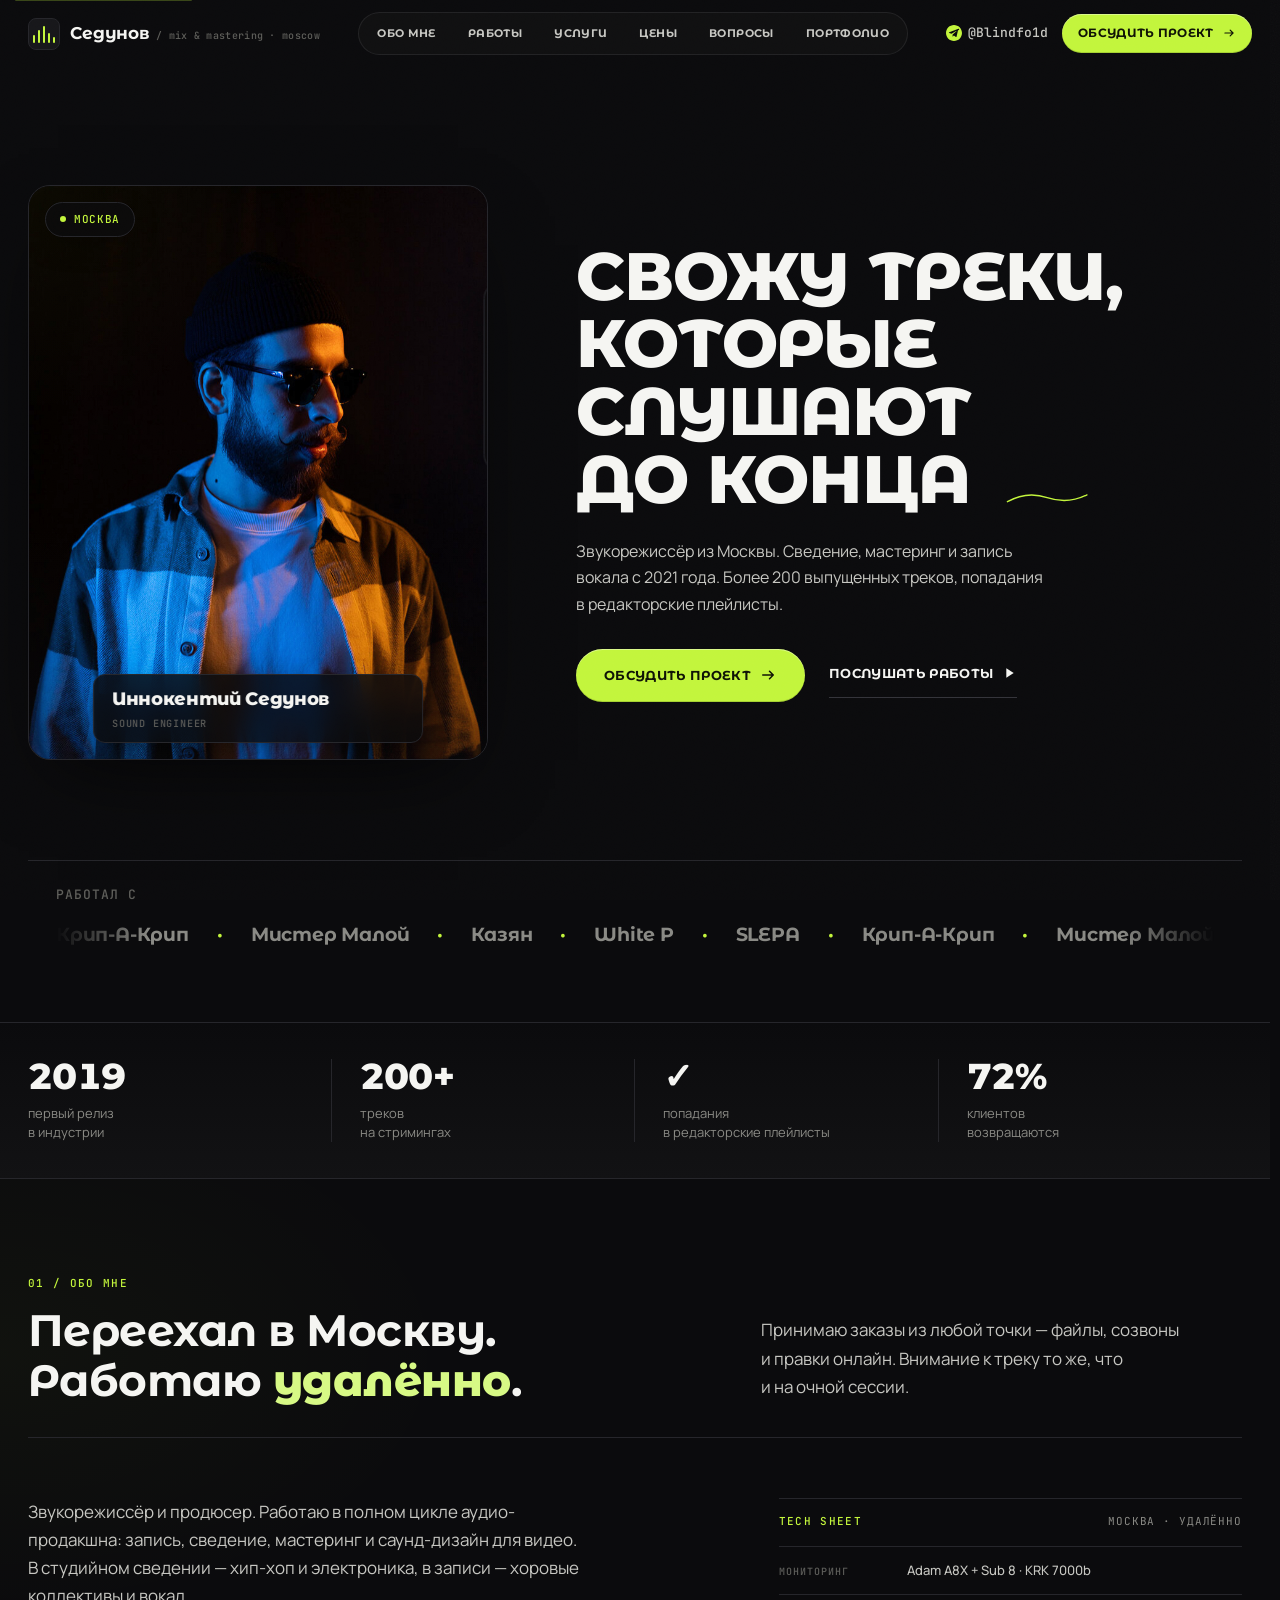
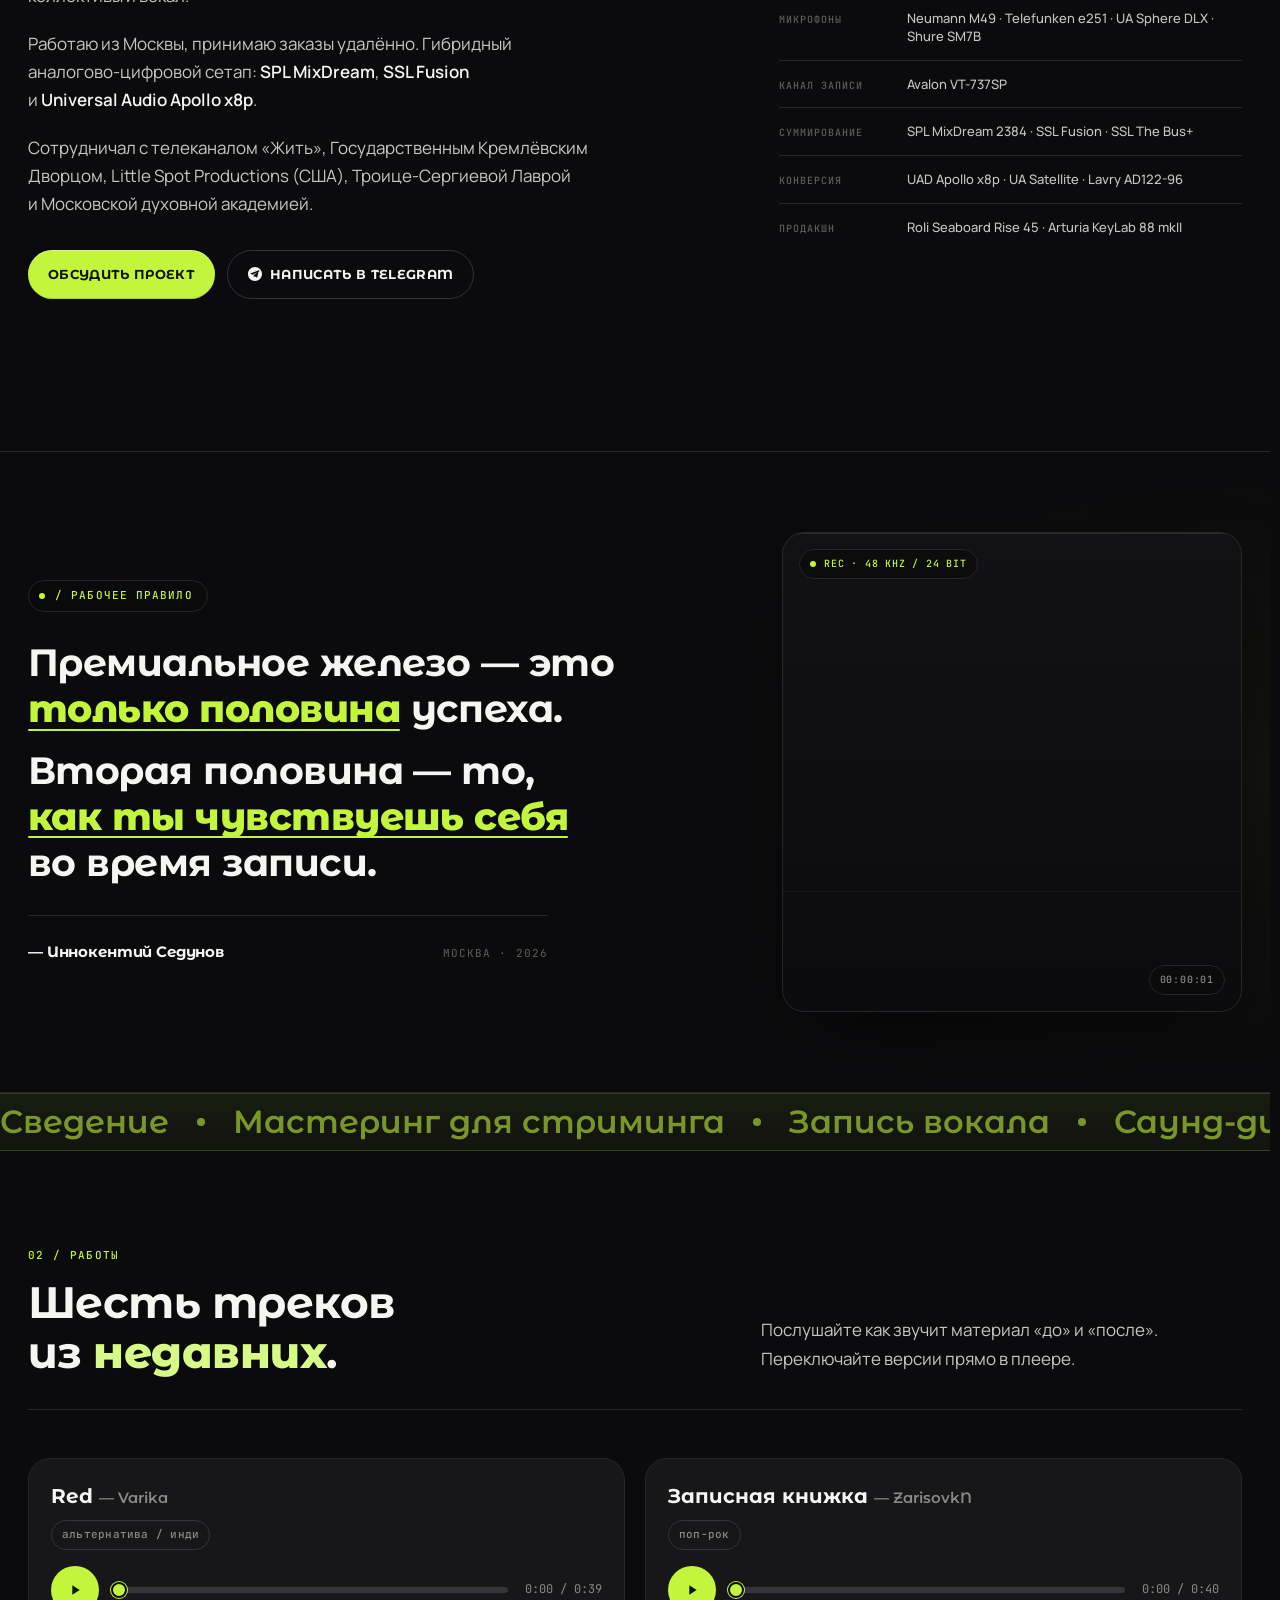
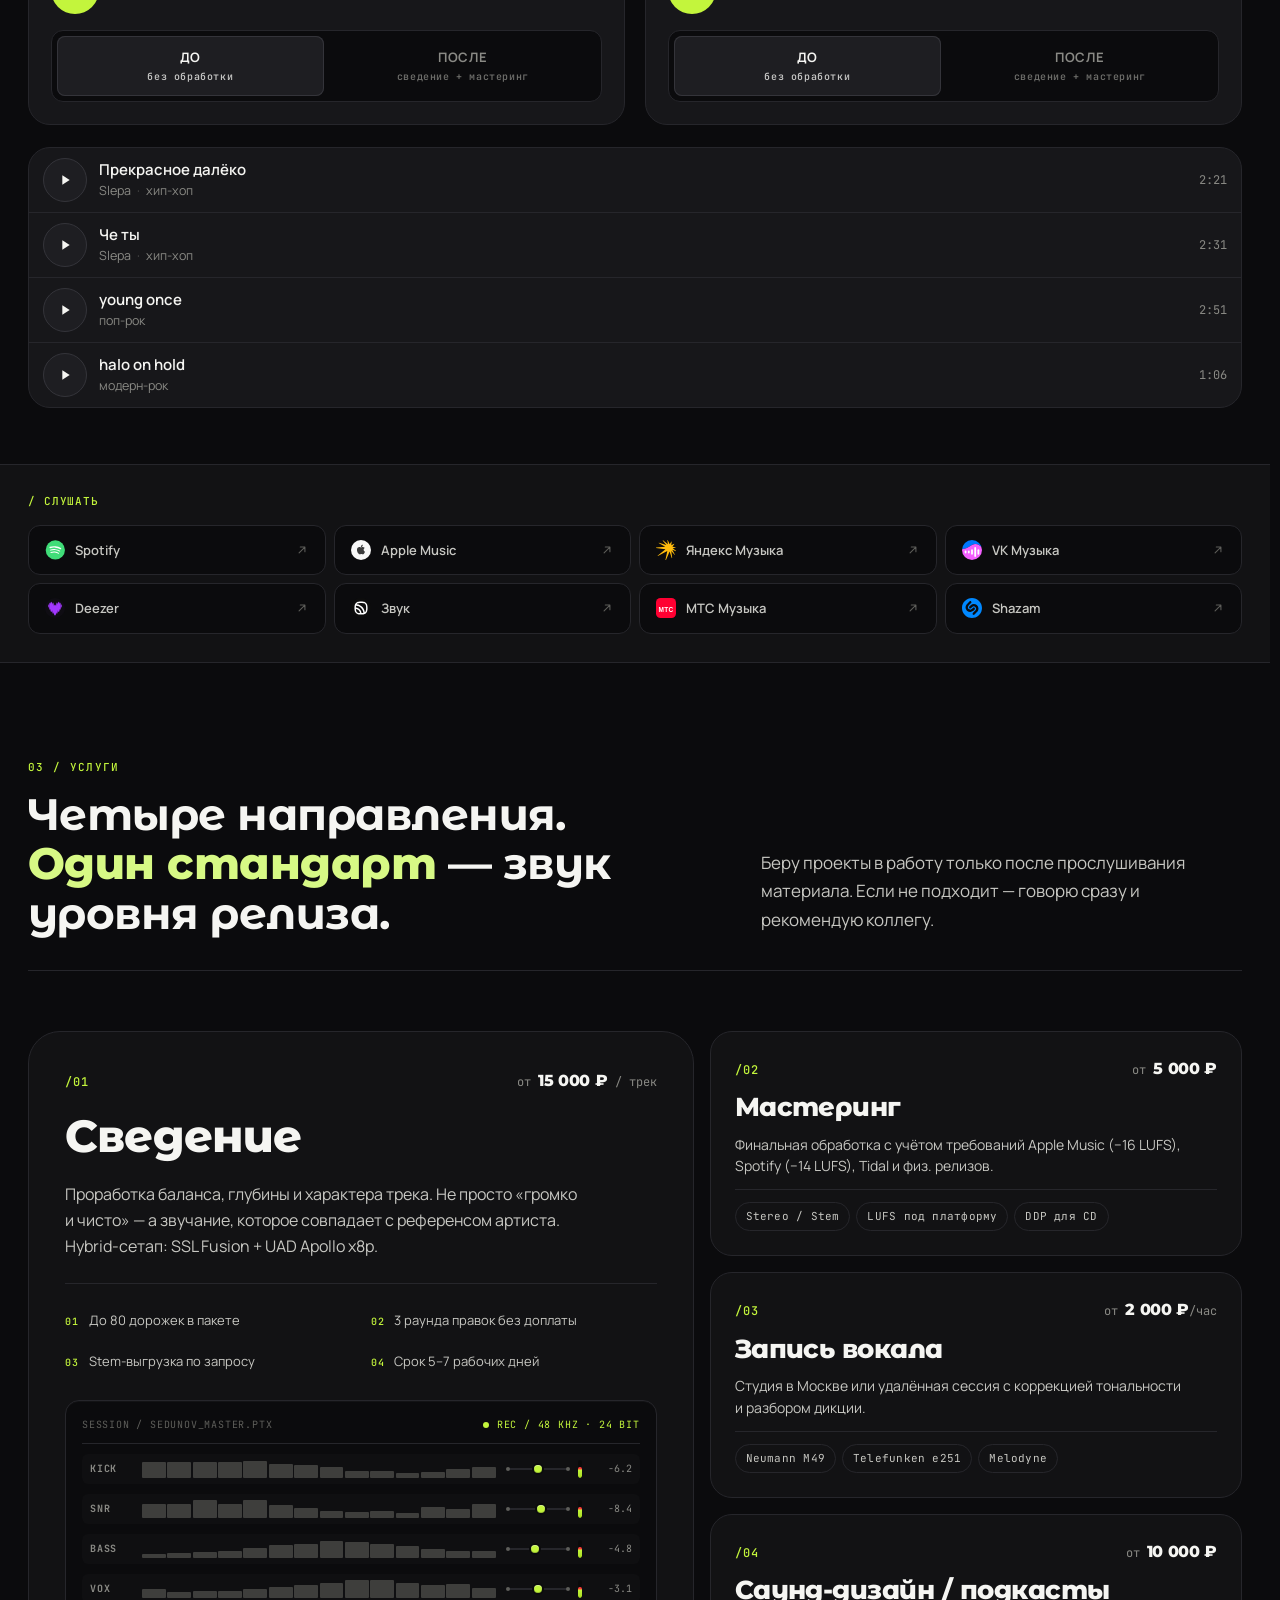
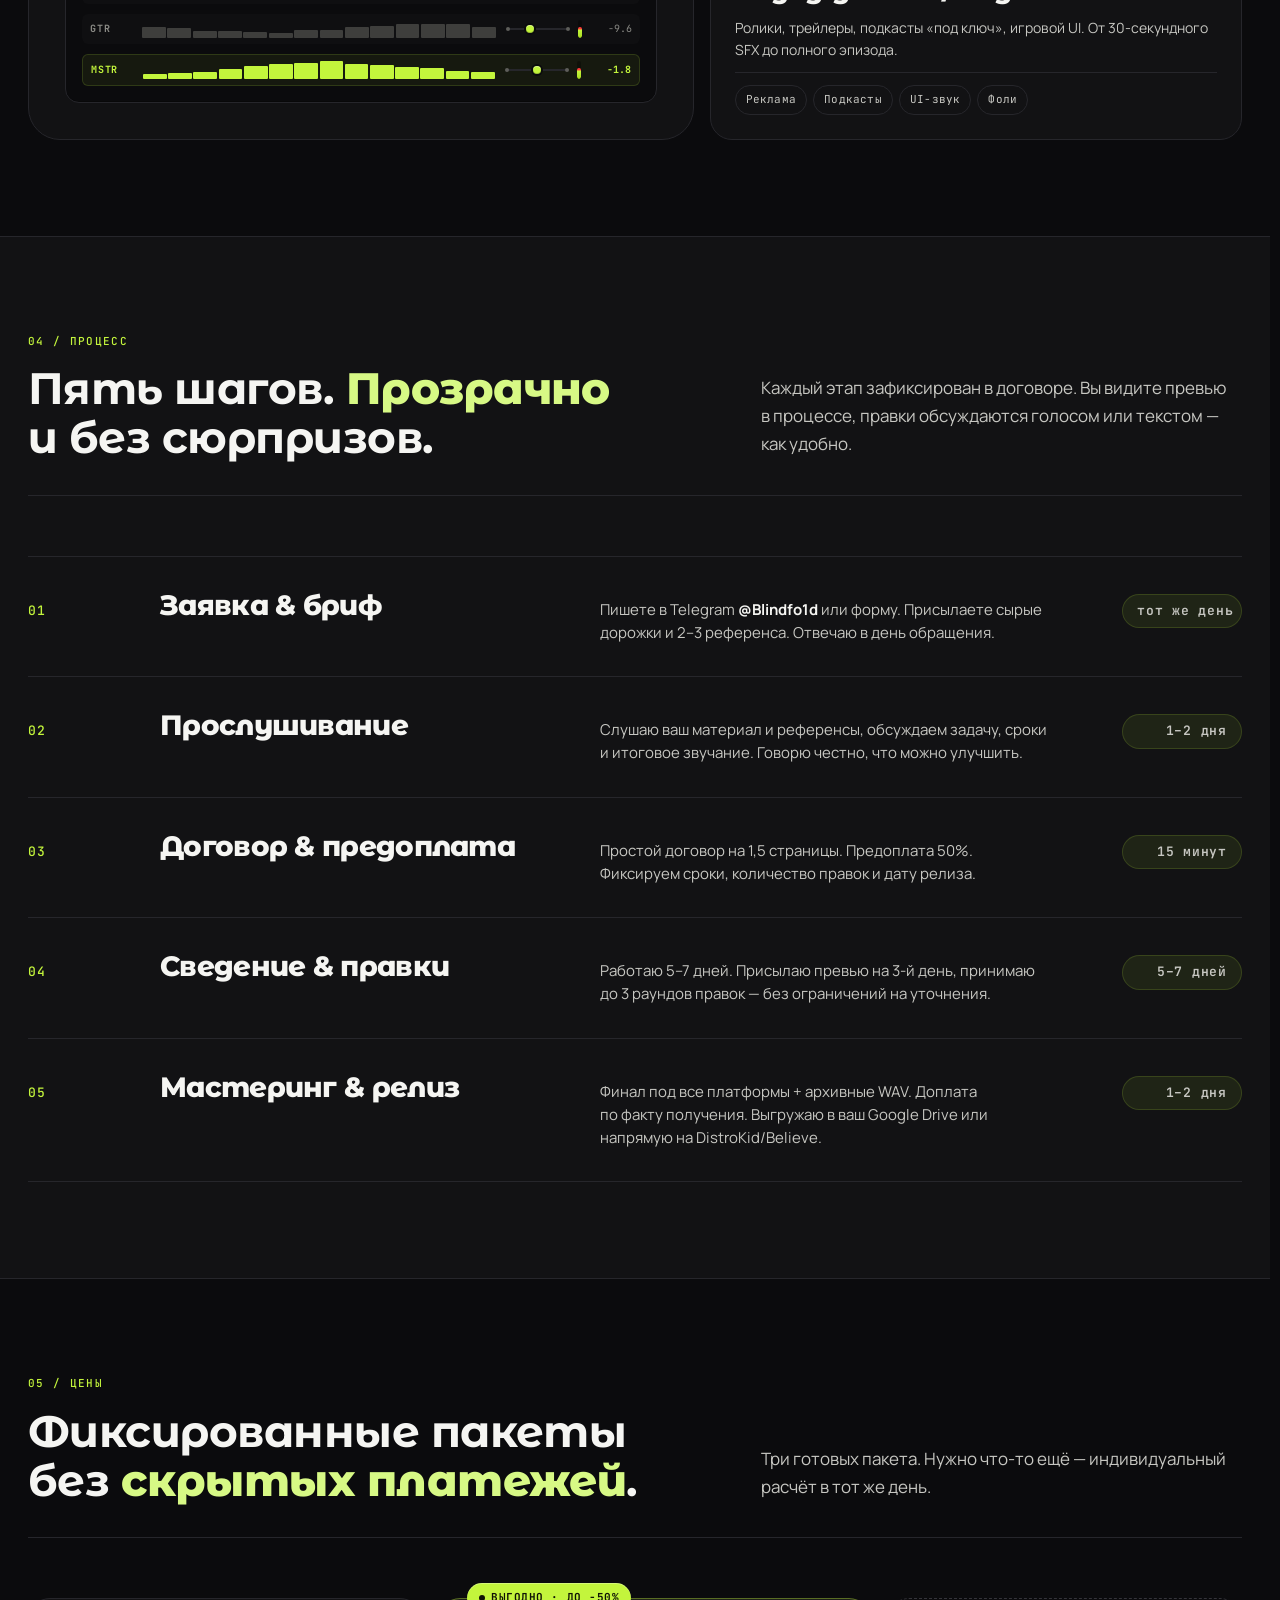
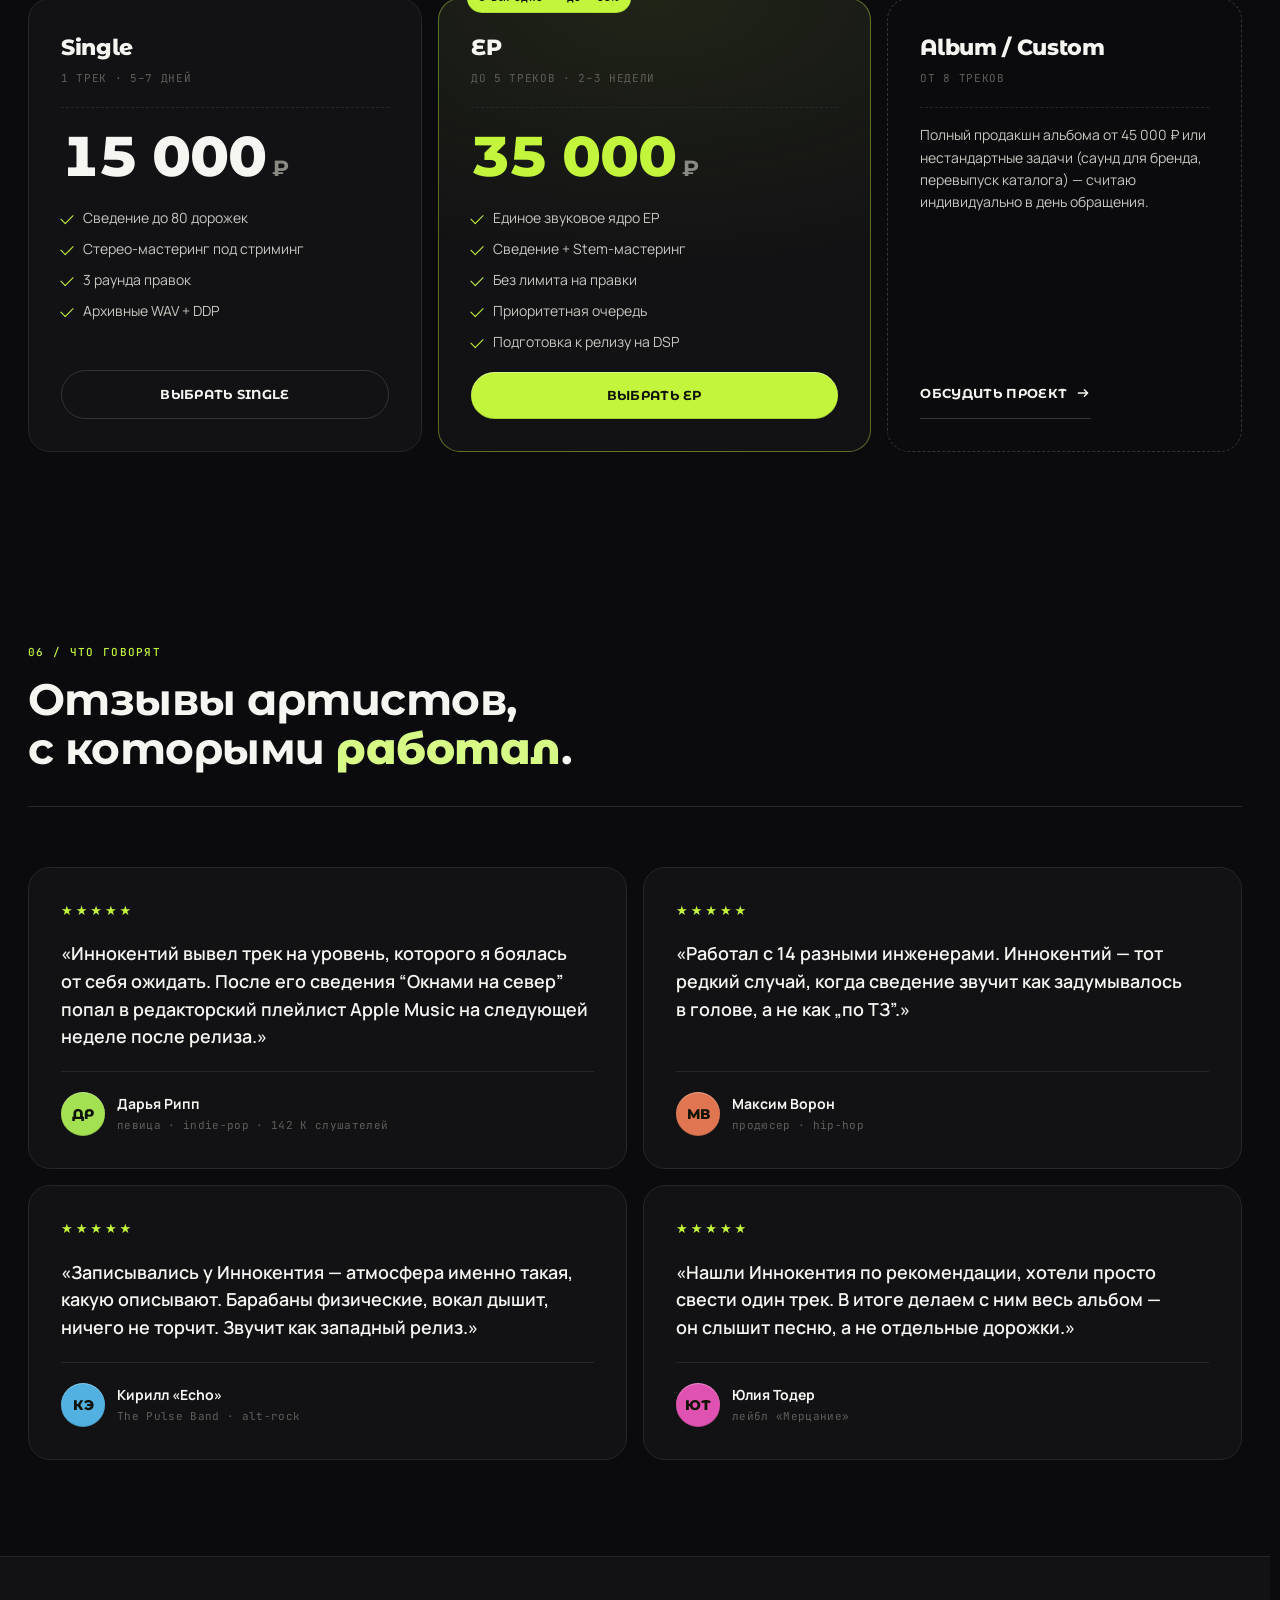
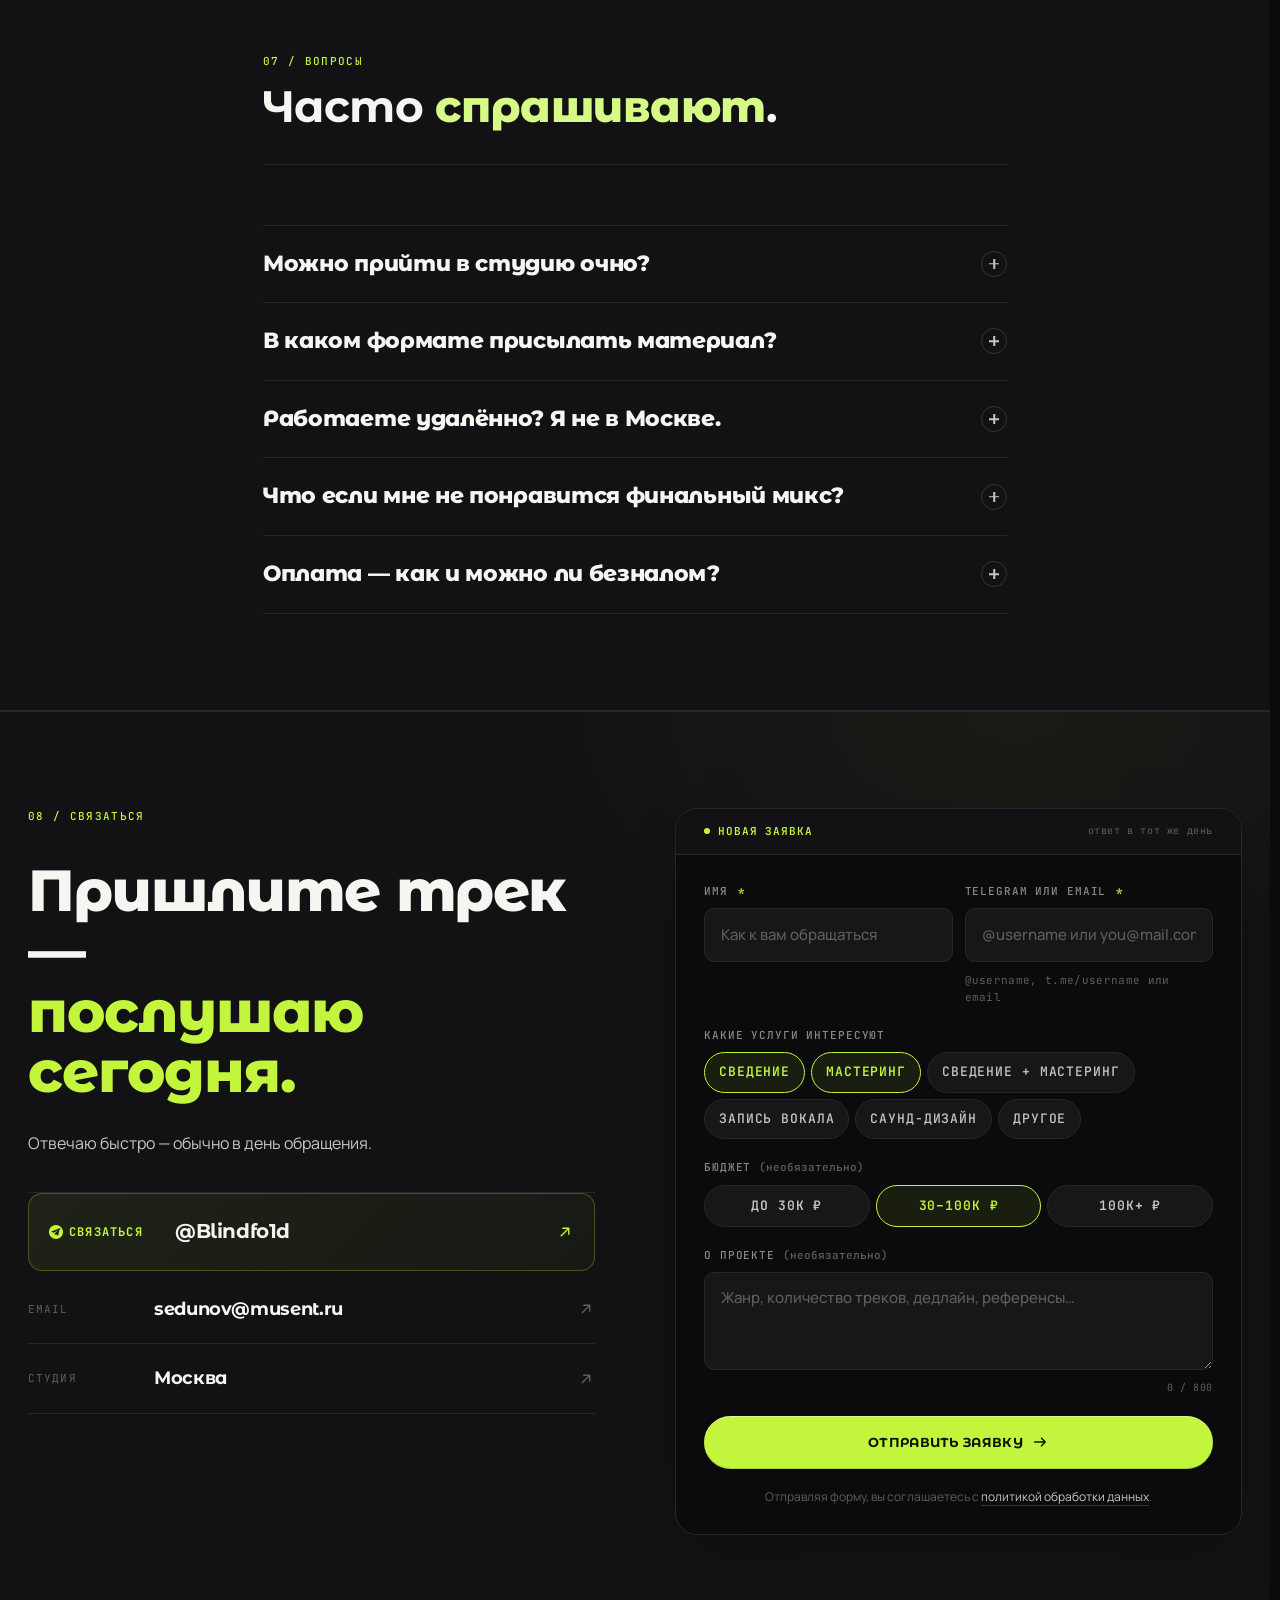
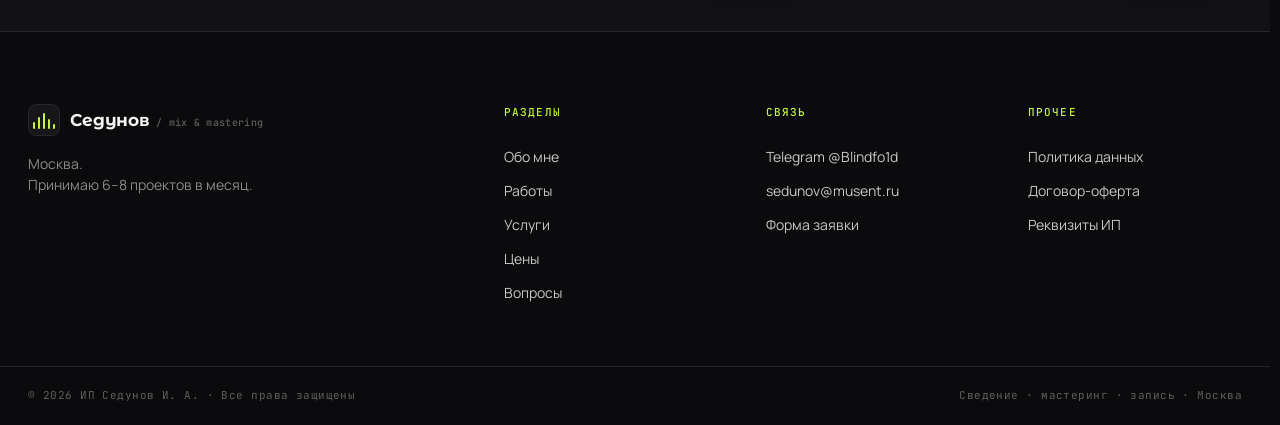
==== index.html @ 1f8f407c "Fix brand tagline (mix & mastering), mixer session name, EP badge Co-Authored-By: Claude Opus 4.8 <n" ====
<!DOCTYPE html>
<html lang="ru">

<head>
  <meta charset="UTF-8" />
  <meta name="viewport" content="width=device-width, initial-scale=1.0, viewport-fit=cover" />
  <meta name="theme-color" content="#0B0B0D" />
  <meta name="description"
    content="Иннокентий Седунов — звукорежиссёр из Москвы. Свожу и мастерю треки, которые попадают в редакторские плейлисты." />
  <title>Иннокентий Седунов · Москва — сведение и мастеринг</title>

  <meta property="og:type" content="website" />
  <meta property="og:title" content="Иннокентий Седунов · Москва" />
  <meta property="og:description"
    content="Звукорежиссёр из Москвы. Сведение, мастеринг и запись вокала." />
  <meta property="og:image" content="https://kennylocksj.github.io/assets/portrait.jpg" />
  <meta property="og:url" content="https://kennylocksj.github.io/" />
  <meta name="twitter:card" content="summary_large_image" />
  <link rel="icon"
    href="data:image/svg+xml,%3Csvg xmlns='http://www.w3.org/2000/svg' viewBox='0 0 32 32'%3E%3Crect width='32' height='32' rx='8' fill='%230B0B0D'/%3E%3Crect x='6' y='13' width='2.5' height='6' fill='%23C3F53C'/%3E%3Crect x='10' y='10' width='2.5' height='12' fill='%23C3F53C'/%3E%3Crect x='14' y='7' width='2.5' height='18' fill='%23C3F53C'/%3E%3Crect x='18' y='11' width='2.5' height='10' fill='%23C3F53C'/%3E%3Crect x='22' y='14' width='2.5' height='4' fill='%23C3F53C'/%3E%3C/svg%3E" />
  <link rel="preload" as="image" href="assets/portrait.jpg" />
  <link rel="preconnect" href="https://fonts.googleapis.com" />
  <link rel="preconnect" href="https://fonts.gstatic.com" crossorigin />
  <link
    href="https://fonts.googleapis.com/css2?family=Manrope:wght@400;500;600;700;800&family=Montserrat:wght@400;500;600;700;800;900&display=swap"
    rel="stylesheet" />
  <link href="https://fonts.googleapis.com/css2?family=JetBrains+Mono:wght@400;500;600&display=swap" rel="stylesheet" />
  <link rel="stylesheet" href="styles.css" />
  <link rel="stylesheet" href="players.css" />
</head>

<body>

  <!-- Skip-link: a11y — клавиатурная навигация сразу к контенту -->
  <a class="skip-link" href="#top">Перейти к содержимому</a>

  <!-- Grain overlay — рукотворная фактура поверх всего (fixed, без repaint) -->
  <div class="grain" aria-hidden="true"></div>

  <!-- Scroll progress — тонкая lime-полоска под шапкой, --progress из main.js -->
  <div class="scroll-progress" id="scroll-progress" aria-hidden="true"></div>

  <!-- ═══ NAV ═══ -->
  <header class="nav" id="nav">
    <div class="nav-wrap">
      <a href="#top" class="brand" aria-label="На главную">
        <span class="brand-mark" aria-hidden="true">
          <span></span><span></span><span></span><span></span><span></span>
        </span>
        <span class="brand-text">
          <span>Седунов</span>
          <small>/ mix &amp; mastering · moscow</small>
        </span>
      </a>

      <nav class="nav-links" id="nav-links">
        <a href="#about">Обо&nbsp;мне</a>
        <a href="#work">Работы</a>
        <a href="#services">Услуги</a>
        <a href="#pricing">Цены</a>
        <a href="#faq">Вопросы</a>
        <a href="/portfolio" class="nav-portfolio">Портфолио</a>

        <!--
          Mobile-only блок внутри бургер-меню: Telegram-строка и CTA.
          Скрыт на десктопе, показывается только при .nav-links.open на ≤720px.
        -->
        <div class="nav-mobile-extras" aria-hidden="true">
          <a href="https://t.me/Blindfo1d" target="_blank" rel="noopener" class="nav-mobile-link nav-mobile-tg">
            <svg class="nav-mobile-link-ico" width="16" height="16" viewBox="0 0 24 24" fill="currentColor"
              aria-hidden="true">
              <path
                d="M12 0C5.37 0 0 5.37 0 12s5.37 12 12 12 12-5.37 12-12S18.63 0 12 0zm5.9 8.11l-1.97 9.28c-.15.66-.54.82-1.09.51l-3.02-2.23-1.46 1.4c-.16.16-.3.3-.61.3l.22-3.08 5.62-5.08c.24-.22-.05-.34-.38-.12L8.3 13.15 4.8 12.05c-.76-.24-.77-.76.16-1.13l13.7-5.29c.63-.24 1.18.14.98 1.48z" />
            </svg>
            <span>@Blindfo1d</span>
            <svg class="nav-mobile-link-arrow" width="14" height="14" viewBox="0 0 24 24" fill="none"
              aria-hidden="true">
              <path d="M7 17L17 7M9 7h8v8" stroke="currentColor" stroke-width="2" stroke-linecap="round"
                stroke-linejoin="round" />
            </svg>
          </a>
          <a href="#contact" class="nav-mobile-link nav-mobile-cta">
            <span class="nav-mobile-cta-dot" aria-hidden="true"></span>
            <span>Обсудить&nbsp;проект</span>
            <svg class="nav-mobile-link-arrow" width="14" height="14" viewBox="0 0 24 24" fill="none"
              aria-hidden="true">
              <path d="M7 17L17 7M9 7h8v8" stroke="currentColor" stroke-width="2" stroke-linecap="round"
                stroke-linejoin="round" />
            </svg>
          </a>
        </div>
      </nav>

      <div class="nav-right">
        <a href="https://t.me/Blindfo1d" target="_blank" rel="noopener" class="nav-tg" aria-label="Telegram">
          <svg width="16" height="16" viewBox="0 0 24 24" fill="currentColor" aria-hidden="true">
            <path
              d="M12 0C5.37 0 0 5.37 0 12s5.37 12 12 12 12-5.37 12-12S18.63 0 12 0zm5.9 8.11l-1.97 9.28c-.15.66-.54.82-1.09.51l-3.02-2.23-1.46 1.4c-.16.16-.3.3-.61.3l.22-3.08 5.62-5.08c.24-.22-.05-.34-.38-.12L8.3 13.15 4.8 12.05c-.76-.24-.77-.76.16-1.13l13.7-5.29c.63-.24 1.18.14.98 1.48z" />
          </svg>
          <span>@Blindfo1d</span>
        </a>
        <a href="#contact" class="btn btn-primary btn-sm">
          Обсудить проект
          <svg width="14" height="14" viewBox="0 0 24 24" fill="none" aria-hidden="true">
            <path d="M5 12h14m-5-5l5 5-5 5" stroke="currentColor" stroke-width="2" stroke-linecap="round"
              stroke-linejoin="round" />
          </svg>
        </a>
      </div>

      <button class="burger" id="burger" aria-label="Меню" aria-expanded="false" aria-controls="nav-links">
        <span></span><span></span>
      </button>
    </div>
    <!-- Backdrop под открытым мобильным меню. Клик закрывает меню. -->
    <div class="nav-backdrop" id="nav-backdrop" aria-hidden="true"></div>
  </header>

  <!-- ═══ HERO ═══ -->
  <section id="top" class="hero">
    <div class="hero-wrap">

      <!-- Портрет слева -->
      <div class="hero-photo" data-reveal>
        <div class="photo-frame">
          <img src="assets/portrait.jpg" width="743" height="1000" fetchpriority="high" decoding="async"
            alt="Иннокентий Седунов — звукорежиссёр из Москвы" />
          <span class="ptag ptag-top">
            <span class="breathe" aria-hidden="true"></span>
            Москва
          </span>
          <span class="ptag ptag-bot">
            <em>Иннокентий Седунов</em>
            <small>sound&nbsp;engineer</small>
          </span>
          <span class="ptag ptag-side">
            <span>с 2021 · 200+ релизов</span>
          </span>
        </div>
      </div>

      <!-- Текст справа -->
      <div class="hero-text">

        <h1 class="hero-h1">
          Свожу треки, которые <br class="br-desk" />
          <em>слушают до&nbsp;конца</em>
          <span class="hero-h1-tail">
            <svg viewBox="0 0 120 28" aria-hidden="true">
              <path d="M2 20 Q30 4 60 14 T118 10" stroke="currentColor" stroke-width="2" fill="none"
                stroke-linecap="round" />
            </svg>
          </span>
        </h1>

        <p class="hero-lede">
          Звукорежиссёр из&nbsp;Москвы. Сведение, мастеринг
          и&nbsp;запись вокала с&nbsp;2021&nbsp;года. Более&nbsp;200 выпущенных треков, попадания
          в&nbsp;редакторские плейлисты.
        </p>

        <div class="hero-cta">
          <a href="#contact" class="btn btn-primary btn-lg">
            <span>Обсудить проект</span>
            <svg width="18" height="18" viewBox="0 0 24 24" fill="none" aria-hidden="true">
              <path d="M5 12h14m-5-5l5 5-5 5" stroke="currentColor" stroke-width="2" stroke-linecap="round"
                stroke-linejoin="round" />
            </svg>
          </a>
          <a href="#work" class="btn-text">
            Послушать работы
            <svg width="16" height="16" viewBox="0 0 24 24" aria-hidden="true">
              <path fill="currentColor" d="M8 5v14l11-7z" />
            </svg>
          </a>
        </div>
      </div>

    </div>

    <div class="hero-clients">
      <div class="clients-label">Работал с</div>
      <div class="clients-tape" aria-hidden="true">
        <div class="tape-track">
          <span>Крип-А-Крип</span><i>·</i>
          <span>Мистер Малой</span><i>·</i>
          <span>Казян</span><i>·</i>
          <span>White P</span><i>·</i>
          <span>SLEPA</span><i>·</i>
          <span>Крип-А-Крип</span><i>·</i>
          <span>Мистер Малой</span><i>·</i>
          <span>Казян</span><i>·</i>
          <span>White P</span><i>·</i>
          <span>SLEPA</span><i>·</i>
          <span>Крип-А-Крип</span><i>·</i>
          <span>Мистер Малой</span><i>·</i>
          <span>Казян</span><i>·</i>
          <span>White P</span><i>·</i>
        </div>
      </div>
    </div>
  </section>

  <!-- ═══ STRIP · обновлённая статистика (4 метрики, симметричные) ═══ -->
  <section class="strip">
    <div class="strip-wrap">
      <div class="strip-item">
        <div class="strip-num">2019</div>
        <div class="strip-label">первый релиз<br />в&nbsp;индустрии</div>
      </div>
      <div class="strip-item">
        <div class="strip-num">200+</div>
        <div class="strip-label">треков<br />на&nbsp;стримингах</div>
      </div>
      <div class="strip-item">
        <div class="strip-num">✓</div>
        <div class="strip-label">попадания<br />в&nbsp;редакторские&nbsp;плейлисты</div>
      </div>
      <div class="strip-item">
        <div class="strip-num">72%</div>
        <div class="strip-label">клиентов<br />возвращаются</div>
      </div>
    </div>
  </section>

  <!-- ═══ ABOUT · чистый, без фото студии ═══ -->
  <section id="about" class="section section-about">
    <div class="wrap">
      <header class="head" data-reveal>
        <div class="head-meta">
          <span class="head-no">01 / обо мне</span>
          <h2>Переехал в&nbsp;Москву.<br />Работаю <em>удалённо</em>.</h2>
        </div>
        <p class="head-lede">Принимаю заказы из&nbsp;любой точки&nbsp;— файлы, созвоны и&nbsp;правки онлайн. Внимание
          к&nbsp;треку то&nbsp;же, что и&nbsp;на&nbsp;очной сессии.</p>
      </header>

      <div class="about-grid">
        <div class="about-col" data-reveal>
          <p class="about-p">Звукорежиссёр и&nbsp;продюсер. Работаю в&nbsp;полном цикле аудио-продакшна: запись,
            сведение, мастеринг и&nbsp;саунд-дизайн для&nbsp;видео. В&nbsp;студийном сведении&nbsp;— хип-хоп
            и&nbsp;электроника, в&nbsp;записи&nbsp;— хоровые коллективы и&nbsp;вокал.</p>
          <p class="about-p">Работаю из&nbsp;Москвы, принимаю заказы удалённо. Гибридный аналогово-цифровой сетап: <b>SPL&nbsp;MixDream</b>,
            <b>SSL&nbsp;Fusion</b> и&nbsp;<b>Universal&nbsp;Audio&nbsp;Apollo&nbsp;x8p</b>.</p>
          <p class="about-p">Сотрудничал с&nbsp;телеканалом «Жить», Государственным Кремлёвским Дворцом,
            Little&nbsp;Spot&nbsp;Productions&nbsp;(США), Троице-Сергиевой Лаврой и&nbsp;Московской духовной академией.</p>

          <div class="about-cta">
            <a href="#contact" class="btn btn-primary">Обсудить проект</a>
            <a href="https://t.me/Blindfo1d" target="_blank" rel="noopener" class="btn btn-outline">
              <svg width="14" height="14" viewBox="0 0 24 24" fill="currentColor" aria-hidden="true">
                <path
                  d="M12 0C5.37 0 0 5.37 0 12s5.37 12 12 12 12-5.37 12-12S18.63 0 12 0zm5.9 8.11l-1.97 9.28c-.15.66-.54.82-1.09.51l-3.02-2.23-1.46 1.4c-.16.16-.3.3-.61.3l.22-3.08 5.62-5.08c.24-.22-.05-.34-.38-.12L8.3 13.15 4.8 12.05c-.76-.24-.77-.76.16-1.13l13.7-5.29c.63-.24 1.18.14.98 1.48z" />
              </svg>
              Написать в&nbsp;Telegram
            </a>
          </div>
        </div>

        <div class="about-col" data-reveal>
          <div class="studio-meta">
            <div class="meta-head">
              <span class="head-no">tech&nbsp;sheet</span>
              <span>Москва · удалённо</span>
            </div>
            <div class="meta-row">
              <span class="meta-k">Мониторинг</span>
              <span class="meta-v">Adam A8X + Sub 8 · KRK 7000b</span>
            </div>
            <div class="meta-row">
              <span class="meta-k">Микрофоны</span>
              <span class="meta-v">Neumann M49 · Telefunken e251 · UA Sphere DLX · Shure SM7B</span>
            </div>
            <div class="meta-row">
              <span class="meta-k">Канал записи</span>
              <span class="meta-v">Avalon VT-737SP</span>
            </div>
            <div class="meta-row">
              <span class="meta-k">Суммирование</span>
              <span class="meta-v">SPL MixDream 2384 · SSL Fusion · SSL The&nbsp;Bus+</span>
            </div>
            <div class="meta-row">
              <span class="meta-k">Конверсия</span>
              <span class="meta-v">UAD Apollo x8p · UA Satellite · Lavry AD122-96</span>
            </div>
            <div class="meta-row">
              <span class="meta-k">Продакшн</span>
              <span class="meta-v">Roli Seaboard Rise 45 · Arturia KeyLab 88 mkII</span>
            </div>
          </div>
        </div>
      </div>
    </div>
  </section>

  <!--
  ═══ MANIFESTO · компактный 2-колоночный блок ═══
  Слева: подпись + цитата (короче) + автор.
  Справа: живой waveform-визуал на canvas (как "видео" из кода),
  вертикальный, не «плывёт» за текстом.
-->
  <section id="manifesto" class="manifesto" data-reveal>
    <div class="manifesto-inner">

      <!-- ЛЕВАЯ КОЛОНКА: текст -->
      <div class="manifesto-text">
        <div class="manifesto-eyebrow">
          <span class="breathe" aria-hidden="true"></span>
          <span>/ рабочее правило</span>
        </div>

        <!--
        Оригинальный манифест. Каждое слово — <span> с CSS переменной --i
        (индекс), которая даёт последовательное появление. Ключевые фразы
        помечены data-hl — подсвечиваются lime и подчёркиваются.
        <br data-br> — маркер переноса строки между двумя половинами цитаты.
      -->
        <blockquote class="manifesto-quote" id="manifesto-quote">
          <p>
            <span>Премиальное</span>
            <span>железо —</span>
            <span>это</span>
            <span data-hl>только&nbsp;половина</span>
            <span>успеха.</span>
            <br data-br />
            <span>Вторая</span>
            <span>половина —</span>
            <span>то,</span>
            <span data-hl>как ты чувствуешь себя</span>
            <span>во&nbsp;время</span>
            <span>записи.</span>
          </p>
        </blockquote>

        <div class="manifesto-foot">
          <div class="manifesto-sign">— Иннокентий Седунов</div>
          <div class="manifesto-tag">Москва · 2026</div>
        </div>
      </div>

      <!-- ПРАВАЯ КОЛОНКА: canvas waveform (живое "видео" из кода) -->
      <div class="manifesto-visual" aria-hidden="true">
        <div class="mvis-frame">
          <canvas id="manifesto-waves" class="manifesto-waves"></canvas>
          <!-- Overlay-метки как в студийной DAW -->
          <div class="mvis-label mvis-label-tl">
            <span class="breathe"></span>
            <span>REC · 48 kHz / 24 bit</span>
          </div>
          <div class="mvis-label mvis-label-br">
            <span id="mvis-time">00:03:14</span>
          </div>
          <div class="mvis-gridline"></div>
          <div class="mvis-gridline"></div>
          <div class="mvis-gridline"></div>
        </div>
      </div>

    </div>
  </section>

  <!-- ═══ SCROLLER · kinetic marquee ═══ -->
  <div class="scroller" aria-hidden="true">
    <div class="scroller-track">
      <span>Сведение</span><i class="scroller-dot"></i>
      <span>Мастеринг для&nbsp;стриминга</span><i class="scroller-dot"></i>
      <span>Запись вокала</span><i class="scroller-dot"></i>
      <span>Саунд-дизайн</span><i class="scroller-dot"></i>
      <span>Подкасты</span><i class="scroller-dot"></i>
      <span>Сведение</span><i class="scroller-dot"></i>
      <span>Мастеринг для&nbsp;стриминга</span><i class="scroller-dot"></i>
      <span>Запись вокала</span><i class="scroller-dot"></i>
      <span>Саунд-дизайн</span><i class="scroller-dot"></i>
      <span>Подкасты</span><i class="scroller-dot"></i>
    </div>
  </div>

  <!-- ═══ WORK ═══ -->
  <section id="work" class="section section-work" aria-label="Портфолио работ">
    <div class="wrap">
      <header class="head" data-reveal>
        <div class="head-meta">
          <span class="head-no">02 / работы</span>
          <h2>Шесть треков<br />из <em>недавних</em>.</h2>
        </div>
        <p class="head-lede">Послушайте как звучит материал «до» и «после». Переключайте версии прямо в плеере.</p>
      </header>
    </div>

    <div class="wrap">
      <div class="home-works" data-reveal>
        <div class="ab-grid" id="home-ab"></div>
        <div class="player player-list" id="home-list" aria-label="Плеер: недавние работы">
          <ol class="tracklist" id="home-tracks"></ol>
        </div>
      </div>
    </div>
  </section>

  <div class="listen">
    <div class="wrap">
      <div class="listen-head">
        <div class="listen-meta">
          <span class="listen-label">/ слушать</span>
        </div>
      </div>

      <div class="listen-grid" aria-label="Стриминговые площадки">
        <a class="listen-card" href="https://open.spotify.com/artist/3RilyNhvW0SGsc8zUoy0r9" target="_blank" rel="noopener"
          style="--brand:#1DB954">
          <img class="listen-ico" src="assets/platforms/spotify.svg" width="20" height="20" alt="" loading="lazy" />
          <span class="listen-name">Spotify</span>
          <svg class="listen-arrow" width="14" height="14" viewBox="0 0 24 24" fill="none" aria-hidden="true">
            <path d="M7 17L17 7M9 7h8v8" stroke="currentColor" stroke-width="1.8" stroke-linecap="round"
              stroke-linejoin="round" />
          </svg>
        </a>
        <a class="listen-card" href="https://music.apple.com/ru/artist/blindfo1d/1685652894" target="_blank" rel="noopener"
          style="--brand:#FA586A">
          <img class="listen-ico" src="assets/platforms/apple-music.svg" width="20" height="20" alt=""
            loading="lazy" />
          <span class="listen-name">Apple Music</span>
          <svg class="listen-arrow" width="14" height="14" viewBox="0 0 24 24" fill="none" aria-hidden="true">
            <path d="M7 17L17 7M9 7h8v8" stroke="currentColor" stroke-width="1.8" stroke-linecap="round"
              stroke-linejoin="round" />
          </svg>
        </a>
        <a class="listen-card" href="https://music.yandex.ru/artist/19194427" target="_blank" rel="noopener"
          style="--brand:#FFCC00">
          <img class="listen-ico" src="assets/platforms/yandex-music.svg" width="20" height="20" alt=""
            loading="lazy" />
          <span class="listen-name">Яндекс Музыка</span>
          <svg class="listen-arrow" width="14" height="14" viewBox="0 0 24 24" fill="none" aria-hidden="true">
            <path d="M7 17L17 7M9 7h8v8" stroke="currentColor" stroke-width="1.8" stroke-linecap="round"
              stroke-linejoin="round" />
          </svg>
        </a>
        <a class="listen-card" href="https://vk.ru/artist/6191187971404942349" target="_blank" rel="noopener" style="--brand:#0077FF">
          <img class="listen-ico" src="assets/platforms/vk-music.svg" width="20" height="20" alt="" loading="lazy" />
          <span class="listen-name">VK Музыка</span>
          <svg class="listen-arrow" width="14" height="14" viewBox="0 0 24 24" fill="none" aria-hidden="true">
            <path d="M7 17L17 7M9 7h8v8" stroke="currentColor" stroke-width="1.8" stroke-linecap="round"
              stroke-linejoin="round" />
          </svg>
        </a>
        <a class="listen-card" href="https://www.deezer.com/fr/artist/212033257" target="_blank" rel="noopener" style="--brand:#A238FF">
          <img class="listen-ico" src="assets/platforms/deezer.svg" width="20" height="20" alt="" loading="lazy" />
          <span class="listen-name">Deezer</span>
          <svg class="listen-arrow" width="14" height="14" viewBox="0 0 24 24" fill="none" aria-hidden="true">
            <path d="M7 17L17 7M9 7h8v8" stroke="currentColor" stroke-width="1.8" stroke-linecap="round"
              stroke-linejoin="round" />
          </svg>
        </a>
        <a class="listen-card" href="https://zvuk.com/artist/212485348?utm_referrer=https%3a%2f%2fyandex.ru%2f" target="_blank" rel="noopener" style="--brand:#F5F5F2">
          <img class="listen-ico" src="assets/platforms/zvuk.svg" width="20" height="20" alt="" loading="lazy" />
          <span class="listen-name">Звук</span>
          <svg class="listen-arrow" width="14" height="14" viewBox="0 0 24 24" fill="none" aria-hidden="true">
            <path d="M7 17L17 7M9 7h8v8" stroke="currentColor" stroke-width="1.8" stroke-linecap="round"
              stroke-linejoin="round" />
          </svg>
        </a>
        <a class="listen-card" href="https://music.mts.ru/artist/19194427" target="_blank" rel="noopener" style="--brand:#FF0032">
          <img class="listen-ico" src="assets/platforms/mts.svg" width="20" height="20" alt="" loading="lazy" />
          <span class="listen-name">МТС Музыка</span>
          <svg class="listen-arrow" width="14" height="14" viewBox="0 0 24 24" fill="none" aria-hidden="true">
            <path d="M7 17L17 7M9 7h8v8" stroke="currentColor" stroke-width="1.8" stroke-linecap="round"
              stroke-linejoin="round" />
          </svg>
        </a>
        <a class="listen-card" href="https://www.shazam.com/artist/blindfo1d/1685652894" target="_blank" rel="noopener" style="--brand:#0088FF">
          <img class="listen-ico" src="assets/platforms/shazam.svg" width="20" height="20" alt="" loading="lazy" />
          <span class="listen-name">Shazam</span>
          <svg class="listen-arrow" width="14" height="14" viewBox="0 0 24 24" fill="none" aria-hidden="true">
            <path d="M7 17L17 7M9 7h8v8" stroke="currentColor" stroke-width="1.8" stroke-linecap="round"
              stroke-linejoin="round" />
          </svg>
        </a>
      </div>
    </div>
  </div>

  <!--
  ═══ SERVICES ═══
  Hero-карточка "Сведение" теперь содержит МИНИ-DAW MIXER:
  6 каналов (Kick/Snare/Bass/Vox/Gtr/Mstr) с живыми осциллограммами,
  pan-индикаторами и LED-метрами. Это визуальная метафора процесса сведения.
-->
  <section id="services" class="section">
    <div class="wrap">
      <header class="head" data-reveal>
        <div class="head-meta">
          <span class="head-no">03 / услуги</span>
          <h2>Четыре направления.<br /><em>Один стандарт</em> — звук уровня релиза.</h2>
        </div>
        <p class="head-lede">Беру проекты в работу только после прослушивания материала. Если не подходит — говорю сразу
          и рекомендую коллегу.</p>
      </header>

      <div class="svc-grid">
        <!-- Hero-карточка: Сведение + встроенный mini-mixer -->
        <article class="svc-hero" data-reveal>
          <div class="svc-head">
            <span class="svc-no">/01</span>
            <span class="svc-price">от <b>15 000&nbsp;₽</b> / трек</span>
          </div>
          <h3 class="svc-title">Сведение</h3>
          <p class="svc-desc">Проработка баланса, глубины и&nbsp;характера трека. Не&nbsp;просто «громко и&nbsp;чисто» —
            а&nbsp;звучание, которое совпадает с&nbsp;референсом артиста. Hybrid-сетап: SSL&nbsp;Fusion +
            UAD&nbsp;Apollo&nbsp;x8p.</p>

          <ul class="svc-checklist">
            <li><span>01</span>До 80&nbsp;дорожек в&nbsp;пакете</li>
            <li><span>02</span>3&nbsp;раунда правок без доплаты</li>
            <li><span>03</span>Stem-выгрузка по&nbsp;запросу</li>
            <li><span>04</span>Срок 5–7&nbsp;рабочих дней</li>
          </ul>

          <!--
          Mini DAW Mixer. 6 каналов. Оживляется в main.js → initMixer().
          Структура канала:
            .mix-ch
              .mix-ch-label   — имя (KICK, SNARE, BASS, VOX, GTR, MSTR)
              .mix-ch-wave    — bars эквалайзера (живая анимация)
              .mix-ch-pan     — слайдер L←→R с точкой
              .mix-ch-meter   — LED столбик уровня
        -->
          <div class="mix-session" aria-hidden="true" id="mix-session">
            <div class="mix-head">
              <span>session / sedunov_master.ptx</span>
              <span class="mix-status">
                <span class="breathe"></span>
                REC / 48 kHz · 24 bit
              </span>
            </div>

            <div class="mix-ch" data-ch="kick" data-pan="0">
              <span class="mix-ch-label">KICK</span>
              <div class="mix-ch-wave"></div>
              <div class="mix-ch-pan"><i></i></div>
              <div class="mix-ch-meter"><span></span></div>
              <span class="mix-ch-db">-6.2</span>
            </div>

            <div class="mix-ch" data-ch="snare" data-pan="0.15">
              <span class="mix-ch-label">SNR</span>
              <div class="mix-ch-wave"></div>
              <div class="mix-ch-pan"><i></i></div>
              <div class="mix-ch-meter"><span></span></div>
              <span class="mix-ch-db">-8.4</span>
            </div>

            <div class="mix-ch" data-ch="bass" data-pan="-0.1">
              <span class="mix-ch-label">BASS</span>
              <div class="mix-ch-wave"></div>
              <div class="mix-ch-pan"><i></i></div>
              <div class="mix-ch-meter"><span></span></div>
              <span class="mix-ch-db">-4.8</span>
            </div>

            <div class="mix-ch" data-ch="vox" data-pan="0">
              <span class="mix-ch-label">VOX</span>
              <div class="mix-ch-wave"></div>
              <div class="mix-ch-pan"><i></i></div>
              <div class="mix-ch-meter"><span></span></div>
              <span class="mix-ch-db">-3.1</span>
            </div>

            <div class="mix-ch" data-ch="gtr" data-pan="-0.35">
              <span class="mix-ch-label">GTR</span>
              <div class="mix-ch-wave"></div>
              <div class="mix-ch-pan"><i></i></div>
              <div class="mix-ch-meter"><span></span></div>
              <span class="mix-ch-db">-9.6</span>
            </div>

            <div class="mix-ch mix-ch-master" data-ch="master" data-pan="0">
              <span class="mix-ch-label">MSTR</span>
              <div class="mix-ch-wave"></div>
              <div class="mix-ch-pan"><i></i></div>
              <div class="mix-ch-meter"><span></span></div>
              <span class="mix-ch-db">-1.8</span>
            </div>
          </div>
        </article>

        <!-- Правая колонка: 3 компактные карточки -->
        <div class="svc-stack">
          <article class="svc-mini" data-reveal>
            <div class="svc-head">
              <span class="svc-no">/02</span>
              <span class="svc-price">от <b>5 000&nbsp;₽</b></span>
            </div>
            <h3>Мастеринг</h3>
            <p>Финальная обработка с&nbsp;учётом требований Apple Music (−16&nbsp;LUFS), Spotify (−14&nbsp;LUFS), Tidal
              и&nbsp;физ. релизов.</p>
            <div class="svc-tags">
              <span>Stereo / Stem</span>
              <span>LUFS под платформу</span>
              <span>DDP для CD</span>
            </div>
          </article>

          <article class="svc-mini" data-reveal>
            <div class="svc-head">
              <span class="svc-no">/03</span>
              <span class="svc-price">от <b>2 000&nbsp;₽</b>/час</span>
            </div>
            <h3>Запись вокала</h3>
            <p>Студия в&nbsp;Москве или удалённая сессия с&nbsp;коррекцией тональности и&nbsp;разбором дикции.</p>
            <div class="svc-tags">
              <span>Neumann M49</span>
              <span>Telefunken e251</span>
              <span>Melodyne</span>
            </div>
          </article>

          <article class="svc-mini" data-reveal>
            <div class="svc-head">
              <span class="svc-no">/04</span>
              <span class="svc-price">от <b>10 000&nbsp;₽</b></span>
            </div>
            <h3>Саунд-дизайн&nbsp;/&nbsp;подкасты</h3>
            <p>Ролики, трейлеры, подкасты «под&nbsp;ключ», игровой UI. От&nbsp;30-секундного SFX до&nbsp;полного
              эпизода.</p>
            <div class="svc-tags">
              <span>Реклама</span>
              <span>Подкасты</span>
              <span>UI-звук</span>
              <span>Фоли</span>
            </div>
          </article>
        </div>
      </div>
    </div>
  </section>

  <!-- ═══ PROCESS ═══ -->
  <section id="process" class="section section-dark">
    <div class="wrap">
      <header class="head" data-reveal>
        <div class="head-meta">
          <span class="head-no">04 / процесс</span>
          <h2>Пять шагов. <em>Прозрачно</em><br />и без сюрпризов.</h2>
        </div>
        <p class="head-lede">Каждый этап зафиксирован в договоре. Вы видите превью в процессе, правки обсуждаются
          голосом или текстом — как удобно.</p>
      </header>

      <ol class="steps">
        <li class="step" data-reveal>
          <div class="step-num">01</div>
          <div class="step-title">Заявка &amp; бриф</div>
          <div class="step-body">
            <p>Пишете в&nbsp;Telegram <b>@Blindfo1d</b> или форму. Присылаете сырые дорожки и&nbsp;2–3 референса.
              Отвечаю в&nbsp;день обращения.</p>
          </div>
          <div class="step-time">тот&nbsp;же день</div>
        </li>
        <li class="step" data-reveal>
          <div class="step-num">02</div>
          <div class="step-title">Прослушивание</div>
          <div class="step-body">
            <p>Слушаю ваш материал и&nbsp;референсы, обсуждаем задачу, сроки и&nbsp;итоговое звучание.
              Говорю честно, что можно улучшить.</p>
          </div>
          <div class="step-time">1–2&nbsp;дня</div>
        </li>
        <li class="step" data-reveal>
          <div class="step-num">03</div>
          <div class="step-title">Договор &amp; предоплата</div>
          <div class="step-body">
            <p>Простой договор на&nbsp;1,5&nbsp;страницы. Предоплата 50%. Фиксируем сроки, количество правок и&nbsp;дату
              релиза.</p>
          </div>
          <div class="step-time">15&nbsp;минут</div>
        </li>
        <li class="step" data-reveal>
          <div class="step-num">04</div>
          <div class="step-title">Сведение &amp; правки</div>
          <div class="step-body">
            <p>Работаю 5–7&nbsp;дней. Присылаю превью на&nbsp;3-й день, принимаю до&nbsp;3 раундов правок — без
              ограничений на&nbsp;уточнения.</p>
          </div>
          <div class="step-time">5–7&nbsp;дней</div>
        </li>
        <li class="step" data-reveal>
          <div class="step-num">05</div>
          <div class="step-title">Мастеринг &amp; релиз</div>
          <div class="step-body">
            <p>Финал под все платформы + архивные WAV. Доплата по&nbsp;факту получения. Выгружаю в&nbsp;ваш Google Drive
              или напрямую на&nbsp;DistroKid/Believe.</p>
          </div>
          <div class="step-time">1–2&nbsp;дня</div>
        </li>
      </ol>
    </div>
  </section>

  <!-- ═══ PRICING ═══ -->
  <section id="pricing" class="section">
    <div class="wrap">
      <header class="head" data-reveal>
        <div class="head-meta">
          <span class="head-no">05 / цены</span>
          <h2>Фиксированные пакеты<br />без <em>скрытых платежей</em>.</h2>
        </div>
        <p class="head-lede">Три готовых пакета. Нужно что-то ещё — индивидуальный расчёт в&nbsp;тот&nbsp;же день.</p>
      </header>

      <div class="price-grid">
        <article class="price" data-reveal>
          <div class="price-top">
            <div class="price-name">Single</div>
            <div class="price-meta">1 трек · 5–7 дней</div>
          </div>
          <div class="price-big">
            <span class="price-num">15 000</span>
            <span class="price-cur">₽</span>
          </div>
          <ul class="price-list">
            <li>Сведение до&nbsp;80&nbsp;дорожек</li>
            <li>Стерео-мастеринг под стриминг</li>
            <li>3&nbsp;раунда правок</li>
            <li>Архивные WAV + DDP</li>
          </ul>
          <a href="#contact" class="btn btn-outline btn-block" data-package="Single">Выбрать Single</a>
        </article>

        <article class="price price-best" data-reveal>
          <div class="price-badge">
            <span class="breathe" aria-hidden="true"></span>
            Выгодно · до&nbsp;−50%
          </div>
          <div class="price-top">
            <div class="price-name">EP</div>
            <div class="price-meta">до 5 треков · 2–3 недели</div>
          </div>
          <div class="price-big">
            <span class="price-num">35 000</span>
            <span class="price-cur">₽</span>
          </div>
          <ul class="price-list">
            <li>Единое звуковое ядро EP</li>
            <li>Сведение + Stem-мастеринг</li>
            <li>Без лимита на&nbsp;правки</li>
            <li>Приоритетная очередь</li>
            <li>Подготовка к&nbsp;релизу на&nbsp;DSP</li>
          </ul>
          <a href="#contact" class="btn btn-primary btn-block" data-package="EP">Выбрать EP</a>
        </article>

        <article class="price price-custom" data-reveal>
          <div class="price-top">
            <div class="price-name">Album / Custom</div>
            <div class="price-meta">от&nbsp;8&nbsp;треков</div>
          </div>
          <p>Полный продакшн альбома от&nbsp;45&nbsp;000&nbsp;₽ или нестандартные задачи (саунд для&nbsp;бренда,
            перевыпуск каталога) — считаю индивидуально в&nbsp;день обращения.</p>
          <a href="#contact" class="btn-text" data-package="Album / Custom">
            Обсудить проект
            <svg width="16" height="16" viewBox="0 0 24 24" fill="none" aria-hidden="true">
              <path d="M5 12h14m-5-5l5 5-5 5" stroke="currentColor" stroke-width="2" stroke-linecap="round"
                stroke-linejoin="round" />
            </svg>
          </a>
        </article>
      </div>
    </div>
  </section>

  <!-- ═══ REVIEWS ═══ -->
  <section id="reviews" class="section">
    <div class="wrap">
      <header class="head" data-reveal>
        <div class="head-meta">
          <span class="head-no">06 / что говорят</span>
          <h2>Отзывы артистов,<br />с&nbsp;которыми <em>работал</em>.</h2>
        </div>
      </header>

      <div class="reviews">
        <blockquote class="review" data-reveal>
          <div class="review-stars" aria-hidden="true">★★★★★</div>
          <p>«Иннокентий вывел трек на&nbsp;уровень, которого я&nbsp;боялась от&nbsp;себя ожидать. После его сведения
            “Окнами на&nbsp;север” попал в&nbsp;редакторский плейлист Apple Music на&nbsp;следующей неделе после
            релиза.»</p>
          <footer>
            <div class="rev-avatar" style="--hue: 86">ДР</div>
            <div>
              <div class="rev-name">Дарья Рипп</div>
              <div class="rev-role">певица · indie-pop · 142&nbsp;K&nbsp;слушателей</div>
            </div>
          </footer>
        </blockquote>

        <blockquote class="review" data-reveal>
          <div class="review-stars" aria-hidden="true">★★★★★</div>
          <p>«Работал с&nbsp;14&nbsp;разными инженерами. Иннокентий — тот редкий случай, когда сведение звучит как
            задумывалось в&nbsp;голове, а&nbsp;не&nbsp;как „по&nbsp;ТЗ”.»</p>
          <footer>
            <div class="rev-avatar" style="--hue: 15">МВ</div>
            <div>
              <div class="rev-name">Максим Ворон</div>
              <div class="rev-role">продюсер · hip-hop</div>
            </div>
          </footer>
        </blockquote>

        <blockquote class="review" data-reveal>
          <div class="review-stars" aria-hidden="true">★★★★★</div>
          <p>«Записывались у&nbsp;Иннокентия — атмосфера именно такая, какую описывают. Барабаны физические, вокал дышит,
            ничего не&nbsp;торчит. Звучит как западный релиз.»</p>
          <footer>
            <div class="rev-avatar" style="--hue: 200">КЭ</div>
            <div>
              <div class="rev-name">Кирилл «Echo»</div>
              <div class="rev-role">The Pulse Band · alt-rock</div>
            </div>
          </footer>
        </blockquote>

        <blockquote class="review" data-reveal>
          <div class="review-stars" aria-hidden="true">★★★★★</div>
          <p>«Нашли Иннокентия по&nbsp;рекомендации, хотели просто свести один трек. В&nbsp;итоге делаем с&nbsp;ним весь
            альбом — он&nbsp;слышит песню, а&nbsp;не&nbsp;отдельные дорожки.»</p>
          <footer>
            <div class="rev-avatar" style="--hue: 320">ЮТ</div>
            <div>
              <div class="rev-name">Юлия Тодер</div>
              <div class="rev-role">лейбл «Мерцание»</div>
            </div>
          </footer>
        </blockquote>
      </div>
    </div>
  </section>

  <!-- ═══ FAQ ═══ -->
  <section id="faq" class="section section-alt" aria-label="Часто задаваемые вопросы">
    <div class="wrap wrap-narrow">
      <header class="head head-stacked" data-reveal>
        <span class="head-no">07 / вопросы</span>
        <h2>Часто <em>спрашивают</em>.</h2>
      </header>

      <div class="faq" data-reveal>
        <details class="faq-row">
          <summary>
            <span>Можно прийти в&nbsp;студию очно?</span>
            <span class="faq-sign" aria-hidden="true"></span>
          </summary>
          <div class="faq-ans">Конечно. Студия в&nbsp;Москве открыта для&nbsp;артистов
            по&nbsp;предварительной записи. Очные сессии сведения приветствуются — бывает важно сверить звучание
            в&nbsp;реальной студийной акустике.</div>
        </details>
        <details class="faq-row">
          <summary>
            <span>В&nbsp;каком формате присылать материал?</span>
            <span class="faq-sign" aria-hidden="true"></span>
          </summary>
          <div class="faq-ans">WAV 24&nbsp;bit / 44.1 или 48&nbsp;kHz, раскладка по&nbsp;дорожкам в&nbsp;zip. Если есть
            стемы — отлично, если&nbsp;нет — сведу сам. Референсы в&nbsp;MP3 тоже пойдут.</div>
        </details>
        <details class="faq-row">
          <summary>
            <span>Работаете удалённо? Я&nbsp;не&nbsp;в&nbsp;Москве.</span>
            <span class="faq-sign" aria-hidden="true"></span>
          </summary>
          <div class="faq-ans">90% проектов — удалённо. За&nbsp;последний год артисты были из&nbsp;Берлина, Тбилиси,
            Новосибирска, Лос-Анджелеса. Файлы через WeTransfer или Dropbox, созвоны по&nbsp;Zoom или Telegram.</div>
        </details>
        <details class="faq-row">
          <summary>
            <span>Что&nbsp;если мне не&nbsp;понравится финальный микс?</span>
            <span class="faq-sign" aria-hidden="true"></span>
          </summary>
          <div class="faq-ans">В&nbsp;стандартном пакете у&nbsp;вас 3&nbsp;раунда правок. Если после третьего
            мы&nbsp;не&nbsp;пришли к&nbsp;общему звучанию — я&nbsp;возвращаю 100% предоплаты. За&nbsp;11&nbsp;лет работы
            это случилось дважды.</div>
        </details>
        <details class="faq-row">
          <summary>
            <span>Оплата — как&nbsp;и&nbsp;можно&nbsp;ли безналом?</span>
            <span class="faq-sign" aria-hidden="true"></span>
          </summary>
          <div class="faq-ans">Переводом на&nbsp;карту, по&nbsp;СБП, в&nbsp;криптe (USDT) или на&nbsp;р/с ИП
            с&nbsp;закрывающими документами. НДС&nbsp;не&nbsp;выделяется — работаю по&nbsp;УСН.</div>
        </details>
      </div>
    </div>
  </section>

  <!-- ═══ CONTACT ═══ -->
  <section id="contact" class="section section-contact" aria-label="Форма связи">
    <div class="wrap contact-wrap">
      <div class="contact-left" data-reveal>
        <span class="head-no">08 / связаться</span>
        <h2 class="contact-h2">
          Пришлите трек —<br />
          <em>послушаю сегодня.</em>
        </h2>
        <p class="contact-sub">Отвечаю быстро — обычно в&nbsp;день обращения.
        </p>

        <div class="contact-ways">
          <a class="cway cway-primary" href="https://t.me/Blindfo1d" target="_blank" rel="noopener">
            <span class="cway-k">
              <svg width="14" height="14" viewBox="0 0 24 24" fill="currentColor" aria-hidden="true">
                <path
                  d="M12 0C5.37 0 0 5.37 0 12s5.37 12 12 12 12-5.37 12-12S18.63 0 12 0zm5.9 8.11l-1.97 9.28c-.15.66-.54.82-1.09.51l-3.02-2.23-1.46 1.4c-.16.16-.3.3-.61.3l.22-3.08 5.62-5.08c.24-.22-.05-.34-.38-.12L8.3 13.15 4.8 12.05c-.76-.24-.77-.76.16-1.13l13.7-5.29c.63-.24 1.18.14.98 1.48z" />
              </svg>
              Связаться
            </span>
            <span class="cway-v">@Blindfo1d</span>
            <svg class="cway-arrow" width="18" height="18" viewBox="0 0 24 24" fill="none" aria-hidden="true">
              <path d="M7 17L17 7M9 7h8v8" stroke="currentColor" stroke-width="1.8" stroke-linecap="round"
                stroke-linejoin="round" />
            </svg>
          </a>
          <a class="cway" href="mailto:sedunov@musent.ru">
            <span class="cway-k">Email</span>
            <span class="cway-v">sedunov@musent.ru</span>
            <svg class="cway-arrow" width="18" height="18" viewBox="0 0 24 24" fill="none" aria-hidden="true">
              <path d="M7 17L17 7M9 7h8v8" stroke="currentColor" stroke-width="1.8" stroke-linecap="round"
                stroke-linejoin="round" />
            </svg>
          </a>
          <a class="cway" href="#about">
            <span class="cway-k">Студия</span>
            <span class="cway-v">Москва</span>
            <svg class="cway-arrow" width="18" height="18" viewBox="0 0 24 24" fill="none" aria-hidden="true">
              <path d="M7 17L17 7M9 7h8v8" stroke="currentColor" stroke-width="1.8" stroke-linecap="round"
                stroke-linejoin="round" />
            </svg>
          </a>
        </div>
      </div>

      <form class="contact-form" id="contact-form" data-reveal name="contact" method="POST" data-netlify="true"
        netlify-honeypot="bot-field">
        <!-- Netlify Forms: обязательное скрытое поле + honeypot от спама -->
        <input type="hidden" name="form-name" value="contact" />
        <p hidden aria-hidden="true"><label>Не заполняйте: <input name="bot-field" tabindex="-1" autocomplete="off" /></label></p>
        <div class="form-head">
          <span class="form-head-label">
            <span class="breathe" aria-hidden="true"></span>
            Новая заявка
          </span>
          <span class="form-head-tag">ответ в&nbsp;тот&nbsp;же день</span>
        </div>

        <div class="form-stack">
          <div class="form-row-2">
            <div class="field">
              <label for="f-name">Имя <span class="req" aria-hidden="true">*</span></label>
              <input type="text" id="f-name" name="name" required autocomplete="name" aria-required="true"
                aria-describedby="f-name-err" placeholder="Как к вам обращаться" />
              <span class="field-err" id="f-name-err" hidden></span>
            </div>
            <div class="field">
              <label for="f-contact">Telegram или Email <span class="req" aria-hidden="true">*</span></label>
              <input type="text" id="f-contact" name="contact" required aria-required="true"
                aria-describedby="f-contact-err f-contact-hint" placeholder="@username или you@mail.com" />
              <span class="field-hint" id="f-contact-hint">@username, t.me/username или email</span>
              <span class="field-err" id="f-contact-err" hidden></span>
            </div>
          </div>

          <div class="field">
            <label>Какие услуги интересуют</label>
            <div class="service-chips">
              <label><input type="checkbox" name="service" value="mix" checked><span>Сведение</span></label>
              <label><input type="checkbox" name="service" value="master" checked><span>Мастеринг</span></label>
              <label><input type="checkbox" name="service" value="both"><span>Сведение + мастеринг</span></label>
              <label><input type="checkbox" name="service" value="vocal"><span>Запись вокала</span></label>
              <label><input type="checkbox" name="service" value="sound"><span>Саунд-дизайн</span></label>
              <label><input type="checkbox" name="service" value="other"><span>Другое</span></label>
            </div>
          </div>

          <div class="field">
            <label>Бюджет&nbsp;<span class="muted">(необязательно)</span></label>
            <div class="chips">
              <label><input type="radio" name="budget" value="до 30k"><span>до 30k ₽</span></label>
              <label><input type="radio" name="budget" value="30–100k" checked><span>30–100k ₽</span></label>
              <label><input type="radio" name="budget" value="100k+"><span>100k+ ₽</span></label>
            </div>
          </div>

          <div class="field">
            <label for="f-message">О&nbsp;проекте&nbsp;<span class="muted">(необязательно)</span></label>
            <textarea id="f-message" name="message" rows="3" maxlength="800" aria-describedby="f-message-count"
              placeholder="Жанр, количество треков, дедлайн, референсы…"></textarea>
            <span class="field-count" id="f-message-count" aria-live="polite">0 / 800</span>
          </div>

          <!-- Пакет: заполняется автоматически при клике из секции тарифов -->
          <input type="hidden" name="package" id="f-package" value="" />
          <div class="form-package-note" id="form-package-note" hidden>
            <span id="form-package-text"></span>
            <button type="button" id="package-clear" aria-label="Убрать">✕</button>
          </div>

          <button type="submit" class="btn btn-primary btn-lg btn-block form-submit">
            <span class="form-submit-label">Отправить заявку</span>
            <svg class="form-submit-arrow" width="18" height="18" viewBox="0 0 24 24" fill="none" aria-hidden="true">
              <path d="M5 12h14m-5-5l5 5-5 5" stroke="currentColor" stroke-width="2" stroke-linecap="round"
                stroke-linejoin="round" />
            </svg>
            <span class="form-submit-spinner" aria-hidden="true"></span>
          </button>
          <p class="form-note">Отправляя форму, вы&nbsp;соглашаетесь с&nbsp;<a href="#">политикой обработки данных</a>.
          </p>
        </div>

        <!-- Инлайн-успех. Показывается после успешной отправки вместо формы. -->
        <div class="form-success" id="form-success" hidden>
          <div class="form-success-ico" aria-hidden="true">
            <svg width="28" height="28" viewBox="0 0 24 24" fill="none">
              <path d="M5 13l4 4L19 7" stroke="currentColor" stroke-width="2.4" stroke-linecap="round"
                stroke-linejoin="round" />
            </svg>
          </div>
          <h3>Заявка отправлена</h3>
          <p>Отвечу в&nbsp;Telegram <b>@Blindfo1d</b> — обычно в&nbsp;день обращения. Если не&nbsp;получили ответ
            в&nbsp;течение 24&nbsp;часов, напишите напрямую.</p>
          <div class="form-success-actions">
            <a href="https://t.me/Blindfo1d" target="_blank" rel="noopener" class="btn btn-primary">
              <svg width="14" height="14" viewBox="0 0 24 24" fill="currentColor" aria-hidden="true">
                <path
                  d="M12 0C5.37 0 0 5.37 0 12s5.37 12 12 12 12-5.37 12-12S18.63 0 12 0zm5.9 8.11l-1.97 9.28c-.15.66-.54.82-1.09.51l-3.02-2.23-1.46 1.4c-.16.16-.3.3-.61.3l.22-3.08 5.62-5.08c.24-.22-.05-.34-.38-.12L8.3 13.15 4.8 12.05c-.76-.24-.77-.76.16-1.13l13.7-5.29c.63-.24 1.18.14.98 1.48z" />
              </svg>
              Открыть Telegram
            </a>
            <button type="button" class="btn btn-outline" id="form-reset">Отправить ещё одну</button>
          </div>
        </div>
      </form>
    </div>
  </section>

  <!-- ═══ FOOTER ═══ -->
  <footer class="foot">
    <div class="wrap foot-wrap">
      <div class="foot-brand">
        <a href="#top" class="brand">
          <span class="brand-mark"
            aria-hidden="true"><span></span><span></span><span></span><span></span><span></span></span>
          <span class="brand-text"><span>Седунов</span><small>/ mix &amp; mastering</small></span>
        </a>
        <p>Москва.<br />Принимаю 6–8 проектов в&nbsp;месяц.</p>
      </div>
      <div class="foot-col">
        <h4>Разделы</h4>
        <a href="#about">Обо мне</a>
        <a href="#work">Работы</a>
        <a href="#services">Услуги</a>
        <a href="#pricing">Цены</a>
        <a href="#faq">Вопросы</a>
      </div>
      <div class="foot-col">
        <h4>Связь</h4>
        <a href="https://t.me/Blindfo1d" target="_blank" rel="noopener">Telegram @Blindfo1d</a>
        <a href="mailto:sedunov@musent.ru">sedunov@musent.ru</a>
        <a href="#contact">Форма заявки</a>
      </div>
      <div class="foot-col">
        <h4>Прочее</h4>
        <a href="#">Политика данных</a>
        <a href="#">Договор-оферта</a>
        <a href="#">Реквизиты ИП</a>
      </div>
    </div>
    <div class="foot-bottom">
      <div class="wrap foot-bottom-wrap">
        <span>© 2026 ИП&nbsp;Седунов И.&nbsp;А. · Все права защищены</span>
        <span>Сведение · мастеринг · запись · Москва</span>
      </div>
    </div>
  </footer>

  <div id="toast" class="toast" hidden></div>

  <script src="main.js"></script>
  <script src="works-player.js"></script>
</body>

</html>
---- styles.css ----
/* ════════════════════════════════════════════════════════════════════════════
   СЕДУНОВ · Subbox Records — styles.css
   ════════════════════════════════════════════════════════════════════════════

   КАРТА ФАЙЛА (ищи по этим комментариям):

   01. RESET & BASE                 — сброс стилей, корневые переменные
   02. BUTTONS                      — .btn, .btn-primary, .btn-outline, .btn-text
   03. NAV                          — шапка, логотип, бургер
   04. HERO                         — 40/60 split: портрет + текст
   05. STRIP                        — метрики (divide-x)
   06. SECTION BASE                 — общие стили для всех секций + reveal
   07. ABOUT                        — Subbox Records: 2 колонки + фото + манифест
   08. SCROLLER                     — кинетическая бегущая строка
   09. WORK RAIL                    — горизонтальный скролл треков
   10. SERVICES                     — 1 hero-карточка + стек из 3 мини
   11. STEPS                        — пятишаговый таймлайн
   12. PRICING                      — 3 тарифа
   13. REVIEWS                      — 2×2 сетка отзывов
   14. FAQ                          — аккордеоны
   15. CONTACT                      — split 50/50
   16. FOOTER
   17. TOAST                        — всплывашка
   18. RESPONSIVE                   — breakpoints: 1080 / 820 / 720 / 400
   19. A11Y (reduced motion, hover) — доступность

   КАК ПРАВИТЬ ЦВЕТА: все токены в :root → --accent, --bg, --text и т.д.
   КАК ПРАВИТЬ РАЗМЕРЫ КОНТЕЙНЕРА: --wrap (1280px), --nav-h (68px)
   ══════════════════════════════════════════════════════════════════════════ */

/* ═══ 01. RESET & BASE ═══════════════════════════════════════════════════ */
*,
*::before,
*::after {
  box-sizing: border-box;
  margin: 0;
  padding: 0;
}

button {
  font: inherit;
  cursor: pointer;
  border: none;
  background: none;
  color: inherit;
}

input,
select,
textarea {
  font: inherit;
  color: inherit;
}

a {
  color: inherit;
  text-decoration: none;
}

ul,
ol {
  list-style: none;
}

img,
svg {
  display: block;
  max-width: 100%;
}

:root {
  /* Нейтральная база. Не используется pure #000000 (anti-AI tell) */
  --bg: #0B0B0D;
  --bg-1: #121214;
  --bg-2: #17171A;
  --bg-3: #1E1E22;
  --line: #26262B;
  --line-2: #34343A;

  /* Типографика */
  --text: #F5F5F2;
  /* основной */
  --text-2: #C7C7C2;
  /* второстепенный */
  --text-dim: #8A8A85;
  /* подписи */
  --text-mute: #5E5E5A;
  /* метки, 10-12px */

  /* ЕДИНСТВЕННЫЙ акцент. Lime (#C3F53C) = пик LED VU-meter.
     Узнаваемо для звукорежиссёра, не "AI-пурпур" */
  --accent: #C3F53C;
  --accent-dark: #A8DB1E;
  --accent-ink: #0F1305;
  /* тёмно-зелёный текст на lime-фоне */
  --accent-soft: rgba(195, 245, 60, .08);
  --accent-quiet: rgba(195, 245, 60, .58);
  --accent-line: rgba(195, 245, 60, .18);

  --peak: #FF3B3B;
  /* красный пик VU — НЕ использовать для CTA */

  /* Радиусы */
  --radius: 14px;
  --radius-l: 22px;
  --radius-xl: 32px;

  /* Типографика: Studio 21-like display + чистый Gold Apple-like UI body. */
  --font-studio: 'Montserrat', 'Arial Black', Arial, sans-serif;
  --font-goldapple: 'Manrope', 'Helvetica Neue', Arial, system-ui, -apple-system, BlinkMacSystemFont, sans-serif;
  --font-display: var(--font-studio);
  --font: var(--font-goldapple);
  --font-mono: 'JetBrains Mono', 'SF Mono', monospace;

  --nav-h: 68px;
  --wrap: 1280px;

  /* Кривые easing: ease-out мягкий, ease — сбалансированный */
  --ease: cubic-bezier(.2, .7, .2, 1);
  --ease-out: cubic-bezier(.16, 1, .3, 1);
}

html {
  scroll-behavior: smooth;
  scroll-padding-top: var(--nav-h);
  scrollbar-gutter: stable;
  /* анти-дёрганье при появлении скролла */
  /* Хард-гарантия от горизонтального скролла на мобилках — если
     какой-то элемент случайно вылезет за вьюпорт, контент не уедет
     вправо. overflow-x: clip поддерживается всеми живыми браузерами. */
  overflow-x: clip;
}

body {
  font-family: var(--font);
  background: var(--bg);
  color: var(--text);
  font-size: 16px;
  line-height: 1.58;
  font-weight: 400;
  -webkit-font-smoothing: antialiased;
  -moz-osx-font-smoothing: grayscale;
  overflow-x: clip;
  text-rendering: optimizeLegibility;
  /* Микротипографика: включаем контекстные альтернативы, лигатуры,
     кернинг и оптический размер — читается плотнее, Cyrillic меньше
     "прыгает" в мелких кеглях. Без заметной нагрузки на браузер. */
  font-feature-settings: "kern", "liga", "calt", "ss01";
  font-optical-sizing: auto;
  font-kerning: normal;
}

/* Параграфам — pretty для баланса последних 2 строк (меньше orphans).
   Балансировщик применяется только где браузер поддерживает; иначе
   стандартное поведение — регресса нет. */
p {
  text-wrap: pretty;
}

/* Grain слой — рукотворная фактура, fixed поверх всего */
.grain {
  position: fixed;
  inset: 0;
  z-index: 200;
  pointer-events: none;
  opacity: .035;
  mix-blend-mode: overlay;
  background-image: url("data:image/svg+xml;utf8,<svg xmlns='http://www.w3.org/2000/svg' width='140' height='140'><filter id='n'><feTurbulence type='fractalNoise' baseFrequency='.9' numOctaves='2' stitchTiles='stitch'/></filter><rect width='100%' height='100%' filter='url(%23n)'/></svg>");
}

.wrap {
  max-width: var(--wrap);
  margin: 0 auto;
  padding: 0 28px;
  width: 100%;
}

.wrap-narrow {
  max-width: 800px;
}

/* ── Focus-visible: единое кольцо для клавиатурной навигации ──
   Срабатывает только на :focus-visible (клавиатура/скринридер),
   клик мышью/тачем не показывает кольцо — не шумит визуально.
   A11y-критически: без этого табнавигация незаметна. */

/* Skip-link: скрыт визуально, появляется при фокусе (Tab).
   Позволяет клавиатурным пользователям перескочить навигацию. */
.skip-link {
  position: fixed;
  top: 8px;
  left: 8px;
  z-index: 100;
  padding: 10px 16px;
  background: var(--accent);
  color: var(--accent-ink);
  font-size: 13px;
  font-weight: 700;
  border-radius: 8px;
  transform: translateY(-120%);
  transition: transform .2s var(--ease-out);
  text-decoration: none;
}

.skip-link:focus {
  transform: translateY(0);
}

:where(a, button, input, select, textarea, summary, [tabindex]):focus-visible {
  outline: 2px solid var(--accent);
  outline-offset: 3px;
  border-radius: 4px;
}

/* Некоторые контролы имеют свой radius — подстраиваем */
.btn:focus-visible,
.btn-block:focus-visible,
.tcard-play:focus-visible,
.field input:focus-visible,
.field select:focus-visible,
.field textarea:focus-visible {
  outline-offset: 3px;
  border-radius: inherit;
}

/* ── Scroll progress: тонкая lime-линия под nav ──
   Ширина задаётся из JS (--progress). Элемент <div class="scroll-progress">
   вставляется в HTML. Без JS не виден — graceful fallback. */
.scroll-progress {
  position: fixed;
  top: var(--nav-h);
  left: 0;
  height: 1px;
  width: var(--progress, 0%);
  background: linear-gradient(90deg, rgba(195, 245, 60, .52), rgba(168, 219, 30, .38));
  z-index: 49;
  pointer-events: none;
  opacity: .72;
  transition: width .1s linear, opacity .25s;
  will-change: width;
}

/* ═══ 02. BUTTONS ════════════════════════════════════════════════════════ */
.btn {
  display: inline-flex;
  align-items: center;
  justify-content: center;
  gap: 8px;
  padding: 13px 20px;
  border-radius: 999px;
  font-family: var(--font-studio);
  font-size: 13px;
  font-weight: 700;
  letter-spacing: 0.025em;
  text-transform: uppercase;
  transition: transform .18s var(--ease-out), background .2s, color .2s, border-color .2s, box-shadow .2s;
  white-space: nowrap;
  will-change: transform;
  -webkit-tap-highlight-color: transparent;
}

.btn-primary {
  background: var(--accent);
  color: var(--accent-ink);
  /* Inner refraction edge вместо outer glow (taste-skill требование) */
  box-shadow:
    inset 0 1px 0 rgba(255, 255, 255, .4),
    inset 0 -1px 0 rgba(0, 0, 0, .15);
}

.btn-primary:hover {
  background: var(--accent-dark);
  transform: translateY(-1px);
  box-shadow:
    inset 0 1px 0 rgba(255, 255, 255, .4),
    inset 0 -1px 0 rgba(0, 0, 0, .15),
    0 8px 24px -6px rgba(195, 245, 60, .3);
}

.btn-primary:active {
  transform: translateY(1px) scale(.98);
}

.btn-outline {
  background: transparent;
  color: var(--text);
  border: 1px solid var(--line-2);
}

.btn-outline:hover {
  border-color: var(--text-2);
  background: var(--bg-2);
}

.btn-outline:active {
  transform: translateY(1px) scale(.98);
}

.btn-block {
  width: 100%;
  justify-content: center;
}

.btn-sm {
  padding: 10px 16px;
  font-size: 12px;
}

.btn-lg {
  padding: 16px 28px;
  font-size: 13px;
}

.btn-text {
  display: inline-flex;
  align-items: center;
  gap: 8px;
  padding: 14px 0;
  font-family: var(--font-studio);
  font-weight: 700;
  font-size: 13px;
  letter-spacing: 0.025em;
  text-transform: uppercase;
  color: var(--text);
  border-bottom: 1px solid var(--line-2);
  transition: border-color .2s, color .2s;
  align-self: flex-start;
}

.btn-text svg {
  transition: transform .2s var(--ease);
}

.btn-text:hover {
  border-color: var(--accent);
  color: var(--accent);
}

.btn-text:hover svg {
  transform: translate(2px, -2px);
}

.link-u {
  color: var(--text);
  border-bottom: 1px solid var(--accent);
  font-weight: 700;
  transition: color .2s;
}

.link-u:hover {
  color: var(--accent);
}

/* ═══ 03. NAV ════════════════════════════════════════════════════════════ */
.nav {
  position: fixed;
  top: 0;
  left: 0;
  right: 0;
  height: var(--nav-h);
  z-index: 50;
  transition: background .3s, border-color .3s, box-shadow .3s;
  border-bottom: 1px solid transparent;
}

.nav.scrolled {
  background: rgba(11, 11, 13, .62);
  backdrop-filter: blur(14px) saturate(118%);
  -webkit-backdrop-filter: blur(14px) saturate(118%);
  border-bottom-color: rgba(255, 255, 255, .06);
  box-shadow: 0 1px 0 rgba(195, 245, 60, .04);
}

.nav-wrap {
  max-width: var(--wrap);
  margin: 0 auto;
  padding: 0 28px;
  height: 100%;
  display: flex;
  align-items: center;
  justify-content: space-between;
  gap: 20px;
  min-width: 0;
  /* ВАЖНО: разрешаем flex-ужатие дочерних элементов и работу ellipsis */
}

.brand {
  display: inline-flex;
  align-items: center;
  gap: 10px;
  font-family: var(--font-display);
  flex-shrink: 1;
  min-width: 0;
  /* хвост /subbox records может ужиматься; сам brand-text тоже может */
}

/* Логотип = анимированный VU-meter, 5 баров */
.brand-mark {
  width: 32px;
  height: 32px;
  border-radius: 8px;
  background: var(--bg-2);
  border: 1px solid var(--line);
  display: inline-flex;
  align-items: flex-end;
  justify-content: space-between;
  padding: 6px 4px;
  gap: 1.5px;
  flex-shrink: 0;
}

.brand-mark span {
  width: 2px;
  background: var(--accent);
  border-radius: 1px;
  animation: vu 1.1s ease-in-out infinite;
  transform-origin: bottom;
}

.brand-mark span:nth-child(1) {
  height: 40%;
  animation-delay: .00s;
}

.brand-mark span:nth-child(2) {
  height: 70%;
  animation-delay: .15s;
}

.brand-mark span:nth-child(3) {
  height: 90%;
  animation-delay: .30s;
}

.brand-mark span:nth-child(4) {
  height: 55%;
  animation-delay: .45s;
}

.brand-mark span:nth-child(5) {
  height: 30%;
  animation-delay: .60s;
}

@keyframes vu {

  0%,
  100% {
    transform: scaleY(.5);
  }

  50% {
    transform: scaleY(1);
  }
}

.brand-text {
  display: flex;
  align-items: baseline;
  gap: 6px;
  line-height: 1;
  min-width: 0;
  /* flex-shrink разрешён — хвост small может спрятаться на узких экранах */
}

.brand-text>span {
  font-size: 17px;
  font-weight: 700;
  letter-spacing: -0.008em;
  white-space: nowrap;
}

.brand-text small {
  font-family: var(--font-mono);
  font-size: 10px;
  color: var(--text-mute);
  font-weight: 500;
  letter-spacing: 0.03em;
  white-space: nowrap;
  overflow: hidden;
  text-overflow: ellipsis;
  min-width: 0;
}

.nav-links {
  display: flex;
  align-items: center;
  gap: 4px;
  padding: 4px;
  border: 1px solid rgba(255, 255, 255, .08);
  border-radius: 999px;
  background: rgba(18, 18, 20, .72);
}

.nav-links a {
  padding: 8px 14px;
  font-family: var(--font-studio);
  font-size: 11px;
  font-weight: 700;
  letter-spacing: 0.035em;
  text-transform: uppercase;
  color: var(--text-2);
  border-radius: 999px;
  transition: background .2s, color .2s;
}

.nav-links a:hover {
  background: rgba(255, 255, 255, .055);
  color: var(--text);
}

/* Scroll-spy: активная секция подсвечивается lime-чип.
   Класс добавляется из main.js по IntersectionObserver */
.nav-links a.active {
  background: rgba(195, 245, 60, .105);
  color: #D7F985;
}

.nav-right {
  display: flex;
  align-items: center;
  gap: 14px;
  flex-shrink: 0;
}

.nav-tg {
  display: inline-flex;
  align-items: center;
  gap: 6px;
  font-family: var(--font-mono);
  font-size: 13px;
  font-weight: 500;
  color: var(--text-2);
  transition: color .2s;
}

.nav-tg svg {
  color: var(--accent);
}

.nav-tg:hover {
  color: var(--text);
}

.nav-mobile-extras {
  display: none;
  /* показывается только когда .nav-links.open на мобиле (см. медиа-запрос) */
}

/* Backdrop под мобильным меню. Фейдится через opacity */
.nav-backdrop {
  position: fixed;
  inset: 0;
  z-index: 48;
  background: rgba(0, 0, 0, .55);
  backdrop-filter: blur(2px);
  -webkit-backdrop-filter: blur(2px);
  opacity: 0;
  visibility: hidden;
  transition: opacity .25s var(--ease-out), visibility .25s;
  pointer-events: none;
}

.nav-backdrop.show {
  opacity: 1;
  visibility: visible;
  pointer-events: auto;
}

/* Запрещаем скролл страницы когда меню открыто */
body.nav-open {
  overflow: hidden;
}

.burger {
  display: none;
  flex-direction: column;
  gap: 5px;
  padding: 6px;
  flex-shrink: 0;
}

.burger span {
  width: 22px;
  height: 1.8px;
  background: var(--text);
  border-radius: 2px;
  transition: transform .25s var(--ease-out);
}

.burger.open span:first-child {
  transform: translateY(3.4px) rotate(45deg);
}

.burger.open span:last-child {
  transform: translateY(-3.4px) rotate(-45deg);
}

/* ═══ 04. HERO ═══════════════════════════════════════════════════════════ */
.hero {
  position: relative;
  padding: calc(var(--nav-h) + 48px) 28px 32px;
  max-width: var(--wrap);
  margin: 0 auto;
}

.hero-wrap {
  display: grid;
  grid-template-columns: 0.85fr 1.15fr;
  /* портрет уже, текст шире */
  gap: 56px;
  align-items: center;
  min-height: calc(100dvh - var(--nav-h) - 120px);
}

.hero-wrap>* {
  min-width: 0;
}

/* Портрет 4:5 с плавным растворением в фон через radial-mask */
.hero-photo {
  position: relative;
  width: 100%;
  aspect-ratio: 4/5;
  max-width: 460px;
  justify-self: start;
  /* ptag-side повёрнут на 90° и торчит вправо — контейнер clip'ит его
     только визуально, но в grid-ячейке не порождает overflow */
}

.photo-frame {
  position: relative;
  width: 100%;
  height: 100%;
  border-radius: var(--radius-l);
  overflow: hidden;
  background: var(--bg);
  /* тот же цвет что у фото-оригинала — границы не видны */
  border: 1px solid var(--line);
  box-shadow:
    0 30px 80px -30px rgba(0, 0, 0, .8),
    inset 0 1px 0 rgba(255, 255, 255, .03);
}

.photo-frame img {
  width: 100%;
  height: 100%;
  object-fit: cover;
  object-position: center 18%;
  /* лицо в верхней трети */
  animation: photoIn 1.2s var(--ease-out) .2s both;
  /* Мягкое растворение краёв в фон */
  -webkit-mask-image: radial-gradient(140% 100% at 50% 55%, #000 58%, rgba(0, 0, 0, .82) 75%, rgba(0, 0, 0, .35) 95%, transparent 100%);
  mask-image: radial-gradient(140% 100% at 50% 55%, #000 58%, rgba(0, 0, 0, .82) 75%, rgba(0, 0, 0, .35) 95%, transparent 100%);
}

@keyframes photoIn {
  from {
    opacity: 0;
    transform: scale(1.04);
    filter: blur(6px);
  }

  to {
    opacity: 1;
    transform: scale(1);
    filter: blur(0);
  }
}

.photo-frame::before {
  content: "";
  position: absolute;
  inset: 0;
  z-index: 1;
  pointer-events: none;
  background:
    linear-gradient(180deg, transparent 60%, rgba(11, 11, 13, .5) 100%),
    radial-gradient(120% 80% at 0% 0%, rgba(195, 245, 60, .04), transparent 50%);
  mix-blend-mode: screen;
}

/* Плавающие метки на портрете */
.ptag {
  position: absolute;
  z-index: 2;
  background: rgba(11, 11, 13, .82);
  backdrop-filter: blur(14px) saturate(140%);
  -webkit-backdrop-filter: blur(14px) saturate(140%);
  border: 1px solid var(--line);
  border-radius: 999px;
  padding: 8px 14px;
  font-family: var(--font-mono);
  font-size: 11px;
  font-weight: 500;
  color: var(--text-2);
  letter-spacing: 0.06em;
  text-transform: uppercase;
  display: inline-flex;
  align-items: center;
  gap: 8px;
  box-shadow: 0 10px 30px -10px rgba(0, 0, 0, .6);
}

.ptag-top {
  top: 16px;
  left: 16px;
  color: var(--accent);
  animation: ptagIn .8s var(--ease-out) .8s both;
}

.ptag-bot {
  bottom: 16px;
  left: 50%;
  transform: translateX(-50%);
  border-radius: 12px;
  padding: 10px 18px;
  flex-direction: column;
  align-items: flex-start;
  gap: 2px;
  text-transform: none;
  letter-spacing: 0;
  animation: ptagInBot 1s var(--ease-out) 1s both;
  min-width: 72%;
}

.ptag-bot em {
  font-family: var(--font-display);
  font-style: normal;
  font-size: 18px;
  font-weight: 800;
  color: var(--text);
  letter-spacing: -0.018em;
}

.ptag-bot small {
  font-family: var(--font-mono);
  font-size: 10px;
  color: var(--text-mute);
  font-weight: 500;
  letter-spacing: 0.08em;
  text-transform: uppercase;
}

.ptag-side {
  top: 50%;
  right: -14px;
  transform: translateY(-50%) rotate(90deg);
  transform-origin: right center;
  animation: ptagInSide .8s var(--ease-out) 1.2s both;
}

@keyframes ptagIn {
  from {
    opacity: 0;
    transform: translateX(-10px);
  }

  to {
    opacity: 1;
    transform: translateX(0);
  }
}

@keyframes ptagInBot {
  from {
    opacity: 0;
    transform: translate(-50%, 10px);
  }

  to {
    opacity: 1;
    transform: translate(-50%, 0);
  }
}

@keyframes ptagInSide {
  from {
    opacity: 0;
    transform: translateY(-50%) rotate(90deg) translateX(10px);
  }

  to {
    opacity: 1;
    transform: translateY(-50%) rotate(90deg) translateX(0);
  }
}

/* Hero текст */
.hero-text {
  display: flex;
  flex-direction: column;
  min-width: 0;
  animation: textIn 1s var(--ease-out) .1s both;
}

@keyframes textIn {
  from {
    opacity: 0;
    transform: translateX(20px);
  }

  to {
    opacity: 1;
    transform: translateX(0);
  }
}

.pill {
  display: inline-flex;
  align-items: center;
  gap: 8px;
  padding: 6px 12px 6px 10px;
  background: var(--bg-2);
  border: 1px solid var(--line);
  border-radius: 999px;
  font-size: 12px;
  font-weight: 500;
  color: var(--text-2);
  margin-bottom: 28px;
  align-self: flex-start;
}

.pill b {
  color: var(--text);
  font-weight: 700;
}

.pill-dot {
  width: 7px;
  height: 7px;
  border-radius: 50%;
  background: var(--accent);
  box-shadow: 0 0 0 3px rgba(195, 245, 60, .18);
  animation: breathe 2.4s ease-in-out infinite;
}

.hero-h1 {
  font-family: var(--font-display);
  font-size: clamp(36px, 5.2vw, 68px);
  font-weight: 800;
  line-height: 1.02;
  letter-spacing: -0.018em;
  text-transform: uppercase;
  margin-bottom: 24px;
  color: var(--text);
  text-wrap: balance;
  /* баланс строк при переносах */
}

.hero-h1 em {
  font-style: normal;
  font-weight: 800;
  color: var(--text);
}

.hero-h1-tail {
  display: inline-block;
  width: clamp(60px, 8vw, 110px);
  height: clamp(14px, 1.5vw, 22px);
  margin-left: 8px;
  color: var(--accent);
  vertical-align: -4px;
  flex-shrink: 0;
}

.hero-h1-tail svg {
  width: 100%;
  height: 100%;
  stroke-dasharray: 200;
  stroke-dashoffset: 200;
  animation: draw 1.4s var(--ease) 1s forwards;
}

@keyframes draw {
  to {
    stroke-dashoffset: 0;
  }
}

.hero-lede {
  font-size: clamp(16px, 1.15vw, 18px);
  line-height: 1.64;
  color: var(--text-2);
  max-width: 56ch;
  margin-bottom: 32px;
  overflow-wrap: break-word;
  text-wrap: pretty;
}

.hero-cta {
  display: flex;
  align-items: center;
  gap: 24px;
  flex-wrap: wrap;
}

/* Бегущая лента клиентов под hero */
.hero-clients {
  max-width: var(--wrap);
  margin: 32px auto 40px;
  padding: 24px 28px 0;
  border-top: 1px solid var(--line);
}

.clients-label {
  font-family: var(--font-mono);
  font-size: 13px;
  font-weight: 500;
  color: var(--text-mute);
  letter-spacing: 0.08em;
  text-transform: uppercase;
  margin-bottom: 14px;
}

.clients-tape {
  overflow: hidden;
  mask-image: linear-gradient(90deg, transparent, #000 8%, #000 92%, transparent);
  -webkit-mask-image: linear-gradient(90deg, transparent, #000 8%, #000 92%, transparent);
}

.tape-track {
  display: flex;
  gap: 28px;
  align-items: center;
  width: max-content;
  animation: tape 38s linear infinite;
  font-family: var(--font-display);
  font-size: 19px;
  font-weight: 700;
  color: var(--text-dim);
  letter-spacing: -0.01em;
  white-space: nowrap;
  will-change: transform;
}

.tape-track i {
  color: var(--accent);
  font-style: normal;
}

@keyframes tape {
  from {
    transform: translateX(0);
  }

  to {
    transform: translateX(-50%);
  }
}

/* ═══ 05. STRIP · метрики ════════════════════════════════════════════════
   4 элемента через divide-x. Все карточки симметричны (padding одинаковый).
   На планшете переходит в 2×2, на мобилке — в вертикальный стек.
   ═══════════════════════════════════════════════════════════════════════ */
.strip {
  padding: 36px 0;
  border-top: 1px solid var(--line);
  border-bottom: 1px solid var(--line);
  background: linear-gradient(180deg, var(--bg) 0%, var(--bg-1) 100%);
}

.strip-wrap {
  max-width: var(--wrap);
  margin: 0 auto;
  padding: 0 28px;
  display: grid;
  grid-template-columns: repeat(4, 1fr);
  gap: 0;
}

.strip-item {
  padding: 0 28px;
  display: flex;
  flex-direction: column;
  gap: 10px;
  border-right: 1px solid var(--line);
  min-width: 0;
  /* ВАЖНО: разрешаем сжатие в grid-ячейке */
}

.strip-item:first-child {
  padding-left: 0;
}

.strip-item:last-child {
  padding-right: 0;
  border-right: none;
}

.strip-num {
  font-family: var(--font-display);
  font-size: clamp(26px, 2.8vw, 38px);
  font-weight: 800;
  letter-spacing: -0.018em;
  line-height: 1;
  color: var(--text);
  font-variant-numeric: tabular-nums;
  /* Разрешаем текстовым метрикам (Apple · Яндекс) переноситься если надо */
  overflow-wrap: break-word;
  word-break: keep-all;
}

.strip-label {
  font-size: 13px;
  color: var(--text-dim);
  line-height: 1.45;
  min-width: 0;
}

/* ═══ 06. SECTION BASE ═══════════════════════════════════════════════════ */
.section {
  padding: 96px 0;
  position: relative;
}

.section-alt {
  background: var(--bg-1);
  border-top: 1px solid var(--line);
  border-bottom: 1px solid var(--line);
}

.section-dark {
  background: var(--bg-1);
  border-top: 1px solid var(--line);
  border-bottom: 1px solid var(--line);
}

.head {
  display: grid;
  grid-template-columns: 1.4fr 1fr;
  gap: 60px;
  align-items: end;
  margin-bottom: 60px;
  padding-bottom: 32px;
  border-bottom: 1px solid var(--line);
}

.head-stacked {
  display: flex;
  flex-direction: column;
  gap: 12px;
  align-items: flex-start;
}

.head-meta {
  display: flex;
  flex-direction: column;
  gap: 14px;
}

.head-no {
  display: inline-flex;
  align-items: center;
  font-family: var(--font-mono);
  font-size: 11px;
  font-weight: 500;
  color: var(--accent);
  letter-spacing: 0.12em;
  text-transform: uppercase;
}

.head h2 {
  font-family: var(--font-display);
  font-size: clamp(28px, 3.45vw, 44px);
  font-weight: 700;
  letter-spacing: -0.012em;
  line-height: 1.12;
  color: var(--text);
  text-wrap: balance;
}

.head h2 em {
  font-style: normal;
  font-weight: 800;
  color: #D7F985;
}

.head-lede {
  font-size: 17px;
  line-height: 1.66;
  color: var(--text-2);
  max-width: 48ch;
  padding-bottom: 4px;
  /* чтобы baseline совпадал с нижней границей h2 */
}

/* Scroll reveal — базовое состояние и класс .visible */
[data-reveal] {
  opacity: 0;
  transform: translateY(24px);
  transition: opacity .7s var(--ease-out), transform .7s var(--ease-out);
}

[data-reveal].visible {
  opacity: 1;
  transform: translateY(0);
}

/* Дыхательные анимации (status dot, pills, accent marker) */
.breathe {
  width: 6px;
  height: 6px;
  background: var(--accent);
  border-radius: 50%;
  animation: breathe 1.8s ease-in-out infinite;
  display: inline-block;
}

@keyframes breathe {

  0%,
  100% {
    opacity: 1;
    transform: scale(1);
  }

  50% {
    opacity: .5;
    transform: scale(1.4);
  }
}

/* ═══ 07. ABOUT · Subbox Records ═════════════════════════════════════════ */
.section-about {
  background:
    radial-gradient(60% 50% at 0% 20%, rgba(195, 245, 60, .03), transparent 60%),
    var(--bg);
}

/* Новая сетка: 2 колонки одинаковой ширины — текст + паспорт студии */
.about-grid {
  display: grid;
  grid-template-columns: 1.2fr 0.8fr;
  gap: 56px;
  align-items: start;
  margin-bottom: 56px;
}

.about-col {
  display: flex;
  flex-direction: column;
  gap: 20px;
}

.about-p {
  font-size: 17px;
  line-height: 1.65;
  color: var(--text-2);
  max-width: 56ch;
  text-wrap: pretty;
}

.about-p b {
  color: var(--text);
  font-weight: 600;
}

.about-p em {
  font-family: var(--font);
  font-style: normal;
  color: var(--text);
  font-weight: 700;
}

.about-cta {
  display: flex;
  gap: 12px;
  flex-wrap: wrap;
  margin-top: 12px;
}

/* Паспорт студии — divide-y вместо карточек */
.studio-meta {
  border-top: 1px solid var(--line);
}

.meta-head {
  display: flex;
  justify-content: space-between;
  align-items: baseline;
  padding: 14px 0 16px;
  font-family: var(--font-mono);
  font-size: 11px;
  color: var(--text-dim);
  letter-spacing: 0.08em;
  text-transform: uppercase;
  border-bottom: 1px solid var(--line);
}

.meta-head .head-no {
  color: var(--accent);
}

.meta-row {
  display: grid;
  grid-template-columns: 110px 1fr;
  gap: 18px;
  align-items: baseline;
  padding: 14px 0;
  border-bottom: 1px solid var(--line);
  font-size: 13px;
  transition: background .2s, padding .25s var(--ease-out);
}

.meta-row:last-child {
  border-bottom: none;
}

.meta-row:hover {
  padding-left: 12px;
  background: linear-gradient(90deg, rgba(195, 245, 60, .04), transparent 70%);
}

.meta-k {
  font-family: var(--font-mono);
  font-size: 10px;
  color: var(--text-mute);
  letter-spacing: 0.1em;
  text-transform: uppercase;
  font-weight: 500;
}

.meta-v {
  color: var(--text-2);
  font-weight: 500;
  line-height: 1.4;
}

/* ════════════════════════════════════════════════════════════════════════
   MANIFESTO · кинематографический блок (отдельная секция)
   HTML: .manifesto / .manifesto-waves (canvas) / .manifesto-inner /
         .manifesto-eyebrow / .manifesto-quote / .manifesto-foot /
         .manifesto-sign / .manifesto-tag
   JS ставит класс .reveal-words → все <span> загораются последовательно.
   Ключевые слова [data-hl] подсвечиваются lime + underline.
   ════════════════════════════════════════════════════════════════════════ */
.manifesto {
  position: relative;
  overflow: hidden;
  padding: clamp(56px, 7vw, 80px) 28px;
  background:
    radial-gradient(70% 80% at 100% 50%, rgba(195, 245, 60, .04), transparent 60%),
    var(--bg);
  border-top: 1px solid var(--line);
  border-bottom: 1px solid var(--line);
}

.manifesto-inner {
  position: relative;
  z-index: 1;
  max-width: var(--wrap);
  margin: 0 auto;
  display: grid;
  grid-template-columns: 1.15fr 0.85fr;
  /* текст шире визуала */
  gap: 56px;
  align-items: center;
}

.manifesto-text {
  display: flex;
  flex-direction: column;
  gap: 28px;
  max-width: 620px;
}

.manifesto-eyebrow {
  display: inline-flex;
  align-items: center;
  gap: 10px;
  padding: 6px 14px 6px 10px;
  background: rgba(11, 11, 13, .6);
  border: 1px solid var(--line);
  border-radius: 999px;
  font-family: var(--font-mono);
  font-size: 11px;
  font-weight: 500;
  color: var(--accent);
  letter-spacing: 0.1em;
  text-transform: uppercase;
  align-self: flex-start;
  backdrop-filter: blur(10px);
  -webkit-backdrop-filter: blur(10px);
}

.manifesto-quote {
  max-width: 100%;
}

.manifesto-quote p {
  font-family: var(--font-display);
  font-size: clamp(24px, 3vw, 38px);
  font-weight: 700;
  line-height: 1.22;
  letter-spacing: -0.014em;
  color: var(--text-dim);
  /* базовый — приглушён, засияет при reveal */
}

/* <br data-br> — маркер переноса строки между двумя половинами цитаты */
.manifesto-quote p br[data-br] {
  display: block;
  content: "";
  margin-top: 0.4em;
}

.manifesto-quote p span {
  display: inline-block;
  transition: color .6s var(--ease-out);
}

.manifesto-quote.reveal-words p span {
  animation: word-glow .9s var(--ease-out) calc(var(--i, 0) * 90ms) both;
}

@keyframes word-glow {
  from {
    color: var(--text-dim);
  }

  to {
    color: var(--text);
  }
}

.manifesto-quote p span[data-hl] {
  font-style: normal;
  font-weight: 800;
  position: relative;
}

.manifesto-quote.reveal-words p span[data-hl] {
  animation: word-glow-accent .9s var(--ease-out) calc(var(--i, 0) * 90ms) both;
}

@keyframes word-glow-accent {
  from {
    color: var(--text-dim);
  }

  to {
    color: var(--accent);
  }
}

.manifesto-quote p span[data-hl]::after {
  content: "";
  position: absolute;
  left: 0;
  right: 0;
  bottom: 2px;
  height: 2px;
  background: var(--accent);
  border-radius: 2px;
  transform: scaleX(0);
  transform-origin: left;
  transition: transform .9s var(--ease-out) .4s;
}

.manifesto-quote.reveal-words p span[data-hl]::after {
  transform: scaleX(1);
}

.manifesto-foot {
  display: flex;
  justify-content: space-between;
  align-items: baseline;
  gap: 20px;
  padding-top: 24px;
  border-top: 1px solid var(--line);
  max-width: 520px;
}

.manifesto-sign {
  font-family: var(--font-display);
  font-size: 15px;
  font-weight: 700;
  color: var(--text);
  letter-spacing: -0.01em;
}

.manifesto-tag {
  font-family: var(--font-mono);
  font-size: 11px;
  color: var(--text-mute);
  letter-spacing: 0.1em;
  text-transform: uppercase;
}

/* ── ПРАВАЯ КОЛОНКА: canvas-визуализация (живое "видео") ── */
.manifesto-visual {
  position: relative;
  width: 100%;
  aspect-ratio: 4 / 5;
  max-height: 480px;
  justify-self: end;
  width: 100%;
  max-width: 460px;
}

.mvis-frame {
  position: relative;
  width: 100%;
  height: 100%;
  background: linear-gradient(180deg, var(--bg-1) 0%, var(--bg) 100%);
  border: 1px solid var(--line);
  border-radius: var(--radius-l);
  overflow: hidden;
  box-shadow:
    inset 0 1px 0 rgba(255, 255, 255, .03),
    0 30px 80px -30px rgba(0, 0, 0, .8);
}

.manifesto-waves {
  position: absolute;
  inset: 0;
  width: 100%;
  height: 100%;
  pointer-events: none;
  z-index: 1;
}

/* Горизонтальные гридлайны — как в DAW-таймлайне */
.mvis-gridline {
  position: absolute;
  left: 0;
  right: 0;
  height: 1px;
  background: rgba(255, 255, 255, .04);
  z-index: 2;
  pointer-events: none;
}

.mvis-gridline:nth-of-type(1) {
  top: 25%;
}

.mvis-gridline:nth-of-type(2) {
  top: 50%;
  background: rgba(195, 245, 60, .1);
}

.mvis-gridline:nth-of-type(3) {
  top: 75%;
}

/* Верхний-левый LED-индикатор REC + формат */
.mvis-label {
  position: absolute;
  z-index: 3;
  display: inline-flex;
  align-items: center;
  gap: 8px;
  padding: 6px 10px;
  background: rgba(11, 11, 13, .82);
  border: 1px solid var(--line);
  border-radius: 999px;
  font-family: var(--font-mono);
  font-size: 10px;
  font-weight: 500;
  color: var(--text-2);
  letter-spacing: 0.08em;
  text-transform: uppercase;
  backdrop-filter: blur(10px);
  -webkit-backdrop-filter: blur(10px);
}

.mvis-label-tl {
  top: 16px;
  left: 16px;
  color: var(--accent);
}

.mvis-label-br {
  right: 16px;
  bottom: 16px;
  font-variant-numeric: tabular-nums;
  color: var(--text-dim);
}

/* ════════════════════════════════════════════════════════════════════════
   MIX SESSION · mini-DAW mixer внутри карточки "Сведение"
   HTML: .mix-session > .mix-head + 6× .mix-ch
   Каждый канал: .mix-ch-label / .mix-ch-wave (бары) / .mix-ch-pan /
                 .mix-ch-meter / .mix-ch-db
   Оживляется в main.js → initMixer(): генерирует bars в .mix-ch-wave
   и запускает breathing-анимацию метров.
   ════════════════════════════════════════════════════════════════════════ */
.mix-session {
  margin-top: auto;
  padding: 16px;
  background: var(--bg);
  border: 1px solid var(--line);
  border-radius: var(--radius);
  display: flex;
  flex-direction: column;
  gap: 10px;
  box-shadow:
    inset 0 1px 0 rgba(255, 255, 255, .03),
    inset 0 -1px 0 rgba(0, 0, 0, .3);
}

.mix-head {
  display: flex;
  justify-content: space-between;
  align-items: center;
  padding-bottom: 10px;
  border-bottom: 1px solid var(--line);
  font-family: var(--font-mono);
  font-size: 10px;
  color: var(--text-mute);
  letter-spacing: 0.08em;
  text-transform: uppercase;
}

.mix-status {
  display: inline-flex;
  align-items: center;
  gap: 8px;
  color: var(--accent);
}

.mix-ch {
  display: grid;
  grid-template-columns: 40px 1fr 60px 8px 36px;
  align-items: center;
  gap: 10px;
  padding: 6px 8px;
  border-radius: 6px;
  background: rgba(255, 255, 255, .015);
  transition: background .2s;
}

.mix-ch:hover {
  background: rgba(195, 245, 60, .04);
}

.mix-ch-master {
  background: rgba(195, 245, 60, .06);
  border: 1px solid rgba(195, 245, 60, .15);
}

.mix-ch-label {
  font-family: var(--font-mono);
  font-size: 10px;
  font-weight: 700;
  color: var(--text-dim);
  letter-spacing: 0.08em;
}

.mix-ch-master .mix-ch-label {
  color: var(--accent);
}

/* Бары (эквалайзер) — генерируются из JS */
.mix-ch-wave {
  display: flex;
  align-items: flex-end;
  gap: 1.5px;
  height: 18px;
  padding: 0 2px;
}

.mix-ch-wave .wbar {
  flex: 1;
  background: var(--text-mute);
  border-radius: 1px;
  min-height: 2px;
  opacity: .6;
  transition: height .12s linear, background .2s, opacity .2s;
}

.mix-ch-master .mix-ch-wave .wbar {
  background: var(--accent);
  opacity: 1;
}

/* Пан-слайдер L-R */
.mix-ch-pan {
  position: relative;
  height: 2px;
  background: var(--line);
  border-radius: 1px;
}

.mix-ch-pan::before,
.mix-ch-pan::after {
  content: "";
  position: absolute;
  top: 50%;
  width: 4px;
  height: 4px;
  background: var(--text-mute);
  border-radius: 50%;
  transform: translateY(-50%);
}

.mix-ch-pan::before {
  left: -2px;
}

.mix-ch-pan::after {
  right: -2px;
}

.mix-ch-pan i {
  position: absolute;
  top: 50%;
  /* --p = pan value -1..1, JS конвертит в %. По умолчанию используем data-pan из HTML */
  left: calc(50% + var(--p, 0px));
  transform: translate(-50%, -50%);
  width: 8px;
  height: 8px;
  background: var(--accent);
  border-radius: 50%;
  box-shadow:
    0 0 0 2px var(--bg),
    inset 0 1px 0 rgba(255, 255, 255, .4),
    inset 0 -1px 0 rgba(0, 0, 0, .2);
}

/* LED-метр справа */
.mix-ch-meter {
  position: relative;
  width: 4px;
  height: 18px;
  background: rgba(0, 0, 0, .3);
  border-radius: 2px;
  overflow: hidden;
}

.mix-ch-meter span {
  position: absolute;
  left: 0;
  right: 0;
  bottom: 0;
  height: 60%;
  background: linear-gradient(180deg,
      var(--peak) 0%,
      var(--peak) 15%,
      var(--accent) 30%,
      var(--accent-dark) 100%);
  border-radius: 2px;
  transform-origin: bottom;
  animation: meter-pulse 1.2s ease-in-out infinite;
}

.mix-ch[data-ch="kick"] .mix-ch-meter span {
  animation-delay: 0s;
}

.mix-ch[data-ch="snare"] .mix-ch-meter span {
  animation-delay: .2s;
}

.mix-ch[data-ch="bass"] .mix-ch-meter span {
  animation-delay: .4s;
}

.mix-ch[data-ch="vox"] .mix-ch-meter span {
  animation-delay: .1s;
}

.mix-ch[data-ch="gtr"] .mix-ch-meter span {
  animation-delay: .3s;
}

.mix-ch[data-ch="master"].mix-ch-meter span,
.mix-ch-master .mix-ch-meter span {
  animation-delay: .05s;
}

@keyframes meter-pulse {

  0%,
  100% {
    transform: scaleY(.7);
  }

  50% {
    transform: scaleY(1);
  }
}

.mix-ch-db {
  font-family: var(--font-mono);
  font-size: 10px;
  color: var(--text-dim);
  text-align: right;
  font-variant-numeric: tabular-nums;
}

.mix-ch-master .mix-ch-db {
  color: var(--accent);
  font-weight: 700;
}

/* ═══ 08. SCROLLER (kinetic marquee) ═════════════════════════════════════ */
.scroller {
  background:
    linear-gradient(180deg, rgba(195, 245, 60, .075), rgba(195, 245, 60, .035)),
    var(--bg);
  color: var(--accent-quiet);
  overflow: hidden;
  border-top: 1px solid var(--accent-line);
  border-bottom: 1px solid var(--accent-line);
  padding: 12px 0;
}

.scroller-track {
  display: flex;
  align-items: center;
  gap: 28px;
  width: max-content;
  animation: tape 42s linear infinite;
  font-family: var(--font-display);
  font-size: clamp(18px, 2.8vw, 32px);
  font-weight: 600;
  letter-spacing: 0;
  line-height: 1;
  white-space: nowrap;
  will-change: transform;
}

.scroller-track i {
  display: inline-block;
  width: 8px;
  height: 8px;
  background: var(--accent-quiet);
  border-radius: 50%;
  flex-shrink: 0;
}

/* ═══ 09. WORK RAIL ══════════════════════════════════════════════════════ */
.section-work {
  padding-bottom: 56px;
}

.section-work .head {
  margin-bottom: 48px;
}

.rail {
  overflow-x: auto;
  overflow-y: hidden;
  padding: 4px 0 28px;
  scroll-snap-type: x mandatory;
  scrollbar-width: none;
  -ms-overflow-style: none;
  -webkit-overflow-scrolling: touch;
  scroll-behavior: smooth;
  scroll-padding-inline: 16px;
}

.rail::-webkit-scrollbar {
  display: none;
}

.rail-inner {
  display: flex;
  gap: 16px;
  padding: 0 16px;
  width: max-content;
}

.tcard {
  flex-shrink: 0;
  width: 340px;
  background: var(--bg-1);
  border: 1px solid var(--line);
  border-radius: var(--radius-l);
  padding: 24px;
  display: flex;
  flex-direction: column;
  gap: 16px;
  scroll-snap-align: start;
  transition: border-color .25s, transform .25s var(--ease-out);
}

.tcard:hover {
  border-color: var(--line-2);
  transform: translateY(-3px);
  box-shadow:
    0 12px 36px -22px rgba(195, 245, 60, .08),
    inset 0 1px 0 rgba(255, 255, 255, .03);
}

.tcard.active {
  border-color: var(--accent);
  background: linear-gradient(180deg, rgba(195, 245, 60, .05), var(--bg-1));
}

.tcard-head {
  display: flex;
  justify-content: space-between;
  align-items: baseline;
  font-family: var(--font-mono);
  font-size: 11px;
  color: var(--text-mute);
  letter-spacing: 0.08em;
  text-transform: uppercase;
}

.tcard-head .genre {
  color: var(--accent);
}

.tcard-title {
  font-family: var(--font-display);
  font-size: 22px;
  font-weight: 800;
  letter-spacing: -0.016em;
  line-height: 1.15;
}

.tcard-artist {
  font-size: 13px;
  color: var(--text-dim);
  margin-top: 3px;
}

.tcard-ab {
  display: grid;
  grid-template-columns: 1fr 1fr;
  gap: 4px;
  background: var(--bg);
  border: 1px solid var(--line);
  border-radius: 10px;
  padding: 4px;
}

.tcard-ab button {
  padding: 8px 6px;
  font-size: 11px;
  font-weight: 600;
  color: var(--text-dim);
  border-radius: 7px;
  font-family: var(--font-mono);
  letter-spacing: 0.04em;
  text-transform: uppercase;
  transition: background .2s, color .2s;
}

.tcard-ab button.active {
  background: var(--accent);
  color: var(--accent-ink);
}

.tcard-viz {
  display: flex;
  align-items: flex-end;
  height: 44px;
  gap: 2px;
}

.tcard-viz .bar {
  flex: 1;
  background: var(--text-mute);
  border-radius: 1px;
  min-height: 2px;
  transition: height .1s linear, background .2s, opacity .2s;
}

.tcard.active.mode-after .tcard-viz .bar {
  background: var(--accent);
}

.tcard-controls {
  display: flex;
  align-items: center;
  gap: 12px;
  padding-top: 14px;
  border-top: 1px solid var(--line);
}

.tcard-play {
  width: 40px;
  height: 40px;
  border-radius: 50%;
  background: var(--accent);
  color: var(--accent-ink);
  display: flex;
  align-items: center;
  justify-content: center;
  flex-shrink: 0;
  transition: transform .15s, background .2s;
  box-shadow:
    inset 0 1px 0 rgba(255, 255, 255, .35),
    inset 0 -1px 0 rgba(0, 0, 0, .12);
}

.tcard-play:hover {
  background: var(--accent-dark);
}

.tcard-play:active {
  transform: scale(.94);
}

.tcard-progress {
  flex: 1;
  height: 3px;
  background: var(--line);
  border-radius: 3px;
  position: relative;
  overflow: hidden;
  cursor: pointer;
}

.tcard-progress-bar {
  position: absolute;
  inset: 0;
  width: 0%;
  background: var(--accent);
  transition: width .1s linear;
}

.tcard-time {
  font-family: var(--font-mono);
  font-size: 11px;
  color: var(--text-dim);
  font-variant-numeric: tabular-nums;
  white-space: nowrap;
  min-width: 76px;
  text-align: right;
}

.rail-hint {
  display: none;
}

/* Мобильные стрелки под рейлом — скрыты на десктопе */
.rail-nav-mobile {
  display: none;
  align-items: center;
  gap: 0;
  margin: 20px 18px 0;
}

/* Кнопки-стрелки по бокам */
.rail-mob-btn {
  width: 40px;
  height: 40px;
  border-radius: 50%;
  background: var(--bg-2);
  border: 1px solid var(--line);
  color: var(--text);
  display: flex;
  align-items: center;
  justify-content: center;
  flex-shrink: 0;
  cursor: pointer;
  transition: background .2s, border-color .2s, color .2s, transform .15s var(--ease-out);
  box-shadow: 0 4px 12px -4px rgba(0, 0, 0, .4);
}

.rail-mob-btn:active {
  transform: scale(.9);
  background: var(--accent);
  border-color: var(--accent);
  color: var(--accent-ink);
}

.rail-mob-btn:disabled {
  opacity: .3;
  pointer-events: none;
}

/* Canvas-волна между кнопками */
.rail-mob-wave {
  flex: 1;
  height: 32px;
  min-width: 0;
}

/* Rail carousel wrapper with arrows */
.rail-wrap {
  position: relative;
  max-width: var(--wrap);
  margin: 0 auto;
  padding: 0 60px;
}

.rail-arrow {
  position: absolute;
  top: 50%;
  transform: translateY(-50%);
  z-index: 5;
  width: 44px;
  height: 44px;
  border-radius: 50%;
  background: var(--bg-2);
  border: 1px solid var(--line);
  color: var(--text);
  display: flex;
  align-items: center;
  justify-content: center;
  cursor: pointer;
  transition: background .2s, border-color .2s, transform .2s var(--ease-out), opacity .2s;
  box-shadow: 0 4px 16px -4px rgba(0, 0, 0, .4);
}

.rail-arrow:hover {
  background: var(--accent);
  border-color: var(--accent);
  color: var(--accent-ink);
  transform: translateY(-50%) scale(1.05);
}

.rail-arrow:active {
  transform: translateY(-50%) scale(.95);
}

.rail-arrow:disabled {
  opacity: .3;
  pointer-events: none;
}

.rail-arrow-left {
  left: 8px;
}

.rail-arrow-right {
  right: 8px;
}

/* ═══ 9b. LISTEN · ссылки на стриминги ════════════════════════════════════
   Сетка карточек между Work и Services. Настоящие brand-иконки (Simple Icons).
   На hover — бренд-цвет через CSS-переменную --brand.
   ═══════════════════════════════════════════════════════════════════════ */
.listen {
  padding: 28px 0;
  border-top: 1px solid var(--line);
  border-bottom: 1px solid var(--line);
  background: var(--bg-1);
}

.listen-head {
  display: flex;
  align-items: center;
  justify-content: space-between;
  gap: 20px;
  margin-bottom: 14px;
}

.listen-meta {
  display: flex;
  align-items: baseline;
  gap: 12px;
}

.listen-label {
  display: inline-flex;
  align-items: center;
  gap: 8px;
  font-family: var(--font-mono);
  font-size: 11px;
  font-weight: 500;
  color: var(--accent);
  letter-spacing: 0.08em;
  text-transform: uppercase;
}

.listen-title {
  font-family: var(--font-display);
  font-size: 18px;
  font-weight: 700;
  color: var(--text);
  letter-spacing: -0.01em;
}

.listen-all {
  display: inline-flex;
  align-items: center;
  gap: 6px;
  font-size: 13px;
  font-weight: 600;
  color: var(--text-2);
  transition: color .2s;
}

.listen-all:hover {
  color: var(--accent);
}

.listen-all svg {
  transition: transform .2s var(--ease);
}

.listen-all:hover svg {
  transform: translate(2px, -2px);
}

/* Сетка карточек: 4 колонки на десктопе */
.listen-grid {
  display: grid;
  grid-template-columns: repeat(4, 1fr);
  gap: 8px;
}

.listen-card {
  display: flex;
  align-items: center;
  gap: 10px;
  padding: 14px 16px;
  background: var(--bg);
  border: 1px solid var(--line);
  border-radius: 12px;
  transition: border-color .2s, background .2s, transform .2s var(--ease-out);
}

.listen-card:hover {
  border-color: var(--brand, var(--line-2));
  background: rgba(255, 255, 255, .02);
  transform: translateY(-1px);
}

.listen-ico {
  width: 20px;
  height: 20px;
  flex-shrink: 0;
  object-fit: contain;
  transition: transform .2s var(--ease-out), opacity .2s;
}

.listen-card:hover .listen-ico {
  transform: scale(1.04);
}

.listen-name {
  font-size: 13px;
  font-weight: 600;
  color: var(--text-2);
  flex: 1;
  transition: color .2s;
}

.listen-card:hover .listen-name {
  color: var(--text);
}

.listen-arrow {
  color: var(--text-mute);
  flex-shrink: 0;
  transition: color .2s, transform .2s var(--ease);
}

.listen-card:hover .listen-arrow {
  color: var(--brand, var(--accent));
  transform: translate(1px, -1px);
}

/* ═══ 10. SERVICES · новая компоновка ════════════════════════════════════
   Grid: [hero-карточка 1.25fr] [стек из 3 мини-карточек 1fr]
   На tablet (<1080px): одна колонка, всё друг под другом.
   ═══════════════════════════════════════════════════════════════════════ */
.svc-grid {
  display: grid;
  grid-template-columns: 1.25fr 1fr;
  gap: 16px;
  align-items: stretch;
}

/* HERO-карточка (Сведение) занимает всю левую колонку */
.svc-hero {
  background: var(--bg-1);
  border: 1px solid var(--line);
  border-radius: var(--radius-xl);
  padding: 36px;
  display: flex;
  flex-direction: column;
  gap: 20px;
  position: relative;
  overflow: hidden;
  transition: border-color .25s, transform .25s var(--ease-out);
}

.svc-hero:hover {
  border-color: var(--line-2);
  transform: translateY(-2px);
  /* Tinted shadow: lime с очень низкой прозрачностью — "аромат"
     акцента без outer-glow неона. Taste-skill compliant */
  box-shadow:
    0 20px 60px -30px rgba(195, 245, 60, .08),
    inset 0 1px 0 rgba(255, 255, 255, .03);
}

.svc-head {
  display: flex;
  justify-content: space-between;
  align-items: baseline;
  font-family: var(--font-mono);
  font-size: 12px;
  color: var(--text-dim);
}

.svc-no {
  letter-spacing: 0.1em;
  color: var(--accent);
  font-weight: 500;
}

.svc-price b {
  color: var(--text);
  font-family: var(--font-display);
  font-size: 16px;
  font-weight: 800;
  letter-spacing: -0.02em;
}

.svc-title {
  font-family: var(--font-display);
  font-size: clamp(32px, 3.5vw, 48px);
  font-weight: 800;
  letter-spacing: -0.018em;
  line-height: 1.06;
  color: var(--text);
  text-wrap: balance;
}

.svc-desc {
  font-size: 16px;
  line-height: 1.64;
  color: var(--text-2);
  max-width: 52ch;
}

.svc-checklist {
  display: grid;
  grid-template-columns: 1fr 1fr;
  gap: 8px 20px;
  margin-top: 4px;
  padding-top: 20px;
  border-top: 1px solid var(--line);
}

.svc-checklist li {
  display: flex;
  align-items: baseline;
  gap: 10px;
  font-size: 13px;
  color: var(--text-2);
  padding: 6px 0;
}

.svc-checklist li span {
  font-family: var(--font-mono);
  font-size: 10px;
  color: var(--accent);
  font-weight: 500;
  letter-spacing: 0.08em;
}

/* Фейдеры встроены ВНИЗ карточки, фиксированная высота,
   не уезжают при сжатии колонки */
.svc-faders {
  display: flex;
  gap: 6px;
  height: 100px;
  padding: 12px;
  margin-top: auto;
  border: 1px solid var(--line);
  border-radius: var(--radius);
  background: var(--bg);
  align-items: flex-end;
}

.fader {
  flex: 1;
  height: 100%;
  display: flex;
  align-items: flex-end;
  position: relative;
}

.fader::before {
  content: "";
  position: absolute;
  left: 50%;
  top: 0;
  bottom: 0;
  width: 1px;
  background: var(--line);
  transform: translateX(-50%);
}

.fader i {
  display: block;
  width: 100%;
  height: var(--h, 50%);
  background: linear-gradient(180deg, var(--accent) 0%, rgba(195, 245, 60, .15) 100%);
  border-radius: 2px 2px 0 0;
  position: relative;
  z-index: 1;
  animation: fader-breathe 3s ease-in-out infinite;
  transform-origin: bottom;
}

.fader:nth-child(2) i {
  animation-delay: .2s;
}

.fader:nth-child(3) i {
  animation-delay: .4s;
}

.fader:nth-child(4) i {
  animation-delay: .6s;
}

.fader:nth-child(5) i {
  animation-delay: .8s;
}

.fader:nth-child(6) i {
  animation-delay: 1.0s;
}

.fader:nth-child(7) i {
  animation-delay: 1.2s;
}

.fader:nth-child(8) i {
  animation-delay: 1.4s;
}

.fader:nth-child(9) i {
  animation-delay: 1.6s;
}

.fader:nth-child(10) i {
  animation-delay: 1.8s;
}

.fader:nth-child(11) i {
  animation-delay: 2.0s;
}

.fader:nth-child(12) i {
  animation-delay: 2.2s;
}

@keyframes fader-breathe {

  0%,
  100% {
    transform: scaleY(1);
  }

  50% {
    transform: scaleY(1.08);
  }
}

/* Правая колонка: стек из 3 мини-карточек */
.svc-stack {
  display: flex;
  flex-direction: column;
  gap: 16px;
}

.svc-mini {
  background: var(--bg-1);
  border: 1px solid var(--line);
  border-radius: var(--radius-l);
  padding: 24px;
  display: flex;
  flex-direction: column;
  gap: 12px;
  flex: 1;
  transition: border-color .25s, transform .25s var(--ease-out);
}

.svc-mini:hover {
  border-color: var(--line-2);
  transform: translateY(-2px);
  box-shadow:
    0 14px 40px -24px rgba(195, 245, 60, .08),
    inset 0 1px 0 rgba(255, 255, 255, .03);
}

.svc-mini h3 {
  font-family: var(--font-display);
  font-size: clamp(22px, 2.4vw, 26px);
  font-weight: 800;
  letter-spacing: -0.02em;
  line-height: 1.1;
  text-wrap: balance;
}

.svc-mini p {
  font-size: 14px;
  line-height: 1.55;
  color: var(--text-2);
  flex: 1;
}

.svc-tags {
  display: flex;
  flex-wrap: wrap;
  gap: 6px;
  padding-top: 12px;
  border-top: 1px solid var(--line);
}

.svc-tags span {
  padding: 5px 10px;
  border: 1px solid var(--line);
  border-radius: 999px;
  font-family: var(--font-mono);
  font-size: 11px;
  color: var(--text-2);
  letter-spacing: 0.02em;
  transition: border-color .2s, color .2s;
}

.svc-tags span:hover {
  border-color: var(--accent);
  color: var(--accent);
}

/* ═══ 11. STEPS ══════════════════════════════════════════════════════════ */
.steps {
  list-style: none;
}

.step {
  display: grid;
  grid-template-columns: 100px 1fr 1.2fr 120px;
  gap: 32px;
  align-items: baseline;
  padding: 32px 0;
  border-top: 1px solid var(--line);
  transition: background .3s, padding .3s var(--ease-out);
  position: relative;
}

.step:last-child {
  border-bottom: 1px solid var(--line);
}

.step:hover {
  padding-left: 20px;
  background: linear-gradient(90deg, rgba(195, 245, 60, .04), transparent 70%);
}

.step:hover::before {
  content: "";
  position: absolute;
  left: 0;
  top: 0;
  bottom: 0;
  width: 3px;
  background: var(--accent);
}

.step-num {
  font-family: var(--font-mono);
  font-size: 13px;
  font-weight: 500;
  color: var(--accent);
  letter-spacing: 0.1em;
}

.step-title {
  font-family: var(--font-display);
  font-size: clamp(22px, 2.4vw, 28px);
  font-weight: 800;
  letter-spacing: -0.025em;
  line-height: 1.15;
  color: var(--text);
  text-wrap: balance;
}

.step-body p {
  font-size: 15px;
  line-height: 1.55;
  color: var(--text-2);
  max-width: 50ch;
  text-wrap: pretty;
}

.step-body b {
  color: var(--text);
  font-weight: 700;
}

.step-time {
  font-family: var(--font-mono);
  font-size: 13px;
  color: var(--text-2);
  letter-spacing: 0.06em;
  text-align: right;
  font-variant-numeric: tabular-nums;
  font-weight: 600;
  background: var(--accent-soft);
  border: 1px solid rgba(195, 245, 60, .15);
  border-radius: 999px;
  padding: 6px 14px;
  white-space: nowrap;
  align-self: baseline;
}

/* ═══ 12. PRICING ════════════════════════════════════════════════════════ */
.price-grid {
  display: grid;
  grid-template-columns: 1fr 1.1fr 0.9fr;
  gap: 16px;
  align-items: stretch;
}

.price {
  background: var(--bg-1);
  border: 1px solid var(--line);
  border-radius: var(--radius-l);
  padding: 32px;
  display: flex;
  flex-direction: column;
  gap: 20px;
  transition: border-color .25s, transform .25s var(--ease-out);
  position: relative;
}

.price:hover {
  border-color: var(--line-2);
  transform: translateY(-2px);
  box-shadow:
    0 16px 50px -28px rgba(195, 245, 60, .08),
    inset 0 1px 0 rgba(255, 255, 255, .03);
}

.price-best {
  background:
    radial-gradient(120% 60% at 50% 0%, rgba(195, 245, 60, .08), transparent),
    var(--bg-1);
  border-color: rgba(195, 245, 60, .4);
}

.price-badge {
  position: absolute;
  top: -16px;
  left: 28px;
  display: inline-flex;
  align-items: center;
  gap: 6px;
  padding: 6px 12px;
  background: var(--accent);
  color: var(--accent-ink);
  border-radius: 999px;
  font-family: var(--font-mono);
  font-size: 11px;
  font-weight: 700;
  letter-spacing: 0.05em;
  text-transform: uppercase;
  box-shadow:
    inset 0 1px 0 rgba(255, 255, 255, .3),
    inset 0 -1px 0 rgba(0, 0, 0, .1);
}

.price-badge .breathe {
  background: var(--accent-ink);
}

.price-top {
  padding-bottom: 20px;
  border-bottom: 1px dashed var(--line);
}

.price-name {
  font-family: var(--font-display);
  font-size: 22px;
  font-weight: 800;
  letter-spacing: -0.016em;
  margin-bottom: 4px;
  text-wrap: balance;
}

.price-meta {
  font-family: var(--font-mono);
  font-size: 11px;
  color: var(--text-mute);
  letter-spacing: 0.06em;
  text-transform: uppercase;
}

.price-big {
  display: flex;
  align-items: baseline;
  gap: 6px;
}

.price-num {
  font-family: var(--font-display);
  font-size: clamp(40px, 5vw, 56px);
  font-weight: 800;
  letter-spacing: -0.018em;
  line-height: 1;
  color: var(--text);
  font-variant-numeric: tabular-nums;
}

.price-best .price-num {
  color: var(--accent);
}

.price-cur {
  font-family: var(--font-display);
  font-size: 22px;
  font-weight: 700;
  color: var(--text-dim);
}

.price-list {
  display: flex;
  flex-direction: column;
  gap: 10px;
  flex: 1;
}

.price-list li {
  position: relative;
  padding-left: 22px;
  font-size: 14px;
  color: var(--text-2);
  line-height: 1.5;
}

.price-list li::before {
  content: "";
  position: absolute;
  left: 0;
  top: 7px;
  width: 12px;
  height: 7px;
  border-left: 1.5px solid var(--accent);
  border-bottom: 1.5px solid var(--accent);
  transform: rotate(-45deg);
}

.price-custom {
  display: flex;
  flex-direction: column;
  gap: 16px;
  background: transparent;
  border: 1px dashed var(--line-2);
}

.price-custom p {
  font-size: 14px;
  line-height: 1.6;
  color: var(--text-2);
  flex: 1;
}

/* ═══ 13. REVIEWS · чистая 2×2 ═══════════════════════════════════════════ */
.reviews {
  display: grid;
  grid-template-columns: 1fr 1fr;
  gap: 16px;
}

.review {
  background: var(--bg-1);
  border: 1px solid var(--line);
  border-radius: var(--radius-l);
  padding: 32px;
  display: flex;
  flex-direction: column;
  gap: 20px;
  transition: border-color .25s, transform .25s var(--ease-out);
}

.review:hover {
  border-color: var(--line-2);
  transform: translateY(-2px);
  box-shadow:
    0 14px 40px -24px rgba(195, 245, 60, .06),
    inset 0 1px 0 rgba(255, 255, 255, .03);
}

.review-stars {
  color: var(--accent);
  font-size: 13px;
  letter-spacing: 3px;
}

.review p {
  font-family: var(--font);
  font-size: clamp(16px, 1.4vw, 19px);
  font-weight: 600;
  line-height: 1.55;
  letter-spacing: 0;
  color: var(--text);
  flex: 1;
  text-wrap: pretty;
}

.review footer {
  display: flex;
  align-items: center;
  gap: 12px;
  padding-top: 20px;
  border-top: 1px solid var(--line);
}

.rev-avatar {
  width: 44px;
  height: 44px;
  border-radius: 50%;
  display: flex;
  align-items: center;
  justify-content: center;
  font-family: var(--font-display);
  font-weight: 800;
  font-size: 14px;
  flex-shrink: 0;
  background: hsl(var(--hue, 86), 70%, 60%);
  color: var(--accent-ink);
  box-shadow:
    inset 0 1px 0 rgba(255, 255, 255, .3),
    inset 0 -1px 0 rgba(0, 0, 0, .15);
}

.rev-name {
  font-size: 14px;
  font-weight: 700;
  color: var(--text);
}

.rev-role {
  font-family: var(--font-mono);
  font-size: 11px;
  color: var(--text-mute);
  letter-spacing: 0.03em;
  margin-top: 2px;
}

/* ═══ 14. FAQ ════════════════════════════════════════════════════════════ */
.faq {
  border-top: 1px solid var(--line);
}

.faq-row {
  border-bottom: 1px solid var(--line);
  transition: background .2s;
}

.faq-row[open] {
  background: linear-gradient(180deg, rgba(195, 245, 60, .03), transparent 60%);
}

.faq-row summary {
  display: flex;
  justify-content: space-between;
  align-items: center;
  gap: 20px;
  padding: 24px 0;
  list-style: none;
  cursor: pointer;
}

.faq-row summary::-webkit-details-marker {
  display: none;
}

.faq-row summary>span:first-child {
  font-family: var(--font-display);
  font-size: clamp(17px, 1.8vw, 22px);
  font-weight: 800;
  letter-spacing: -0.014em;
  color: var(--text);
  line-height: 1.3;
  text-wrap: balance;
}

.faq-sign {
  width: 26px;
  height: 26px;
  border: 1px solid var(--line-2);
  border-radius: 50%;
  position: relative;
  flex-shrink: 0;
  transition: border-color .2s, background .2s;
}

.faq-sign::before,
.faq-sign::after {
  content: "";
  position: absolute;
  top: 50%;
  left: 50%;
  background: var(--text-2);
  transform: translate(-50%, -50%);
  transition: transform .25s var(--ease-out), background .2s;
}

.faq-sign::before {
  width: 10px;
  height: 1.5px;
}

.faq-sign::after {
  width: 1.5px;
  height: 10px;
}

.faq-row[open] .faq-sign {
  border-color: var(--accent);
  background: var(--accent-soft);
}

.faq-row[open] .faq-sign::before,
.faq-row[open] .faq-sign::after {
  background: var(--accent);
}

.faq-row[open] .faq-sign::after {
  transform: translate(-50%, -50%) rotate(90deg);
  opacity: 0;
}

.faq-ans {
  padding: 0 0 24px;
  max-width: 64ch;
  font-size: 14px;
  line-height: 1.65;
  color: var(--text-2);
  text-wrap: pretty;
}

/* Плавное раскрытие: details::details-content + interpolate-size
   поддерживается в свежих Chromium/Safari. Браузеры постарше просто
   откроют мгновенно — это graceful fallback, не ломает ничего. */
@supports (interpolate-size: allow-keywords) {
  html {
    interpolate-size: allow-keywords;
  }

  .faq-row::details-content {
    overflow: clip;
    block-size: 0;
    transition: block-size .35s var(--ease-out), content-visibility .35s allow-discrete;
  }

  .faq-row[open]::details-content {
    block-size: auto;
  }
}

.faq-ans b {
  color: var(--text);
  font-weight: 700;
}

/* ═══ 15. CONTACT ════════════════════════════════════════════════════════ */
.section-contact {
  background:
    radial-gradient(60% 50% at 80% 0%, rgba(195, 245, 60, .04), transparent 60%),
    var(--bg-1);
  border-top: 1px solid var(--line);
}

.contact-wrap {
  display: grid;
  grid-template-columns: 1fr 1fr;
  gap: 80px;
  align-items: start;
}

.contact-left {
  display: flex;
  flex-direction: column;
  gap: 24px;
}

.contact-h2 {
  font-family: var(--font-display);
  font-size: clamp(34px, 4.6vw, 58px);
  font-weight: 800;
  letter-spacing: -0.018em;
  line-height: 1.04;
  color: var(--text);
  margin: 12px 0 4px;
  text-wrap: balance;
}

.contact-h2 em {
  font-style: normal;
  color: var(--accent);
  font-weight: 800;
}

.contact-sub {
  font-size: 16px;
  line-height: 1.64;
  color: var(--text-2);
  max-width: 46ch;
  margin-bottom: 12px;
}

.contact-ways {
  display: flex;
  flex-direction: column;
  border-top: 1px solid var(--line);
}

.cway {
  display: grid;
  grid-template-columns: 110px 1fr auto;
  align-items: center;
  gap: 16px;
  padding: 20px 0;
  border-bottom: 1px solid var(--line);
  transition: padding .3s var(--ease-out), background .3s;
}

.cway:hover {
  padding-left: 16px;
  background: linear-gradient(90deg, rgba(195, 245, 60, .04), transparent 80%);
}

/* Главный CTA-канал связи: Telegram. Выделен lime-фоном */
.cway-primary {
  margin-bottom: 4px;
  padding: 22px 20px;
  background: linear-gradient(135deg, rgba(195, 245, 60, .08), rgba(195, 245, 60, .03));
  border: 1px solid rgba(195, 245, 60, .25);
  border-radius: var(--radius);
  border-bottom: 1px solid rgba(195, 245, 60, .25);
  position: relative;
}

.cway-primary:hover {
  padding: 22px 20px;
  padding-left: 26px;
  background: linear-gradient(135deg, rgba(195, 245, 60, .12), rgba(195, 245, 60, .05));
  border-color: rgba(195, 245, 60, .45);
}

.cway-k {
  font-family: var(--font-mono);
  font-size: 11px;
  color: var(--text-mute);
  letter-spacing: 0.1em;
  text-transform: uppercase;
}

/* В cway-primary метка "Связаться" становится lime и с иконкой Telegram */
.cway-primary .cway-k {
  display: inline-flex;
  align-items: center;
  gap: 6px;
  color: var(--accent);
  font-size: 12px;
  font-weight: 700;
}

.cway-primary .cway-k svg {
  flex-shrink: 0;
}

.cway-v {
  font-family: var(--font-display);
  font-size: 18px;
  font-weight: 700;
  letter-spacing: -0.02em;
  color: var(--text);
}

.cway-primary .cway-v {
  font-size: 20px;
}

.cway-arrow {
  color: var(--text-mute);
  transition: color .2s, transform .25s var(--ease-out);
}

.cway:hover .cway-arrow {
  color: var(--accent);
  transform: translate(2px, -2px);
}

.cway-primary .cway-arrow {
  color: var(--accent);
}

/* FORM */
.contact-form {
  background: var(--bg);
  border: 1px solid var(--line);
  border-radius: var(--radius-l);
  padding: 0;
  overflow: hidden;
  /* Inner refraction edge — taste-skill compliant */
  box-shadow:
    inset 0 1px 0 rgba(255, 255, 255, .03),
    0 20px 60px -30px rgba(0, 0, 0, .5);
}

/* Заголовок формы — как в DAW: session bar */
.form-head {
  display: flex;
  justify-content: space-between;
  align-items: center;
  padding: 14px 28px;
  background: var(--bg-1);
  border-bottom: 1px solid var(--line);
}

.form-head-label {
  display: inline-flex;
  align-items: center;
  gap: 8px;
  font-family: var(--font-mono);
  font-size: 11px;
  font-weight: 600;
  color: var(--accent);
  letter-spacing: 0.08em;
  text-transform: uppercase;
}

.form-head-tag {
  font-family: var(--font-mono);
  font-size: 10px;
  color: var(--text-mute);
  letter-spacing: 0.06em;
}

.form-stack {
  display: flex;
  flex-direction: column;
  gap: 20px;
  padding: 28px;
}

/* Двухколоночный ряд для имя + контакт */
.form-row-2 {
  display: grid;
  grid-template-columns: 1fr 1fr;
  gap: 12px;
}

.field {
  display: flex;
  flex-direction: column;
  gap: 8px;
}

.field label {
  font-family: var(--font-mono);
  font-size: 11px;
  font-weight: 500;
  color: var(--text-dim);
  letter-spacing: 0.08em;
  text-transform: uppercase;
}

.field label .muted {
  color: var(--text-mute);
  text-transform: none;
  letter-spacing: 0;
}

.field input,
.field select,
.field textarea {
  padding: 14px 16px;
  background: var(--bg-2);
  border: 1px solid var(--line);
  border-radius: 10px;
  font-size: 15px;
  font-weight: 500;
  color: var(--text);
  font-family: var(--font);
  outline: none;
  transition: border-color .2s, background .2s, box-shadow .2s;
  width: 100%;
}

.field input::placeholder,
.field textarea::placeholder {
  color: var(--text-mute);
}

.field input:focus,
.field select:focus,
.field textarea:focus {
  border-color: var(--accent);
  background: var(--bg-3);
  box-shadow: 0 0 0 3px rgba(195, 245, 60, .08);
}

.field textarea {
  resize: vertical;
  min-height: 80px;
  line-height: 1.5;
}

.field select {
  cursor: pointer;
  appearance: none;
  background-image: url("data:image/svg+xml,%3Csvg xmlns='http://www.w3.org/2000/svg' width='16' height='16' viewBox='0 0 24 24' fill='none' stroke='%238A8A85' stroke-width='2' stroke-linecap='round' stroke-linejoin='round'%3E%3Cpolyline points='6 9 12 15 18 9'/%3E%3C/svg%3E");
  background-repeat: no-repeat;
  background-position: right 14px center;
  padding-right: 40px;
}

/* Service chips — кастомные checkbox-кнопки (множественный выбор) */
.service-chips {
  display: flex;
  flex-wrap: wrap;
  gap: 6px;
}

.service-chips label {
  cursor: pointer;
}

.service-chips input {
  position: absolute;
  opacity: 0;
  pointer-events: none;
}

.service-chips label>span {
  display: block;
  padding: 9px 14px;
  border: 1px solid var(--line);
  border-radius: 999px;
  font-size: 13px;
  font-weight: 500;
  color: var(--text-2);
  background: var(--bg-2);
  transition: border-color .2s, background .2s, color .2s;
  white-space: nowrap;
}

.service-chips label:hover>span {
  border-color: var(--line-2);
  color: var(--text);
}

.service-chips input:checked+span {
  border-color: var(--accent);
  background: var(--accent-soft);
  color: var(--accent);
  font-weight: 600;
}

/* Budget chips */
.chips {
  display: flex;
  gap: 6px;
  flex-wrap: wrap;
}

.chips label {
  cursor: pointer;
  flex: 1;
  min-width: 80px;
}

.chips input {
  position: absolute;
  opacity: 0;
  pointer-events: none;
}

.chips label>span {
  display: block;
  text-align: center;
  padding: 10px 12px;
  border: 1px solid var(--line);
  border-radius: 999px;
  font-size: 13px;
  font-weight: 600;
  color: var(--text-2);
  background: var(--bg-2);
  transition: all .2s;
}

.chips label:hover>span {
  border-color: var(--line-2);
}

.chips input:checked+span {
  border-color: var(--accent);
  background: var(--accent-soft);
  color: var(--accent);
}

.form-note {
  font-size: 12px;
  color: var(--text-mute);
  text-align: center;
  line-height: 1.5;
}

.form-note a {
  color: var(--text-2);
  border-bottom: 1px solid var(--line-2);
}

/* Package note — компактная плашка над кнопкой отправки */
.form-package-note {
  display: flex;
  align-items: center;
  justify-content: space-between;
  gap: 12px;
  padding: 10px 16px;
  background: var(--accent-soft);
  border: 1px solid rgba(195, 245, 60, .25);
  border-radius: 10px;
  font-size: 13px;
  font-weight: 600;
  color: var(--accent);
}

.form-package-note[hidden] {
  display: none;
}

.form-package-note button {
  width: 24px;
  height: 24px;
  border-radius: 50%;
  background: rgba(195, 245, 60, .15);
  color: var(--accent);
  font-size: 13px;
  display: flex;
  align-items: center;
  justify-content: center;
  flex-shrink: 0;
  transition: background .2s;
}

.form-package-note button:hover {
  background: rgba(195, 245, 60, .3);
}

/* Required-маркер в label */
.field .req {
  color: var(--accent);
  font-weight: 700;
  margin-left: 2px;
}

/* Подсказка под полем (нейтральная, моно) */
.field-hint {
  font-family: var(--font-mono);
  font-size: 11px;
  color: var(--text-mute);
  letter-spacing: 0.03em;
  margin-top: 2px;
}

/* Ошибка под полем */
.field-err {
  display: none;
  align-items: center;
  gap: 6px;
  font-size: 12px;
  font-weight: 600;
  color: #FF6B6B;
  margin-top: 2px;
  line-height: 1.4;
}

.field-err:not([hidden]) {
  display: flex;
  animation: errIn .2s var(--ease-out) both;
}

.field-err::before {
  content: "!";
  width: 14px;
  height: 14px;
  border-radius: 50%;
  background: rgba(255, 107, 107, .15);
  color: #FF6B6B;
  display: inline-flex;
  align-items: center;
  justify-content: center;
  font-size: 10px;
  font-weight: 800;
  flex-shrink: 0;
}

@keyframes errIn {
  from {
    opacity: 0;
    transform: translateY(-2px);
  }

  to {
    opacity: 1;
    transform: translateY(0);
  }
}

/* Поле в состоянии ошибки */
.field.has-error input,
.field.has-error textarea,
.field.has-error select {
  border-color: rgba(255, 107, 107, .55);
  background: rgba(255, 107, 107, .04);
}

.field.has-error input:focus,
.field.has-error textarea:focus,
.field.has-error select:focus {
  border-color: #FF6B6B;
  box-shadow: 0 0 0 3px rgba(255, 107, 107, .1);
}

.field.has-error .field-hint {
  display: none;
}

/* Счётчик символов под textarea */
.field-count {
  font-family: var(--font-mono);
  font-size: 10px;
  color: var(--text-mute);
  letter-spacing: 0.06em;
  margin-top: 2px;
  text-align: right;
  font-variant-numeric: tabular-nums;
}

.field-count.near-limit {
  color: var(--accent);
}

/* Кнопка отправки: состояния loading / disabled */
.form-submit {
  position: relative;
}

.form-submit .form-submit-spinner {
  display: none;
  width: 16px;
  height: 16px;
  border-radius: 50%;
  border: 2px solid currentColor;
  border-right-color: transparent;
  animation: spin .7s linear infinite;
}

.form-submit.is-loading {
  pointer-events: none;
  opacity: .85;
}

.form-submit.is-loading .form-submit-arrow {
  display: none;
}

.form-submit.is-loading .form-submit-spinner {
  display: inline-block;
}

@keyframes spin {
  to {
    transform: rotate(360deg);
  }
}

/* Инлайн-успех: показывается вместо .form-stack после отправки */
.form-success {
  padding: 40px 28px 36px;
  display: flex;
  flex-direction: column;
  align-items: center;
  text-align: center;
  gap: 14px;
  animation: successIn .4s var(--ease-out) both;
}

.form-success[hidden] {
  display: none;
}

@keyframes successIn {
  from {
    opacity: 0;
    transform: translateY(10px);
  }

  to {
    opacity: 1;
    transform: translateY(0);
  }
}

.form-success-ico {
  width: 56px;
  height: 56px;
  border-radius: 50%;
  background: var(--accent-soft);
  border: 1px solid rgba(195, 245, 60, .35);
  color: var(--accent);
  display: flex;
  align-items: center;
  justify-content: center;
  margin-bottom: 4px;
  animation: successIco .6s var(--ease-out) both;
}

@keyframes successIco {
  0% {
    transform: scale(.4);
    opacity: 0;
  }

  60% {
    transform: scale(1.08);
    opacity: 1;
  }

  100% {
    transform: scale(1);
    opacity: 1;
  }
}

.form-success h3 {
  font-family: var(--font-display);
  font-size: 24px;
  font-weight: 800;
  letter-spacing: -0.02em;
  color: var(--text);
}

.form-success p {
  font-size: 14px;
  line-height: 1.6;
  color: var(--text-2);
  max-width: 40ch;
  text-wrap: pretty;
}

.form-success p b {
  color: var(--text);
  font-weight: 700;
}

.form-success-actions {
  display: flex;
  flex-wrap: wrap;
  gap: 10px;
  justify-content: center;
  margin-top: 8px;
}

.form-success-actions .btn {
  min-width: 180px;
}

/* Когда форма в состоянии успеха — прячем сам stack */
.contact-form.is-submitted .form-stack {
  display: none;
}

/* ═══ 16. FOOTER ═════════════════════════════════════════════════════════ */
.foot {
  background: var(--bg);
  border-top: 1px solid var(--line);
  padding-top: 72px;
}

.foot-wrap {
  display: grid;
  grid-template-columns: 2fr 1fr 1fr 1fr;
  gap: 48px;
  padding-bottom: 56px;
}

.foot-brand p {
  margin-top: 16px;
  font-size: 14px;
  color: var(--text-dim);
  max-width: 32ch;
  line-height: 1.55;
  text-wrap: pretty;
}

.foot-col h4 {
  font-family: var(--font-mono);
  font-size: 11px;
  font-weight: 500;
  color: var(--accent);
  letter-spacing: 0.1em;
  text-transform: uppercase;
  margin-bottom: 18px;
}

.foot-col a {
  display: block;
  padding: 6px 0;
  font-size: 14px;
  color: var(--text-2);
  transition: color .2s;
}

.foot-col a:hover {
  color: var(--text);
}

.foot-bottom {
  padding: 20px 0;
  border-top: 1px solid var(--line);
}

.foot-bottom-wrap {
  display: flex;
  justify-content: space-between;
  font-family: var(--font-mono);
  font-size: 11px;
  color: var(--text-mute);
  letter-spacing: 0.04em;
  flex-wrap: wrap;
  gap: 12px;
}

/* ═══ 17. TOAST ══════════════════════════════════════════════════════════ */
.toast {
  position: fixed;
  bottom: 28px;
  left: 50%;
  transform: translateX(-50%) translateY(20px);
  padding: 12px 20px;
  background: var(--bg-1);
  color: var(--text);
  border: 1px solid var(--accent);
  border-radius: 999px;
  font-size: 13px;
  font-weight: 600;
  box-shadow:
    0 20px 40px -15px rgba(0, 0, 0, .7),
    inset 0 1px 0 rgba(255, 255, 255, .04);
  z-index: 300;
  opacity: 0;
  transition: opacity .3s, transform .3s var(--ease-out);
}

.toast.show {
  opacity: 1;
  transform: translateX(-50%) translateY(0);
}

.toast[hidden] {
  display: none;
}

/* ═══ 18. RESPONSIVE ═════════════════════════════════════════════════════
   Breakpoints:
   - 1080px — tablet landscape (services → 1 колонка, about → 1)
   - 820px  — tablet portrait (hero → 1 колонка)
   - 720px  — mobile (nav burger, полное упрощение)
   - 400px  — small mobile (доп. уменьшения)
   ═══════════════════════════════════════════════════════════════════════ */

@media (max-width: 900px) {

  /* ─── NAV: переключаемся на бургер ПОЗЖЕ (не на 720), потому что
         чип-меню + Telegram + CTA не помещаются в 900px без ужимания. */
  .nav-links,
  .nav-tg {
    display: none;
  }

  .burger {
    display: flex;
  }

  .nav-right .btn {
    display: none;
    /* CTA уходит в мобильное меню (там nav-mobile-extras покажет кнопку) */
  }

  /* Брэнд: хвост "/ subbox records · spb" прячем на мобиле чтобы не резался */
  .brand-text small {
    display: none;
  }

  /* Раскрытое мобильное меню: минималистичный fullscreen sheet.
     Только типографика и лайм для активного пункта. Никаких рамок,
     чипов, стрелочек, карточек — дыхание и иерархия через размер/цвет. */
  .nav-links.open {
    position: fixed;
    top: var(--nav-h);
    left: 0;
    right: 0;
    bottom: auto;
    display: flex;
    flex-direction: column;
    padding: 20px 28px 36px;
    background: var(--bg);
    border: none;
    border-top: 1px solid var(--line);
    border-bottom: 1px solid var(--line);
    border-radius: 0;
    gap: 0;
    max-height: calc(100dvh - var(--nav-h));
    overflow-y: auto;
    overscroll-behavior: contain;
    animation: menuIn .18s var(--ease-out) both;
    z-index: 49;
  }

  @keyframes menuIn {
    from {
      opacity: 0;
    }

    to {
      opacity: 1;
    }
  }

  /* Пункты меню: крупная display-типографика, ничего лишнего.
     Чистая строка, разделённая только дыханием (padding). */
  .nav-links.open>a {
    padding: 16px 0;
    width: 100%;
    text-align: left;
    font-family: var(--font-display);
    font-size: 26px;
    font-weight: 700;
    letter-spacing: -0.025em;
    line-height: 1;
    color: var(--text);
    background: transparent;
    border: none;
    border-radius: 0;
    display: block;
    transition: color .15s, transform .15s var(--ease-out);
  }

  .nav-links.open>a:active {
    color: var(--accent);
    transform: translateX(4px);
  }

  /* Активная секция — просто лайм-цвет. Элегантно и считывается мгновенно. */
  .nav-links.open>a.active {
    color: var(--accent);
  }

  /* Mobile extras: Telegram и CTA — обе текстовые ссылки в едином стиле:
     один Studio 21-like шрифт, одинаковая типографика, одинаковая
     стрелка ↗. Отличаются только цветом и слот-иконкой слева.
     Каждая имеет мягкую breathing-подсветку под собой (halo из radial-
     gradient), которая едва пульсирует и реагирует на тап. */
  .nav-links.open .nav-mobile-extras {
    display: flex;
    flex-direction: column;
    gap: 10px;
    padding-top: 28px;
    margin-top: 24px;
    border-top: 1px solid var(--line);
    align-items: flex-start;
  }

  /* Базовая ссылка: одинаковая типографика, одинаковая структура */
  .nav-mobile-link {
    position: relative;
    display: inline-flex;
    align-items: center;
    gap: 10px;
    padding: 10px 14px 10px 10px;
    font-family: var(--font-display);
    font-size: 18px;
    font-weight: 700;
    letter-spacing: -0.02em;
    line-height: 1;
    background: none;
    border: none;
    border-radius: 10px;
    isolation: isolate;
    transition: transform .18s var(--ease-out), color .15s;
  }

  /* Breathing halo под ссылкой — ненавязчивая пульсация */
  .nav-mobile-link::before {
    content: "";
    position: absolute;
    inset: 0;
    z-index: -1;
    border-radius: inherit;
    background: radial-gradient(80% 120% at 20% 50%, var(--halo, rgba(195, 245, 60, .08)), transparent 70%);
    opacity: 0;
    animation: linkBreathe 3.6s ease-in-out infinite;
  }

  @keyframes linkBreathe {

    0%,
    100% {
      opacity: .45;
    }

    50% {
      opacity: .85;
    }
  }

  .nav-mobile-link:active {
    transform: translateX(3px);
  }

  .nav-mobile-link:active::before {
    opacity: 1;
    animation: none;
  }

  /* Стрелка ↗ — одинаковая */
  .nav-mobile-link-arrow {
    flex-shrink: 0;
    color: currentColor;
    opacity: .55;
    margin-left: 2px;
    transition: opacity .2s, transform .2s var(--ease-out);
  }

  .nav-mobile-link:active .nav-mobile-link-arrow {
    opacity: 1;
    transform: translate(2px, -2px);
  }

  /* Иконка Telegram — лайм-круг как слот */
  .nav-mobile-link-ico {
    color: var(--accent);
    flex-shrink: 0;
  }

  /* Telegram: белый текст (вторичный CTA) */
  .nav-mobile-tg {
    color: var(--text);
    --halo: rgba(195, 245, 60, .06);
  }

  /* CTA "Тестовый микс": лайм-текст (первичный CTA), чуть ярче halo,
     и точка-«статус» слева вместо иконки (разница в роли). */
  .nav-mobile-cta {
    color: var(--accent);
    --halo: rgba(195, 245, 60, .14);
  }

  .nav-mobile-cta-dot {
    width: 8px;
    height: 8px;
    border-radius: 50%;
    background: var(--accent);
    box-shadow: 0 0 0 4px rgba(195, 245, 60, .15);
    animation: breathe 1.8s ease-in-out infinite;
    flex-shrink: 0;
  }
}

@media (max-width: 1080px) {
  .hero-wrap {
    grid-template-columns: 0.9fr 1.1fr;
    gap: 40px;
  }

  .hero-photo {
    max-width: 400px;
  }

  .ptag-side {
    display: none;
  }

  .about-grid {
    grid-template-columns: 1fr;
    gap: 48px;
  }

  .head {
    grid-template-columns: 1fr;
    gap: 24px;
  }

  /* Услуги: одна колонка на tablet */
  .svc-grid {
    grid-template-columns: 1fr;
  }

  .svc-checklist {
    grid-template-columns: 1fr;
  }

  .price-grid {
    grid-template-columns: 1fr;
    max-width: 560px;
    margin: 0 auto;
  }

  .price-best {
    order: -1;
  }

  .reviews {
    grid-template-columns: 1fr;
  }

  .step {
    grid-template-columns: 80px 1fr;
    grid-template-rows: auto auto;
    gap: 8px 20px;
  }

  .step-title {
    grid-column: 2;
  }

  .step-num {
    grid-column: 1;
    grid-row: 1 / 3;
    padding-top: 4px;
  }

  .step-body {
    grid-column: 2;
  }

  .step-time {
    font-size: 11px;
    grid-column: 2;
    justify-self: start;
    text-align: left;
    margin-top: 6px;
  }

  .contact-wrap {
    grid-template-columns: 1fr;
    gap: 48px;
  }

  .foot-wrap {
    grid-template-columns: 1fr 1fr;
  }

  /* Strip на планшете: 2×2 сетка.
     - Первые 2 элемента: граница снизу (отделяют от нижнего ряда)
     - 1-й и 3-й в рядах: padding-left: 0 (левая колонка)
     - 2-й и 4-й в рядах: padding-right: 0 (правая колонка)
     - border-right только на левых элементах (чётные в ряду) */
  .strip-wrap {
    grid-template-columns: 1fr 1fr;
    gap: 0;
  }

  .strip-item {
    padding: 18px 24px;
    border-right: none;
    border-bottom: none;
  }

  /* Левая колонка (1-й и 3-й): разделитель справа */
  .strip-item:nth-child(odd) {
    border-right: 1px solid var(--line);
    padding-left: 0;
  }

  /* Правая колонка (2-й и 4-й) */
  .strip-item:nth-child(even) {
    padding-right: 0;
  }

  /* Верхний ряд: граница снизу */
  .strip-item:nth-child(-n+2) {
    border-bottom: 1px solid var(--line);
    padding-top: 0;
  }

  /* Нижний ряд: убираем верхний padding */
  .strip-item:nth-child(n+3) {
    padding-bottom: 0;
  }

  /* Manifesto: чуть компактнее */
  .manifesto {
    padding: 80px 28px;
  }

  .manifesto-inner {
    grid-template-columns: 1fr;
    gap: 40px;
  }

  .manifesto-visual {
    max-width: 100%;
    width: 100%;
    aspect-ratio: 16 / 7;
    max-height: 300px;
    justify-self: stretch;
  }

  .manifesto-text {
    max-width: 100%;
  }

  .manifesto-quote p {
    font-size: clamp(28px, 5vw, 42px);
  }

  /* Mix session: уменьшаем колонку "пан" на планшете */
  .mix-ch {
    grid-template-columns: 36px 1fr 40px 6px 32px;
    gap: 8px;
  }
}

@media (max-width: 820px) {
  .hero-wrap {
    grid-template-columns: 1fr;
    gap: 34px;
    min-height: auto;
  }

  .hero-photo {
    max-width: 360px;
    margin: 0 auto;
    justify-self: center;
  }

  /* Manifesto шрифт на планшетном портрете */
  .manifesto-quote p {
    font-size: clamp(26px, 5.5vw, 38px);
  }

  .manifesto-foot {
    flex-direction: column;
    gap: 6px;
  }

  .manifesto-visual {
    aspect-ratio: 16 / 8;
    max-height: 260px;
  }
}

@media (max-width: 720px) {
  :root {
    --nav-h: 60px;
  }

  .wrap,
  .nav-wrap {
    padding: 0 18px;
  }

  .hero {
    padding: calc(var(--nav-h) + 22px) 18px 18px;
    width: 100%;
  }

  .hero-text {
    width: 100%;
    align-items: stretch;
  }

  .hero-clients {
    padding: 24px 18px 0;
    margin-top: 32px;
    margin-bottom: 48px;
  }

  .section {
    padding: 64px 0;
  }

  /* (Бургер уже включен на 900px — тут только корректируем размеры шрифта в меню) */
  .nav-links.open a {
    font-size: 17px;
  }

  /* Hero */
  .hero-photo {
    max-width: 280px;
    width: 74%;
  }

  .ptag-top {
    top: 12px;
    left: 12px;
    font-size: 9px;
    padding: 5px 9px;
  }

  .ptag-bot {
    bottom: 12px;
    padding: 8px 12px;
    min-width: 78%;
  }

  .ptag-bot em {
    font-size: 15px;
  }

  .ptag-bot small {
    font-size: 9px;
  }

  .hero-h1 {
    font-size: clamp(27px, 7.4vw, 31px);
    letter-spacing: -0.012em;
    line-height: 1.06;
    margin-bottom: 18px;
    max-width: 100%;
    overflow-wrap: anywhere;
    text-wrap: pretty;
  }

  .br-desk {
    display: none;
  }

  .hero-h1-tail {
    display: none;
  }

  .hero-lede {
    font-size: 15px;
    line-height: 1.55;
    max-width: 100%;
    width: 100%;
    margin-bottom: 24px;
    overflow-wrap: anywhere;
  }

  .hero-cta {
    flex-direction: column;
    align-items: stretch;
    width: 100%;
    gap: 12px;
  }

  .hero-cta .btn {
    width: 100%;
    justify-content: center;
  }

  .hero-cta .btn-text {
    align-self: center;
  }

  /* Sections */
  .head {
    margin-bottom: 40px;
    padding-bottom: 24px;
  }

  .head h2 {
    font-size: clamp(26px, 7vw, 36px);
  }

  .about-grid {
    gap: 32px;
  }

  /* Manifesto на мобилке */
  .manifesto {
    padding: 44px 18px;
  }

  .manifesto-inner {
    gap: 22px;
  }

  .manifesto-text {
    gap: 20px;
  }

  .manifesto-eyebrow {
    gap: 8px;
    padding: 5px 11px 5px 9px;
    font-size: 10px;
    letter-spacing: 0.08em;
  }

  .manifesto-quote p {
    font-size: clamp(20px, 5.4vw, 24px);
    line-height: 1.24;
    font-weight: 600;
    max-width: 100%;
  }

  .manifesto-quote p br[data-br] {
    margin-top: 0.25em;
  }

  .manifesto-quote p span[data-hl] {
    font-weight: 700;
  }

  .manifesto-foot {
    flex-direction: column;
    align-items: flex-start;
    gap: 6px;
    padding-top: 16px;
  }

  .manifesto-visual {
    aspect-ratio: 16 / 9;
    max-height: 140px;
  }

  .mvis-label {
    font-size: 9px;
    padding: 4px 8px;
  }

  .mvis-label-tl {
    top: 10px;
    left: 10px;
  }

  .mvis-label-br {
    right: 10px;
    bottom: 10px;
  }

  /* Mix session: на мобилке убираем панорамный слайдер (места мало) */
  .mix-session {
    padding: 12px;
  }

  .mix-ch {
    grid-template-columns: 34px 1fr 4px 30px;
    gap: 8px;
    padding: 5px 6px;
  }

  .mix-ch .mix-ch-pan {
    display: none;
  }

  .mix-ch-label,
  .mix-ch-db {
    font-size: 9px;
  }

  .mix-head {
    font-size: 9px;
  }

  .meta-row {
    grid-template-columns: 80px 1fr;
    gap: 12px;
    padding: 10px 0;
    font-size: 12px;
  }

  .meta-v {
    font-size: 12px;
  }

  .about-cta {
    flex-direction: column;
    align-items: stretch;
  }

  .about-cta .btn {
    justify-content: center;
  }

  /* Services: padding меньше */
  .svc-hero {
    padding: 28px;
  }

  .svc-mini {
    padding: 20px;
  }

  .svc-title {
    font-size: 30px;
  }

  .svc-faders {
    height: 70px;
  }

  /* Strip на мобилке: 1 колонка, разделители сверху-вниз */
  .strip {
    padding: 20px 0;
  }

  .strip-wrap {
    grid-template-columns: 1fr;
    gap: 0;
    padding: 0 18px;
  }

  .strip-item {
    border-right: none !important;
    border-bottom: 1px solid var(--line) !important;
    padding: 18px 0 !important;
    /* На мобилке — вертикальный стек, центрированный */
    flex-direction: column;
    align-items: center;
    text-align: center;
    gap: 6px;
  }

  .strip-item:first-child {
    padding-top: 0 !important;
  }

  .strip-item:last-child {
    border-bottom: none !important;
    padding-bottom: 0 !important;
  }

  .strip-num {
    flex-shrink: 0;
    font-size: 28px;
  }

  .strip-label {
    font-size: 13px;
  }

  /* Reviews */
  .reviews {
    gap: 12px;
  }

  .review {
    padding: 24px;
  }

  .review p {
    font-size: 16px;
  }

  /* Contact */
  .contact-form {
    padding: 0;
    border-radius: var(--radius);
  }

  .form-stack {
    padding: 20px 18px;
    gap: 18px;
  }

  .form-head {
    padding: 12px 18px;
  }

  .form-head-label {
    font-size: 10px;
  }

  .form-head-tag {
    font-size: 9px;
  }

  .form-row-2 {
    grid-template-columns: 1fr;
    gap: 18px;
  }

  .field input,
  .field select,
  .field textarea {
    font-size: 16px;
    /* 16px: iOS не зумит поле при фокусе */
    padding: 13px 14px;
  }

  .service-chips {
    gap: 5px;
  }

  .service-chips label>span {
    padding: 8px 12px;
    font-size: 12px;
  }

  .chips {
    gap: 5px;
  }

  .chips label>span {
    padding: 9px 10px;
    font-size: 12px;
  }

  .form-success {
    padding: 32px 20px 28px;
  }

  .form-success h3 {
    font-size: 20px;
  }

  .form-success-actions {
    flex-direction: column;
    align-items: stretch;
    width: 100%;
  }

  .form-success-actions .btn {
    min-width: 0;
    width: 100%;
  }

  .cway {
    grid-template-columns: 76px 1fr auto;
    gap: 12px;
    padding: 16px 0;
  }

  .cway:hover {
    padding-left: 10px;
  }

  .cway-v {
    font-size: 15px;
  }

  /* Telegram CTA: на мобилке переключаем на вертикальный стек,
     чтобы "Связаться" и "@Blindfo1d" не наезжали друг на друга */
  .cway-primary {
    display: flex;
    flex-direction: column;
    gap: 8px;
    padding: 18px 16px;
  }

  .cway-primary:hover {
    padding: 18px 16px;
    padding-left: 20px;
  }

  .cway-primary .cway-k {
    font-size: 11px;
  }

  .cway-primary .cway-v {
    font-size: 18px;
  }

  .cway-primary .cway-arrow {
    position: absolute;
    top: 16px;
    right: 16px;
  }

  /* Footer */
  .foot-bottom-wrap {
    flex-direction: column;
    gap: 8px;
    text-align: center;
  }

  .foot {
    padding-top: 56px;
  }

  .foot-wrap {
    grid-template-columns: 1fr;
    gap: 32px;
  }

  /* Tracks rail — карточка "peek"-стиля: занимает почти весь экран,
     следующая чуть выглядывает. Так пользователь понимает, что можно
     листать, и ничего не обрезается на узких iPhone SE (320px). */
  .rail-wrap {
    padding: 0 18px;
  }

  .rail-inner {
    gap: 12px;
    padding: 0 18px;
  }

  .tcard {
    width: min(320px, calc(100vw - 72px));
    padding: 20px;
    gap: 14px;
  }

  .tcard-title {
    font-size: 19px;
  }

  .tcard-controls {
    gap: 10px;
    padding-top: 12px;
  }

  .tcard-time {
    font-size: 10px;
    min-width: 64px;
  }

  .tcard-play {
    width: 38px;
    height: 38px;
  }

  .tcard-viz {
    height: 40px;
  }

  /* Стрелки на узких экранах: убираем абсолютные из rail-wrap, показываем мобильный ряд */
  .rail-wrap>.rail-arrow {
    display: none;
  }

  /* Мобильный ряд стрелок под рейлом */
  .rail-nav-mobile {
    display: flex;
  }

  /* Marquee */
  .scroller-track {
    font-size: clamp(20px, 7.5vw, 30px);
    gap: 22px;
  }

  .scroller-track i {
    width: 8px;
    height: 8px;
  }

  /* Listen (стриминги) */
  .listen {
    padding: 22px 0;
  }

  .listen-head {
    margin-bottom: 12px;
  }

  .listen-meta {
    flex-direction: column;
    gap: 4px;
  }

  .listen-grid {
    grid-template-columns: 1fr 1fr;
    gap: 6px;
  }

  .listen-card {
    padding: 10px 12px;
  }

  .listen-name {
    font-size: 12px;
  }

  .listen-arrow {
    display: none;
  }

  .tape-track {
    font-size: 17px;
    gap: 20px;
  }

  .clients-label {
    font-size: 14px;
  }

  /* Steps */
  .step {
    gap: 8px 14px;
    padding: 24px 0;
  }

  .step-num {
    font-size: 11px;
  }

  .step-title {
    font-size: 19px;
  }

  .step-body p {
    font-size: 14px;
  }

  .step-time {
    font-size: 11px;
  }
}

@media (max-width: 540px) {

  /* Плавнее уменьшаем hero на узких телефонах (375–540px):
     H1 чуть мельче, capital-tail окончательно исчезает,
     клиенты-лента становится компактнее */
  .hero-h1 {
    font-size: clamp(27px, 7.8vw, 30px);
  }

  .hero-lede {
    font-size: 14px;
    line-height: 1.6;
  }

  .hero-clients {
    margin-top: 24px;
    margin-bottom: 36px;
    padding-top: 20px;
  }

  .tape-track {
    font-size: 16px;
    gap: 18px;
  }

  /* Pill и pill-dot — чуть компактнее */
  .pill {
    margin-bottom: 22px;
  }

  /* Head — подгоняем паддинг */
  .head {
    margin-bottom: 32px;
    padding-bottom: 20px;
  }

  /* Контакты: меньше vertical gap */
  .contact-wrap {
    gap: 32px;
  }

  /* Manifesto visual на узком экране — не "блин" */
  .manifesto-visual {
    aspect-ratio: 16 / 9;
    max-height: 132px;
  }
}

@media (max-width: 400px) {
  .pill {
    font-size: 11px;
    padding: 5px 10px 5px 8px;
  }

  .chips {
    flex-direction: column;
  }

  .chips label {
    width: 100%;
  }

  .manifesto-quote p {
    font-size: clamp(20px, 5.4vw, 23px);
  }
}

/* ═══ 19. A11Y ═══════════════════════════════════════════════════════════ */

/* Уважение к prefers-reduced-motion — отключаем все анимации */
@media (prefers-reduced-motion: reduce) {

  *,
  *::before,
  *::after {
    animation-duration: .01ms !important;
    animation-iteration-count: 1 !important;
    transition-duration: .01ms !important;
  }

  html {
    scroll-behavior: auto;
  }

  .manifesto-quote p span {
    color: var(--text) !important;
  }

  .manifesto-quote p span[data-hl] {
    color: var(--accent) !important;
  }

  .manifesto-quote p span[data-hl]::after {
    transform: scaleX(1) !important;
  }
}

/* На тач-устройствах отключаем hover-лифт — не нужен */
@media (hover: none) {

  .svc-hero:hover,
  .svc-mini:hover,
  .review:hover,
  .price:hover,
  .tcard:hover {
    transform: none;
  }

  .step:hover,
  .cway:hover,
  .meta-row:hover {
    padding-left: 0;
    background: none;
  }

  .step:hover::before {
    display: none;
  }
}

/* Scrollbar и selection */
::-webkit-scrollbar {
  width: 10px;
  height: 10px;
}

::-webkit-scrollbar-track {
  background: var(--bg);
}

::-webkit-scrollbar-thumb {
  background: var(--line-2);
  border: 2px solid var(--bg);
  border-radius: 10px;
}

::-webkit-scrollbar-thumb:hover {
  background: var(--text-mute);
}

::selection {
  background: var(--accent);
  color: var(--accent-ink);
}

::-moz-selection {
  background: var(--accent);
  color: var(--accent-ink);
}
---- players.css ----
/* ════════════════════════════════════════════════════════════════════════════
   players.css — общие стили аудио-плееров (лендинг WORK + переиспользование).
   Только компоненты плеера. Токены берутся из styles.css. Имена классов не
   пересекаются с лендингом (лендинг использовал .tcard / .rail).
   ══════════════════════════════════════════════════════════════════════════ */

.home-works { display: flex; flex-direction: column; gap: 22px; }

/* Теги-чипсы (для A/B-мета) */
.tag {
  font-family: var(--font-mono); font-size: 11px; font-weight: 500;
  letter-spacing: .02em; padding: 5px 10px;
  border: 1px solid var(--line-2); border-radius: 999px;
  color: var(--text-dim); background: var(--bg-2);
}

/* ── Плеер-список ── */
.player-list { border: 1px solid var(--line); border-radius: var(--radius-l); background: var(--bg-2); overflow: hidden; }
.tracklist { display: flex; flex-direction: column; }
.trk {
  display: grid; grid-template-columns: 44px 1fr auto; align-items: center; gap: 12px;
  padding: 10px 14px; border-top: 1px solid var(--line);
  transition: background .2s var(--ease);
}
.tracklist > .trk:first-child { border-top: none; }
.trk:hover { background: var(--bg-3); }
.trk.playing { background: var(--accent-soft); }

.trk-btn {
  width: 44px; height: 44px; flex: none; display: grid; place-items: center;
  border-radius: 50%; background: var(--bg-3); border: 1px solid var(--line-2); color: var(--text);
  transition: background .18s var(--ease), color .18s var(--ease), border-color .18s var(--ease);
}
.trk-btn:hover { border-color: var(--accent); color: var(--accent); }
.trk.playing .trk-btn { background: var(--accent); border-color: var(--accent); color: var(--accent-ink); }
.trk-btn .ico-pause { display: none; }
.trk.playing .trk-btn .ico-play { display: none; }
.trk.playing .trk-btn .ico-pause { display: block; }

.trk-main { min-width: 0; display: flex; flex-direction: column; gap: 2px; }
.trk-title { font-size: 15px; font-weight: 600; color: var(--text); line-height: 1.3; }
.trk-title .trk-num { color: var(--text-mute); font-family: var(--font-mono); font-size: 12px; margin-right: 8px; }
.trk-sub { font-size: 12.5px; color: var(--text-dim); }
.trk-sub .dot { margin: 0 6px; opacity: .5; }
.trk-time { font-family: var(--font-mono); font-size: 12px; color: var(--text-dim); font-variant-numeric: tabular-nums; }

.trk-seek { grid-column: 1 / -1; display: none; align-items: center; gap: 12px; padding: 4px 2px 8px; }
.trk.playing .trk-seek { display: flex; }
.trk-cur { font-family: var(--font-mono); font-size: 11px; color: var(--accent); min-width: 38px; font-variant-numeric: tabular-nums; }

/* range (seek) */
.seek {
  -webkit-appearance: none; appearance: none;
  flex: 1; height: 6px; border-radius: 999px; background: var(--line-2); cursor: pointer;
  --fill: 0%;
  background-image: linear-gradient(var(--accent), var(--accent));
  background-size: var(--fill) 100%; background-repeat: no-repeat;
}
.seek::-webkit-slider-thumb {
  -webkit-appearance: none; appearance: none; width: 16px; height: 16px; border-radius: 50%;
  background: var(--accent); border: 2px solid var(--bg); box-shadow: 0 0 0 1px var(--accent);
}
.seek::-moz-range-thumb { width: 14px; height: 14px; border-radius: 50%; background: var(--accent); border: 2px solid var(--bg); box-shadow: 0 0 0 1px var(--accent); }
.seek::-moz-range-progress { background: var(--accent); height: 6px; border-radius: 999px; }
.seek:focus-visible { outline: 2px solid var(--accent); outline-offset: 4px; }

/* ── A/B «до/после» ── */
.ab-grid { display: grid; grid-template-columns: repeat(2, minmax(0, 1fr)); gap: 20px; }
.ab-card { border: 1px solid var(--line); border-radius: var(--radius-l); background: var(--bg-2); padding: 22px; display: flex; flex-direction: column; gap: 16px; }
.ab-head { display: flex; flex-direction: column; gap: 8px; }
.ab-title { font-family: var(--font-display); font-weight: 700; font-size: 20px; }
.ab-title .ab-artist { color: var(--text-dim); font-weight: 600; font-size: 15px; }
.ab-meta { display: flex; gap: 8px; flex-wrap: wrap; }

.ab-transport { display: flex; align-items: center; gap: 12px; }
.ab-play { width: 48px; height: 48px; flex: none; display: grid; place-items: center; border-radius: 50%; background: var(--accent); color: var(--accent-ink); transition: transform .15s var(--ease); }
.ab-play:hover { transform: scale(1.05); }
.ab-play .ico-pause { display: none; }
.ab-card.playing .ab-play .ico-play { display: none; }
.ab-card.playing .ab-play .ico-pause { display: block; }
.ab-time { font-family: var(--font-mono); font-size: 12px; color: var(--text-dim); font-variant-numeric: tabular-nums; min-width: 82px; text-align: right; }

.ab-switch { display: grid; grid-template-columns: 1fr 1fr; gap: 6px; padding: 5px; background: var(--bg); border: 1px solid var(--line); border-radius: 12px; }
.ab-opt { padding: 11px 10px; border-radius: 8px; text-align: center; font-weight: 700; font-size: 13px; letter-spacing: .04em; color: var(--text-dim); min-height: 44px; transition: color .2s var(--ease), background .2s var(--ease); }
.ab-opt small { display: block; font-family: var(--font-mono); font-weight: 500; font-size: 10px; letter-spacing: .06em; opacity: .8; margin-top: 2px; }
.ab-opt[aria-pressed="true"] { color: var(--accent-ink); background: var(--accent); }
.ab-opt[aria-pressed="true"].ab-opt-before { color: var(--text); background: var(--bg-3); box-shadow: inset 0 0 0 1px var(--line-2); }
.ab-opt:focus-visible { outline: 2px solid var(--accent); outline-offset: 2px; }

@media (max-width: 720px) {
  .ab-grid { grid-template-columns: 1fr; }
}
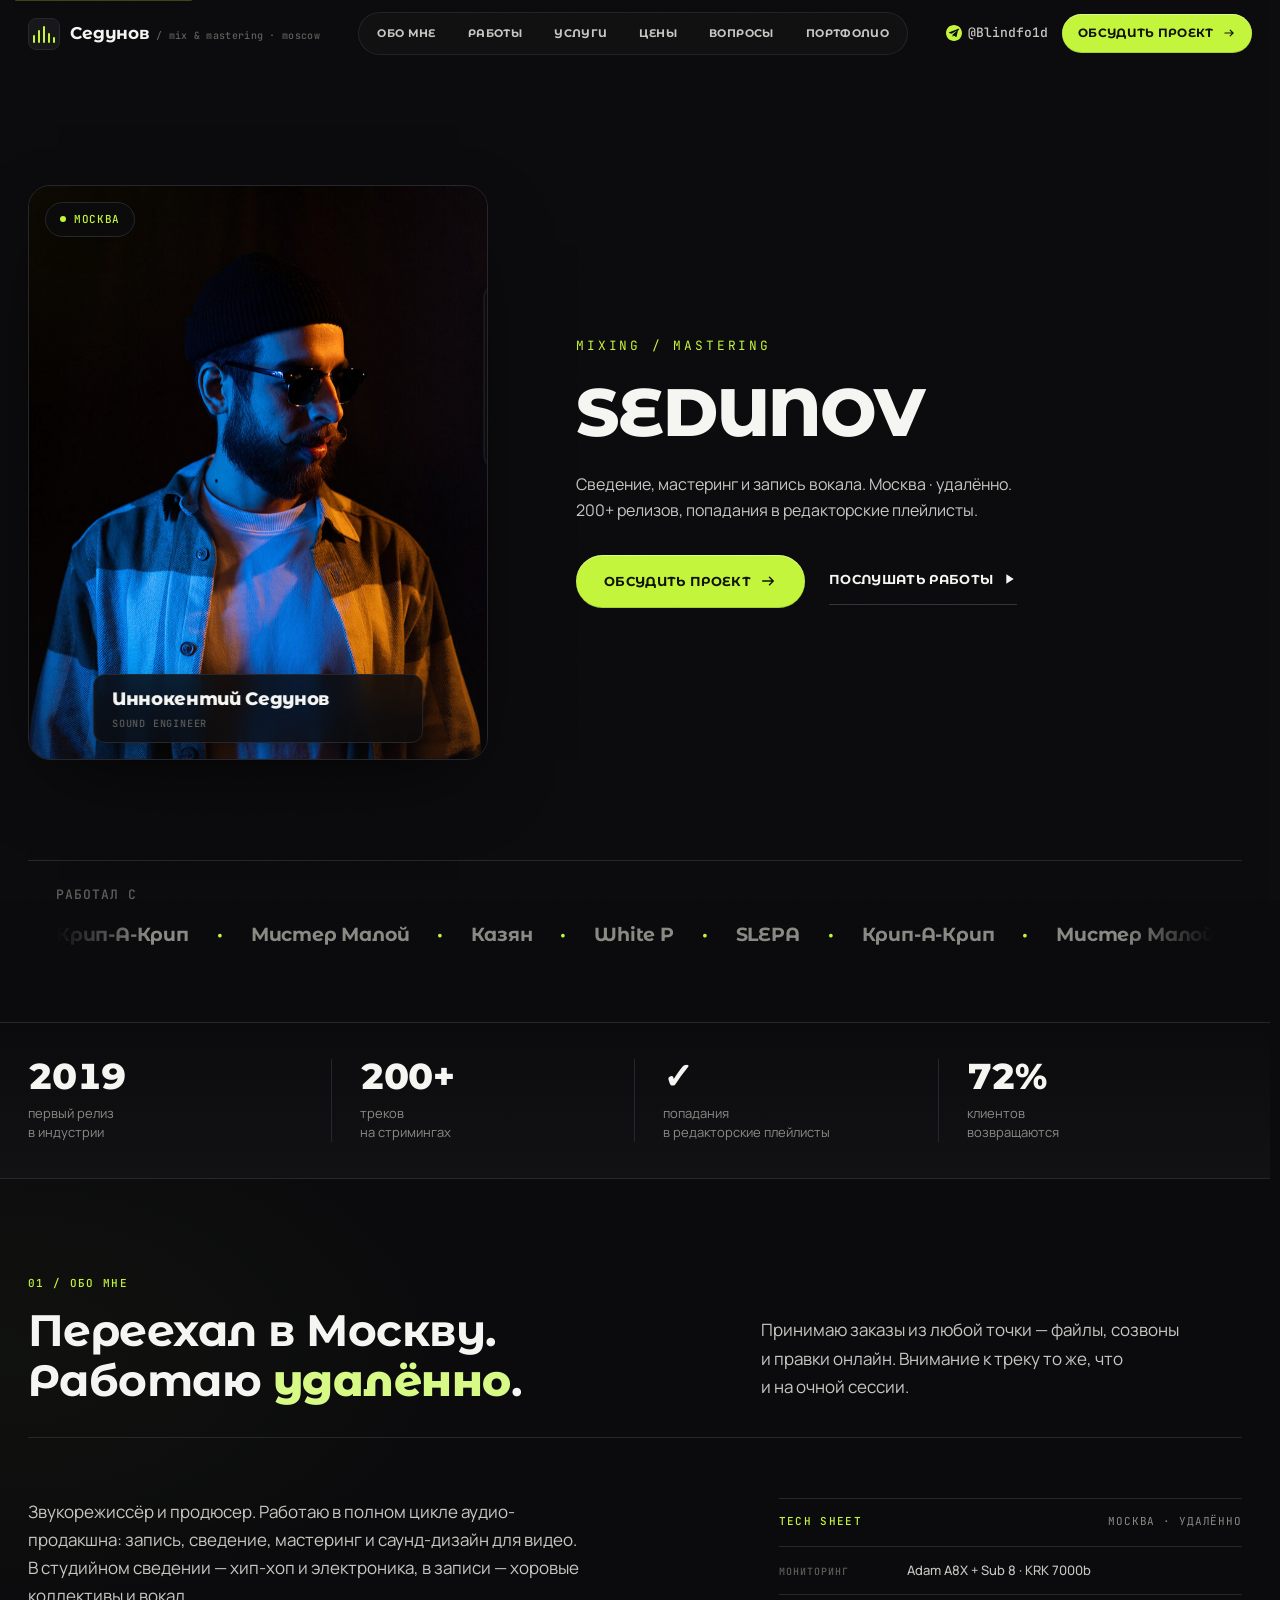
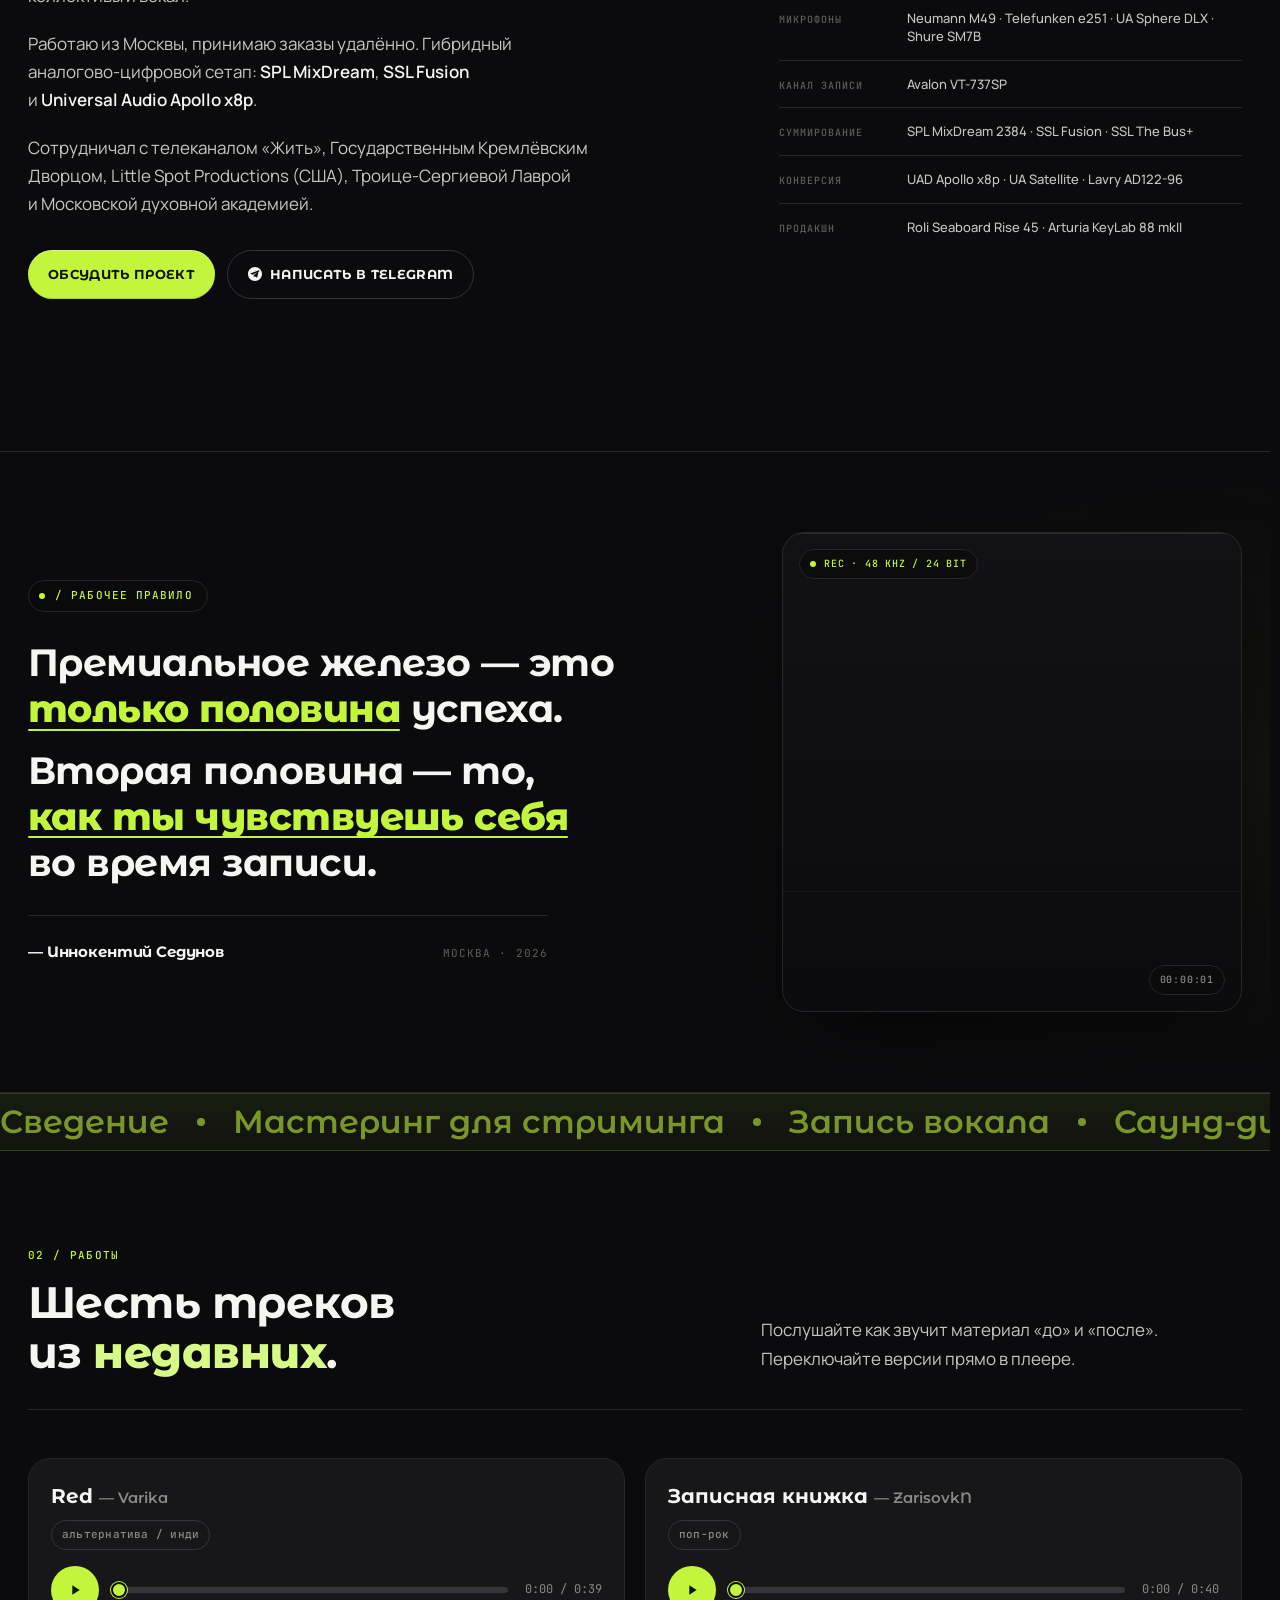
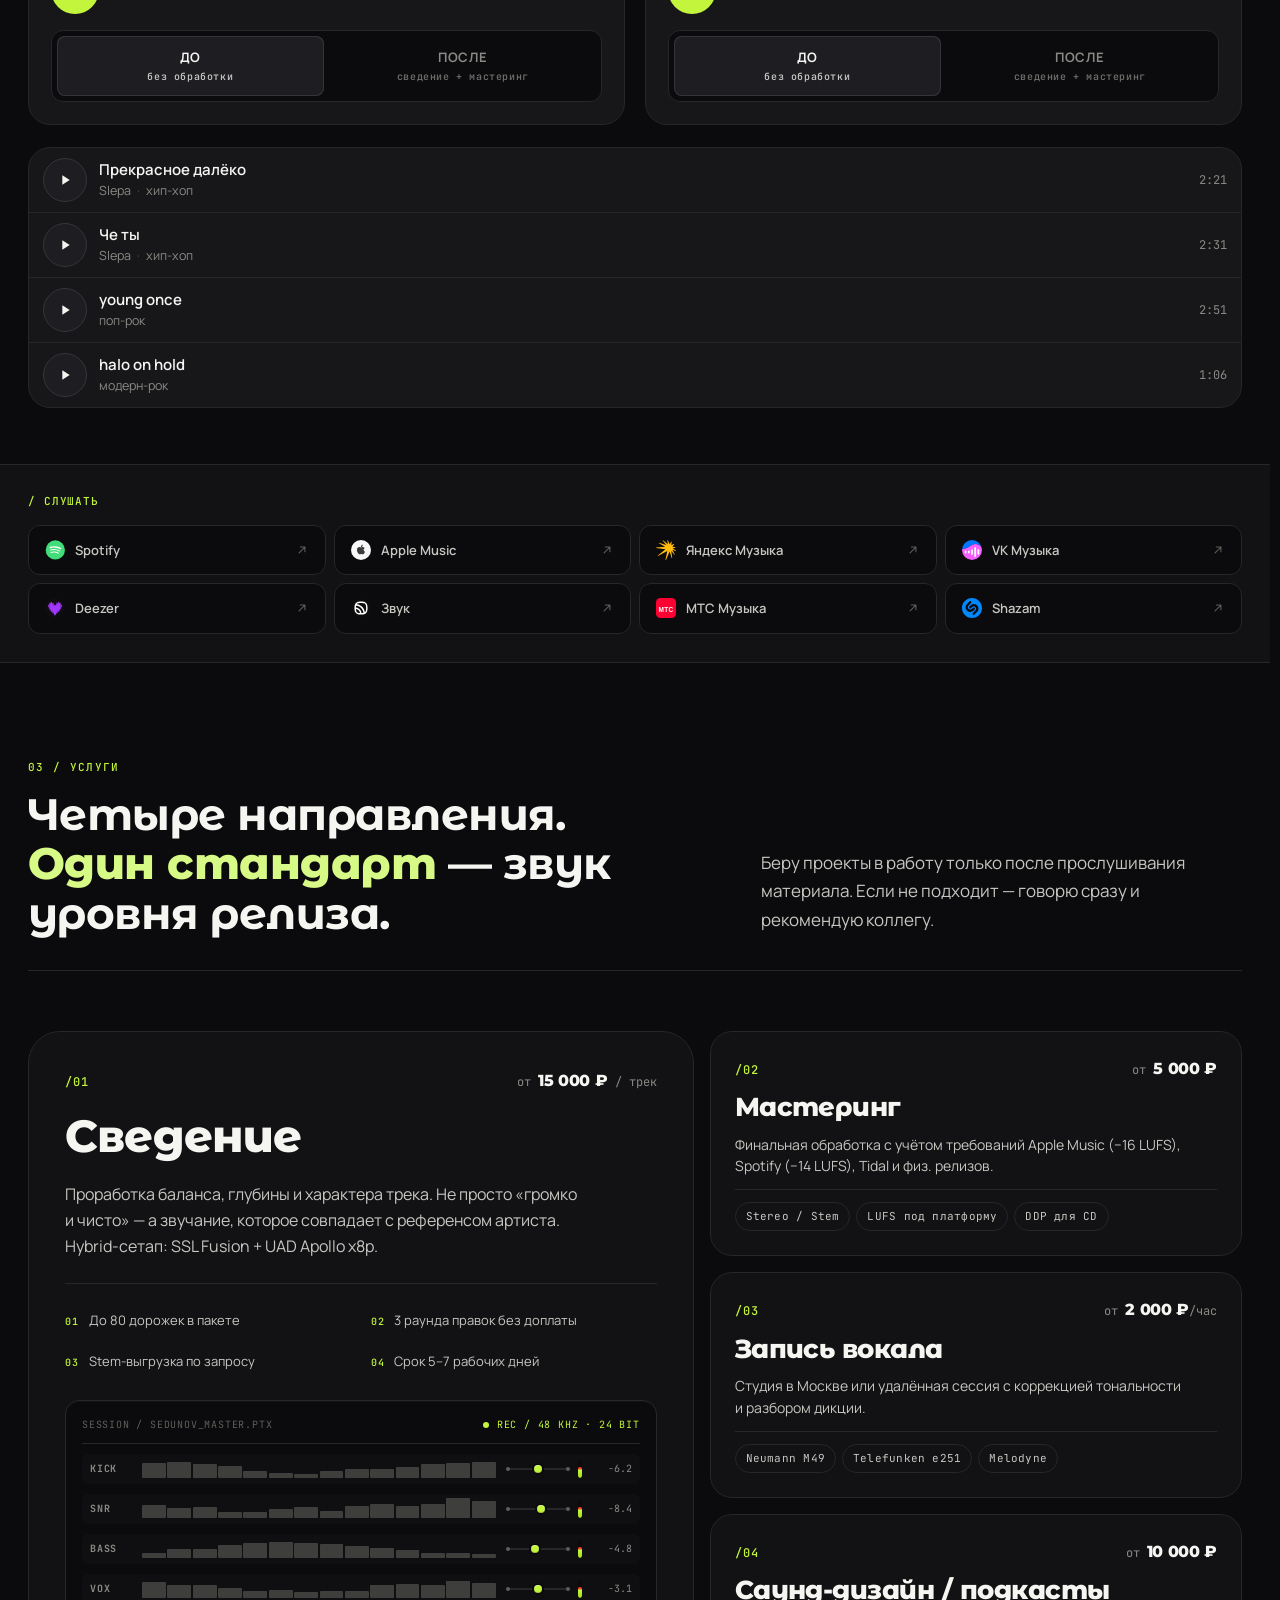
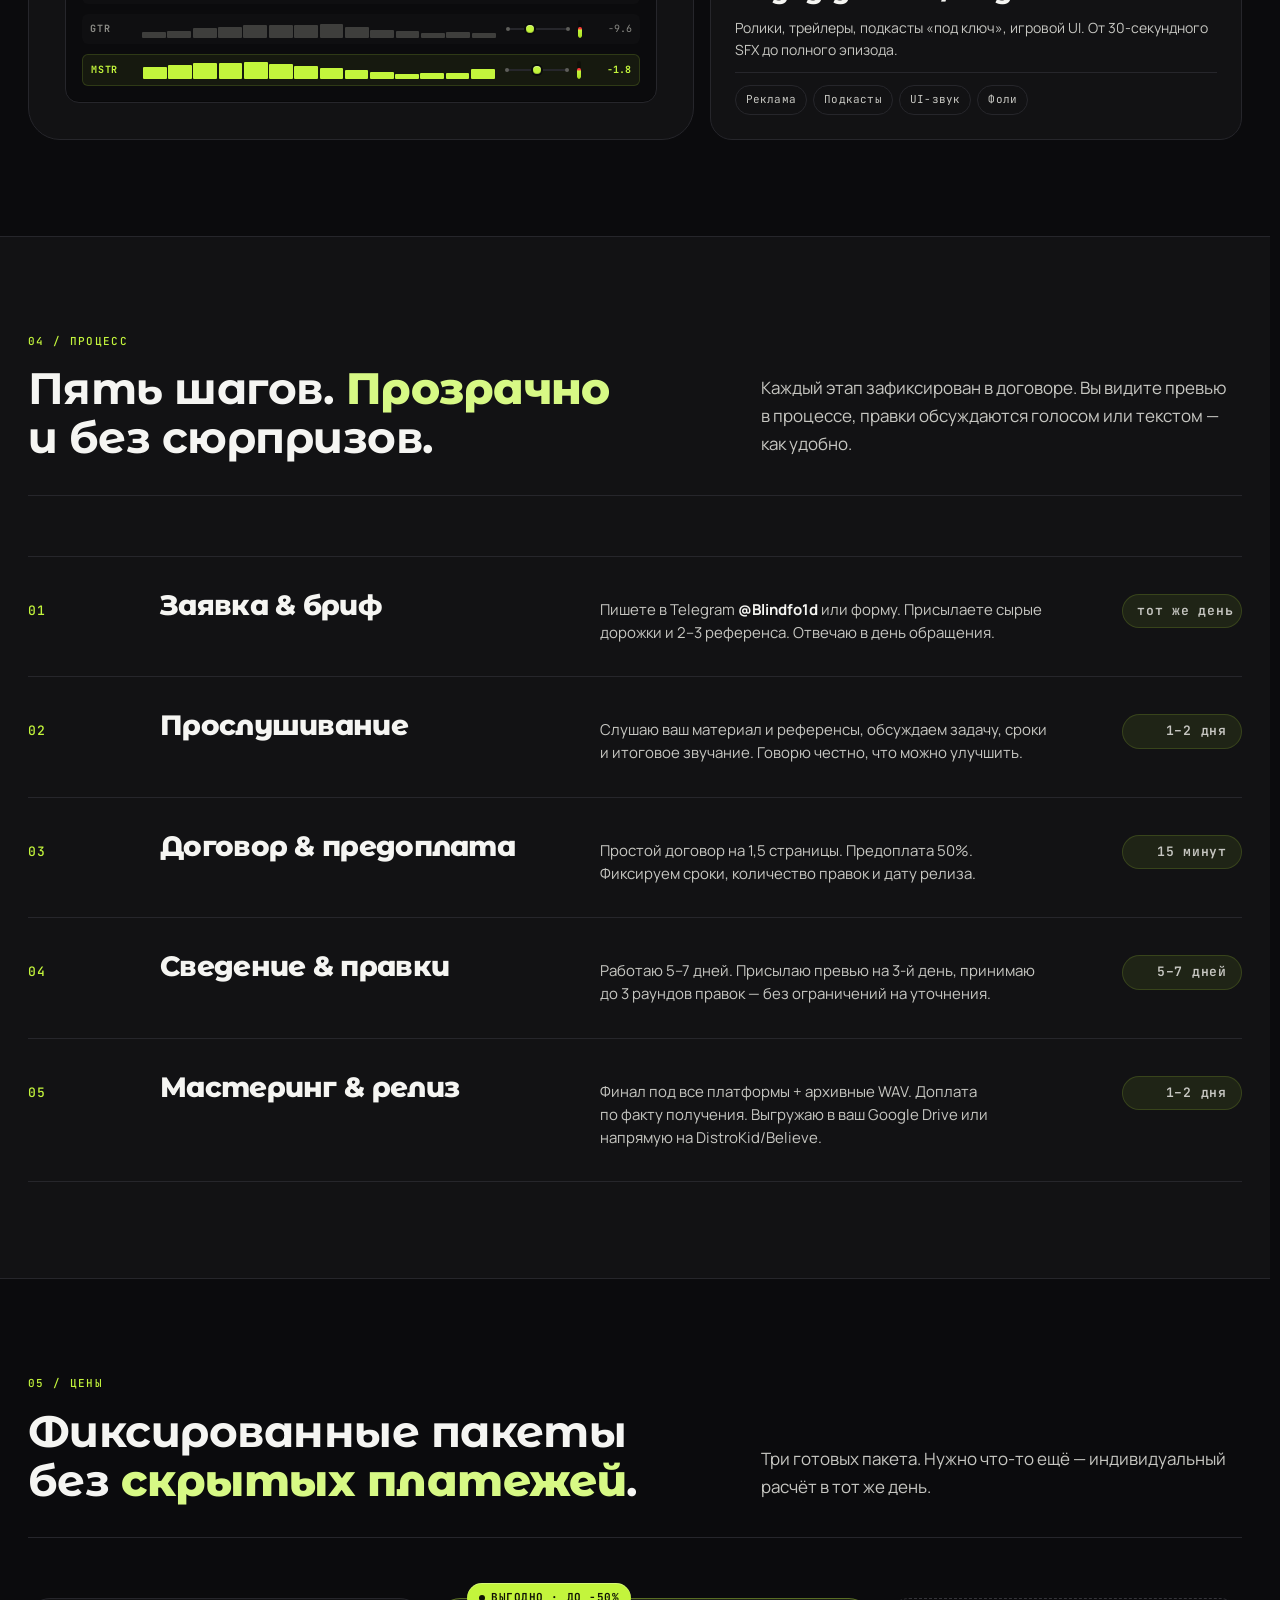
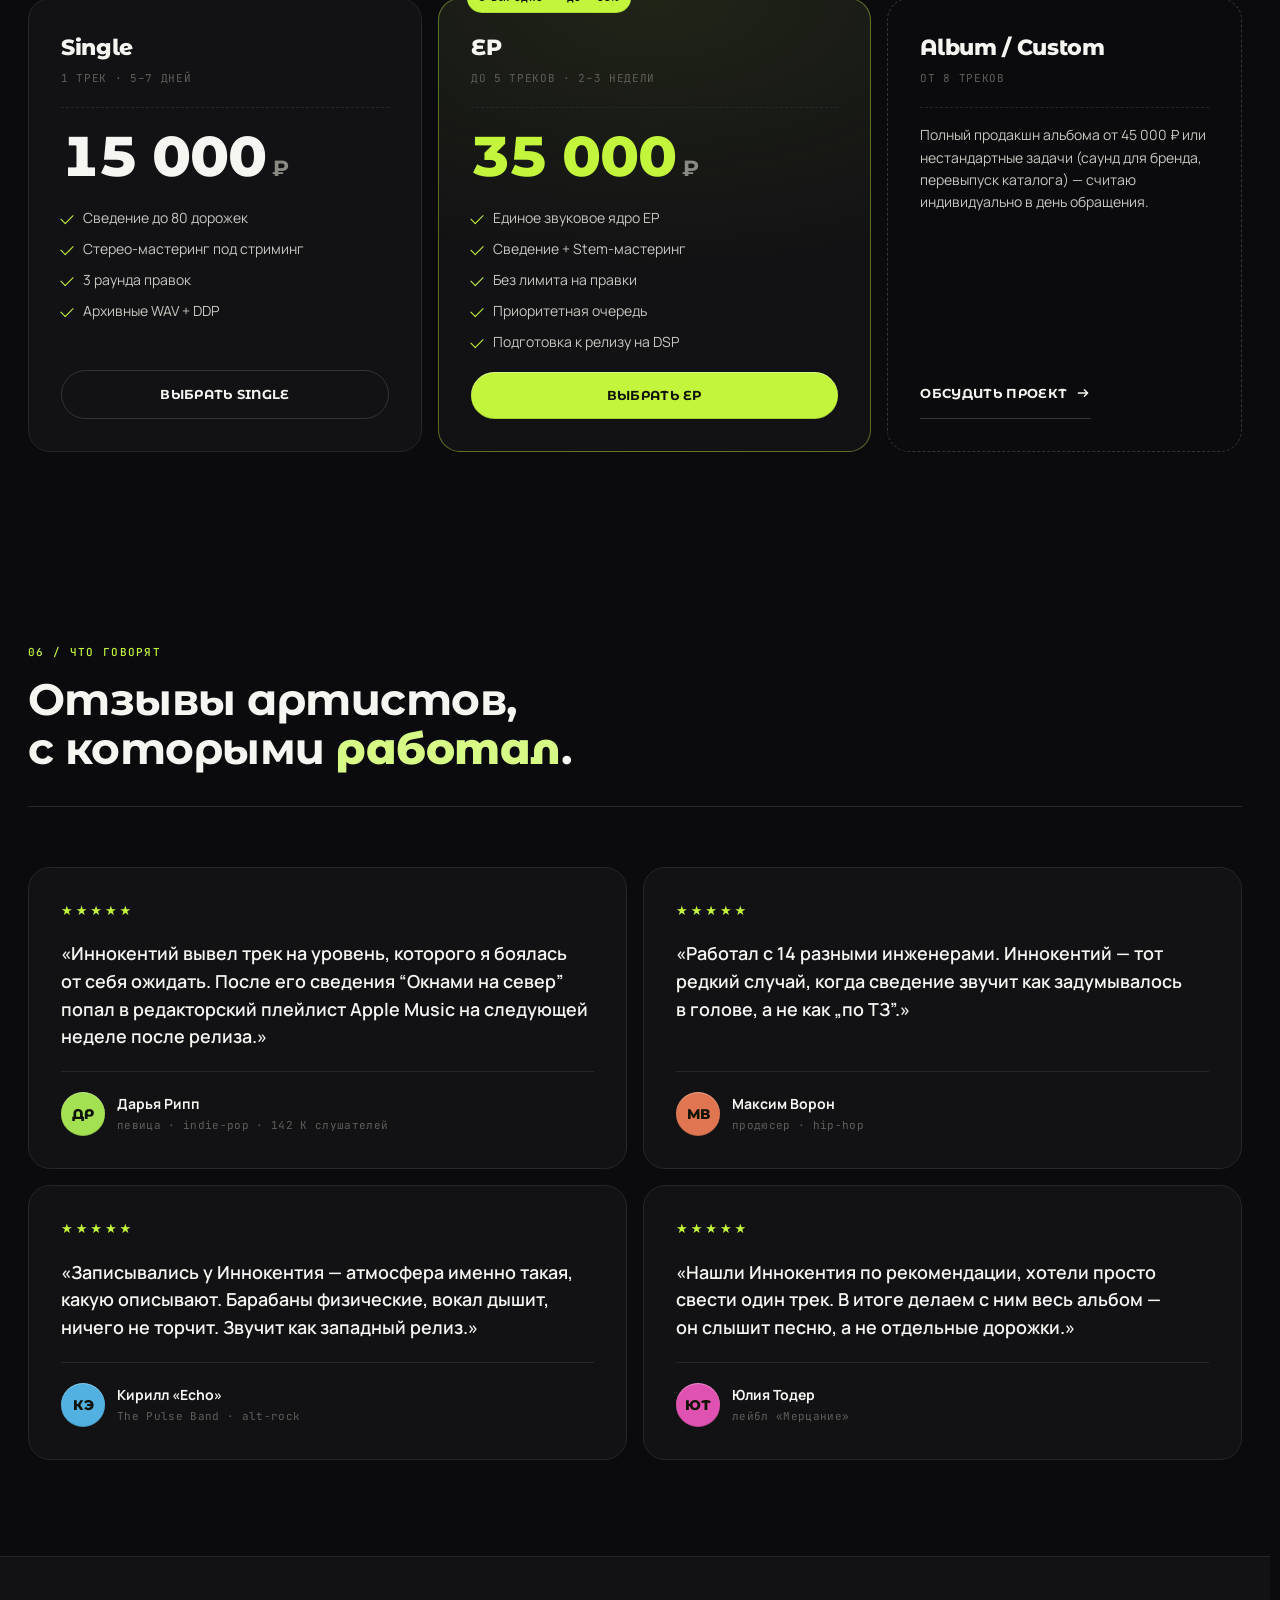
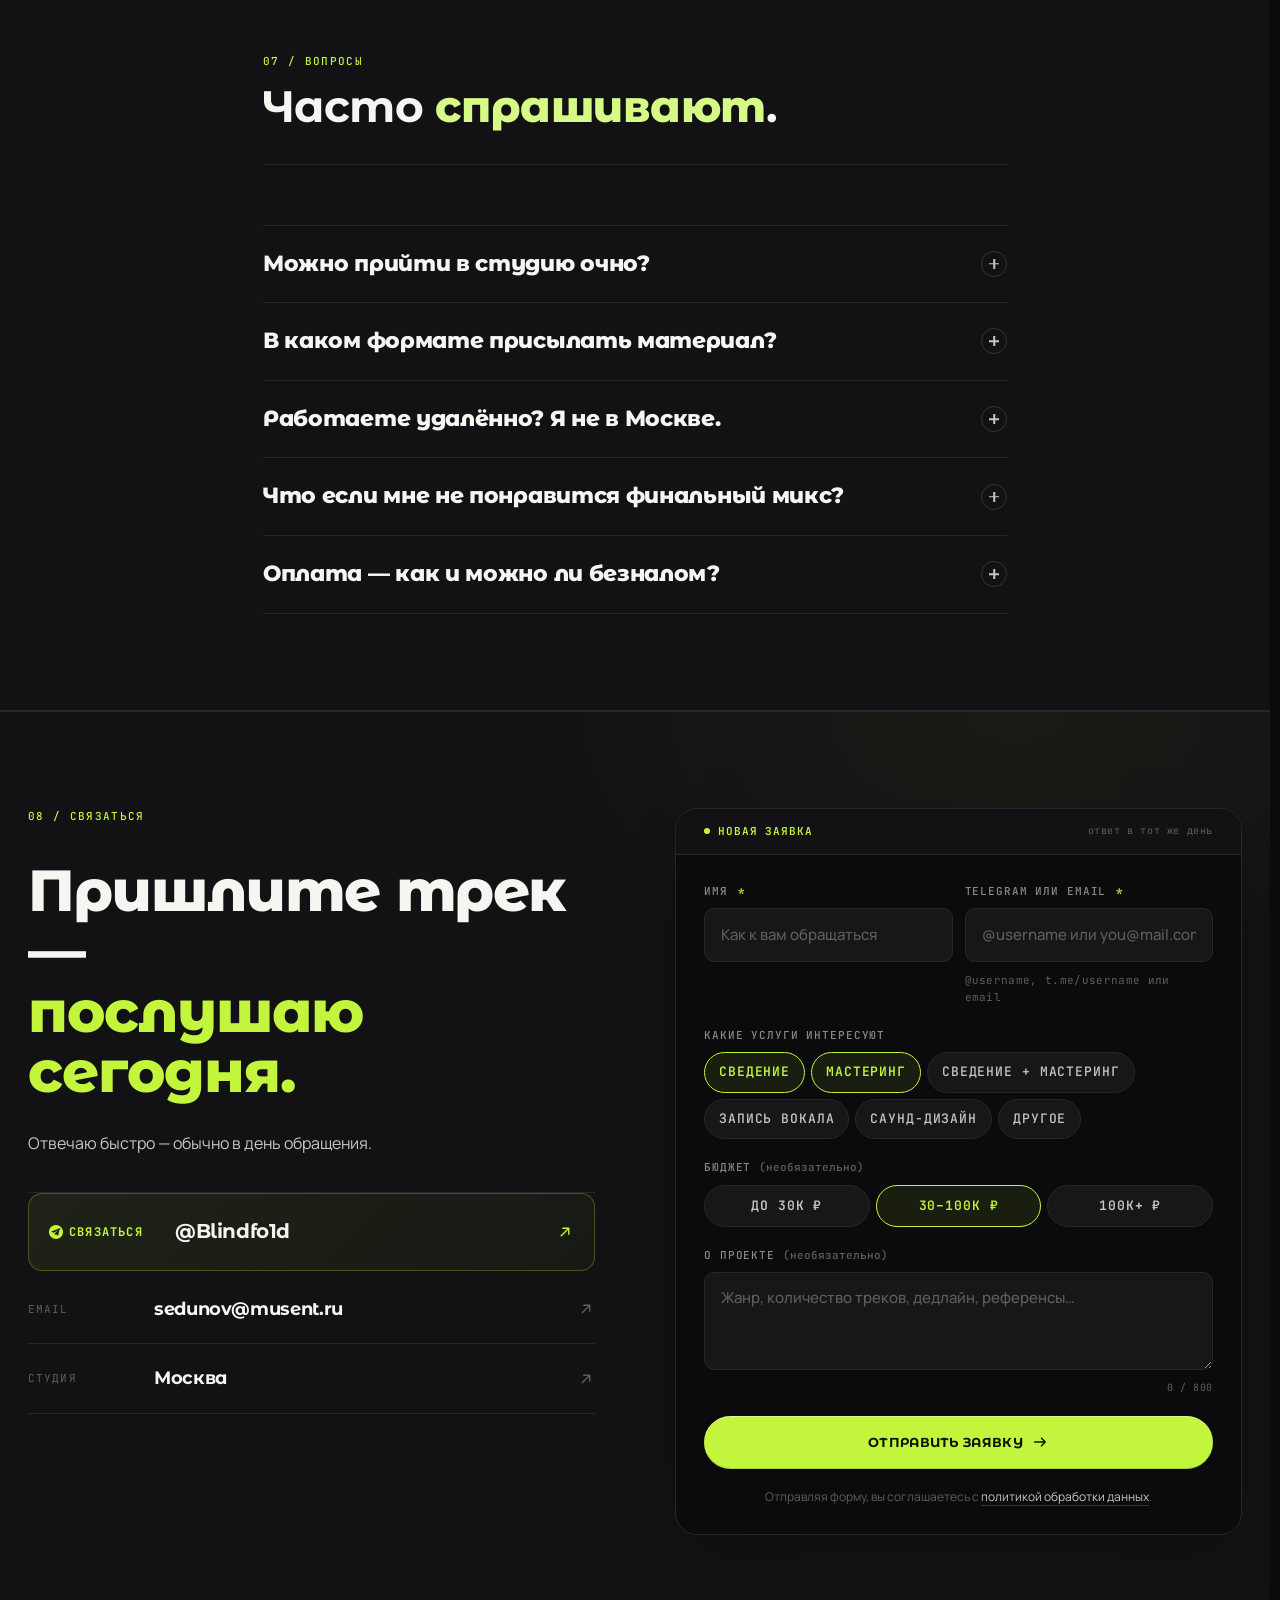
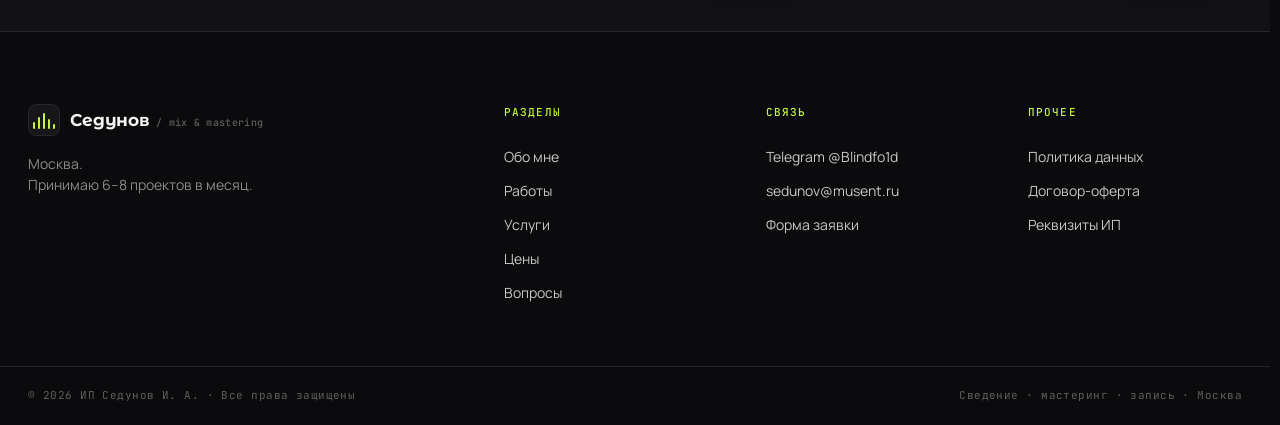
==== commit 0ef7d991: "Hero: minimal name-as-wordmark (SEDUNOV + Mixing/Mastering eyebrow) Co-Authored-By: Claude Opus 4.8 " ====
--- a/index.html
+++ b/index.html
@@ -142,21 +142,14 @@
       <!-- Текст справа -->
       <div class="hero-text">
 
-        <h1 class="hero-h1">
-          Свожу треки, которые <br class="br-desk" />
-          <em>слушают до&nbsp;конца</em>
-          <span class="hero-h1-tail">
-            <svg viewBox="0 0 120 28" aria-hidden="true">
-              <path d="M2 20 Q30 4 60 14 T118 10" stroke="currentColor" stroke-width="2" fill="none"
-                stroke-linecap="round" />
-            </svg>
-          </span>
-        </h1>
+        <span class="hero-eyebrow"
+          style="display:block;font-family:var(--font-mono);color:var(--accent);font-size:clamp(12px,1vw,14px);letter-spacing:.22em;text-transform:uppercase;margin-bottom:22px;">Mixing&nbsp;/ Mastering</span>
+
+        <h1 class="hero-h1">Sedunov</h1>
 
         <p class="hero-lede">
-          Звукорежиссёр из&nbsp;Москвы. Сведение, мастеринг
-          и&nbsp;запись вокала с&nbsp;2021&nbsp;года. Более&nbsp;200 выпущенных треков, попадания
-          в&nbsp;редакторские плейлисты.
+          Сведение, мастеринг и&nbsp;запись вокала. Москва&nbsp;· удалённо.<br />
+          200+&nbsp;релизов, попадания в&nbsp;редакторские плейлисты.
         </p>
 
         <div class="hero-cta">
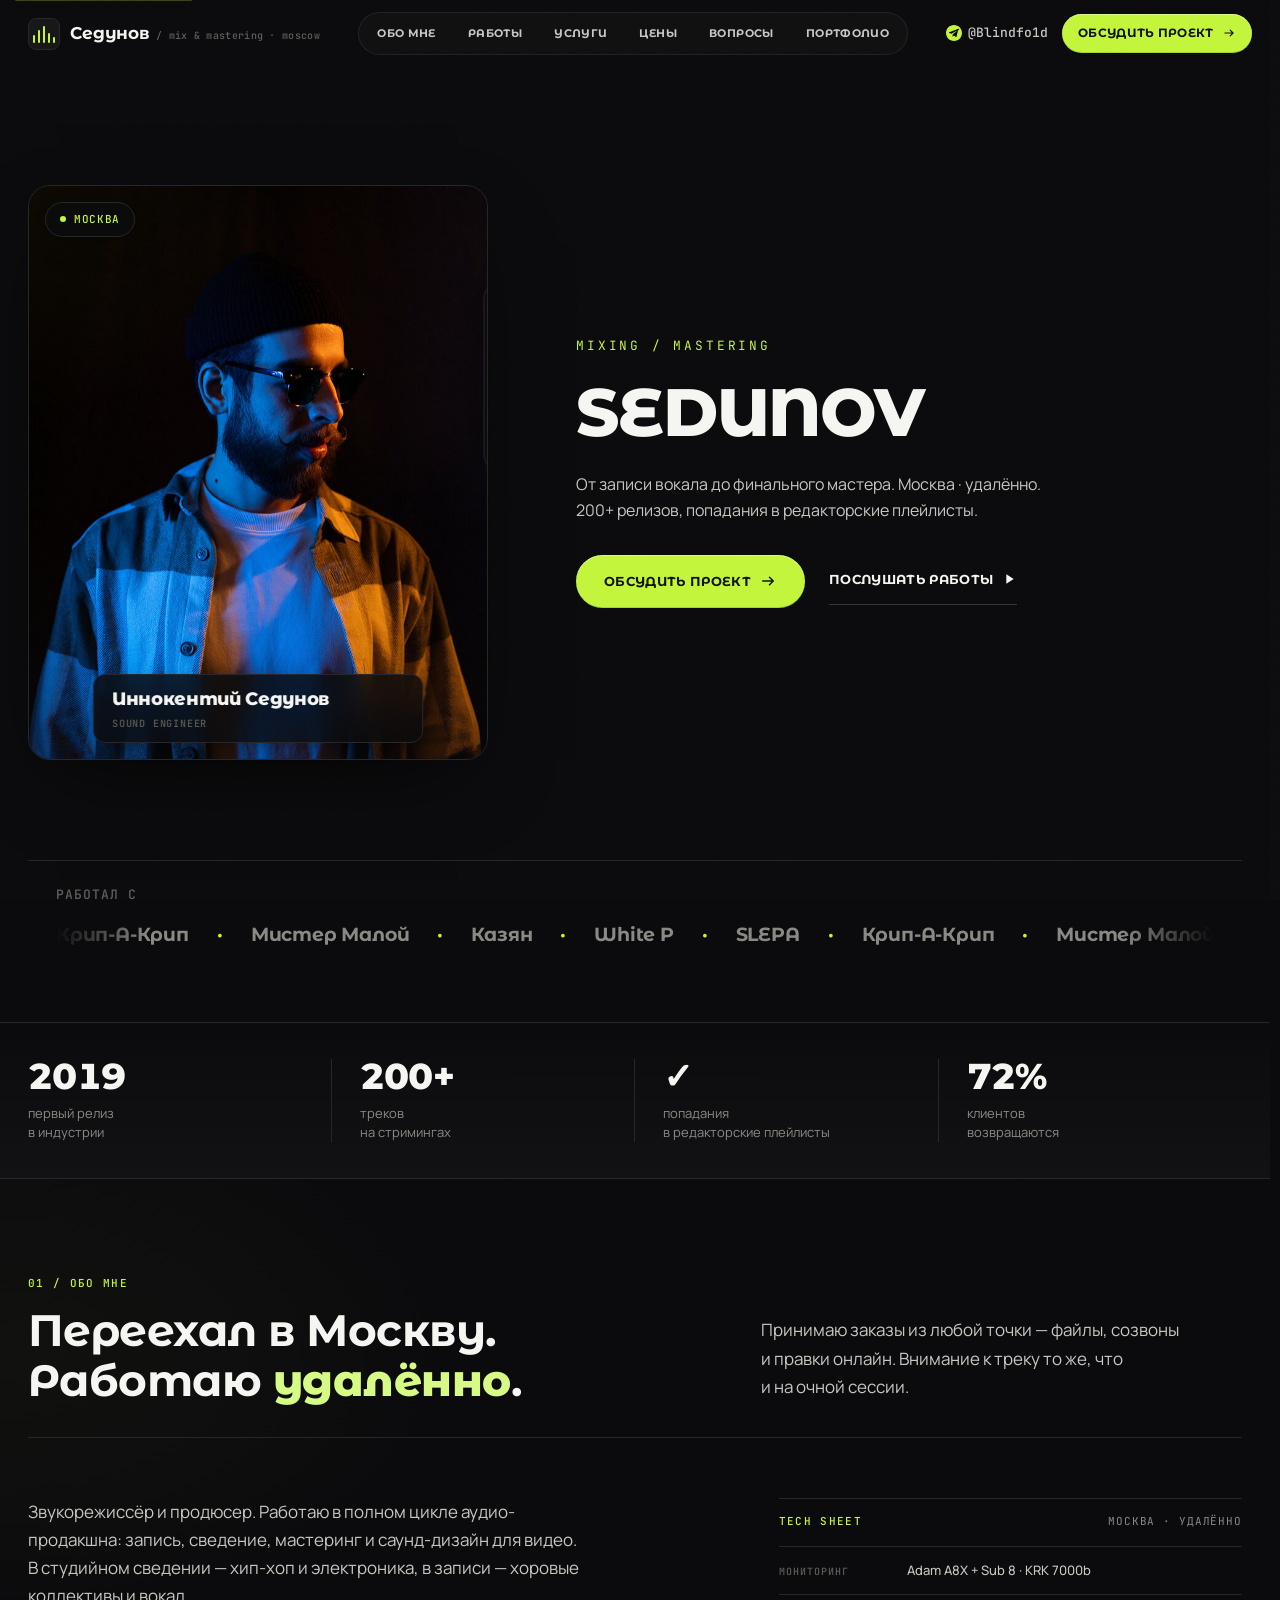
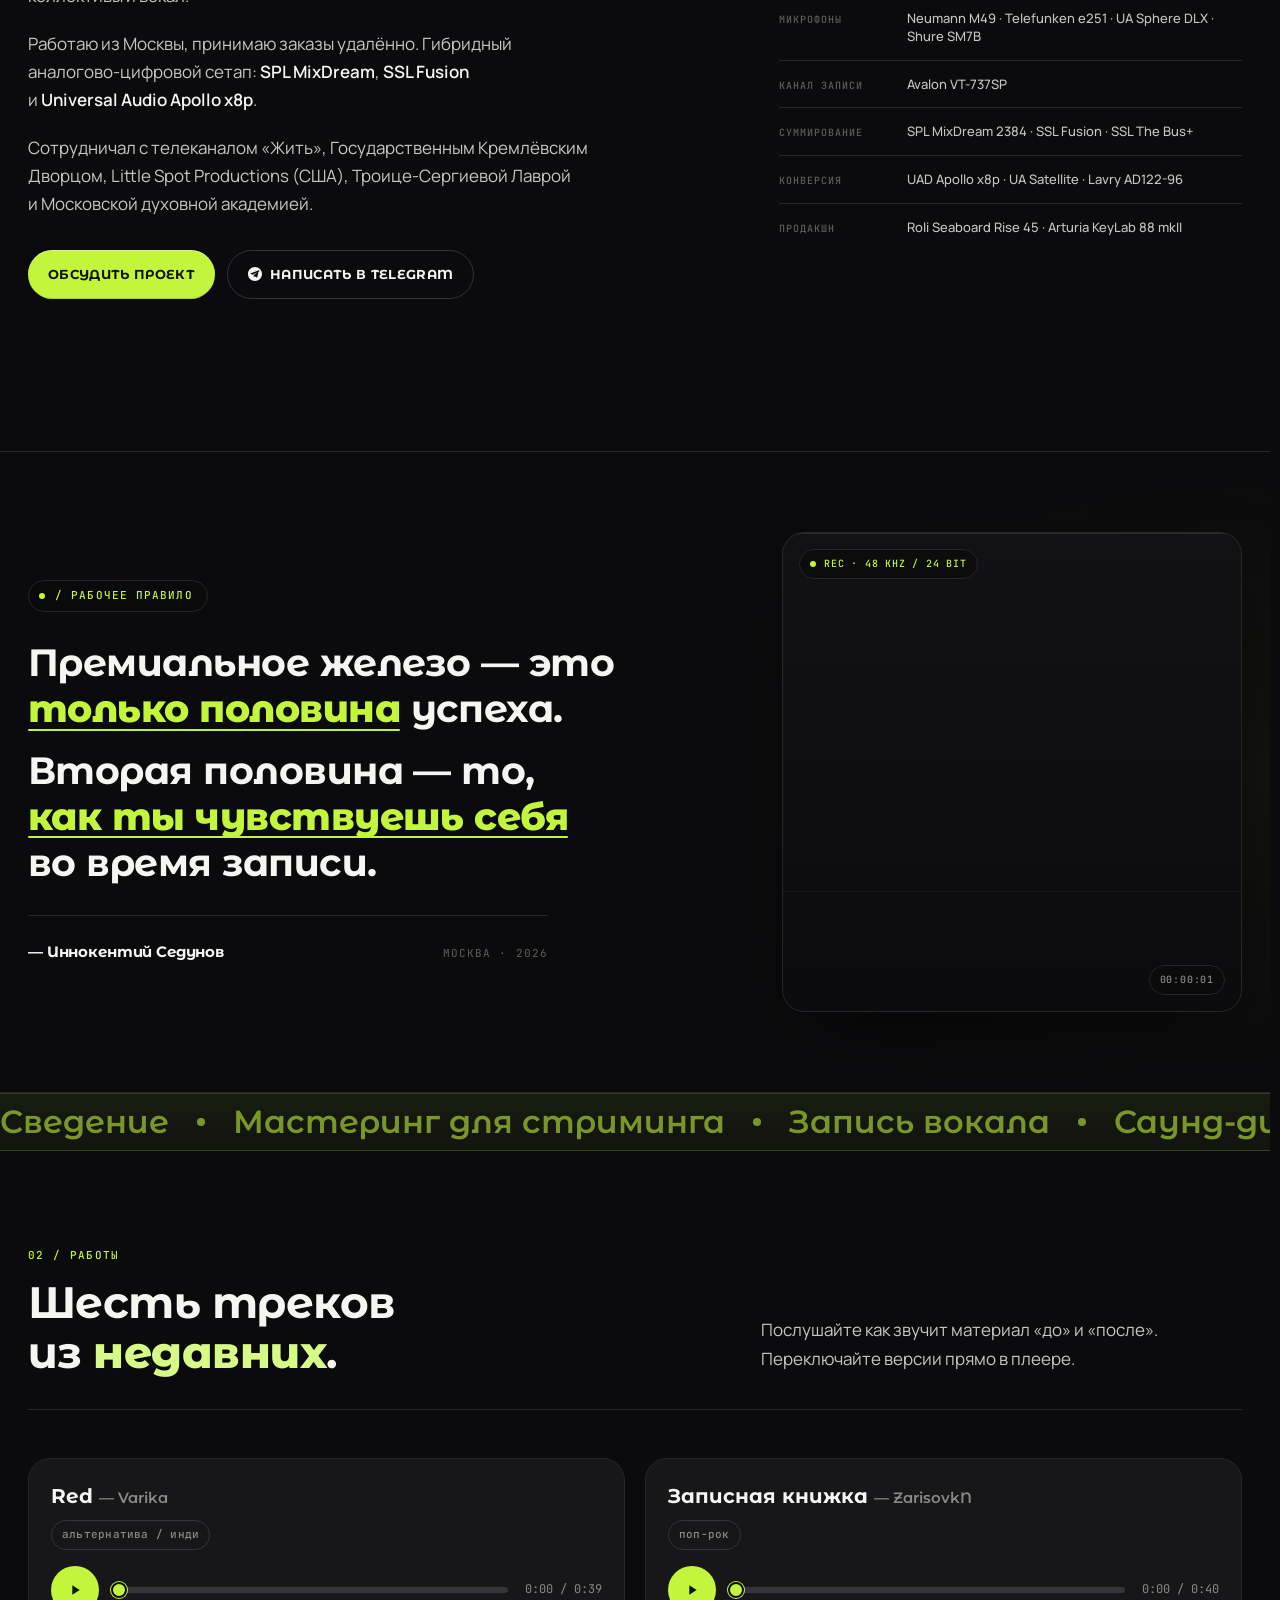
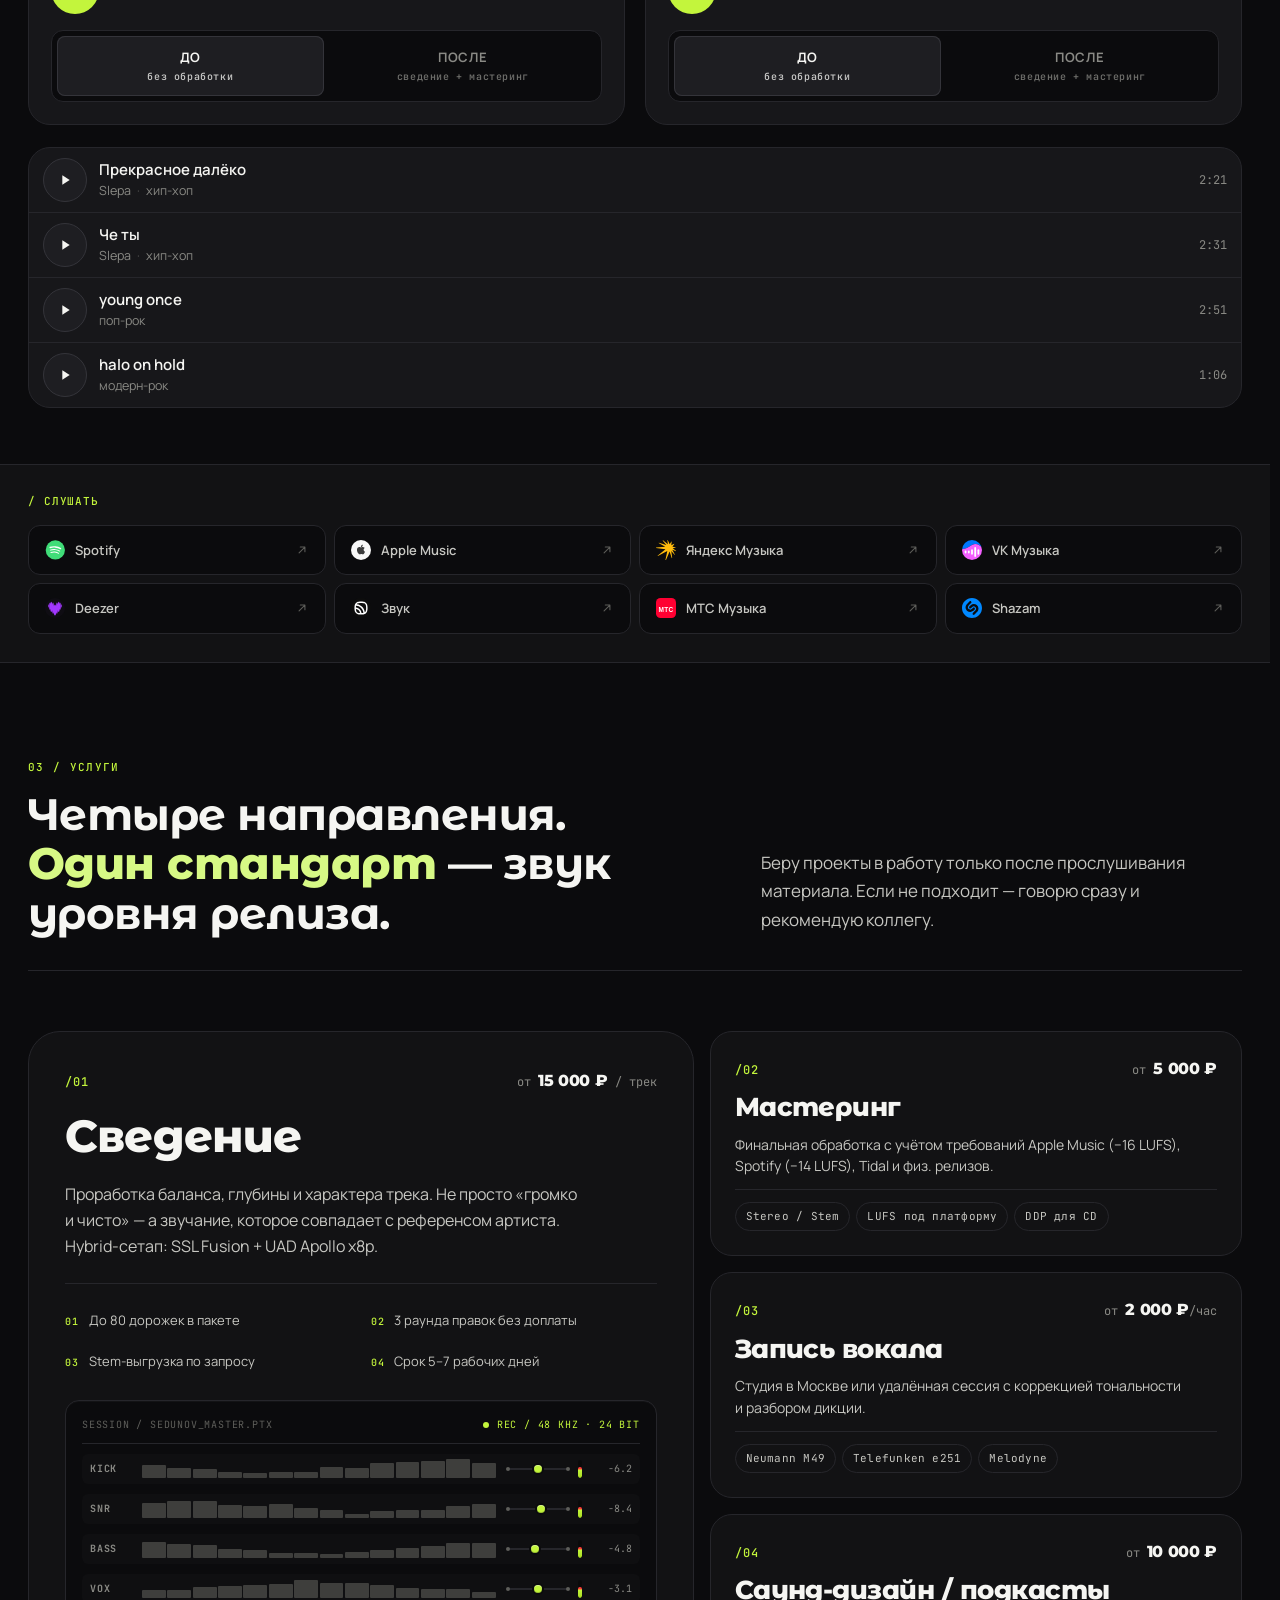
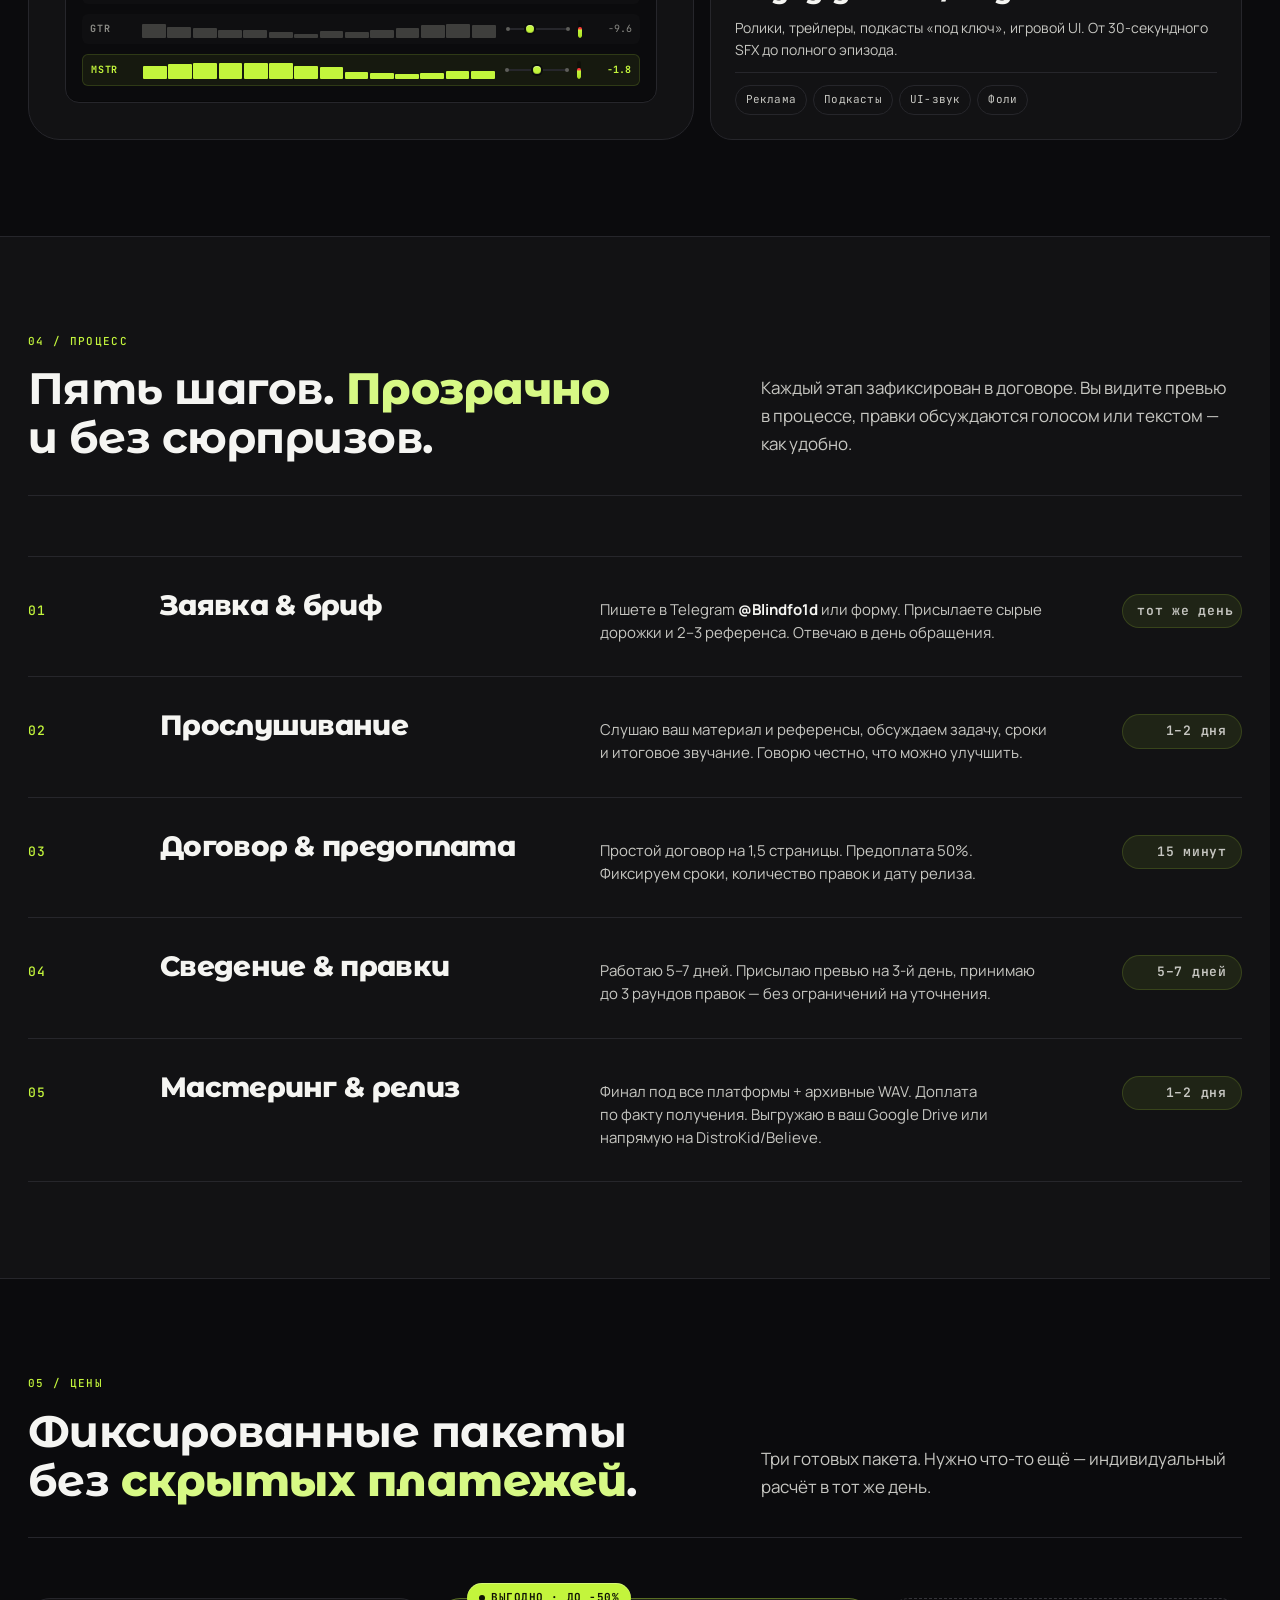
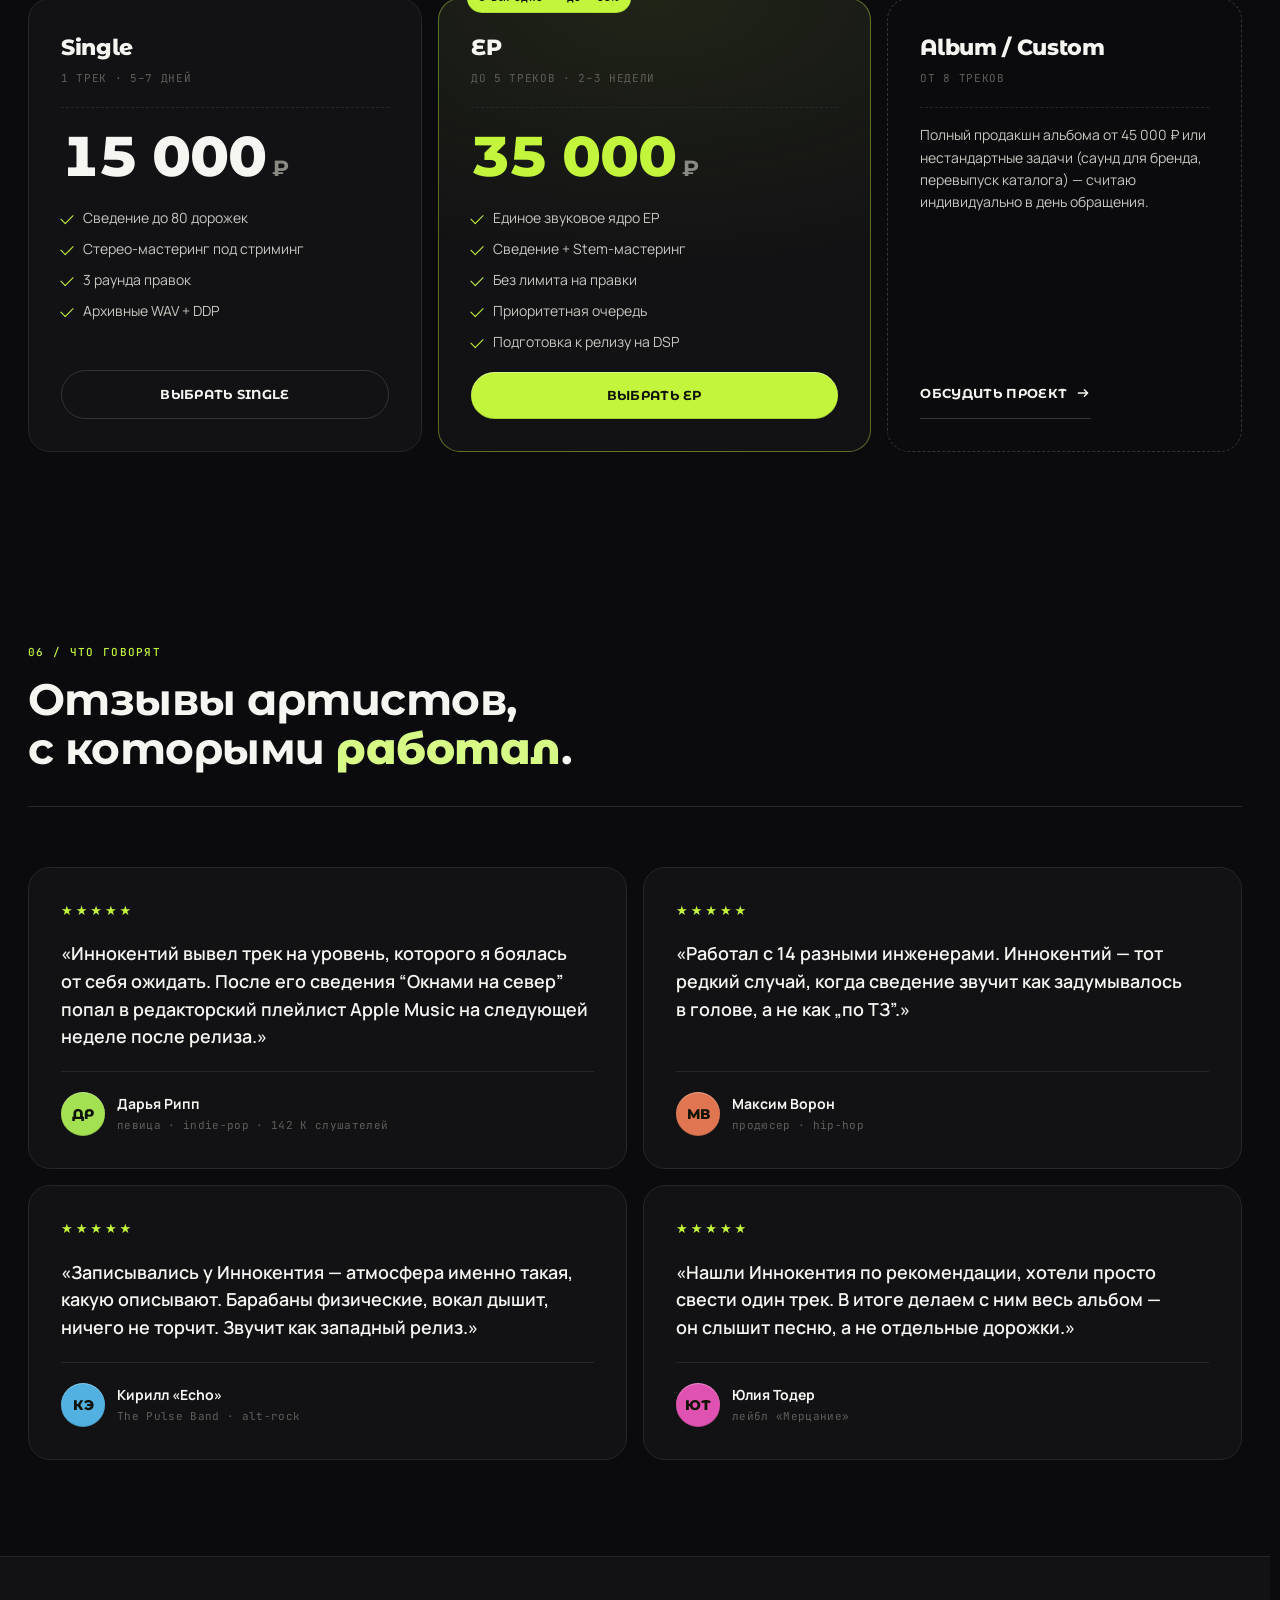
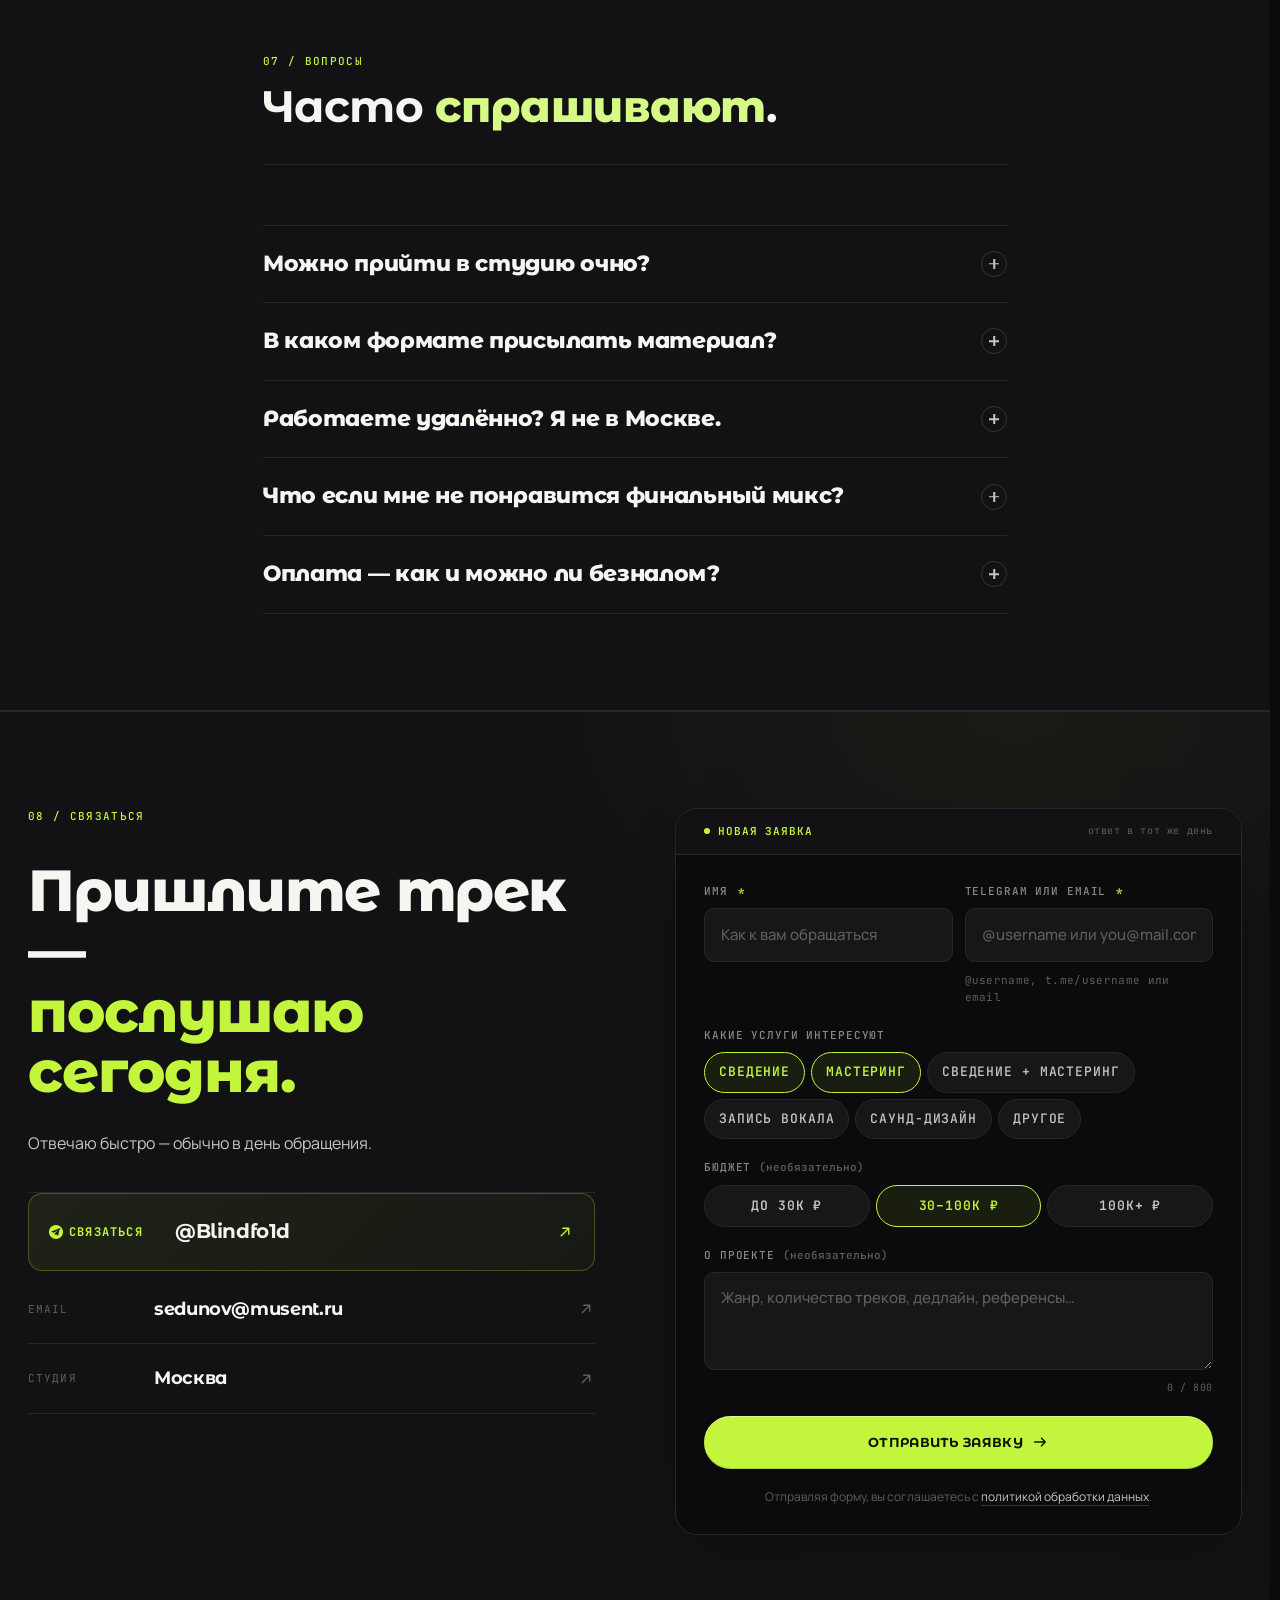
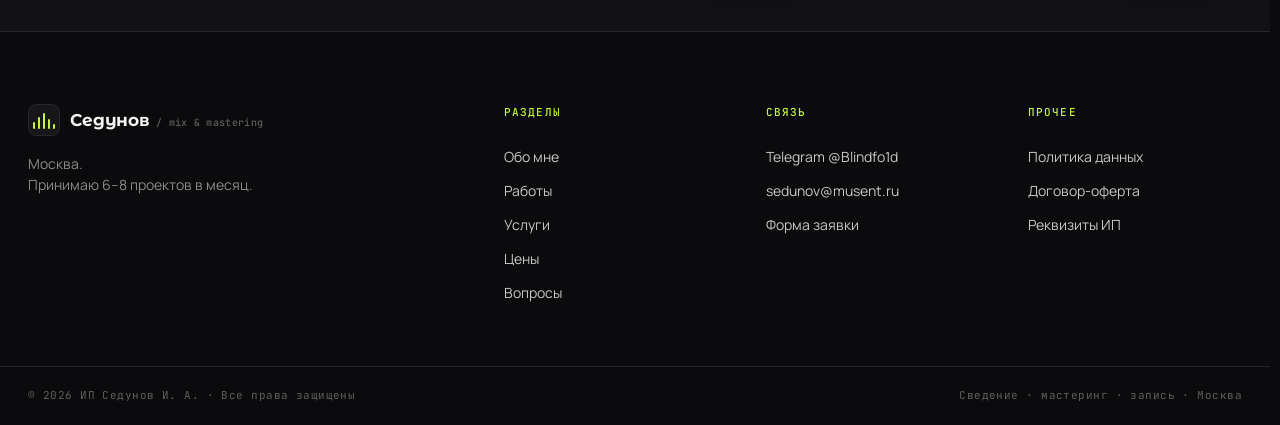
==== commit 96db6294: "Hero lede: 'from vocal recording to final master' Co-Authored-By: Claude Opus 4.8 <noreply@anthropic" ====
--- a/index.html
+++ b/index.html
@@ -148,7 +148,7 @@
         <h1 class="hero-h1">Sedunov</h1>
 
         <p class="hero-lede">
-          Сведение, мастеринг и&nbsp;запись вокала. Москва&nbsp;· удалённо.<br />
+          От записи вокала до&nbsp;финального мастера. Москва&nbsp;· удалённо.<br />
           200+&nbsp;релизов, попадания в&nbsp;редакторские плейлисты.
         </p>
 
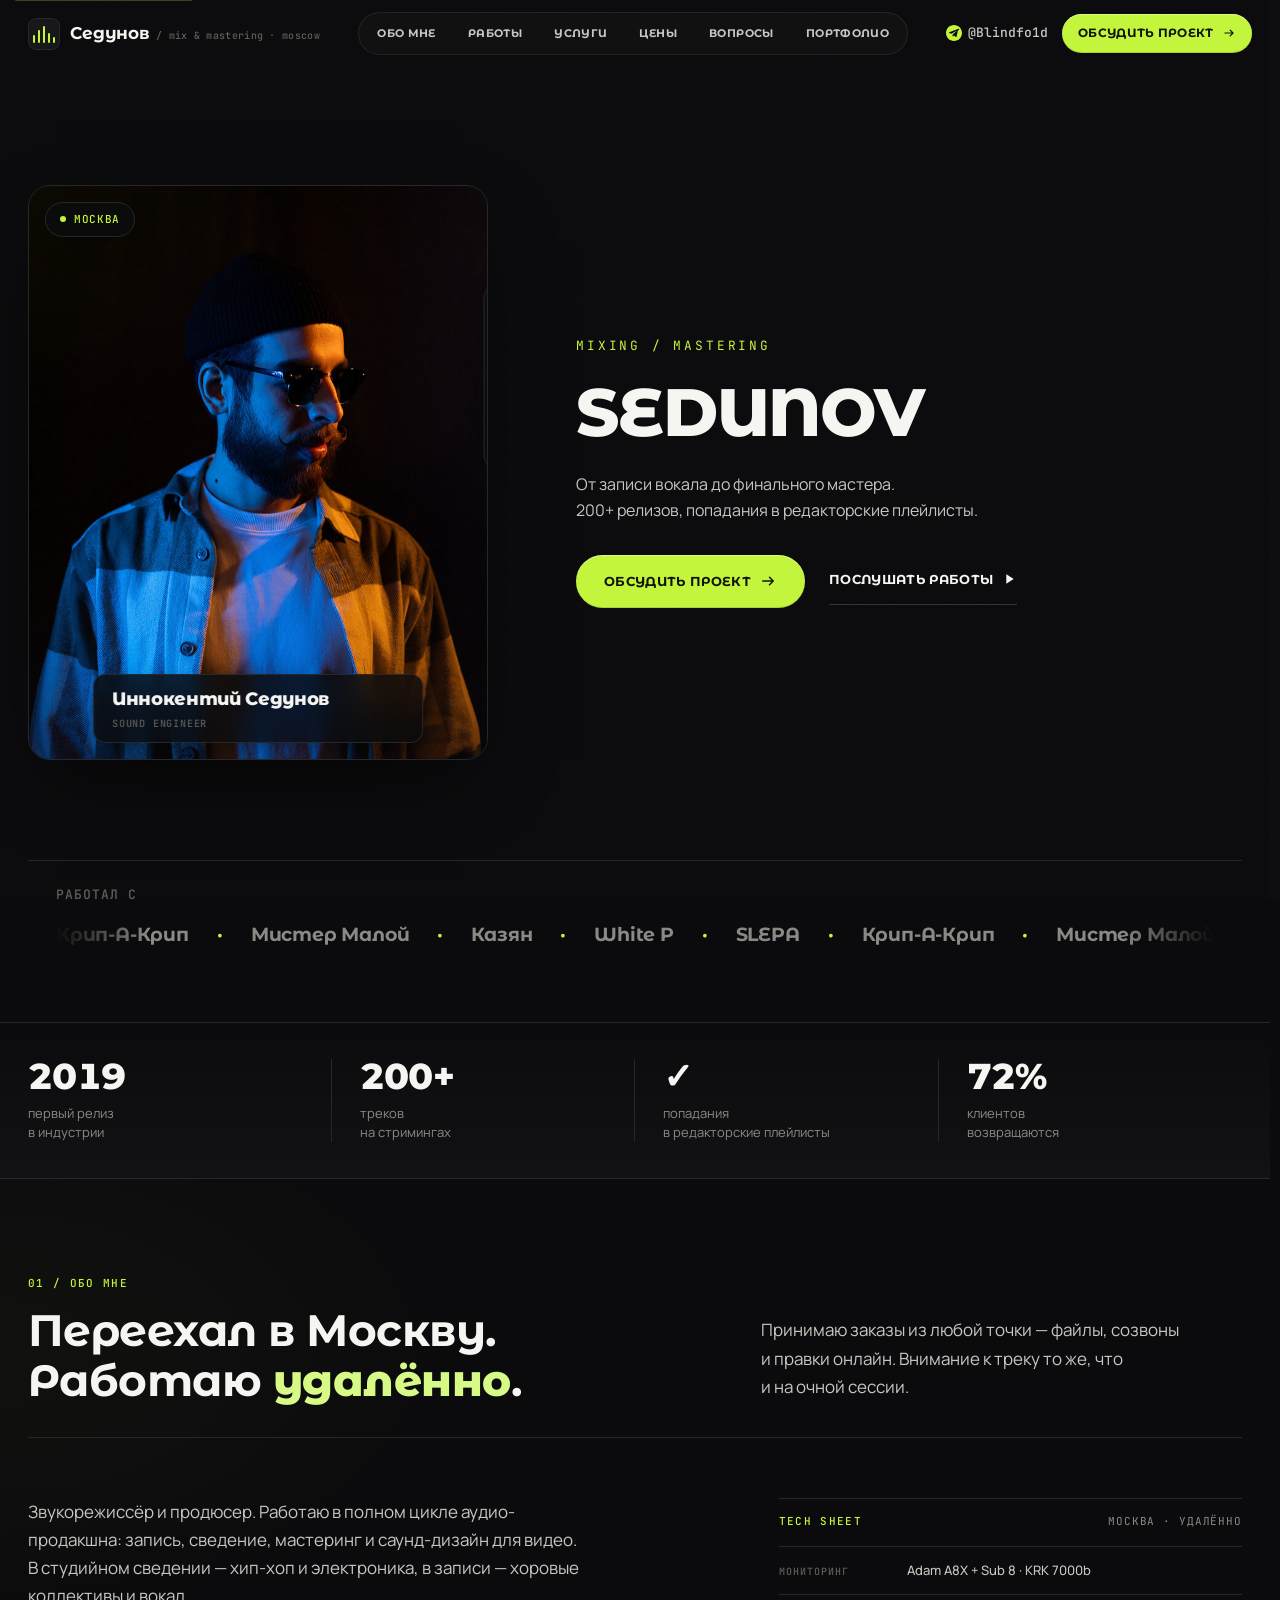
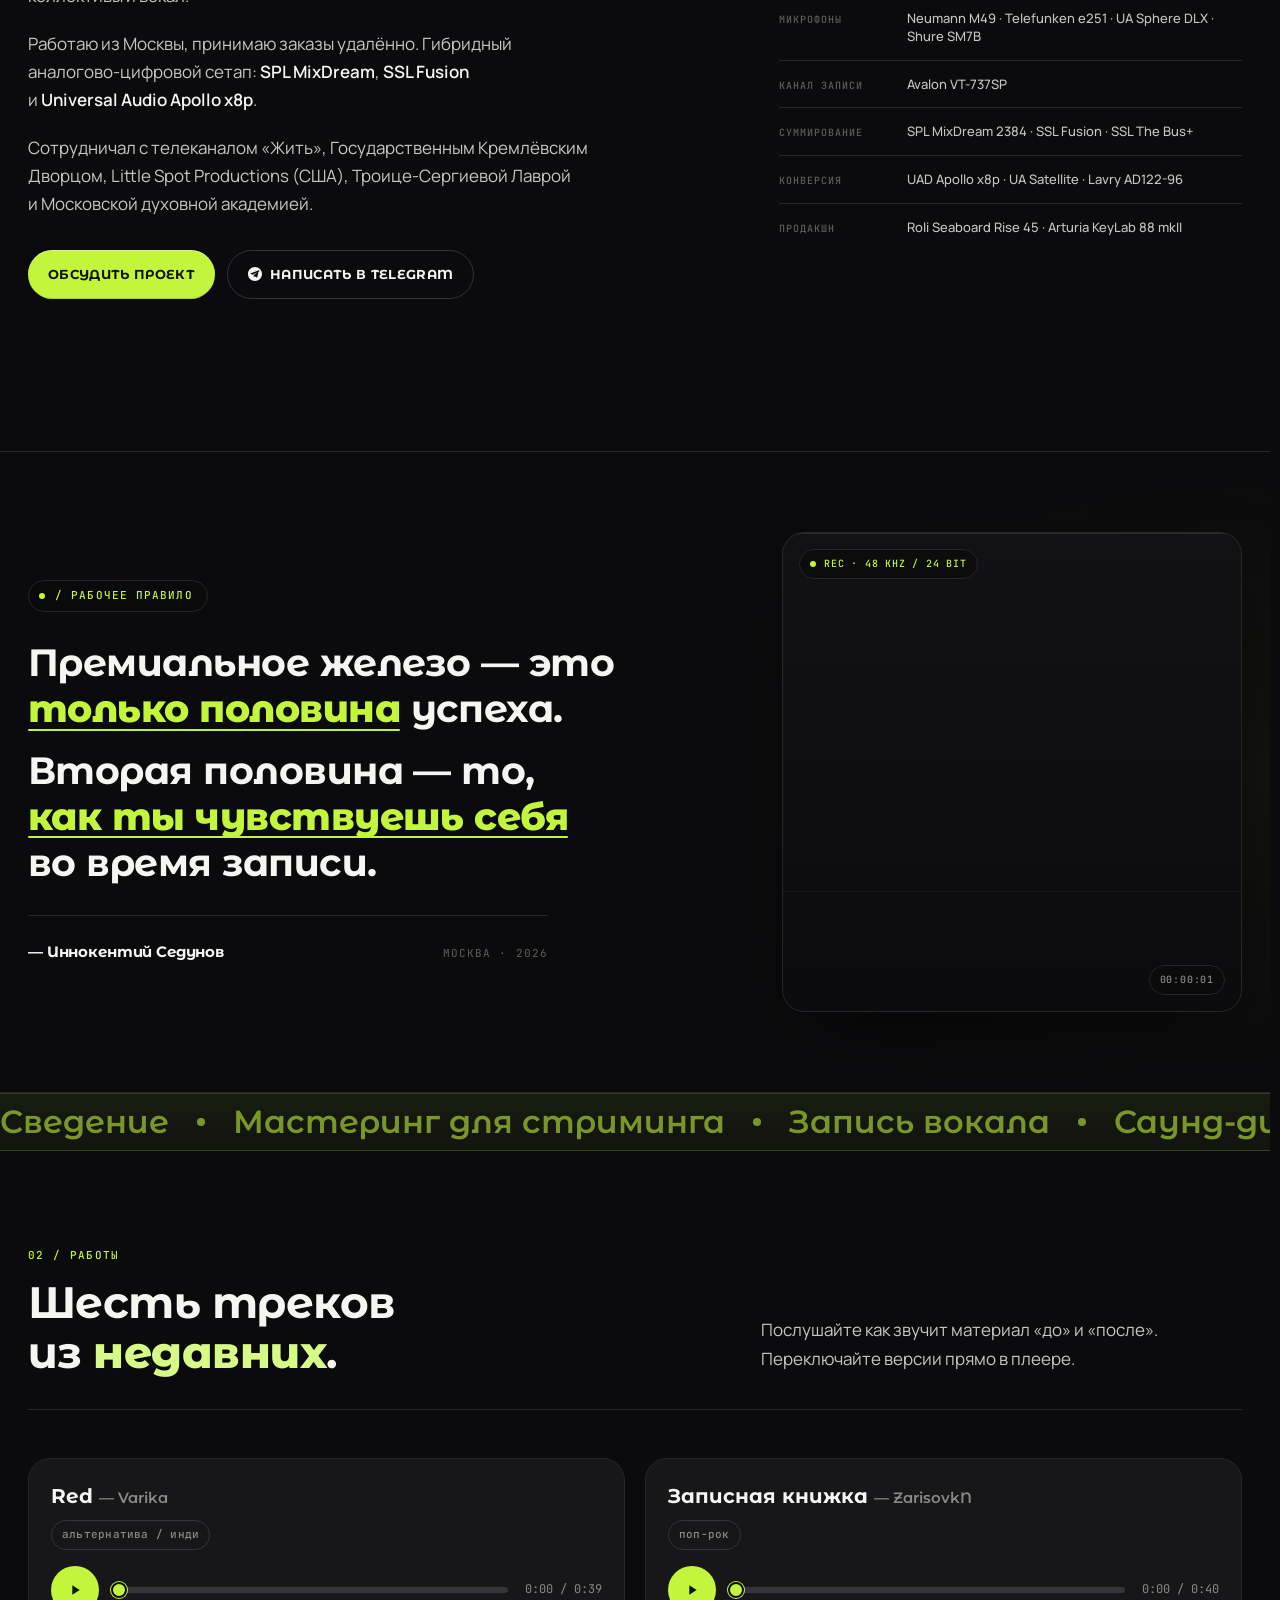
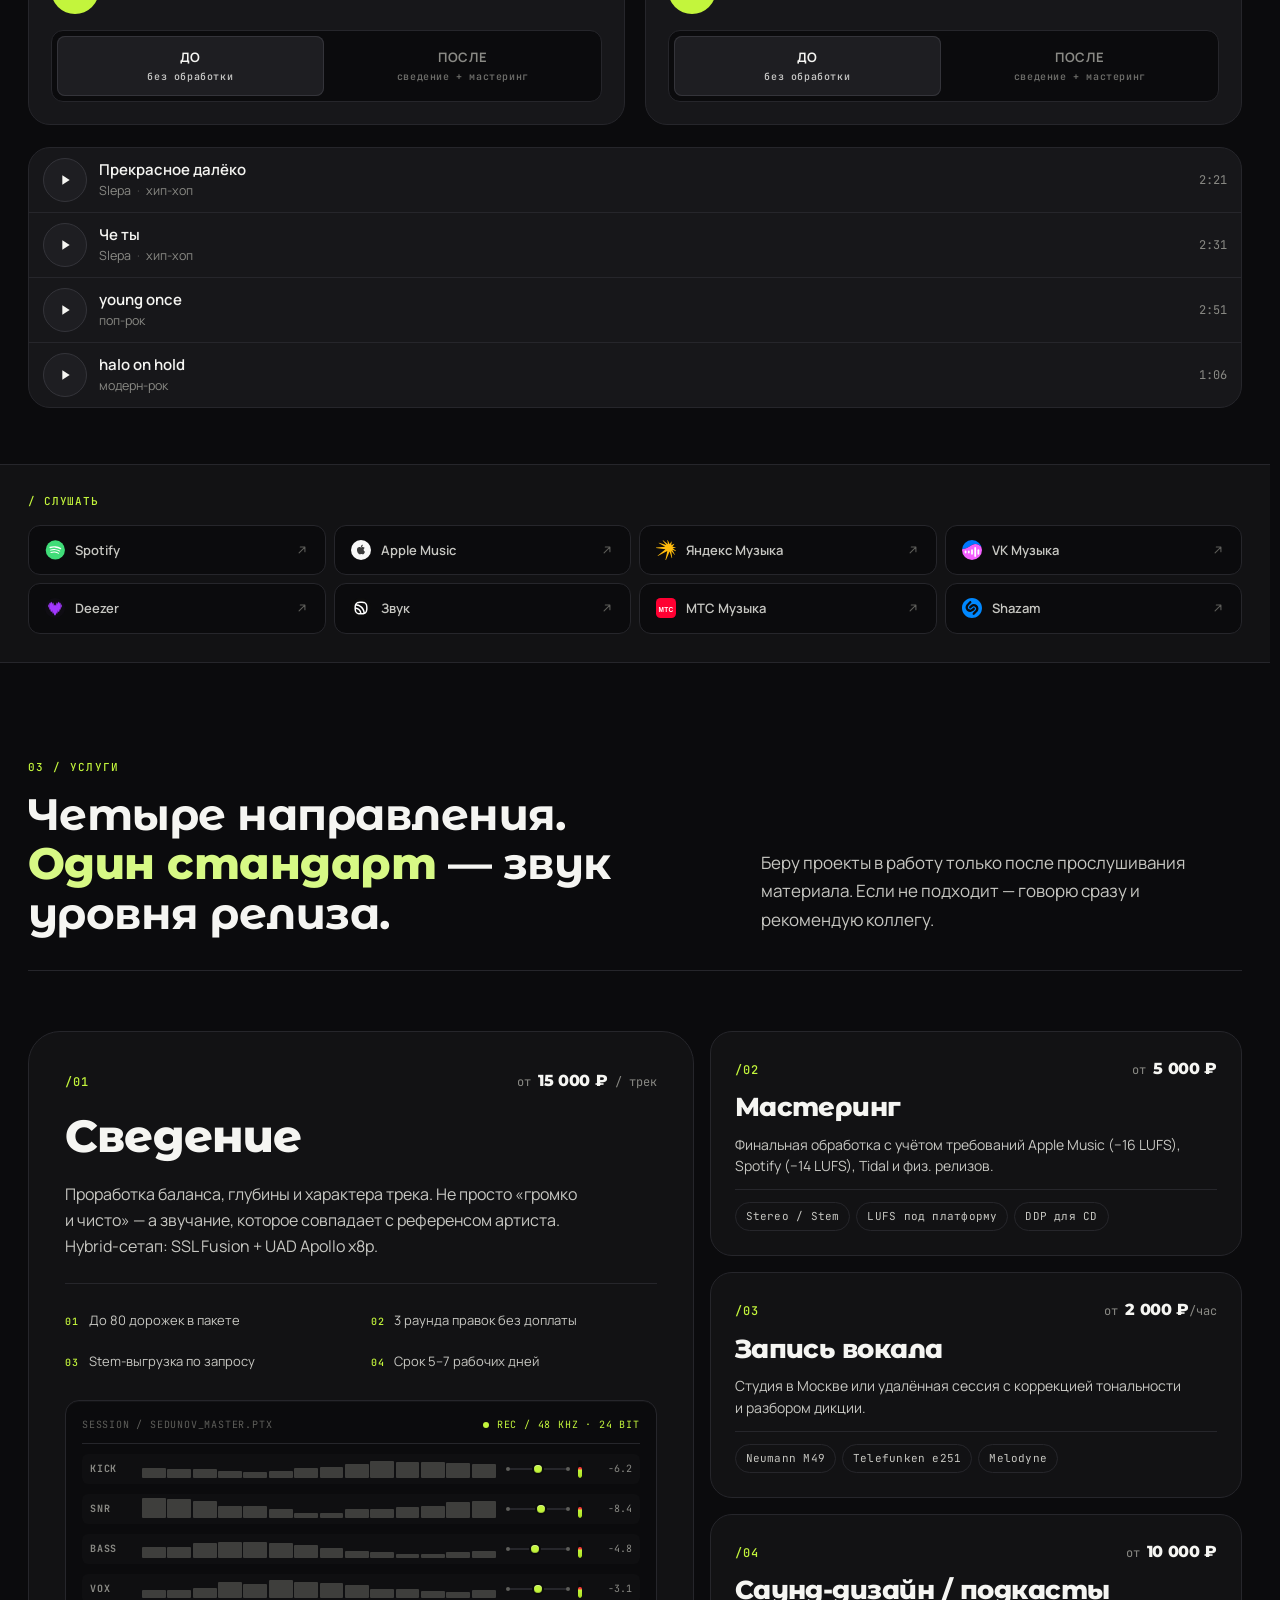
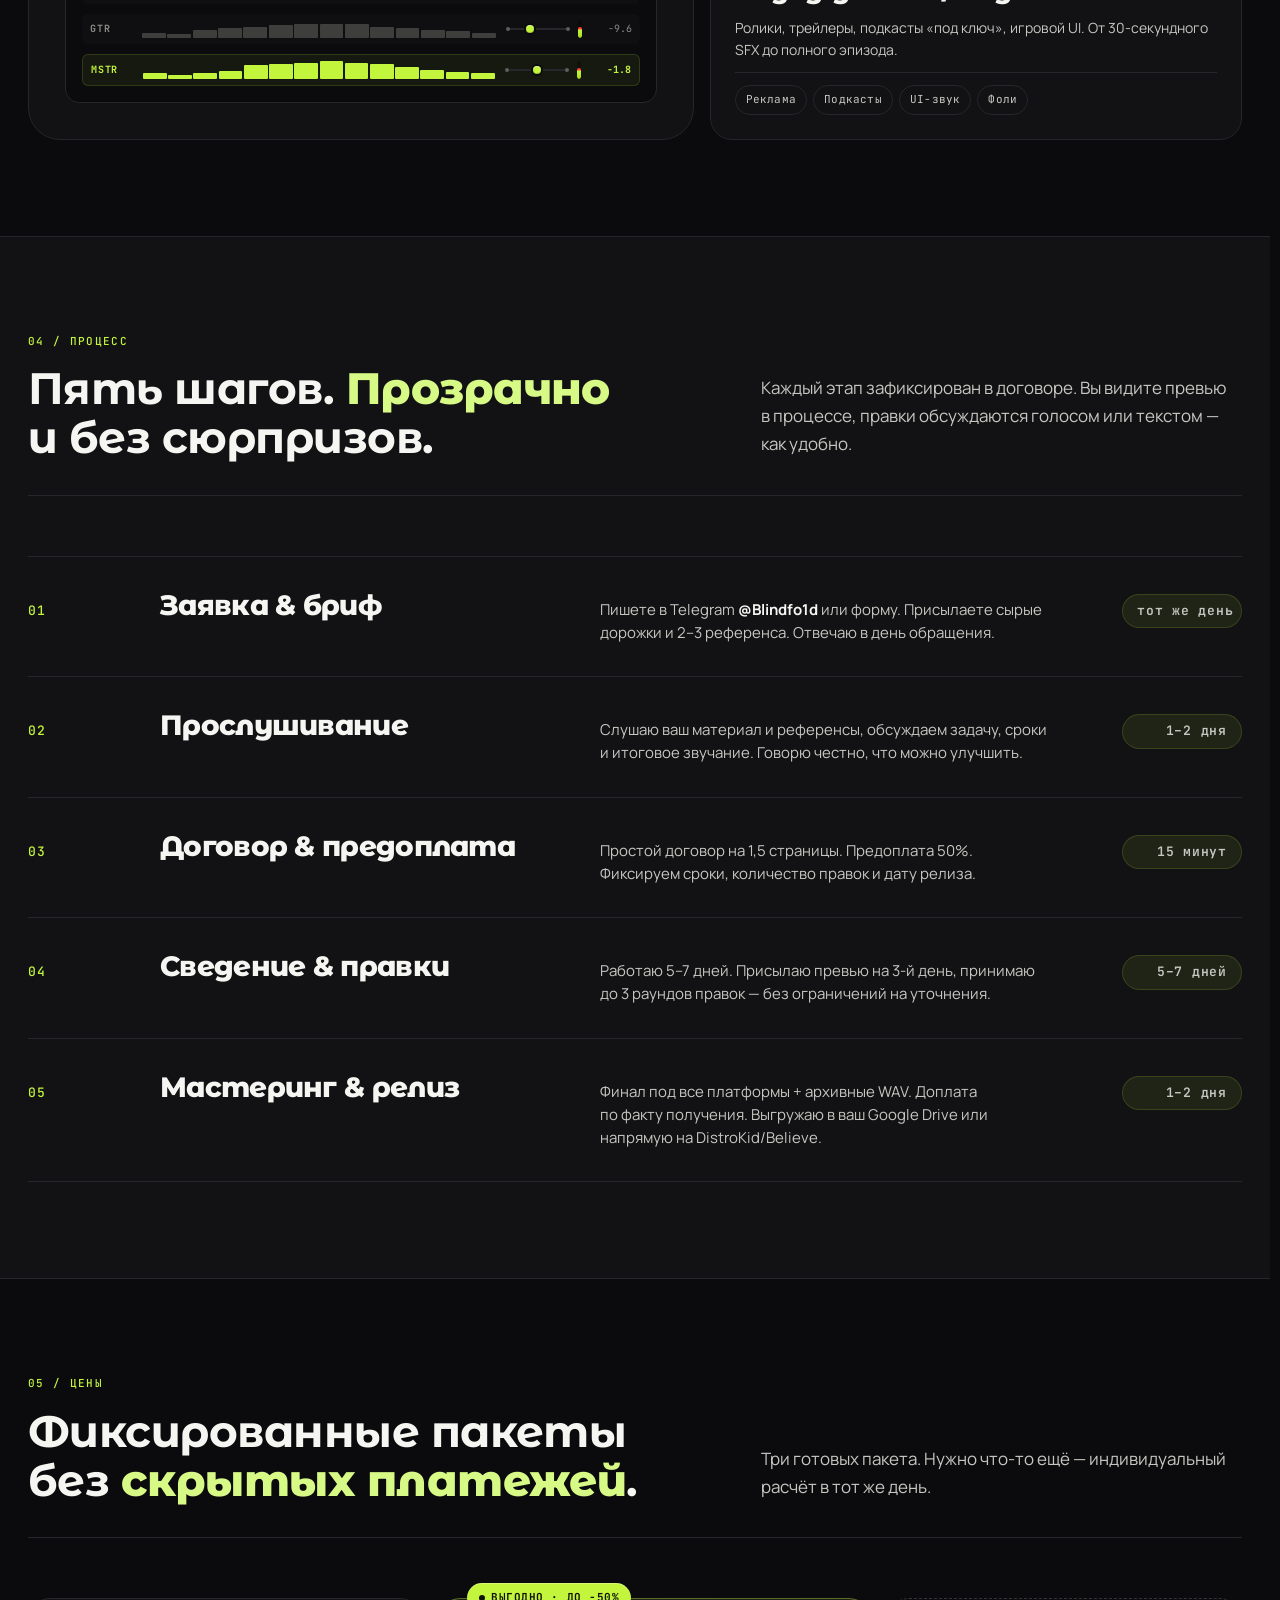
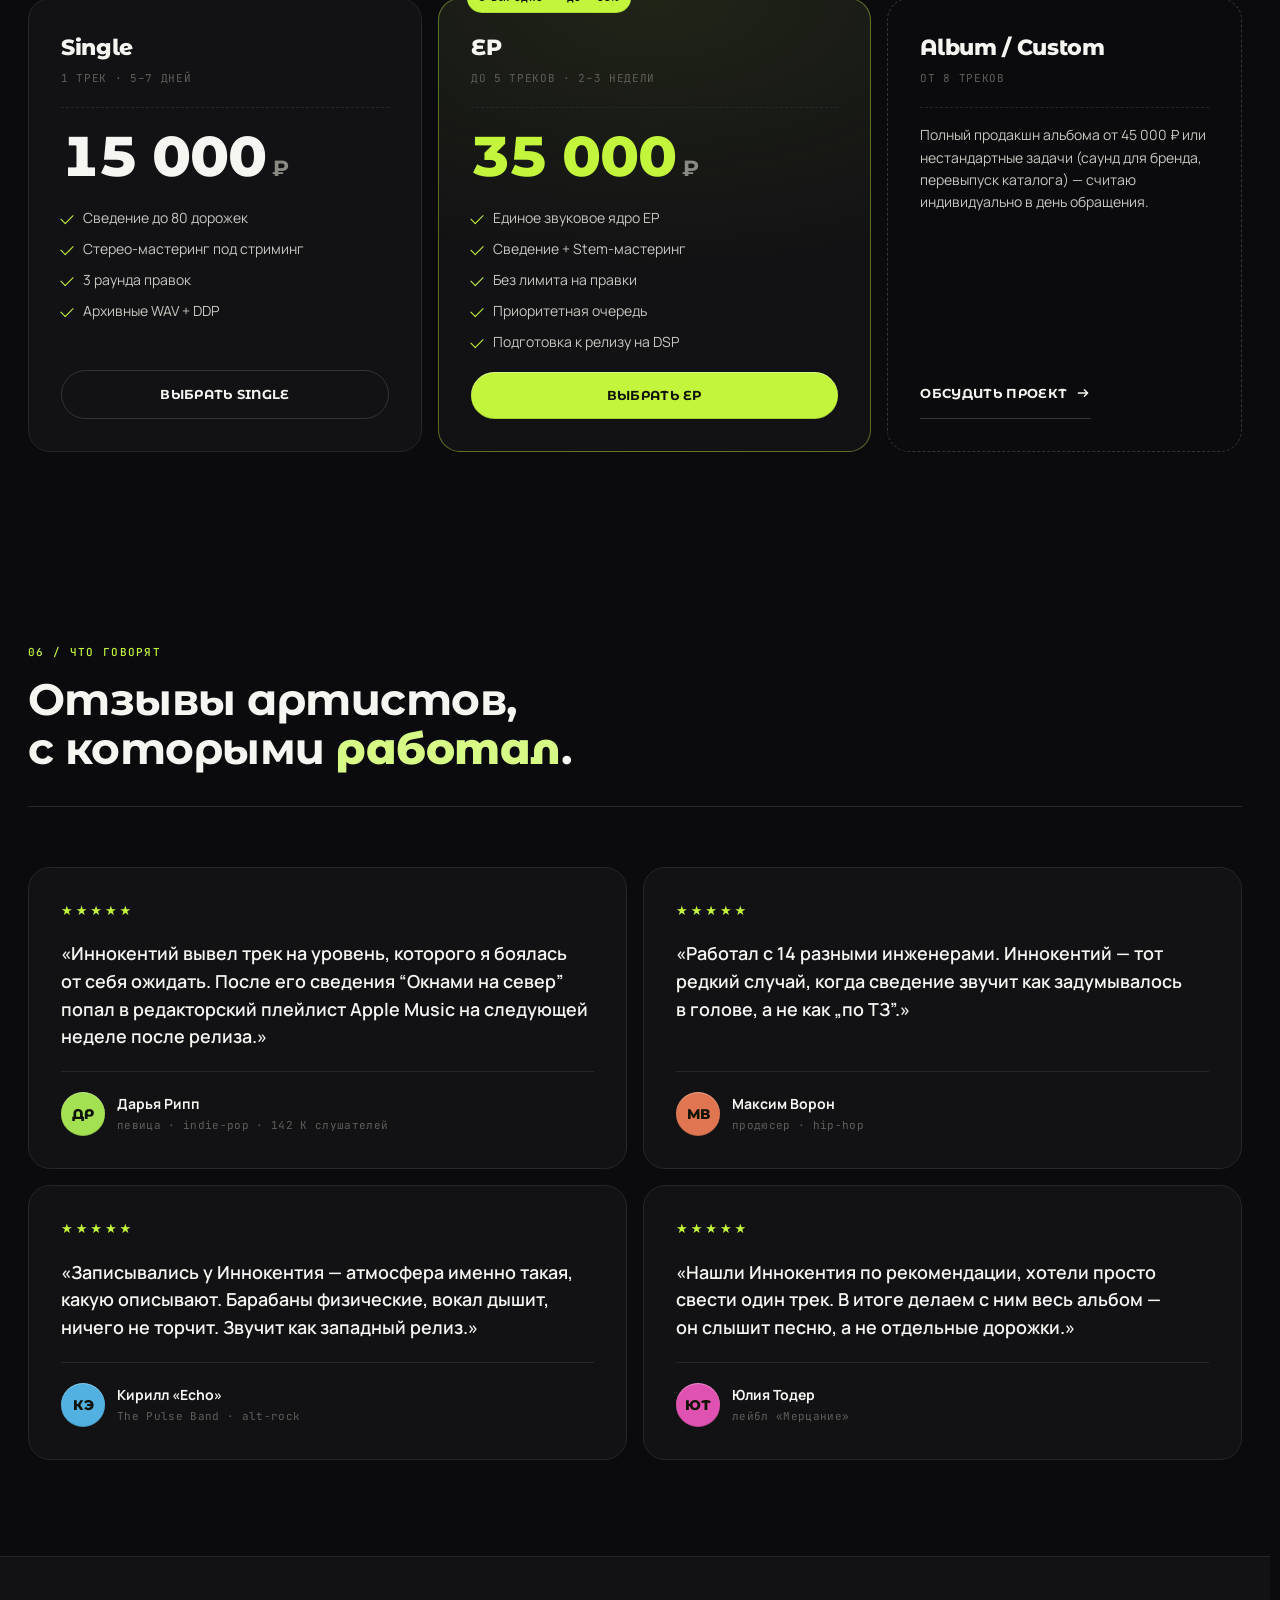
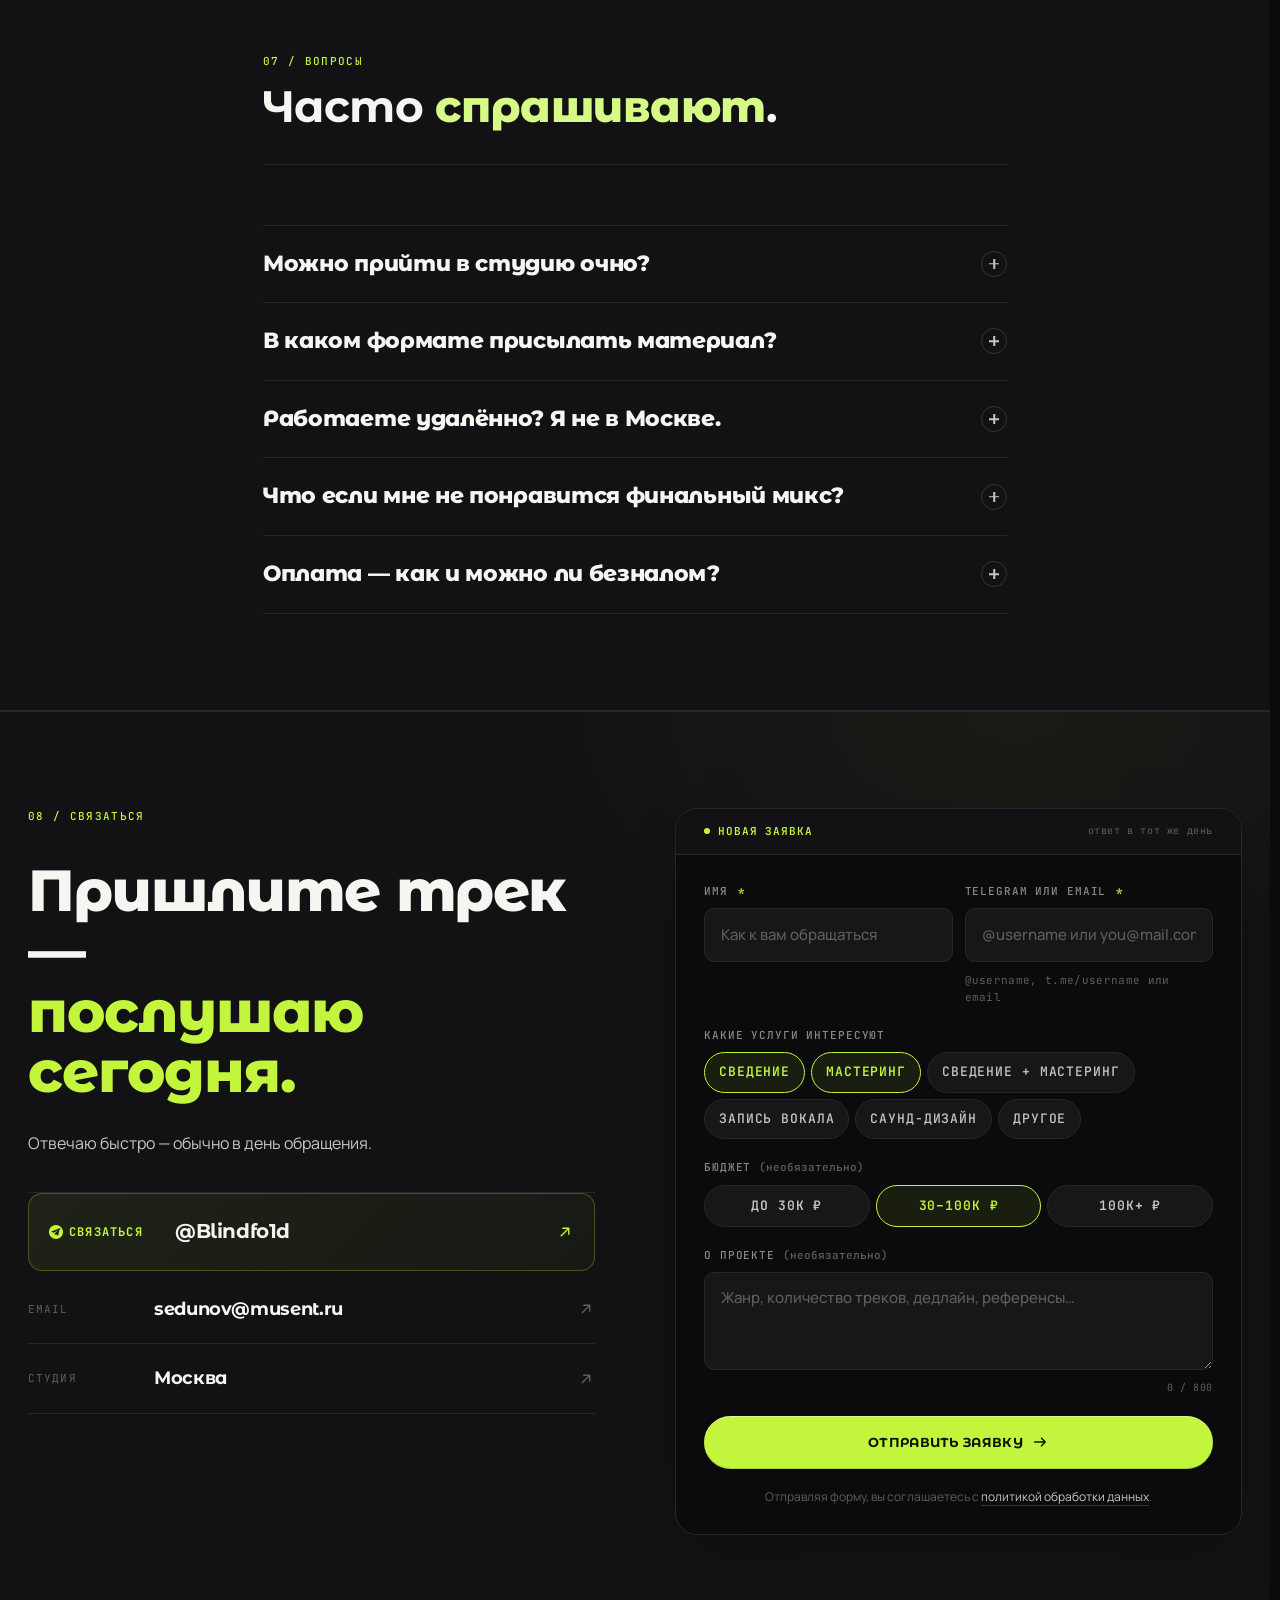
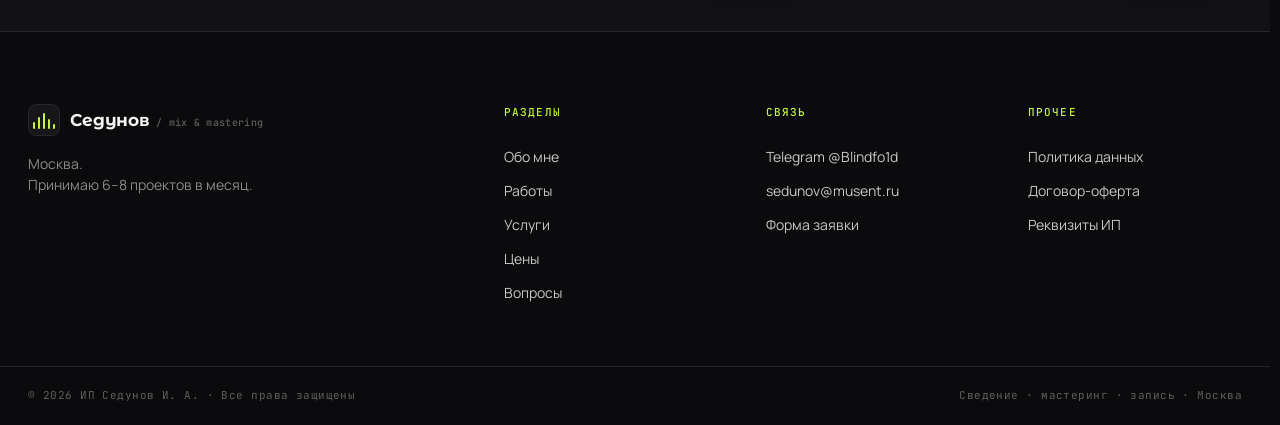
==== commit 55897d56: "Hero lede: drop 'Moscow / remote' line Co-Authored-By: Claude Opus 4.8 <noreply@anthropic.com>" ====
--- a/index.html
+++ b/index.html
@@ -148,7 +148,7 @@
         <h1 class="hero-h1">Sedunov</h1>
 
         <p class="hero-lede">
-          От записи вокала до&nbsp;финального мастера. Москва&nbsp;· удалённо.<br />
+          От записи вокала до&nbsp;финального мастера.<br />
           200+&nbsp;релизов, попадания в&nbsp;редакторские плейлисты.
         </p>
 
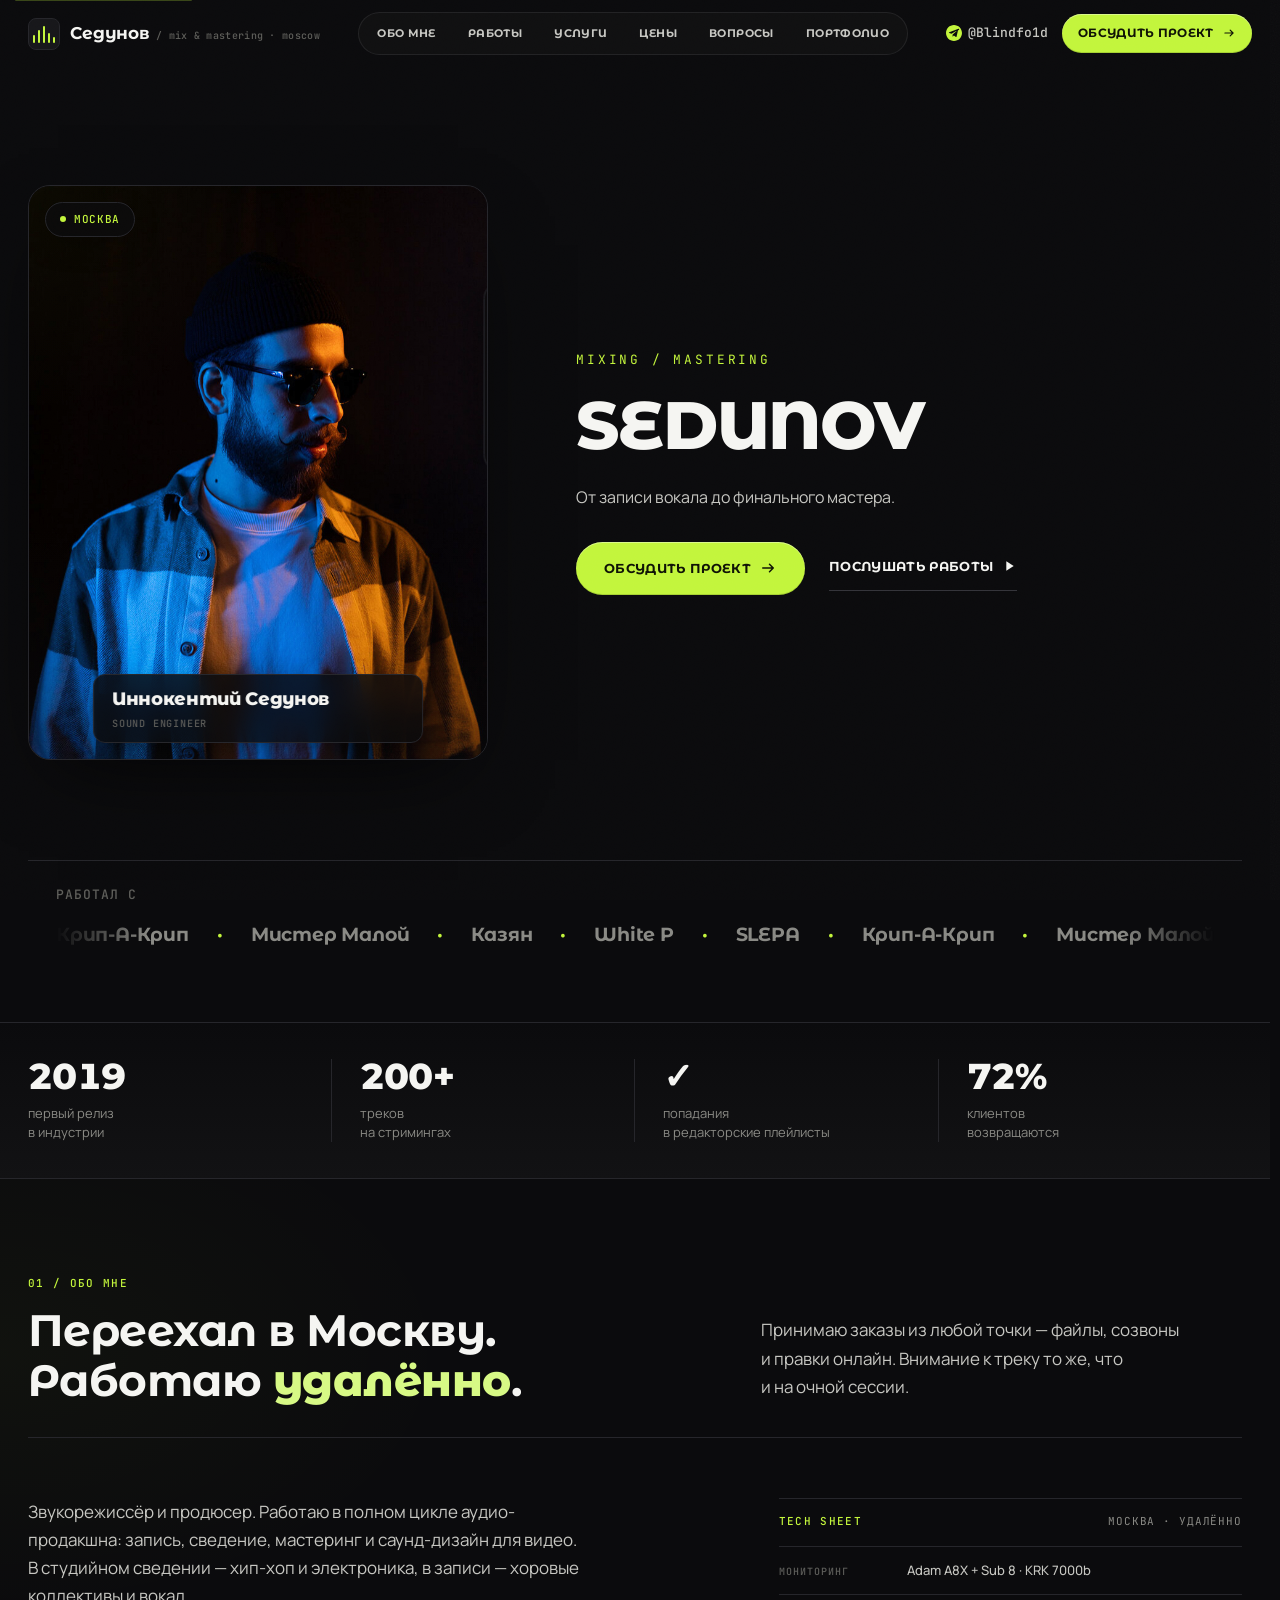
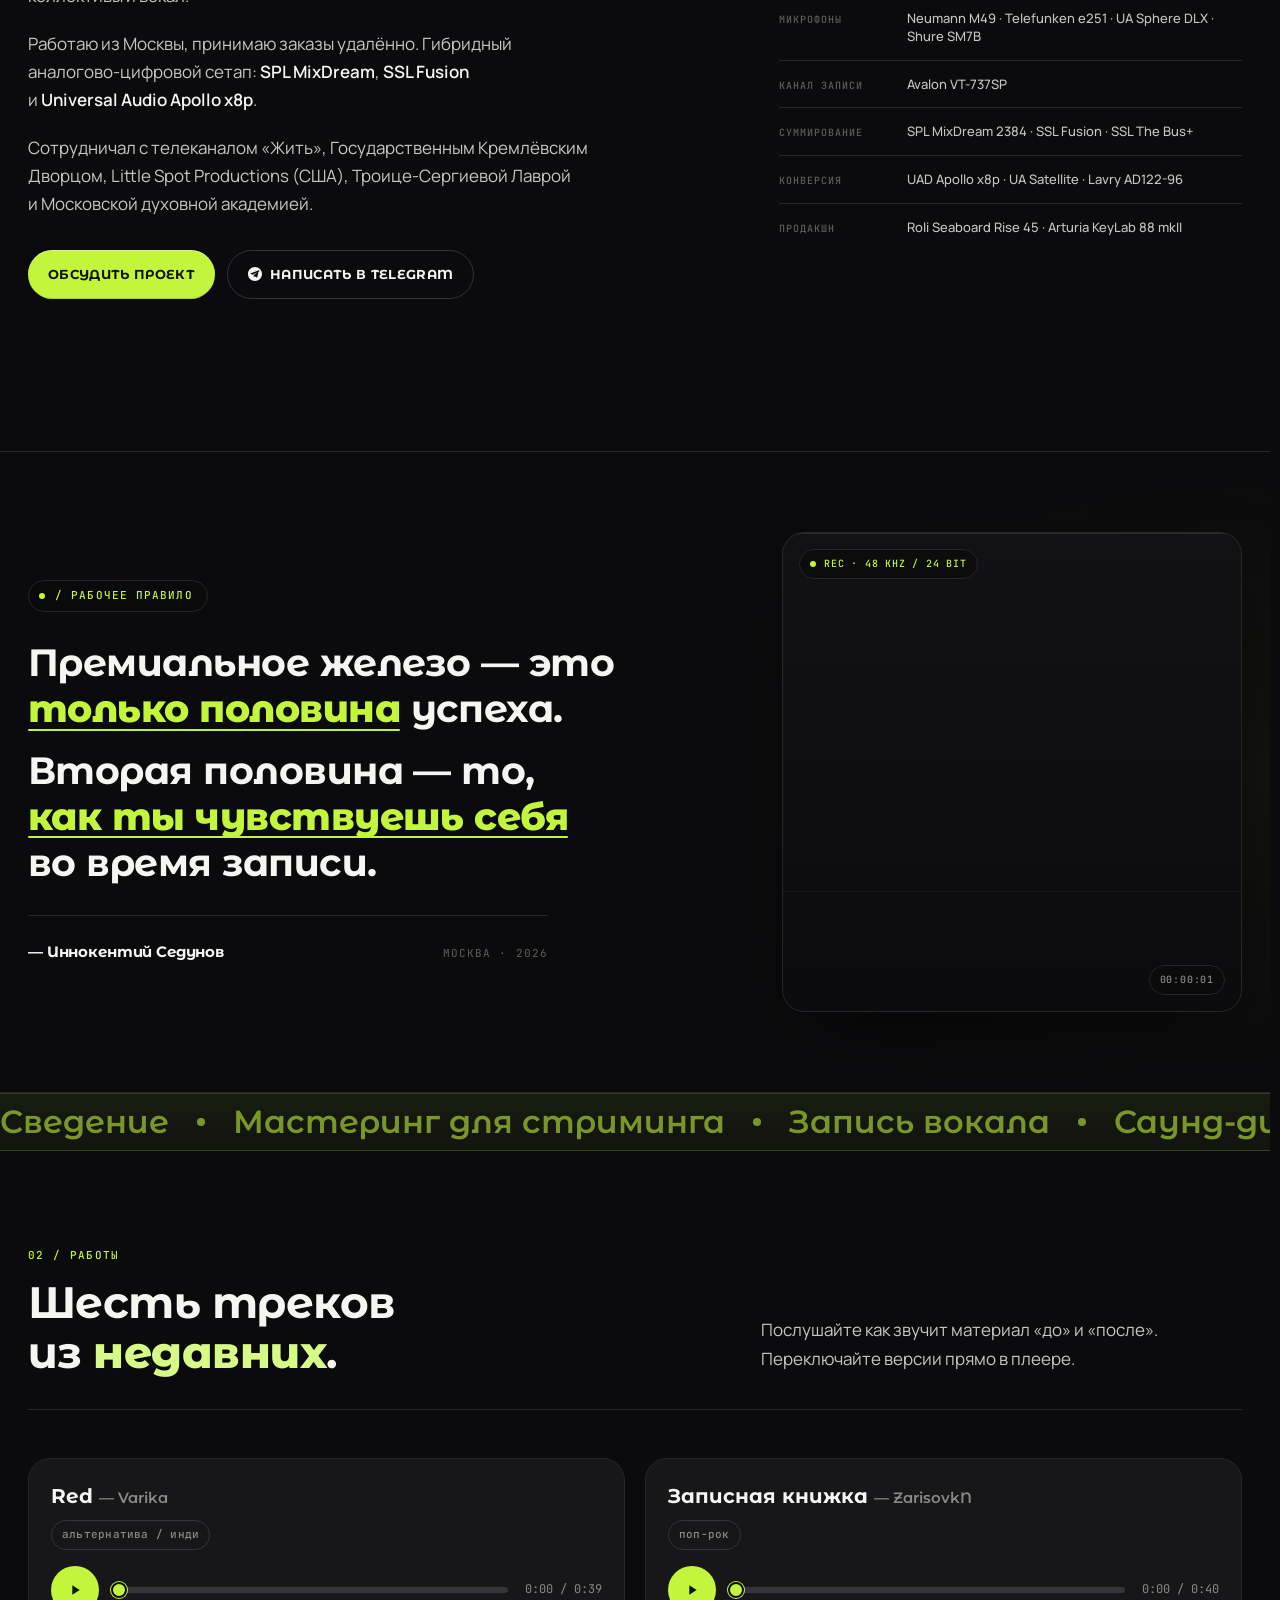
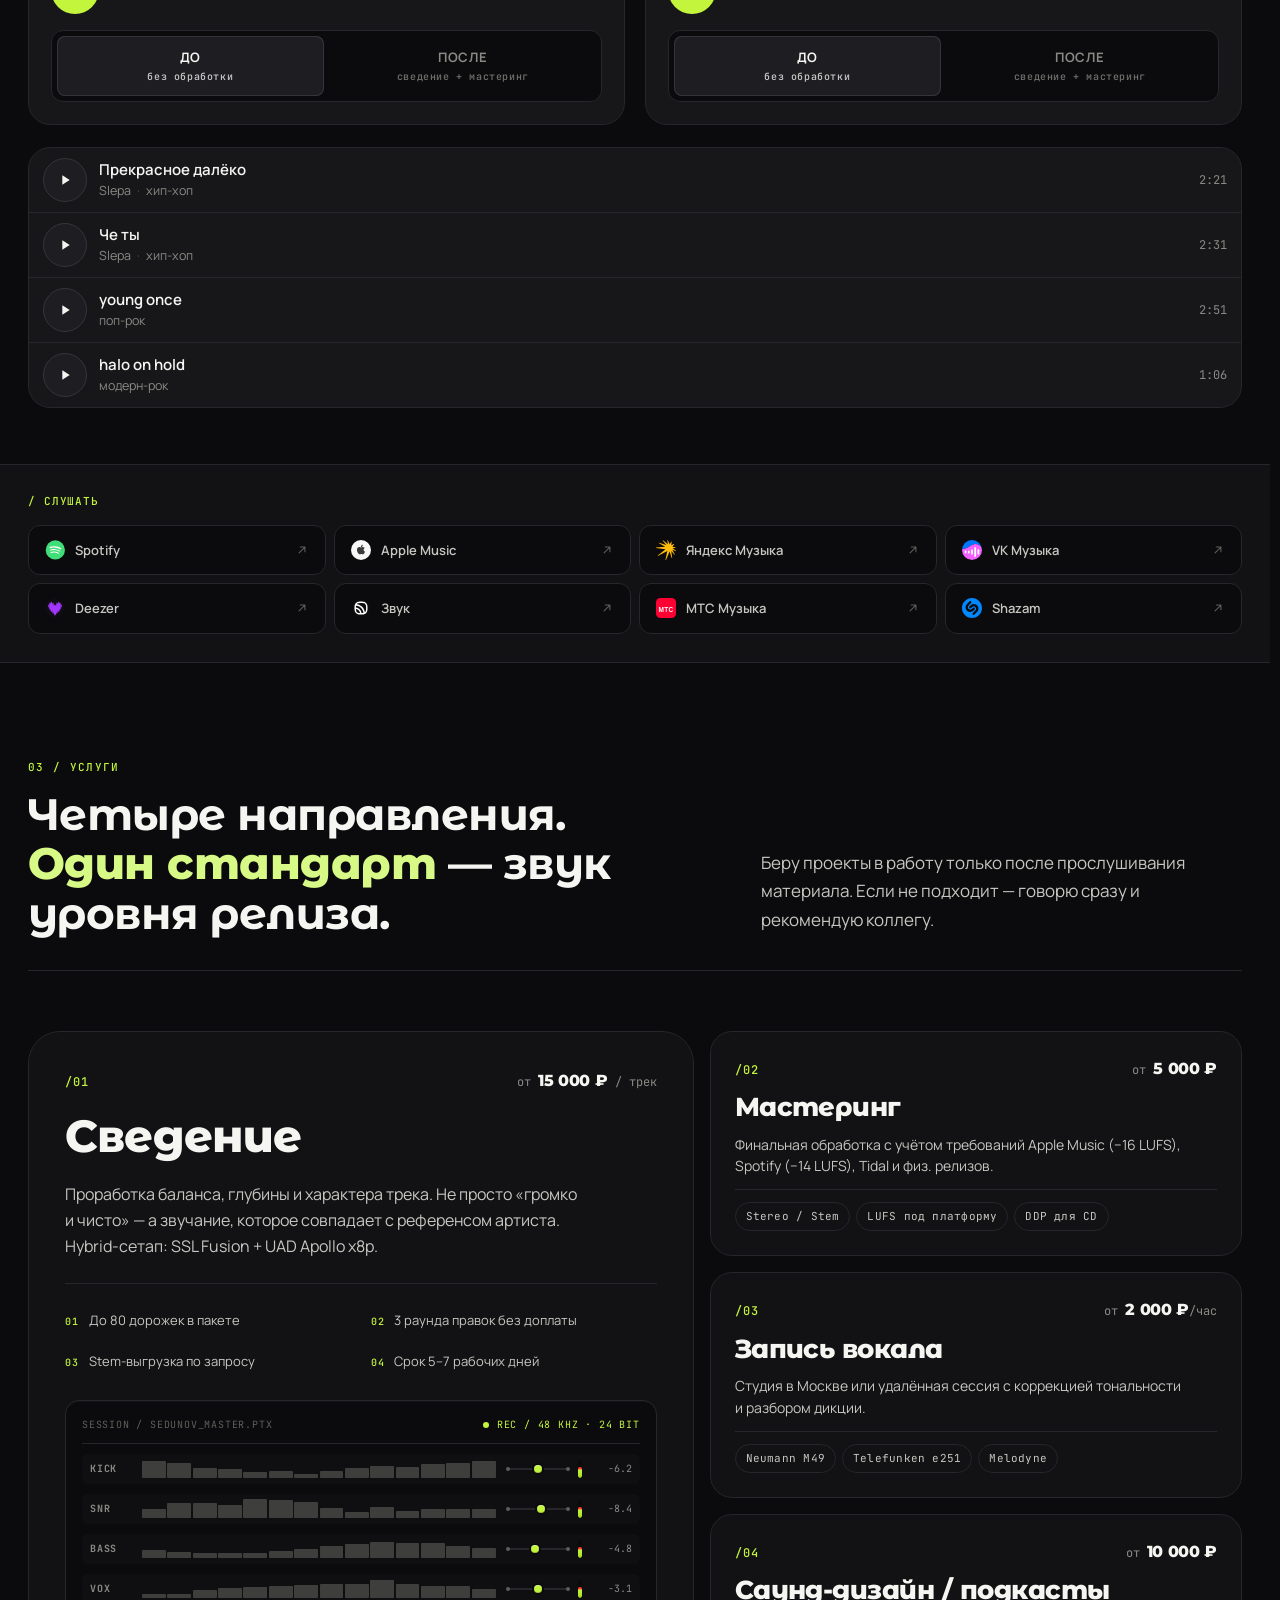
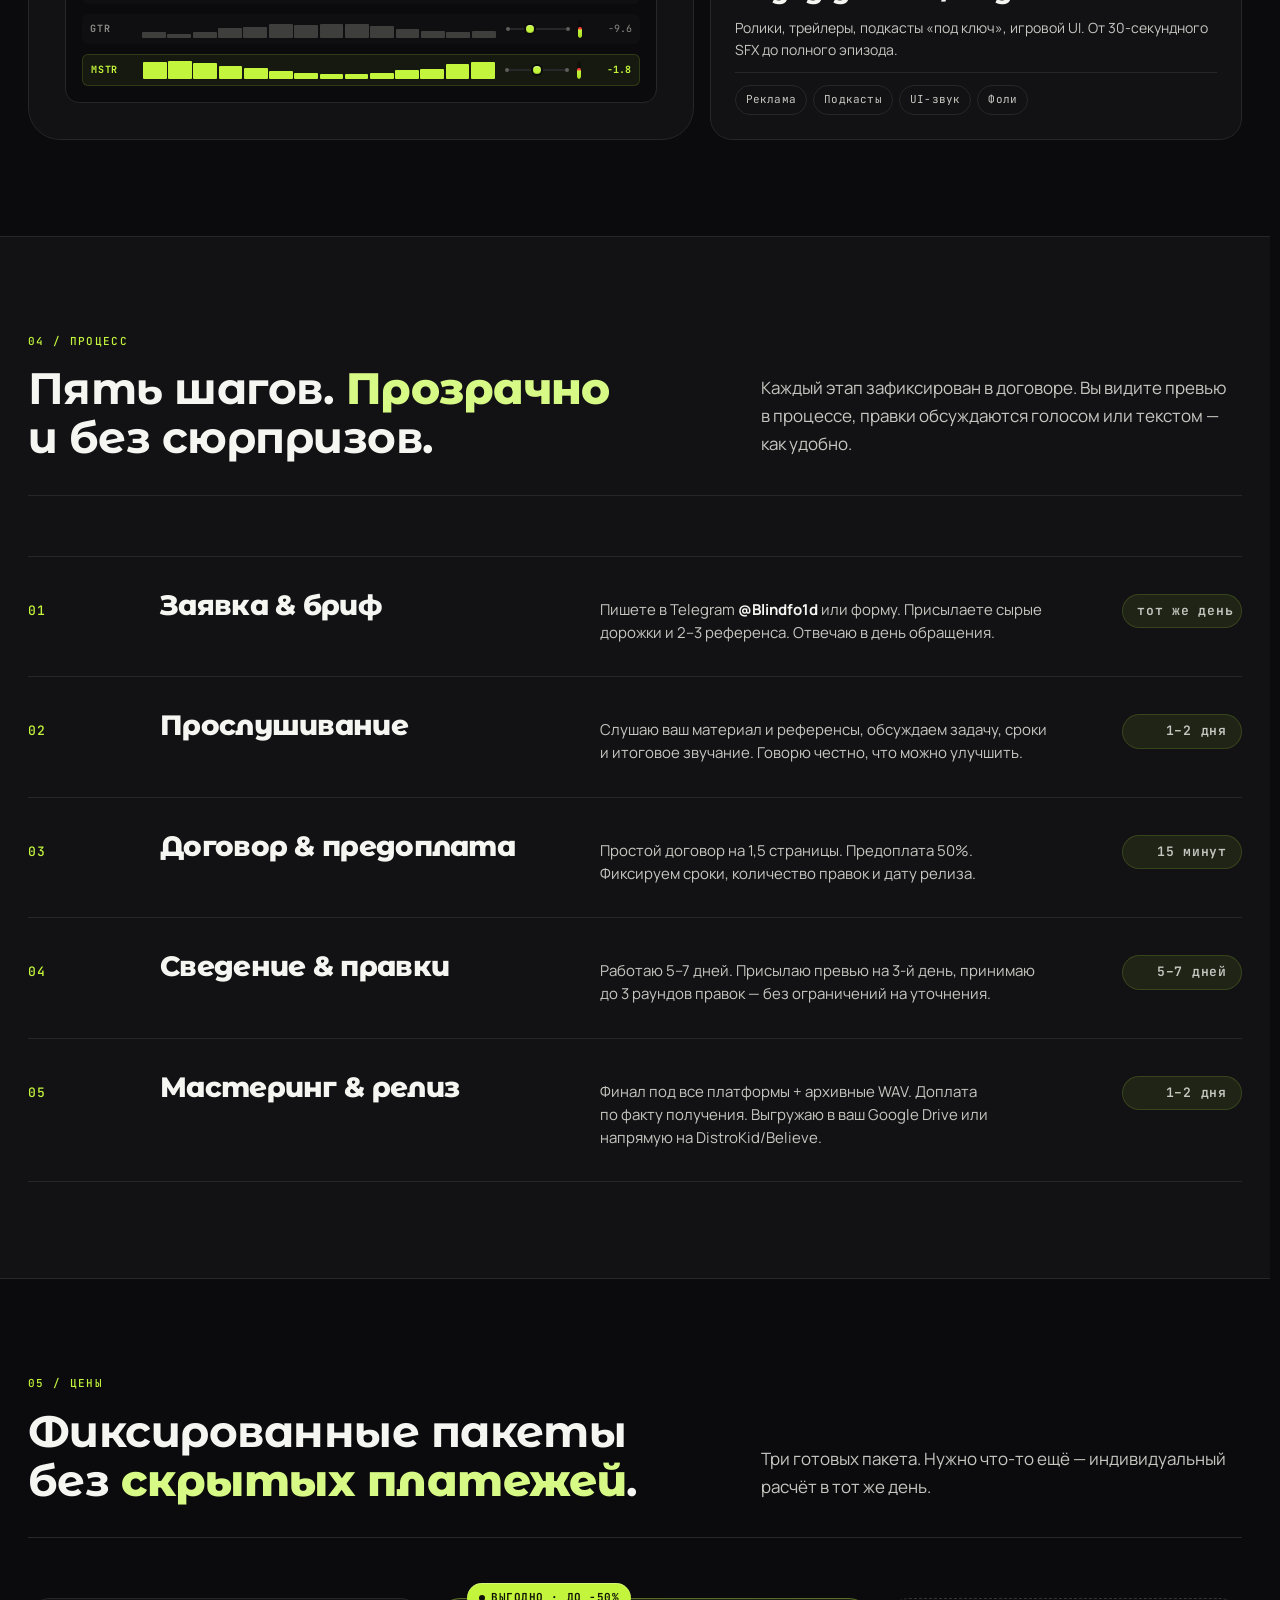
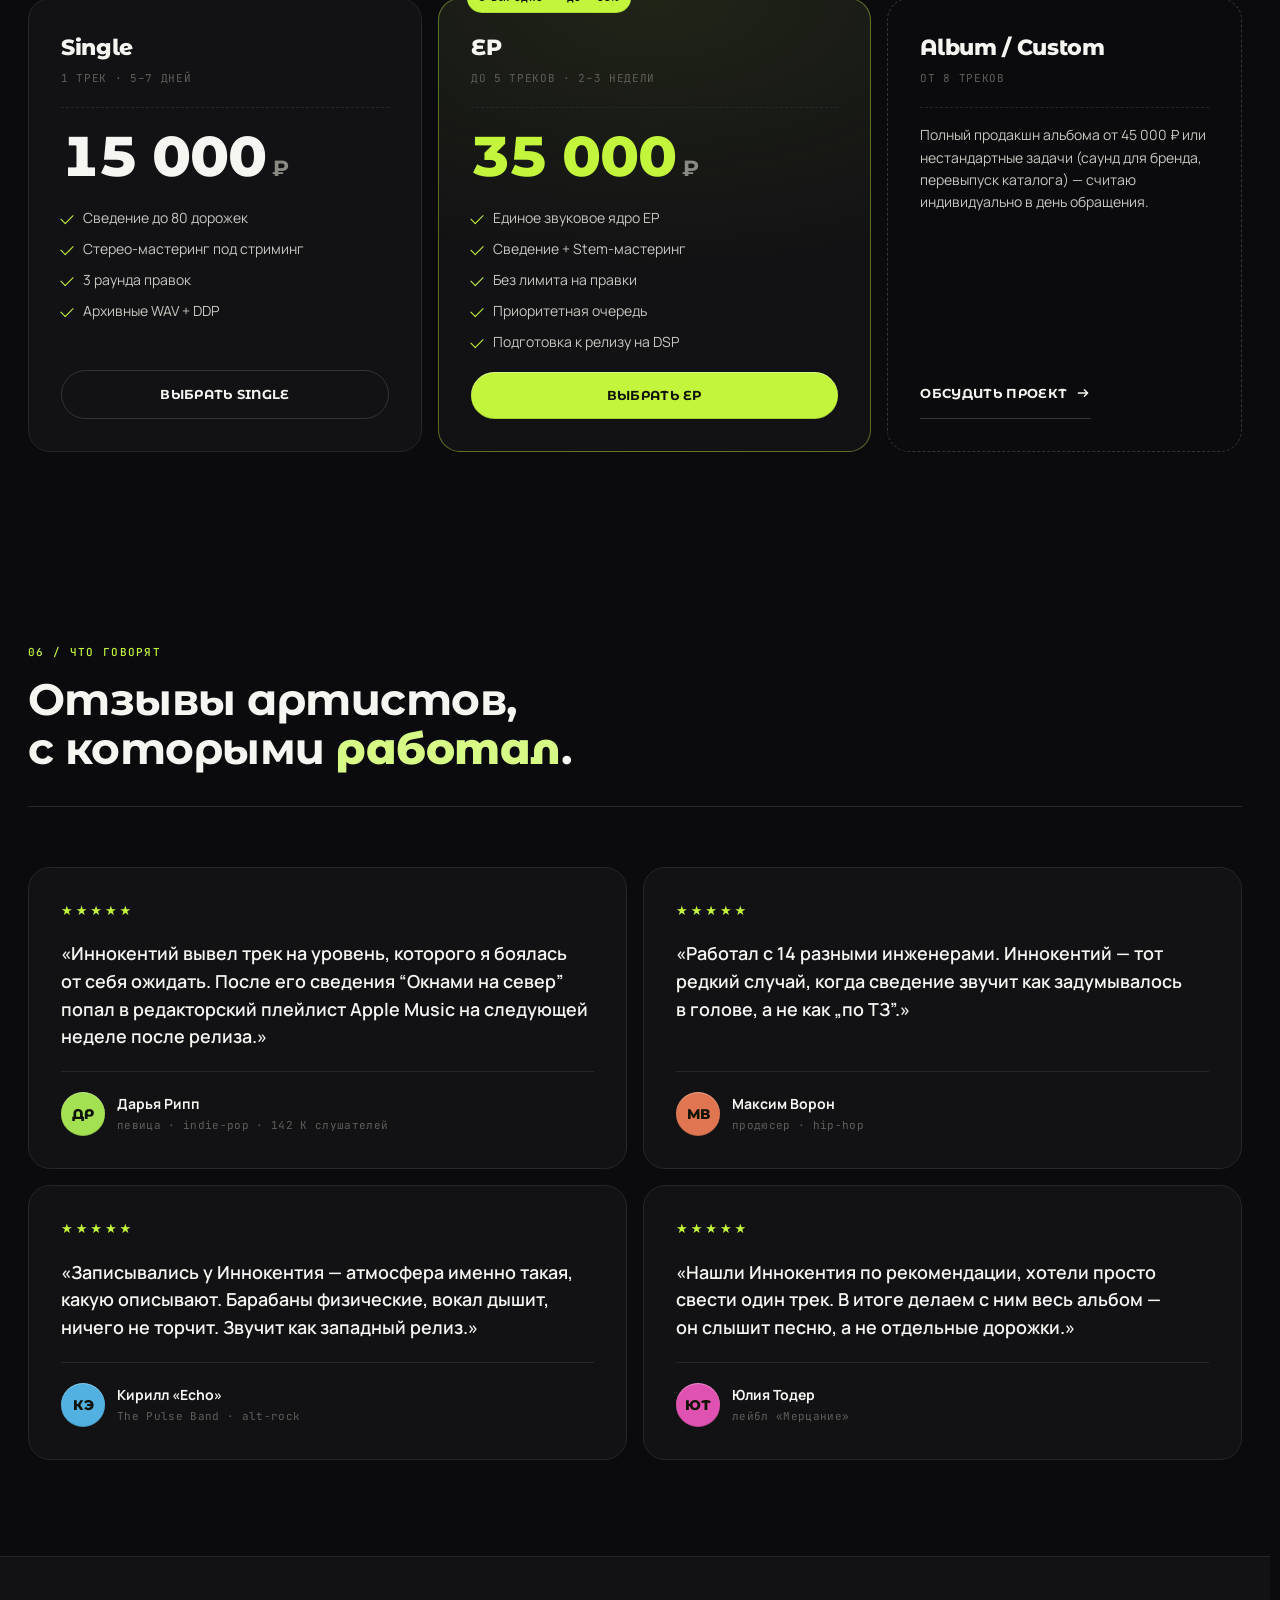
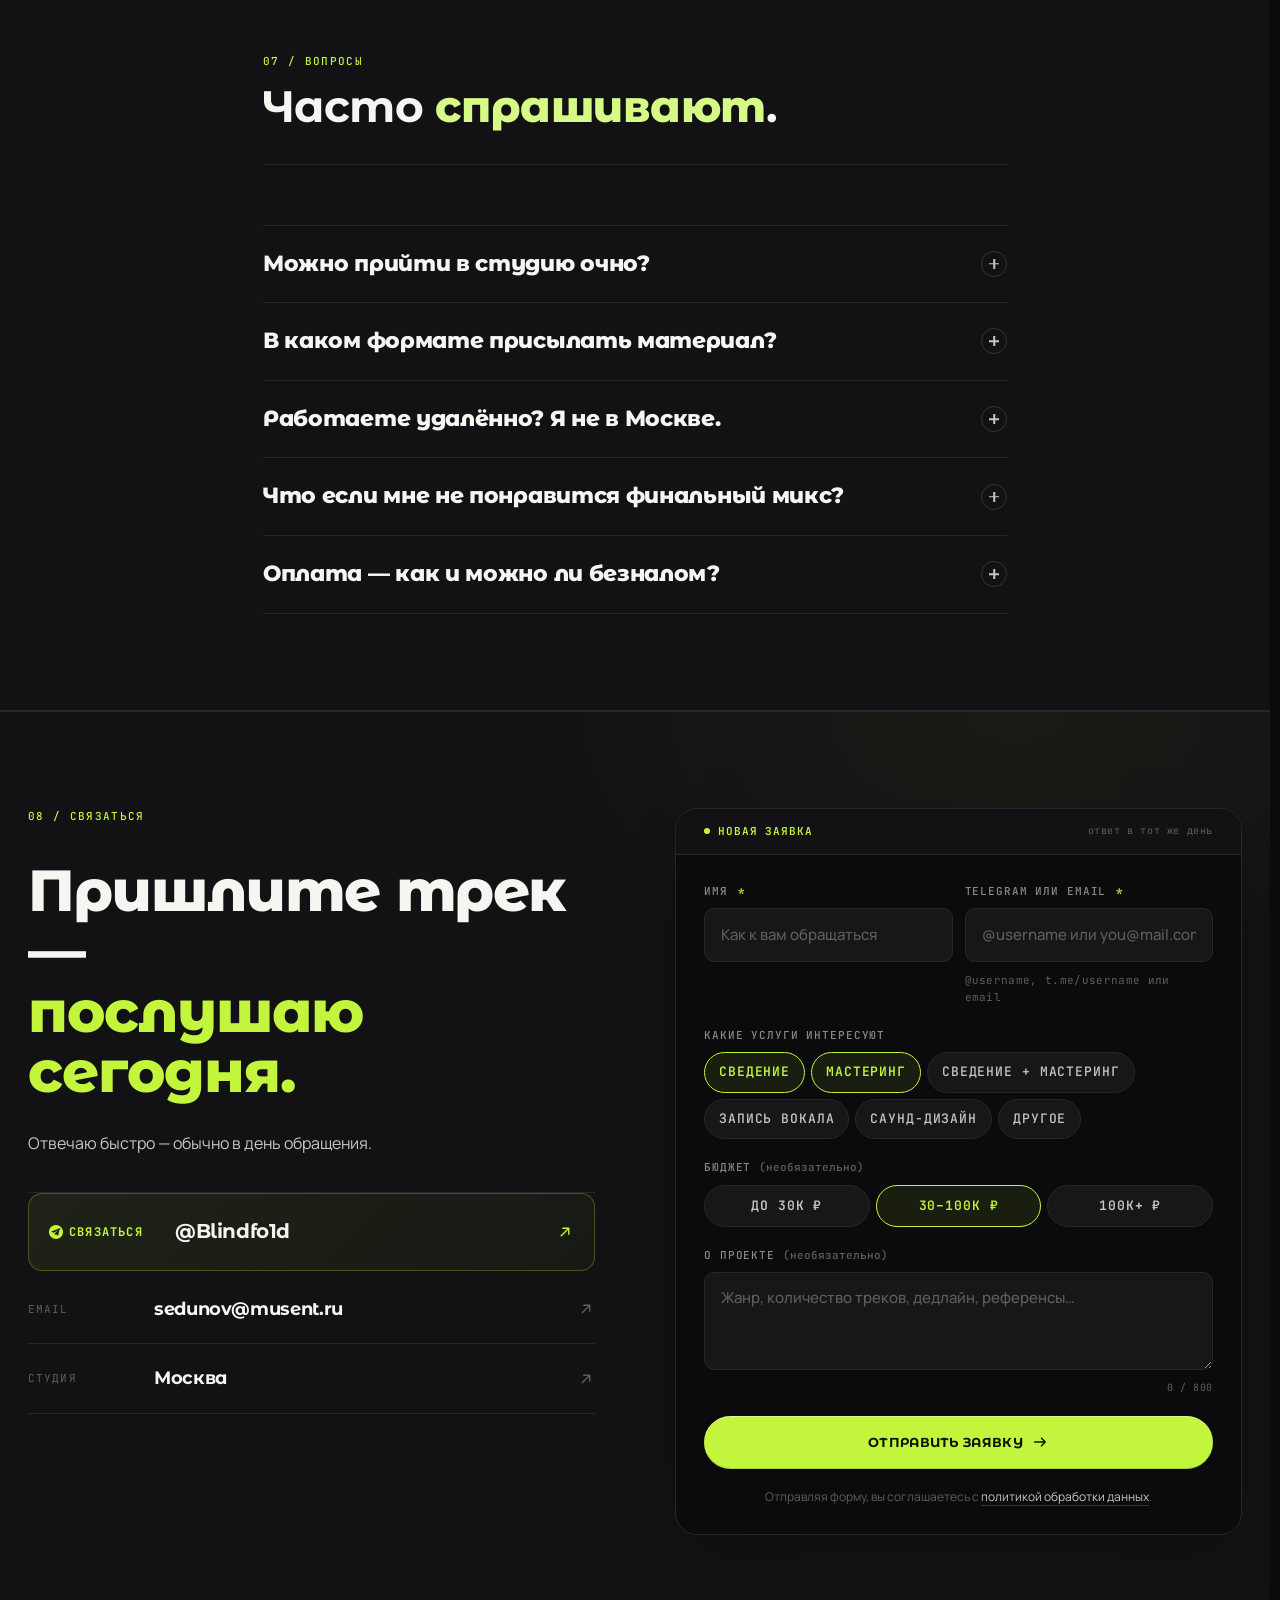
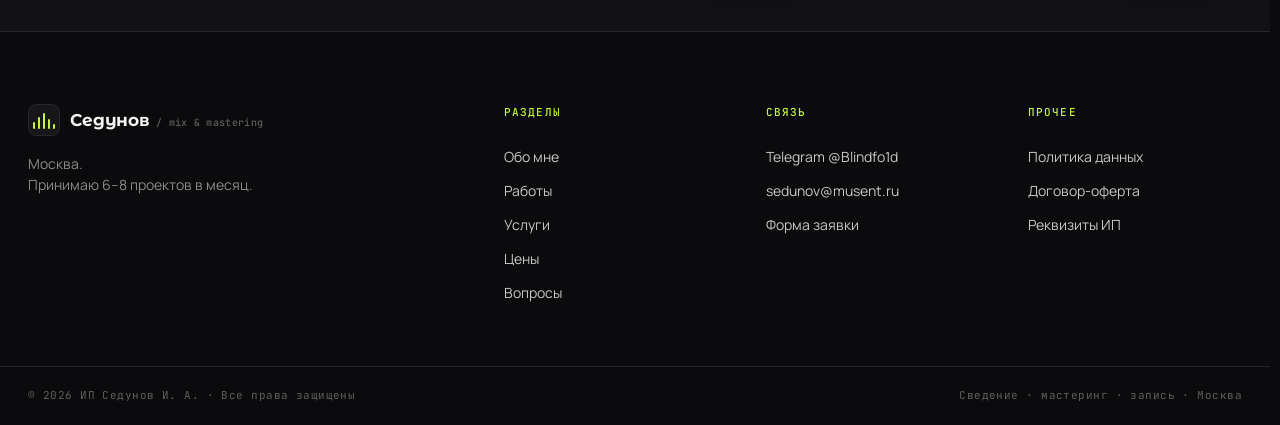
==== commit b1955f39: "Hero lede: drop credentials line (temporary) Co-Authored-By: Claude Opus 4.8 <noreply@anthropic.com>" ====
--- a/index.html
+++ b/index.html
@@ -148,8 +148,7 @@
         <h1 class="hero-h1">Sedunov</h1>
 
         <p class="hero-lede">
-          От записи вокала до&nbsp;финального мастера.<br />
-          200+&nbsp;релизов, попадания в&nbsp;редакторские плейлисты.
+          От записи вокала до&nbsp;финального мастера.
         </p>
 
         <div class="hero-cta">
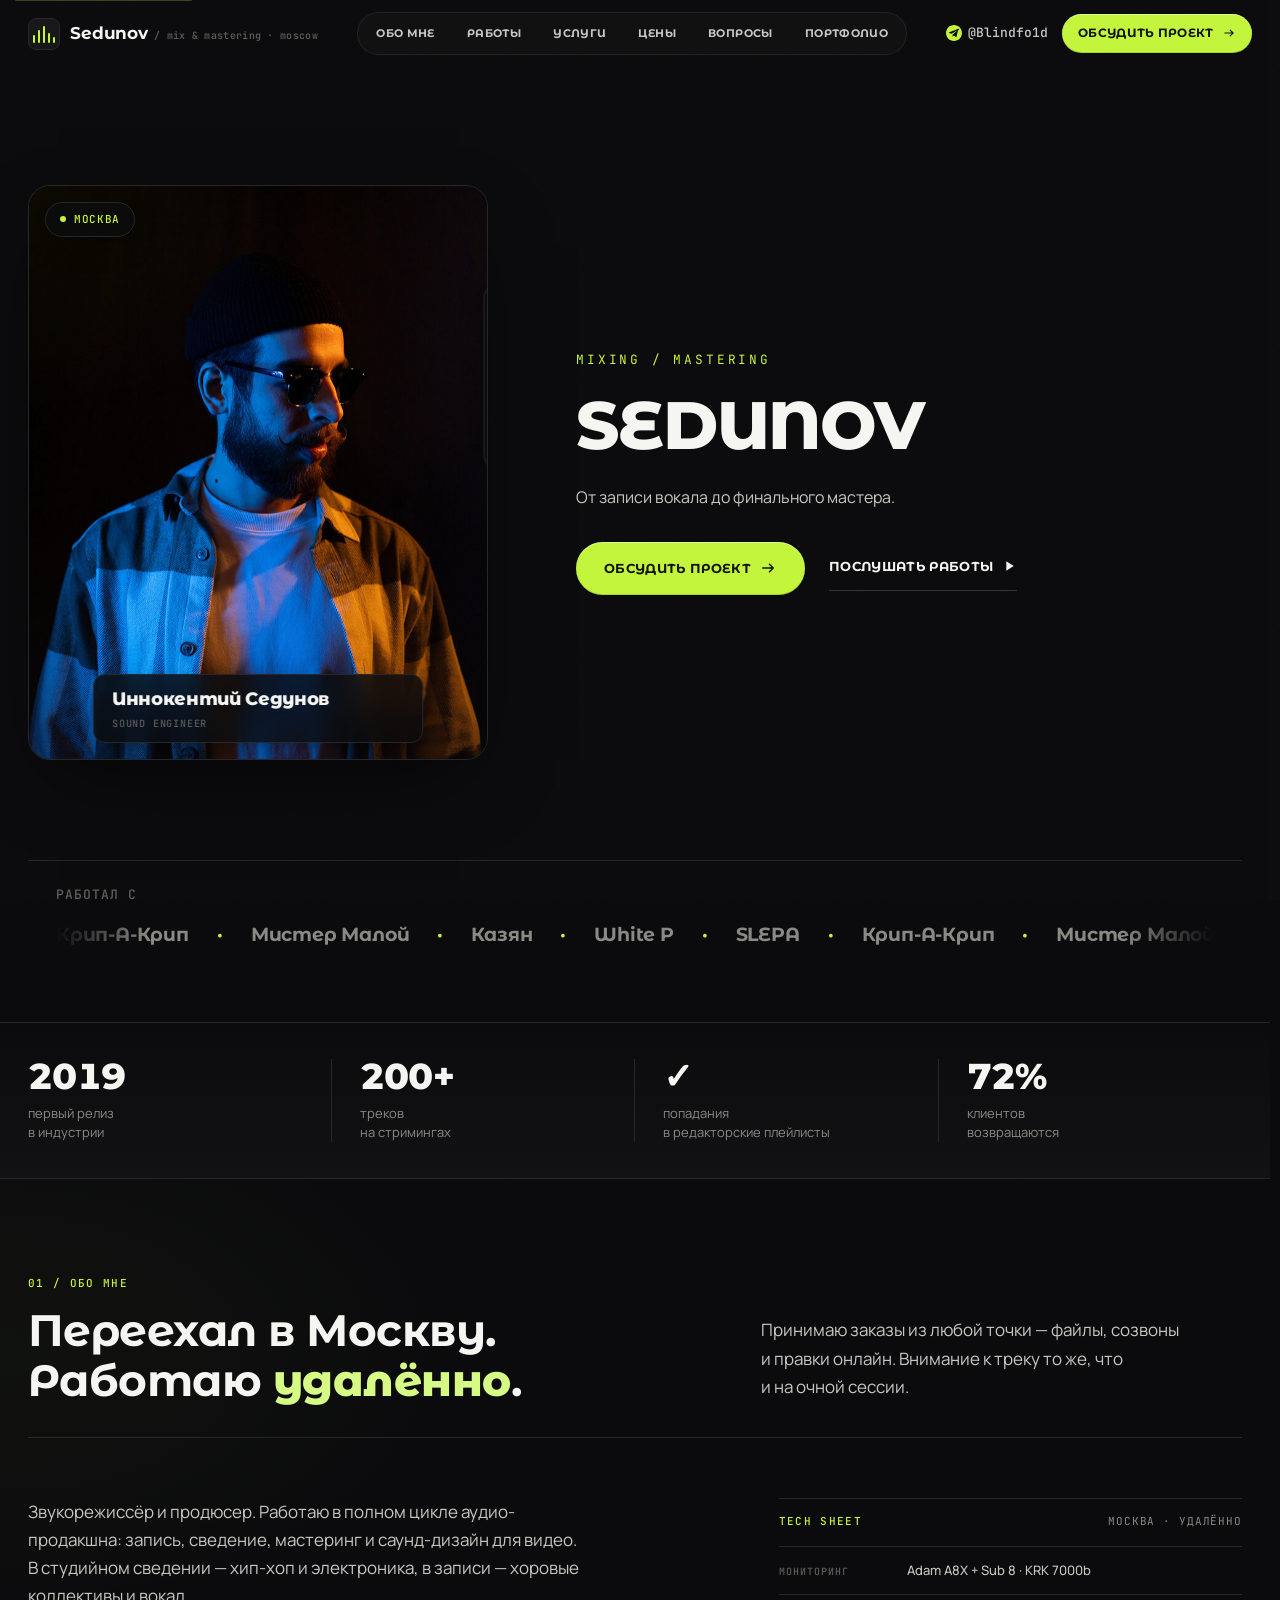
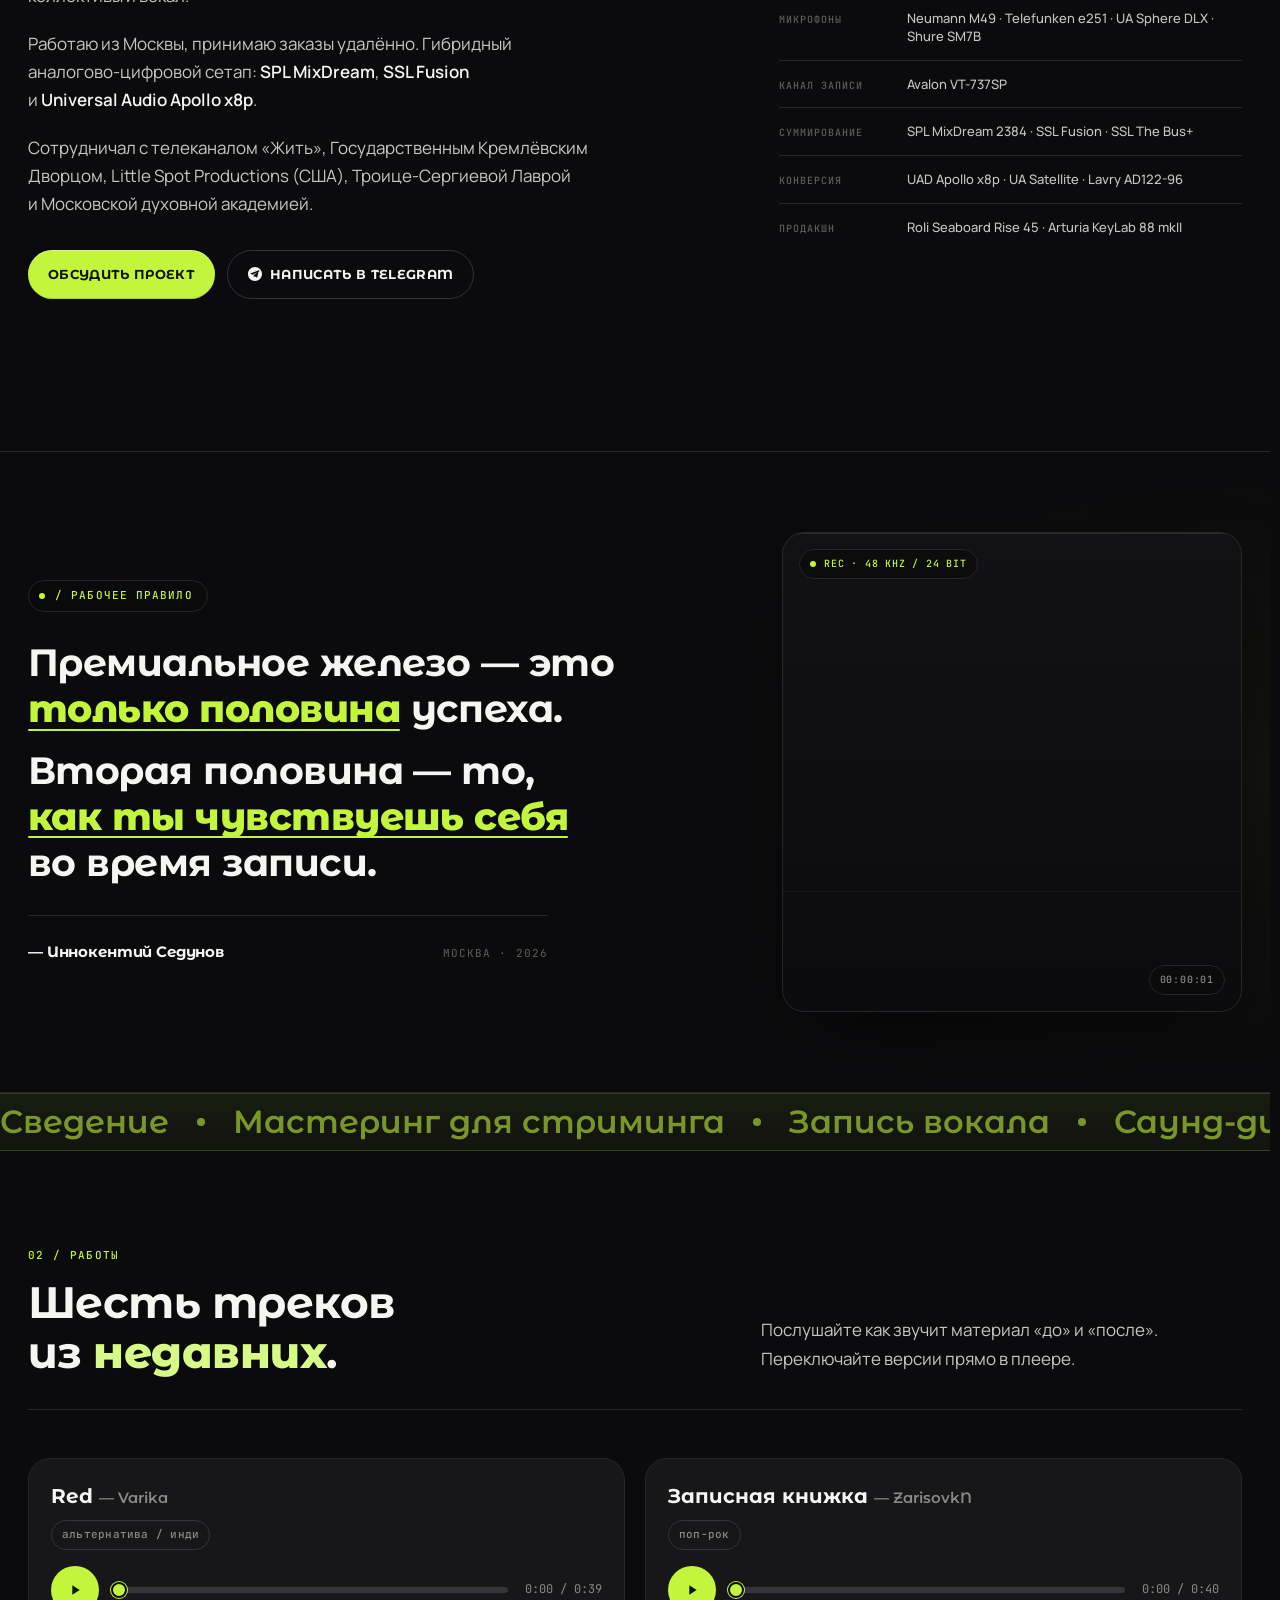
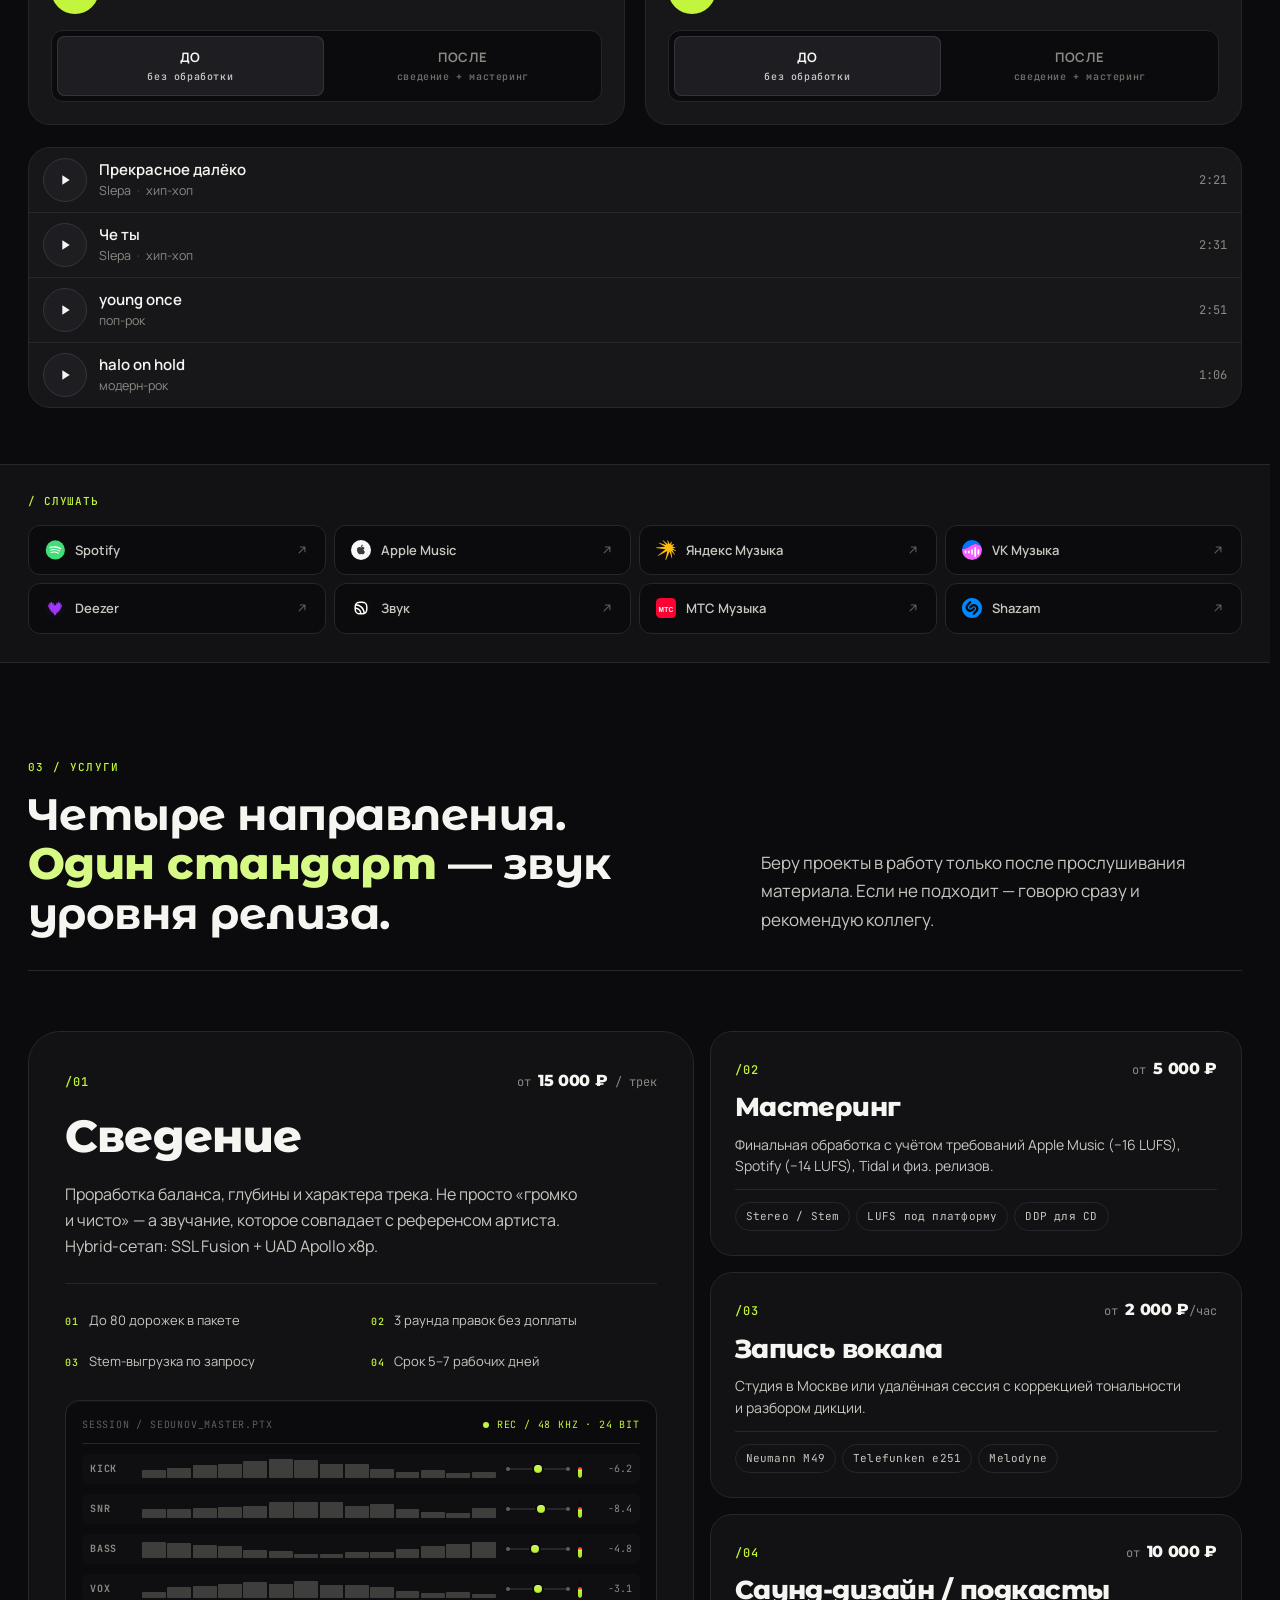
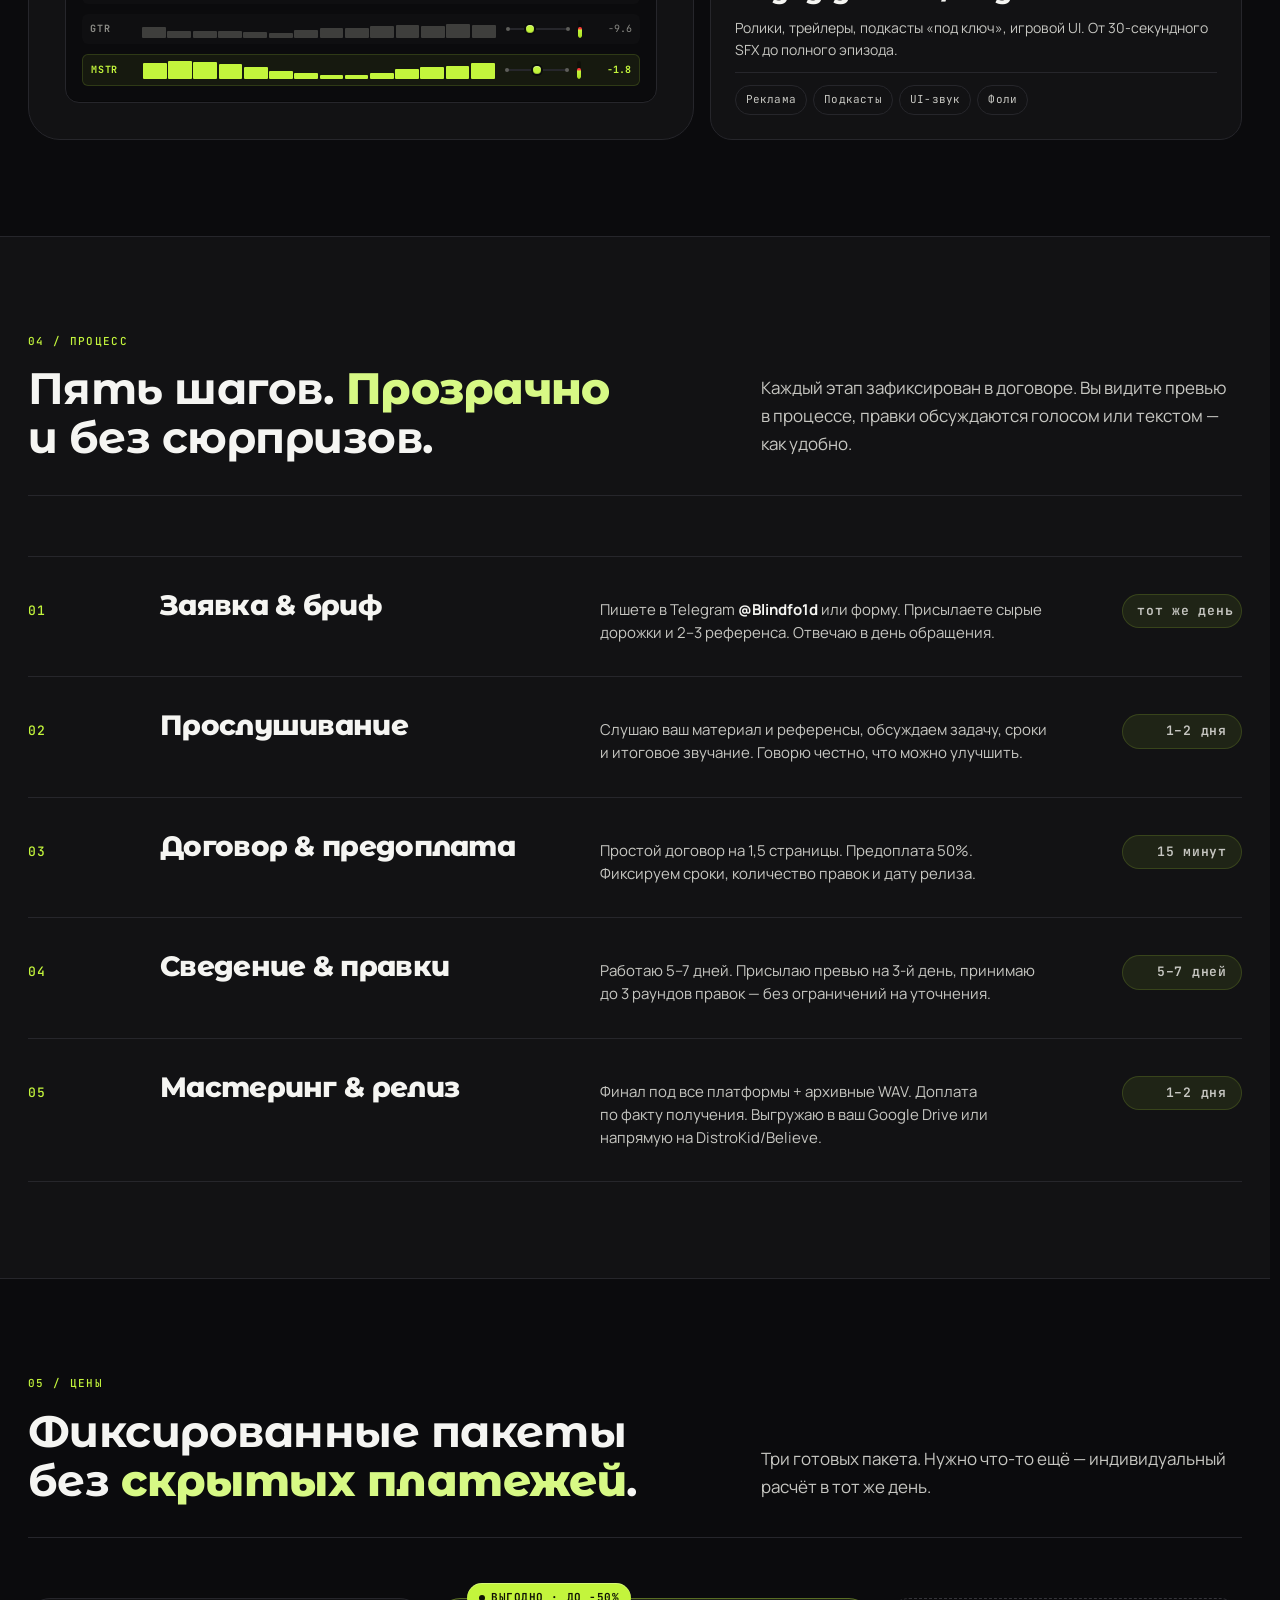
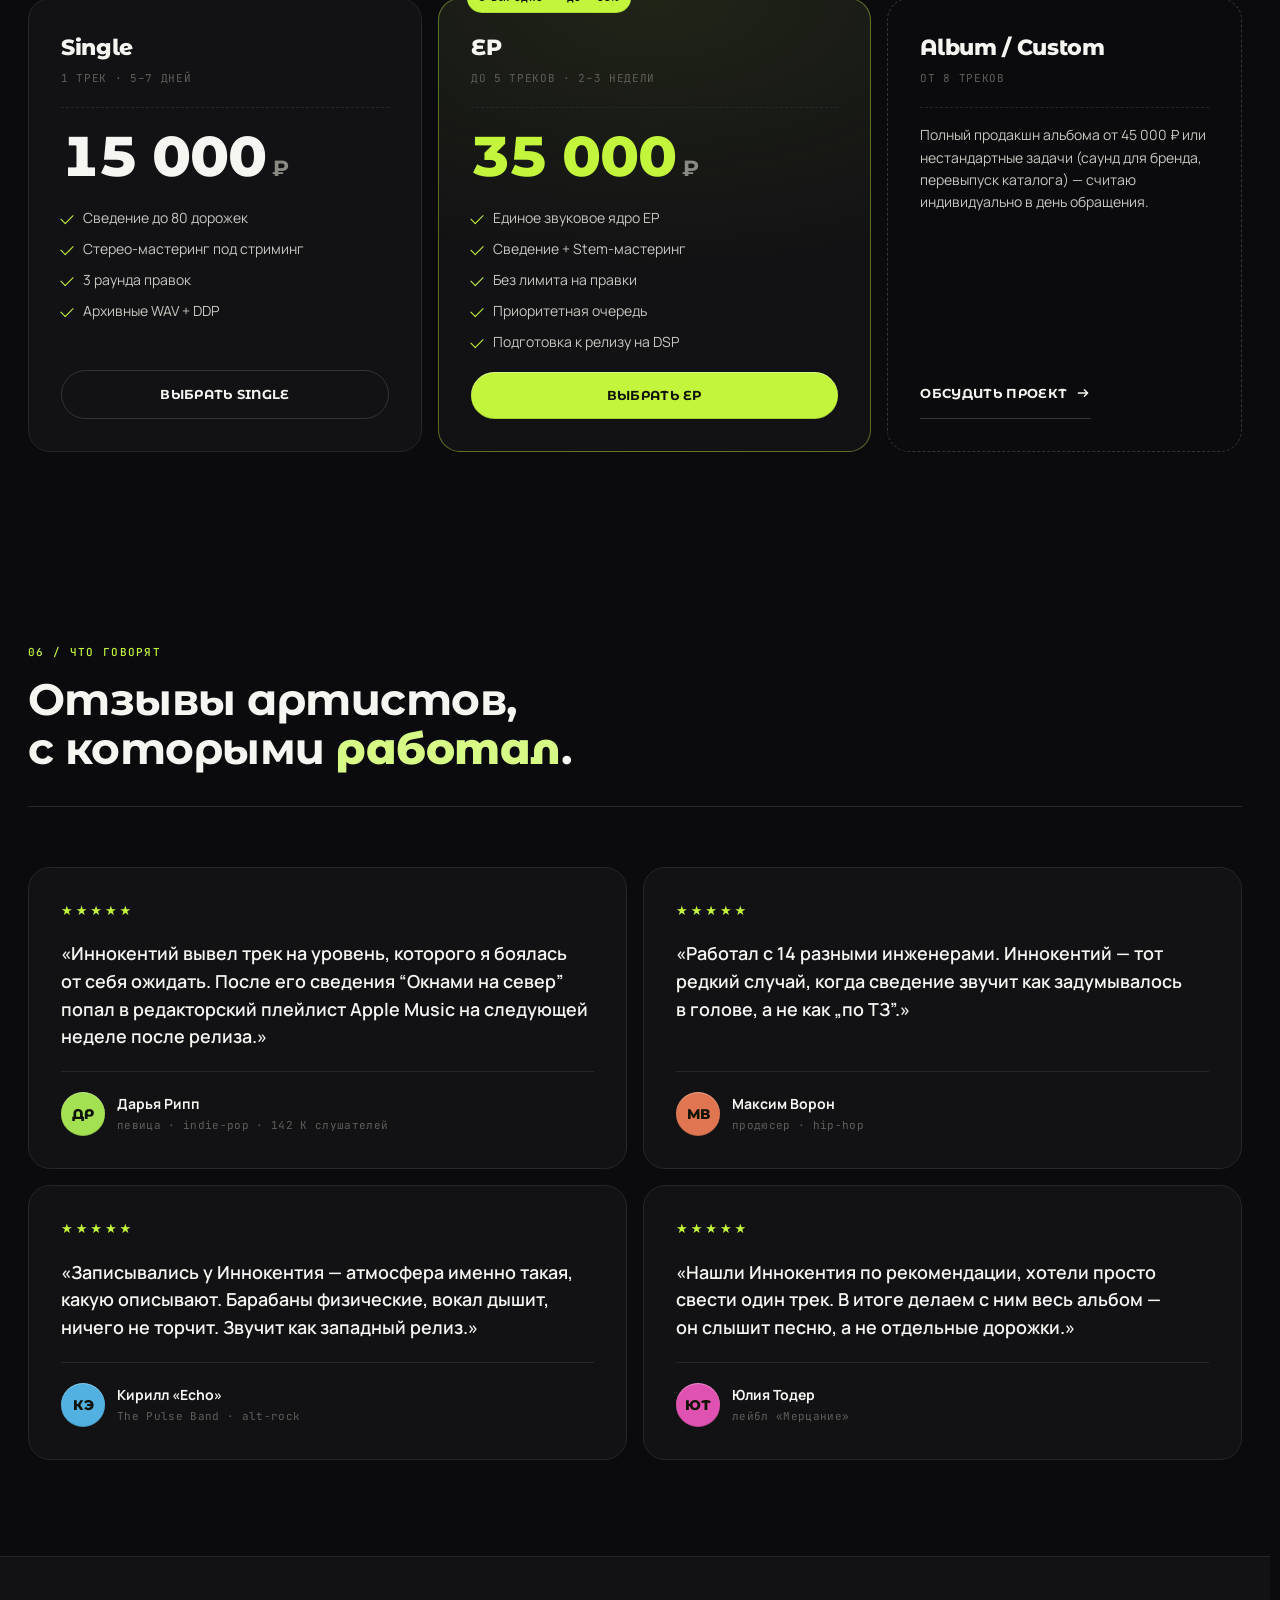
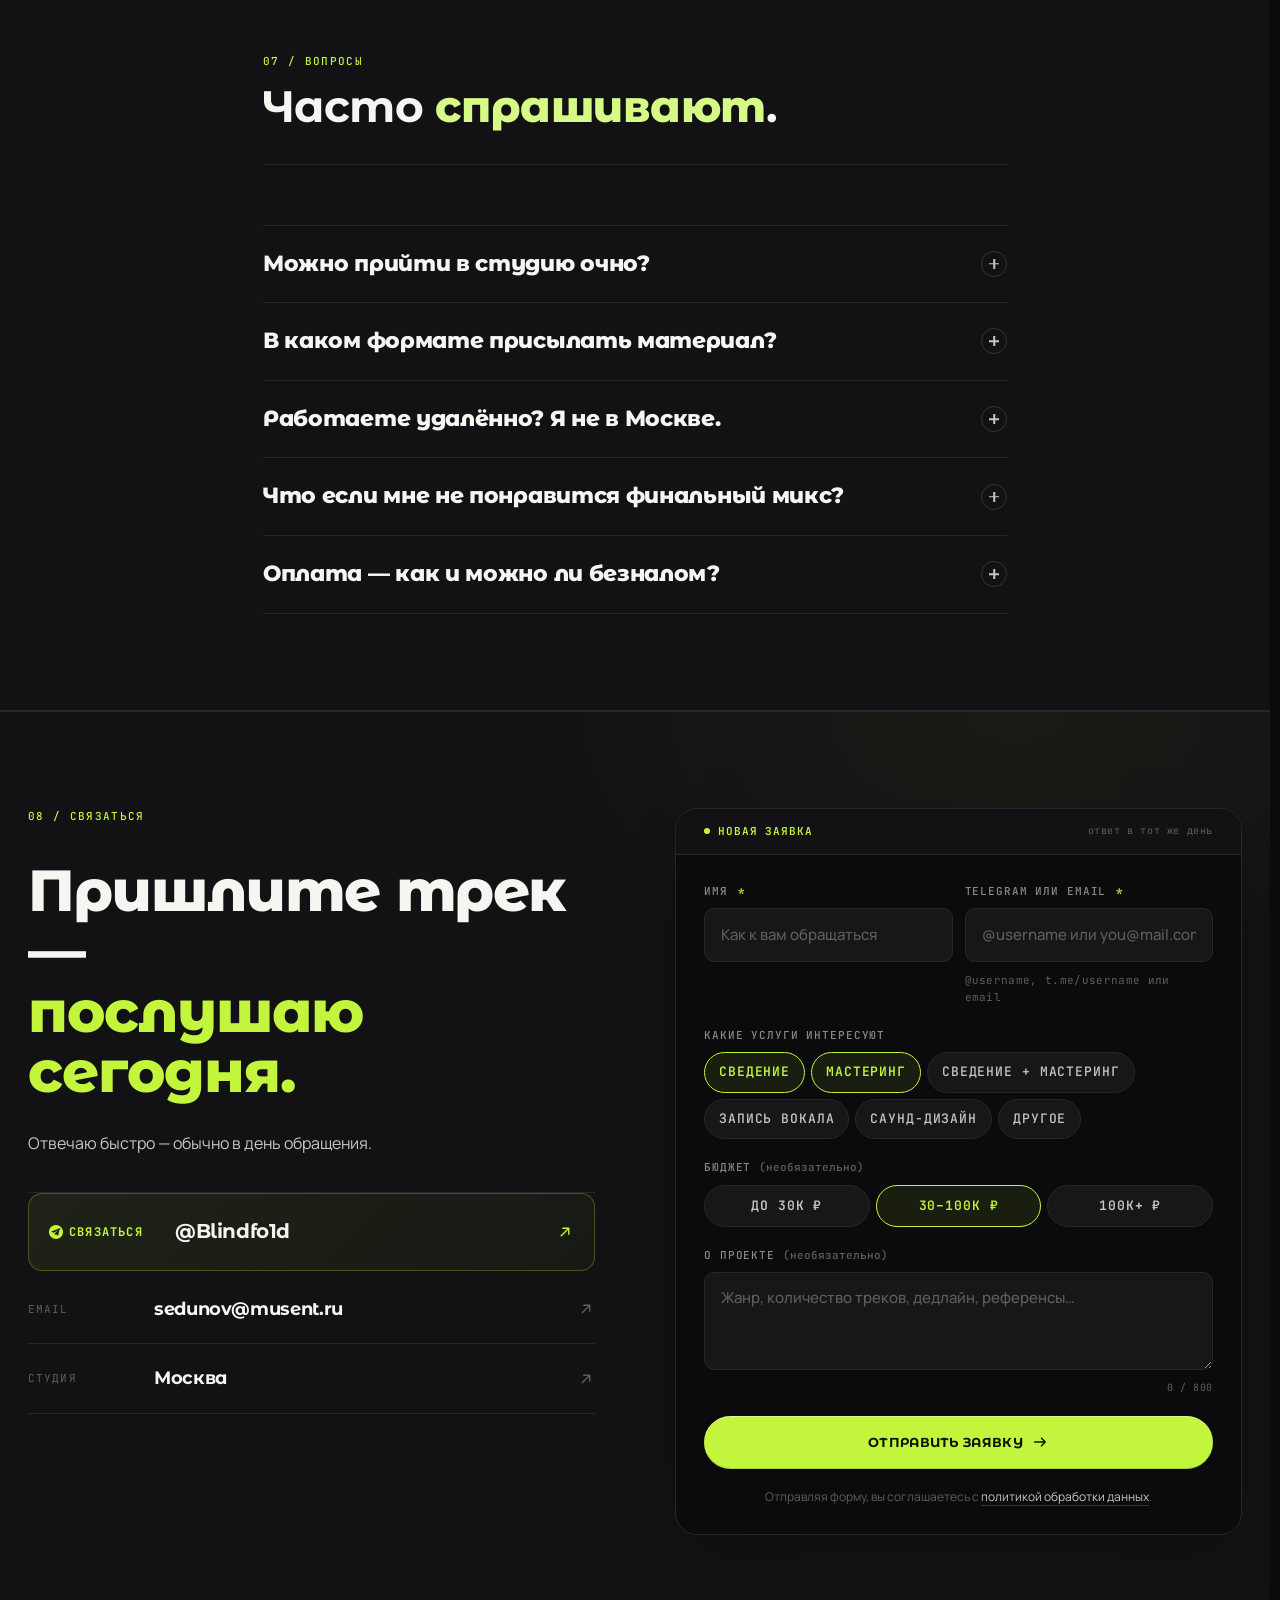
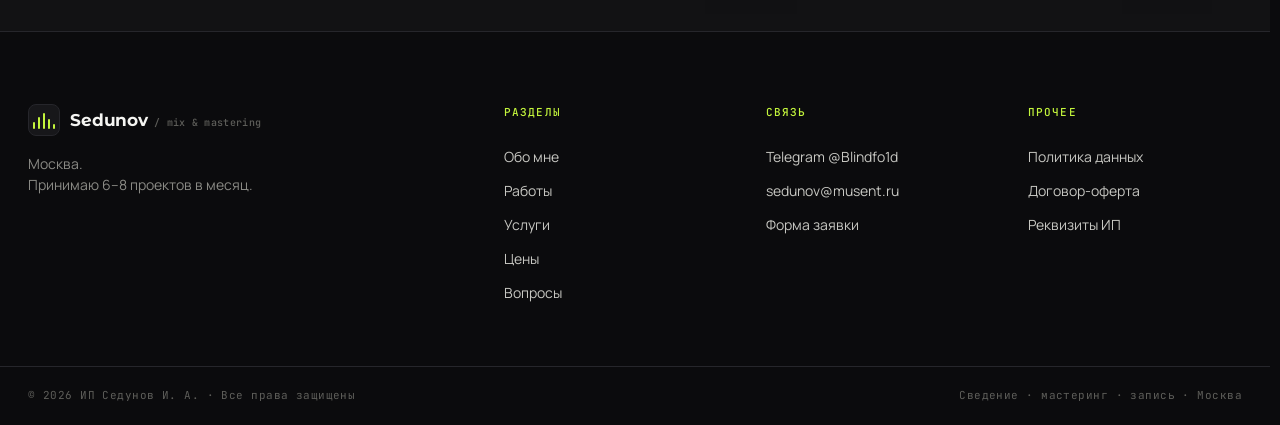
==== commit eea1e138: "Brand wordmark: Cyrillic -> Latin (Sedunov) Co-Authored-By: Claude Opus 4.8 <noreply@anthropic.com>" ====
--- a/index.html
+++ b/index.html
@@ -48,7 +48,7 @@
           <span></span><span></span><span></span><span></span><span></span>
         </span>
         <span class="brand-text">
-          <span>Седунов</span>
+          <span>Sedunov</span>
           <small>/ mix &amp; mastering · moscow</small>
         </span>
       </a>
@@ -1038,7 +1038,7 @@
         <a href="#top" class="brand">
           <span class="brand-mark"
             aria-hidden="true"><span></span><span></span><span></span><span></span><span></span></span>
-          <span class="brand-text"><span>Седунов</span><small>/ mix &amp; mastering</small></span>
+          <span class="brand-text"><span>Sedunov</span><small>/ mix &amp; mastering</small></span>
         </a>
         <p>Москва.<br />Принимаю 6–8 проектов в&nbsp;месяц.</p>
       </div>
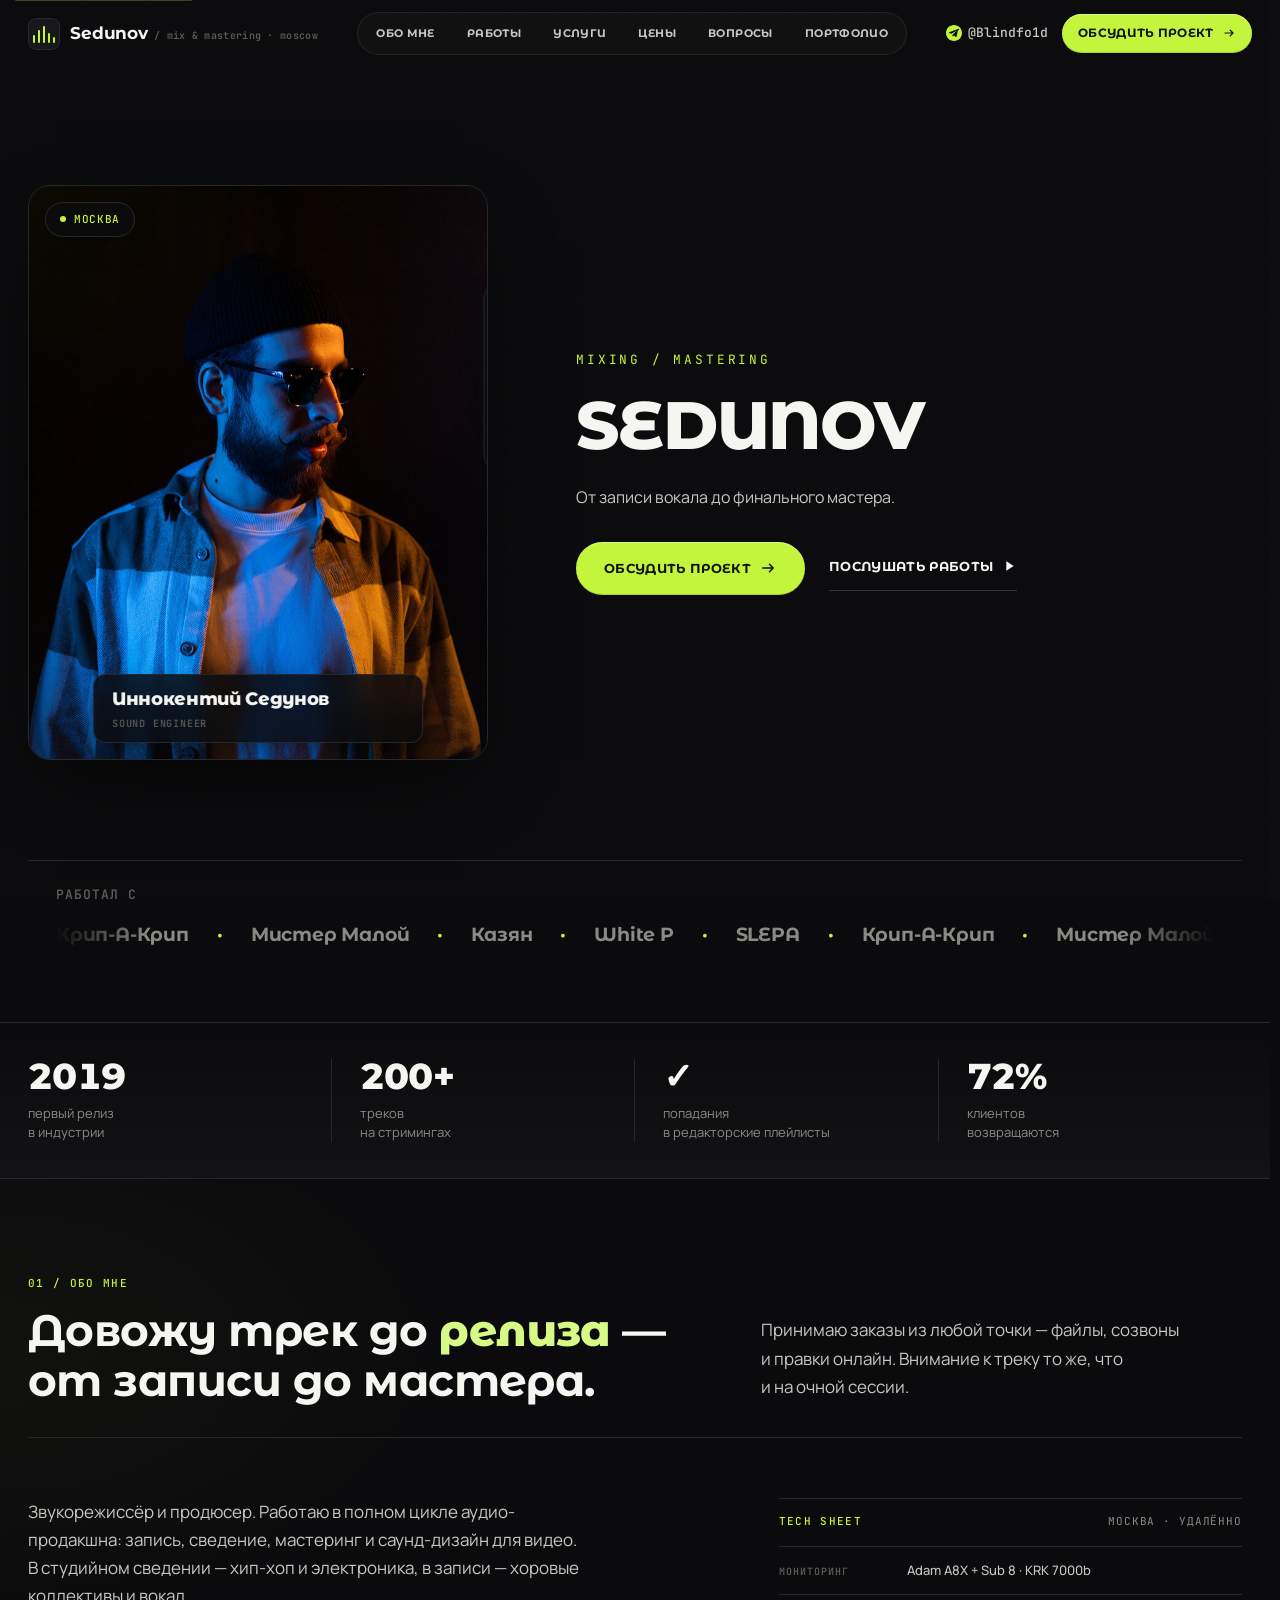
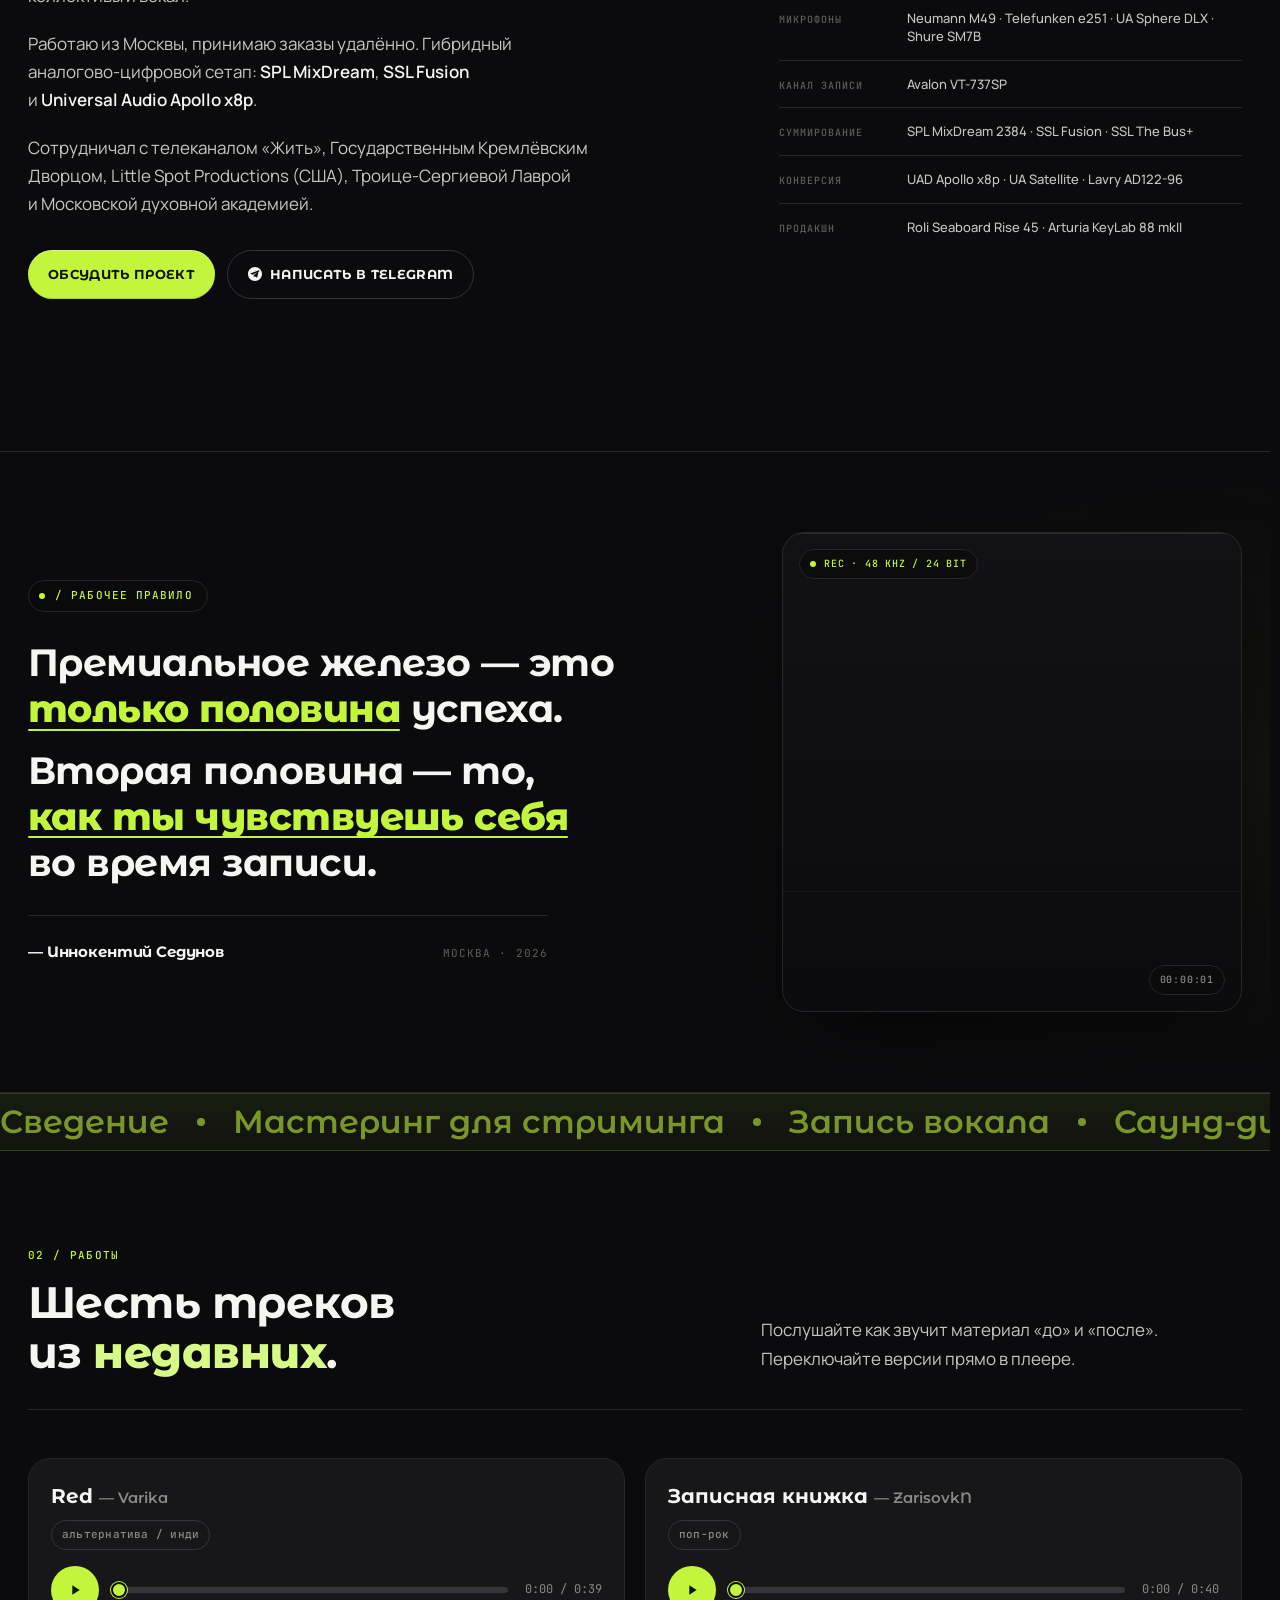
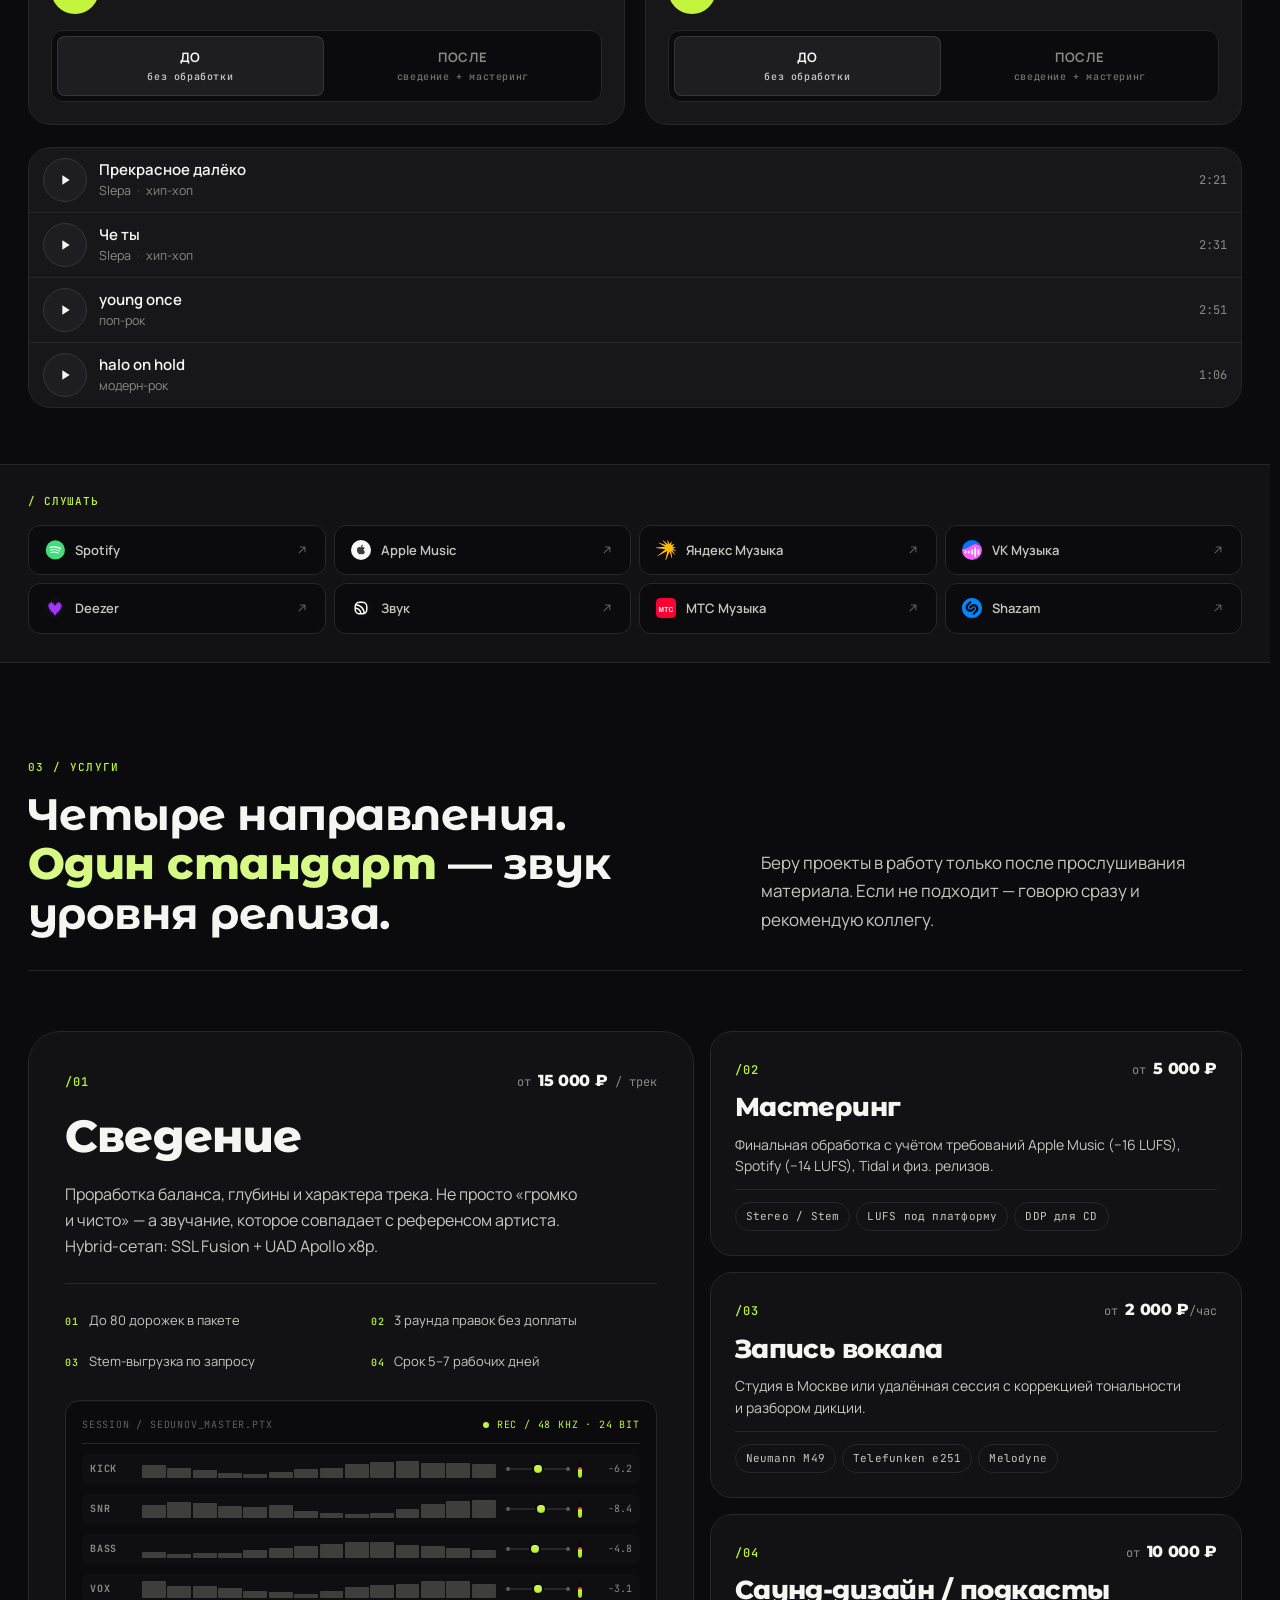
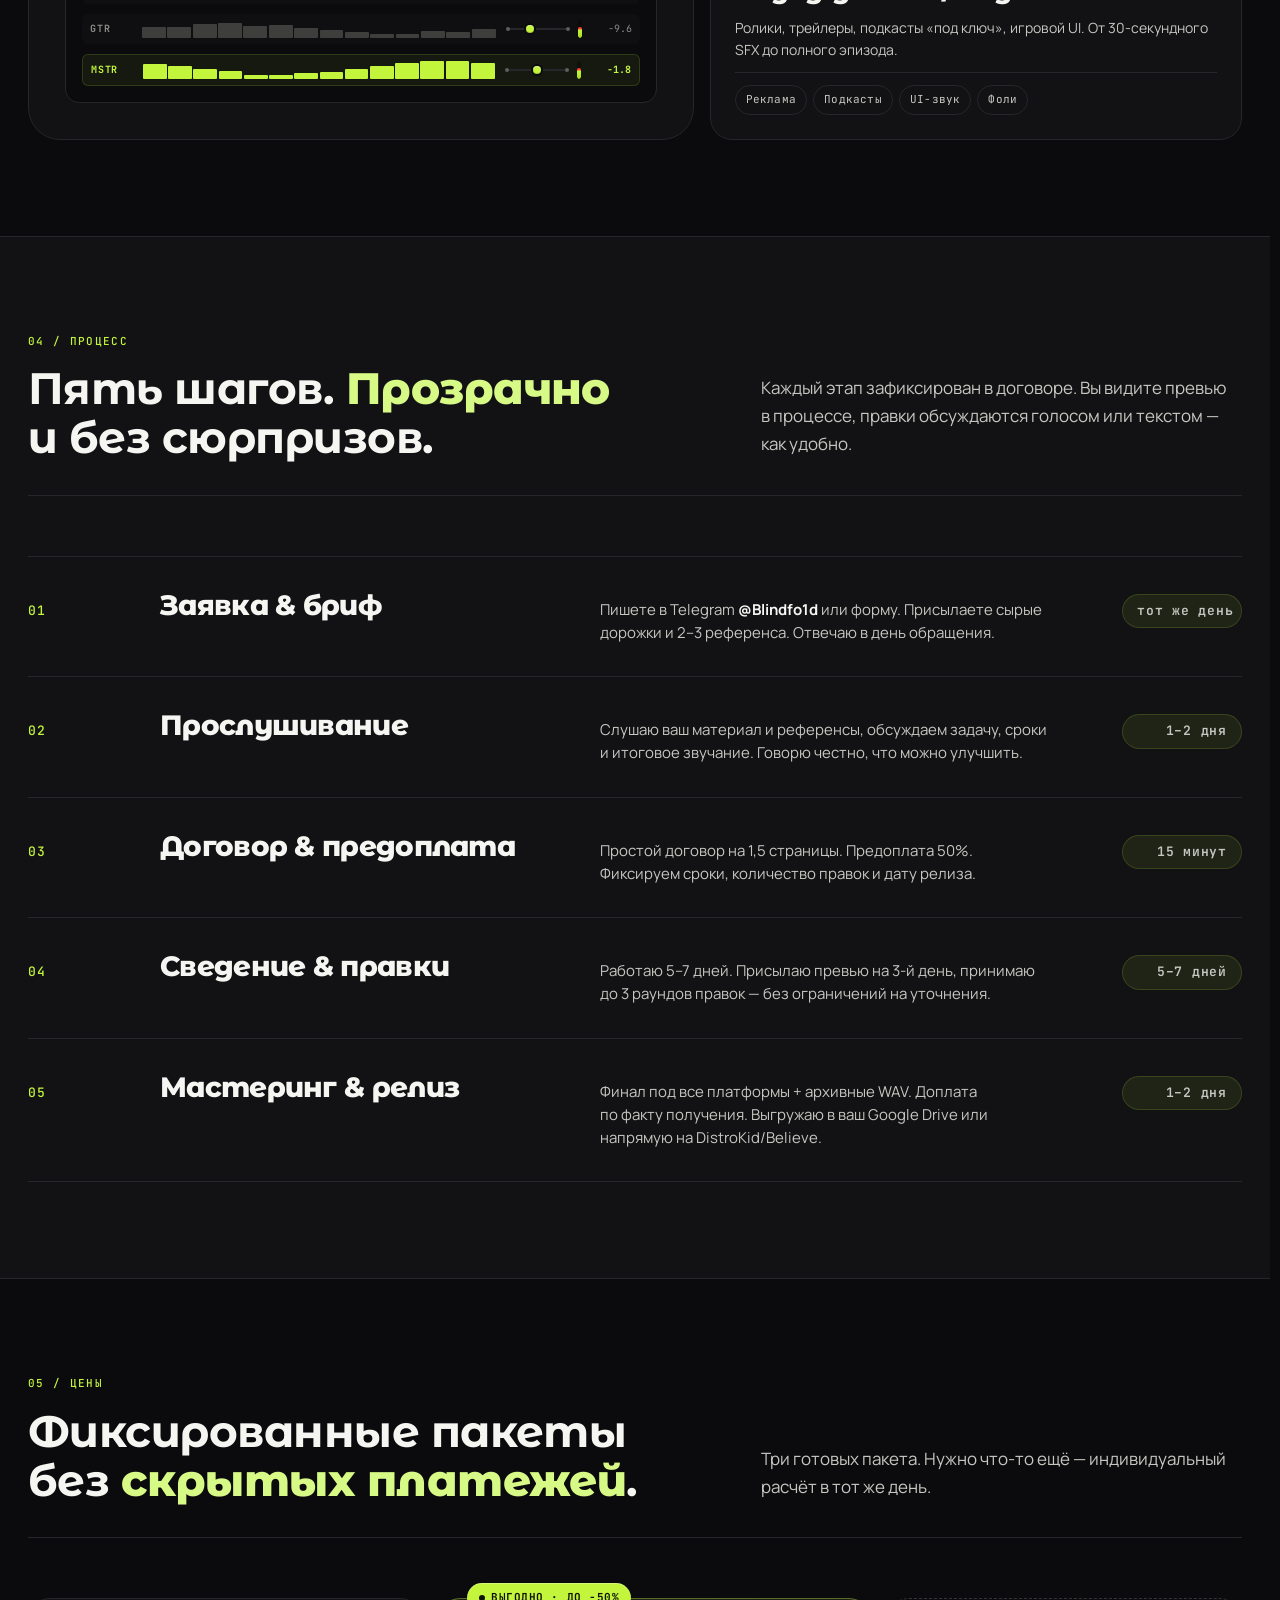
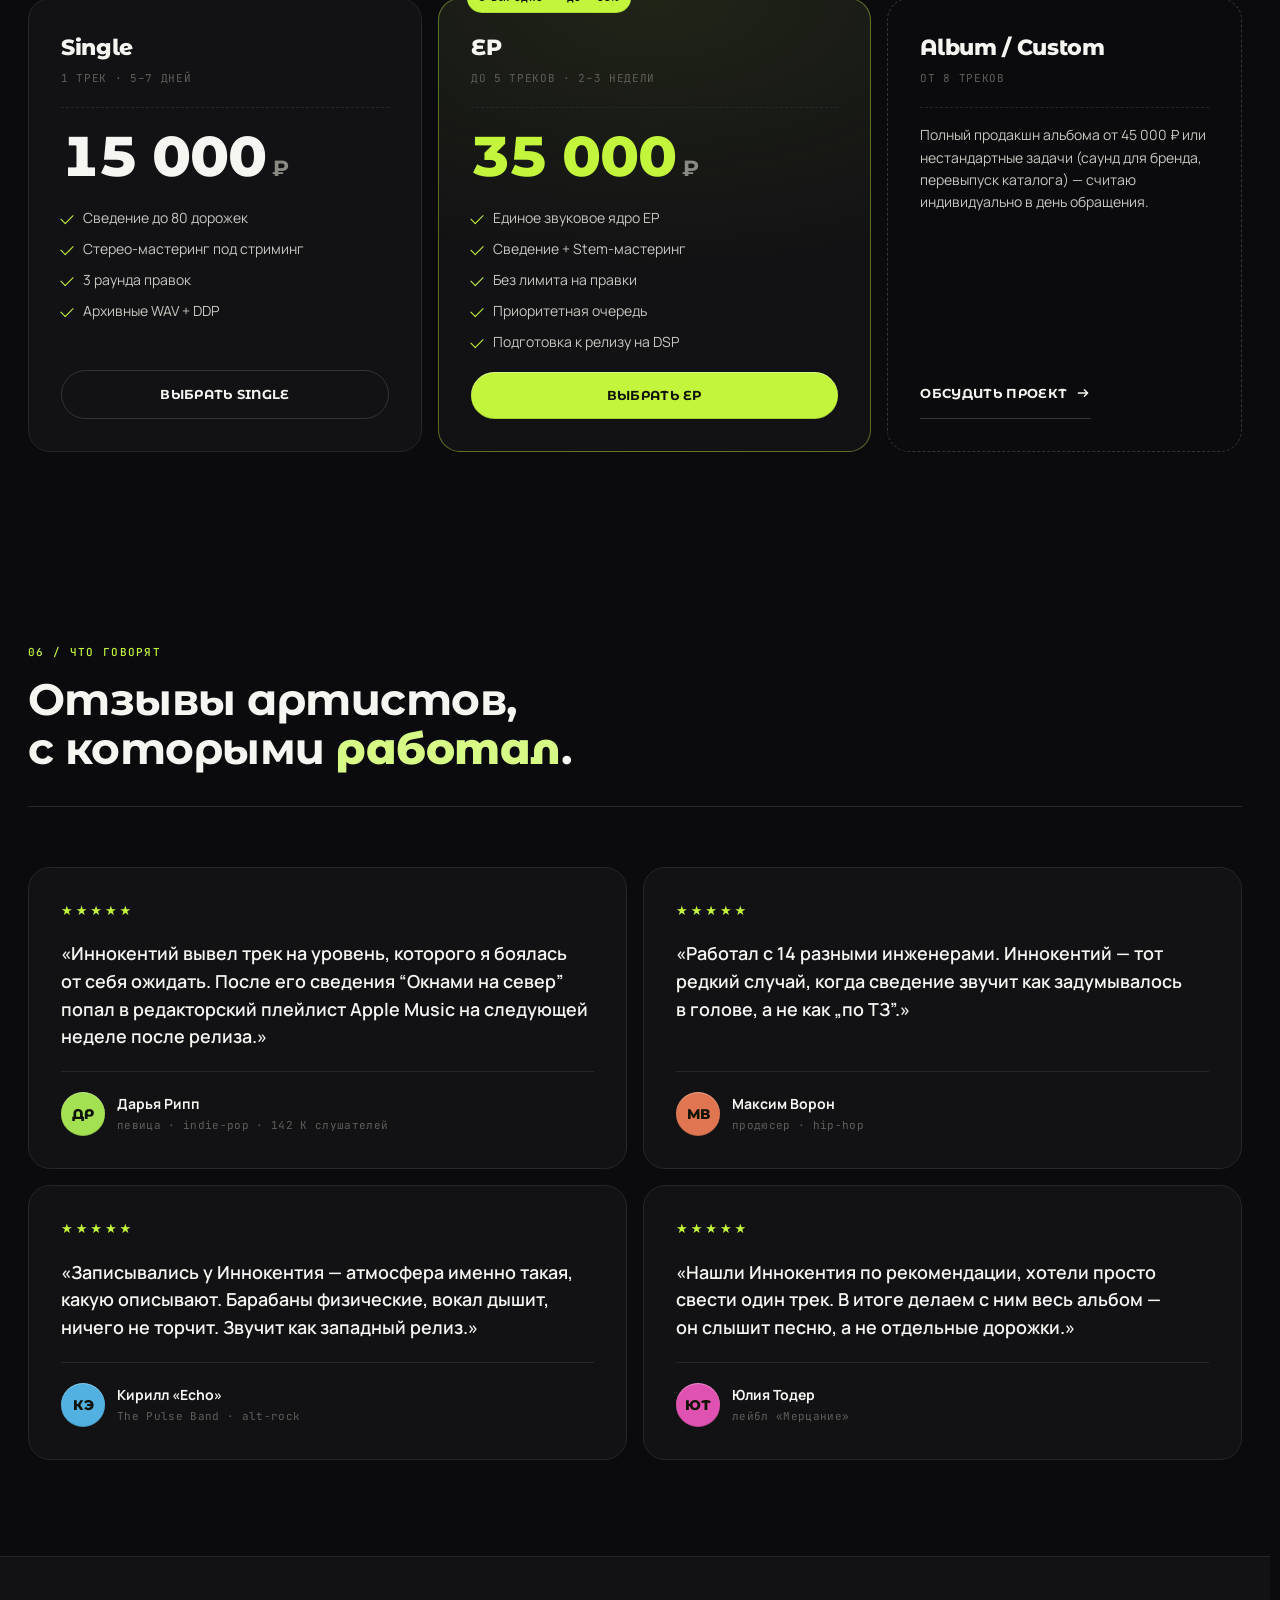
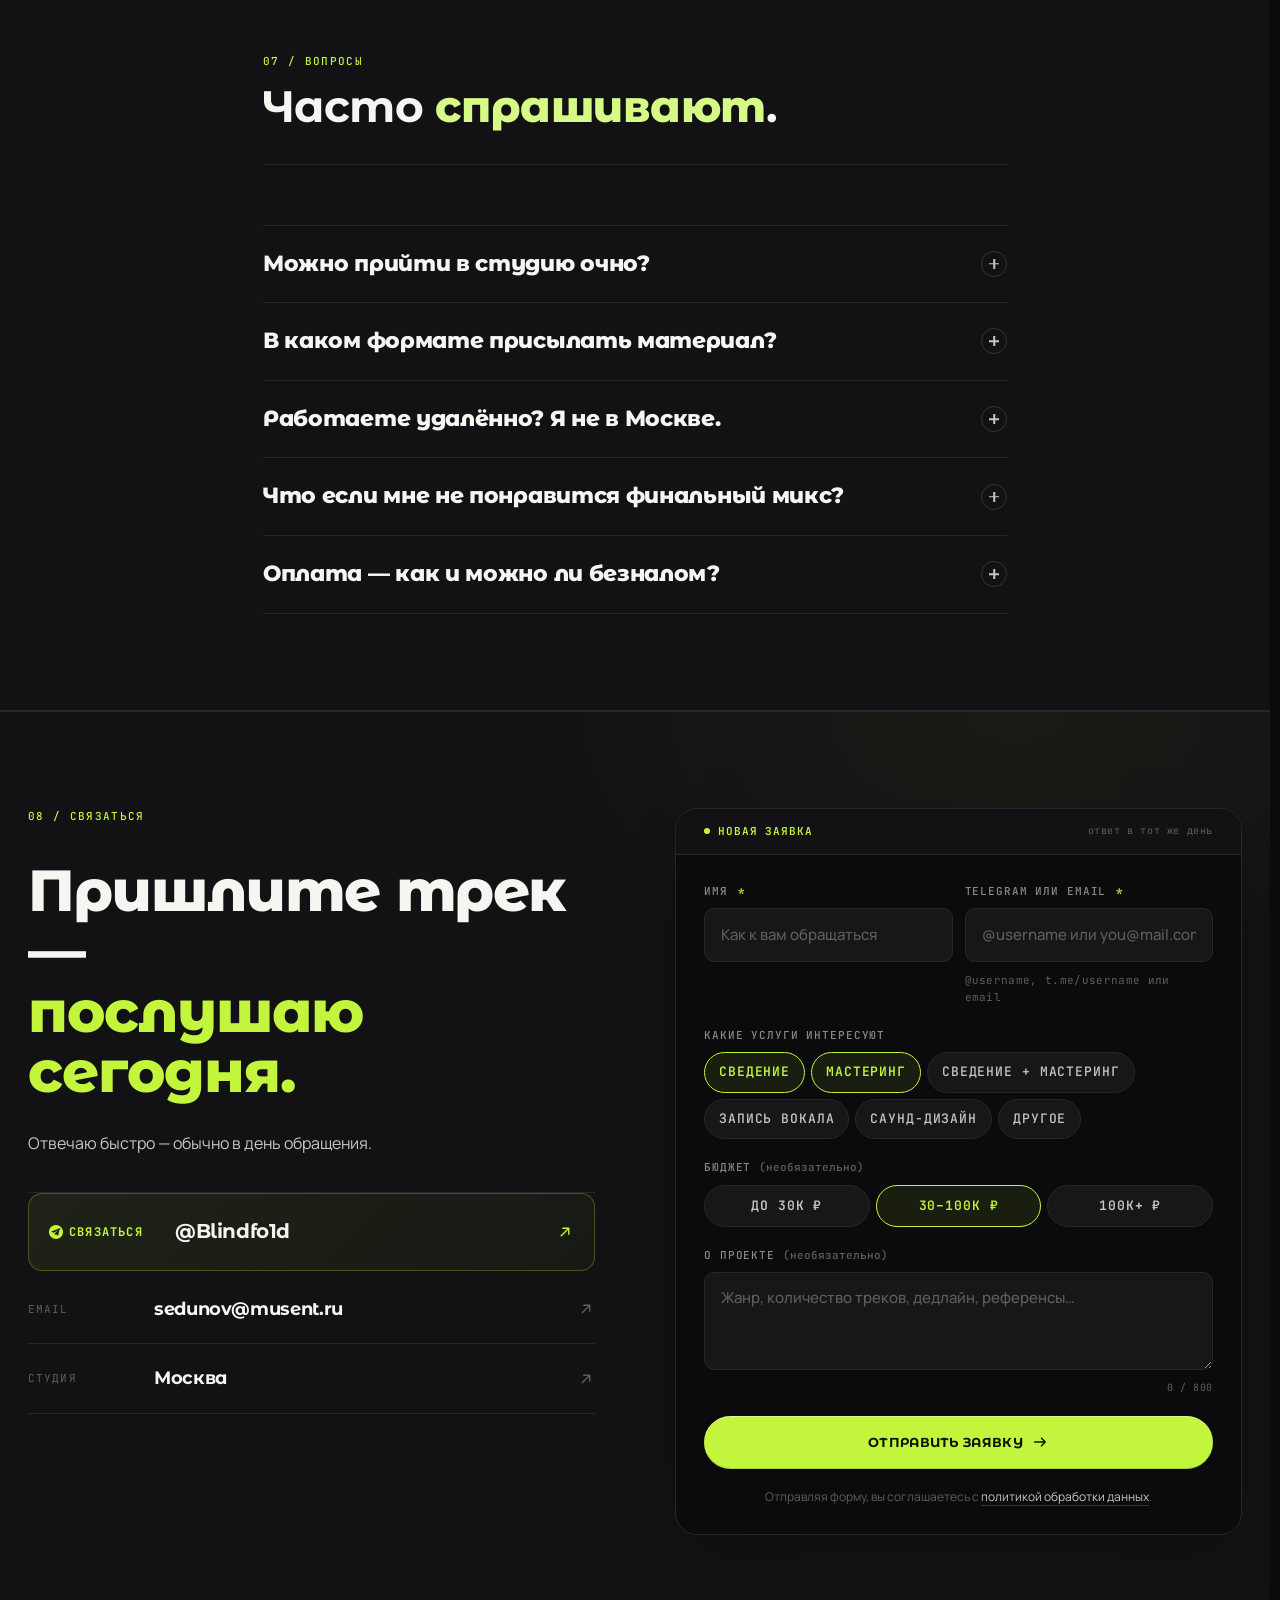
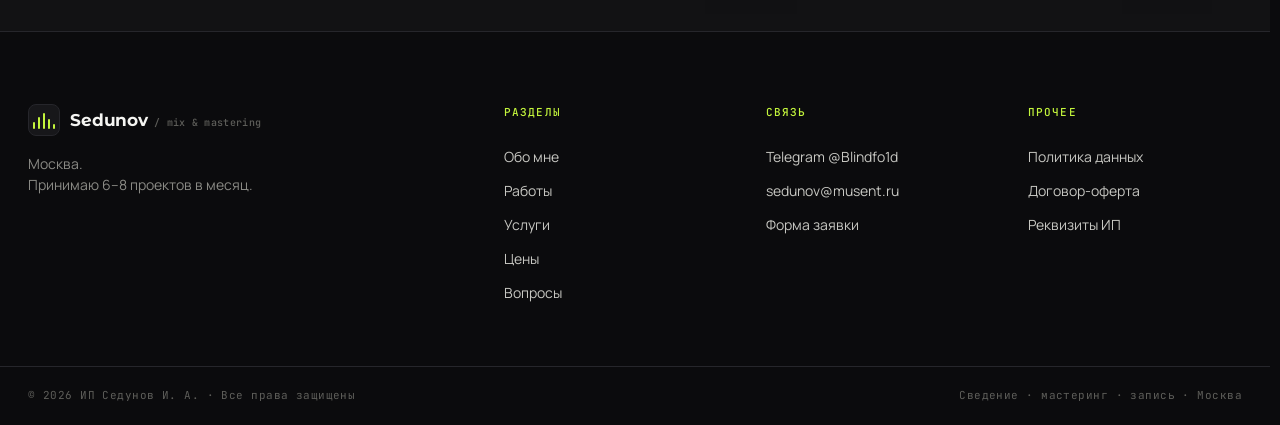
==== commit 24a94c2d: "About H2: 'from recording to master' craft statement Co-Authored-By: Claude Opus 4.8 <noreply@anthro" ====
--- a/index.html
+++ b/index.html
@@ -221,7 +221,7 @@
       <header class="head" data-reveal>
         <div class="head-meta">
           <span class="head-no">01 / обо мне</span>
-          <h2>Переехал в&nbsp;Москву.<br />Работаю <em>удалённо</em>.</h2>
+          <h2>Довожу трек до&nbsp;<em>релиза</em> —<br />от записи до&nbsp;мастера.</h2>
         </div>
         <p class="head-lede">Принимаю заказы из&nbsp;любой точки&nbsp;— файлы, созвоны и&nbsp;правки онлайн. Внимание
           к&nbsp;треку то&nbsp;же, что и&nbsp;на&nbsp;очной сессии.</p>
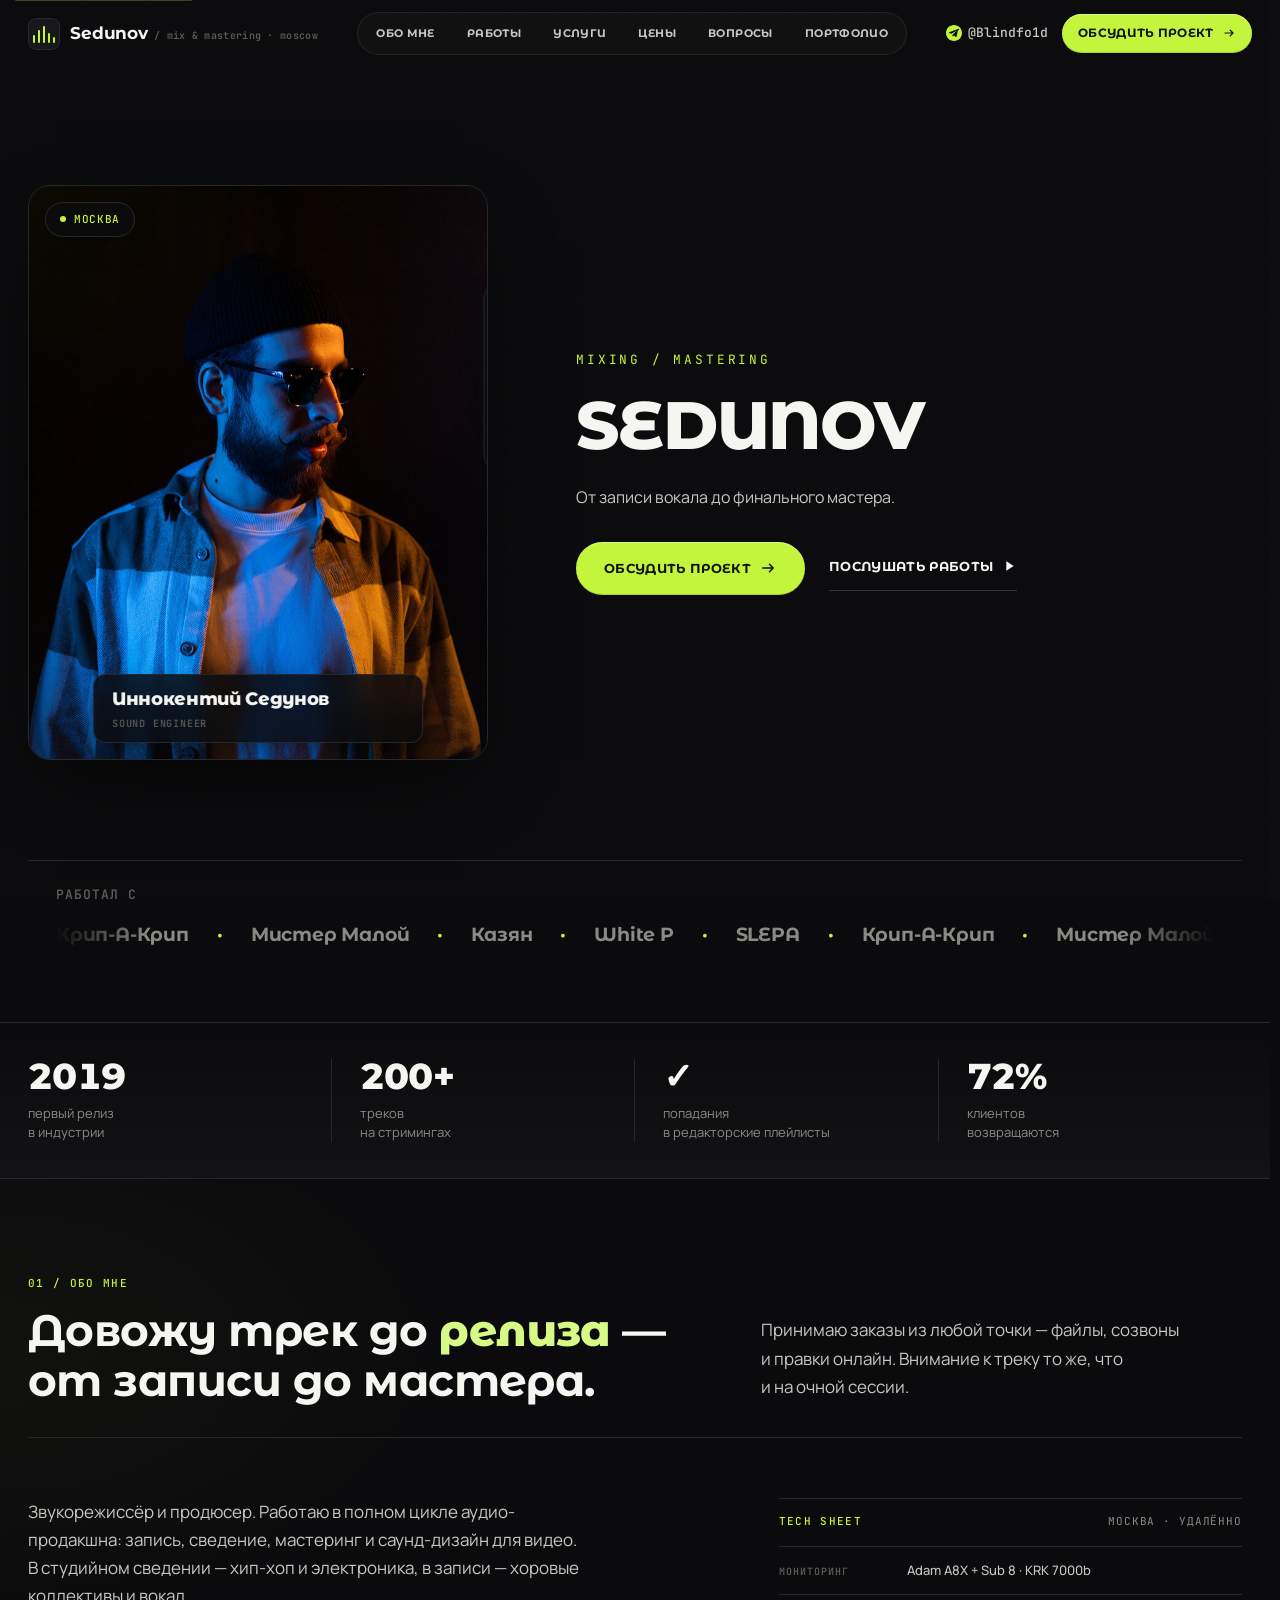
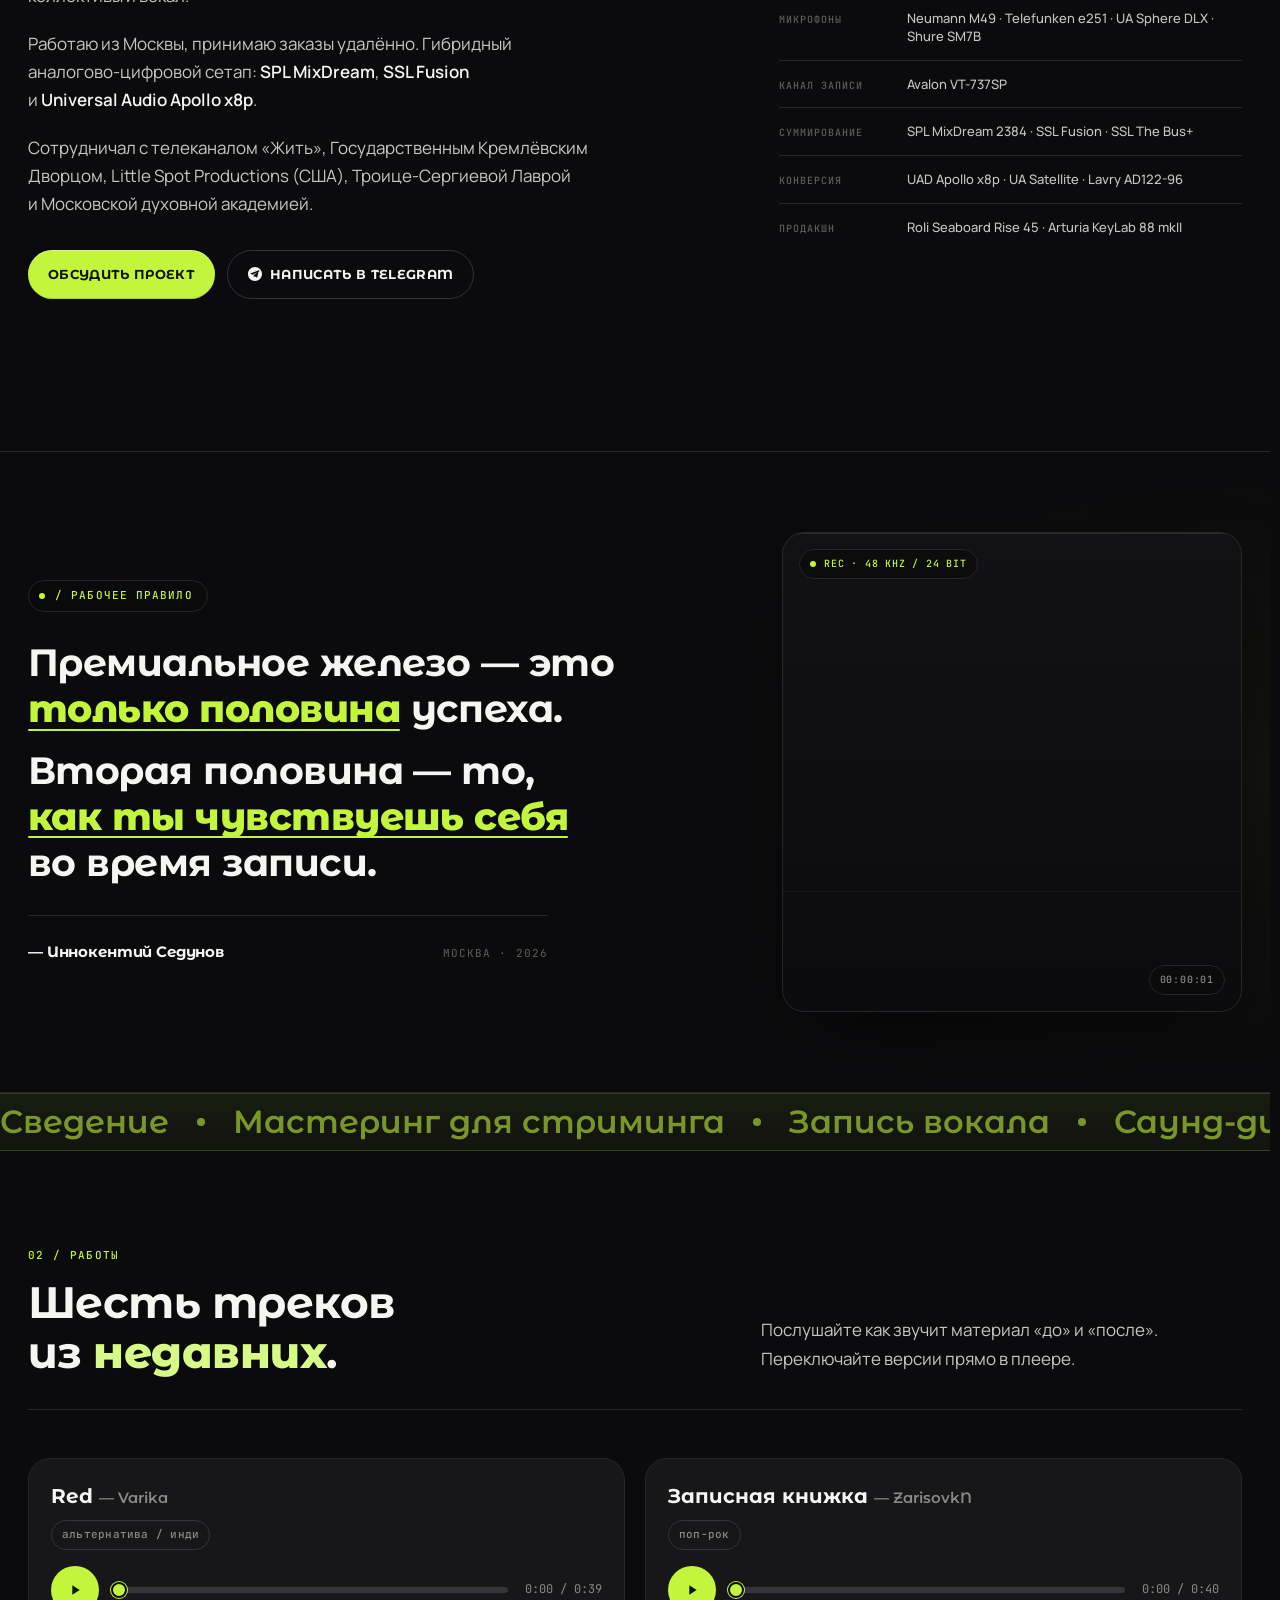
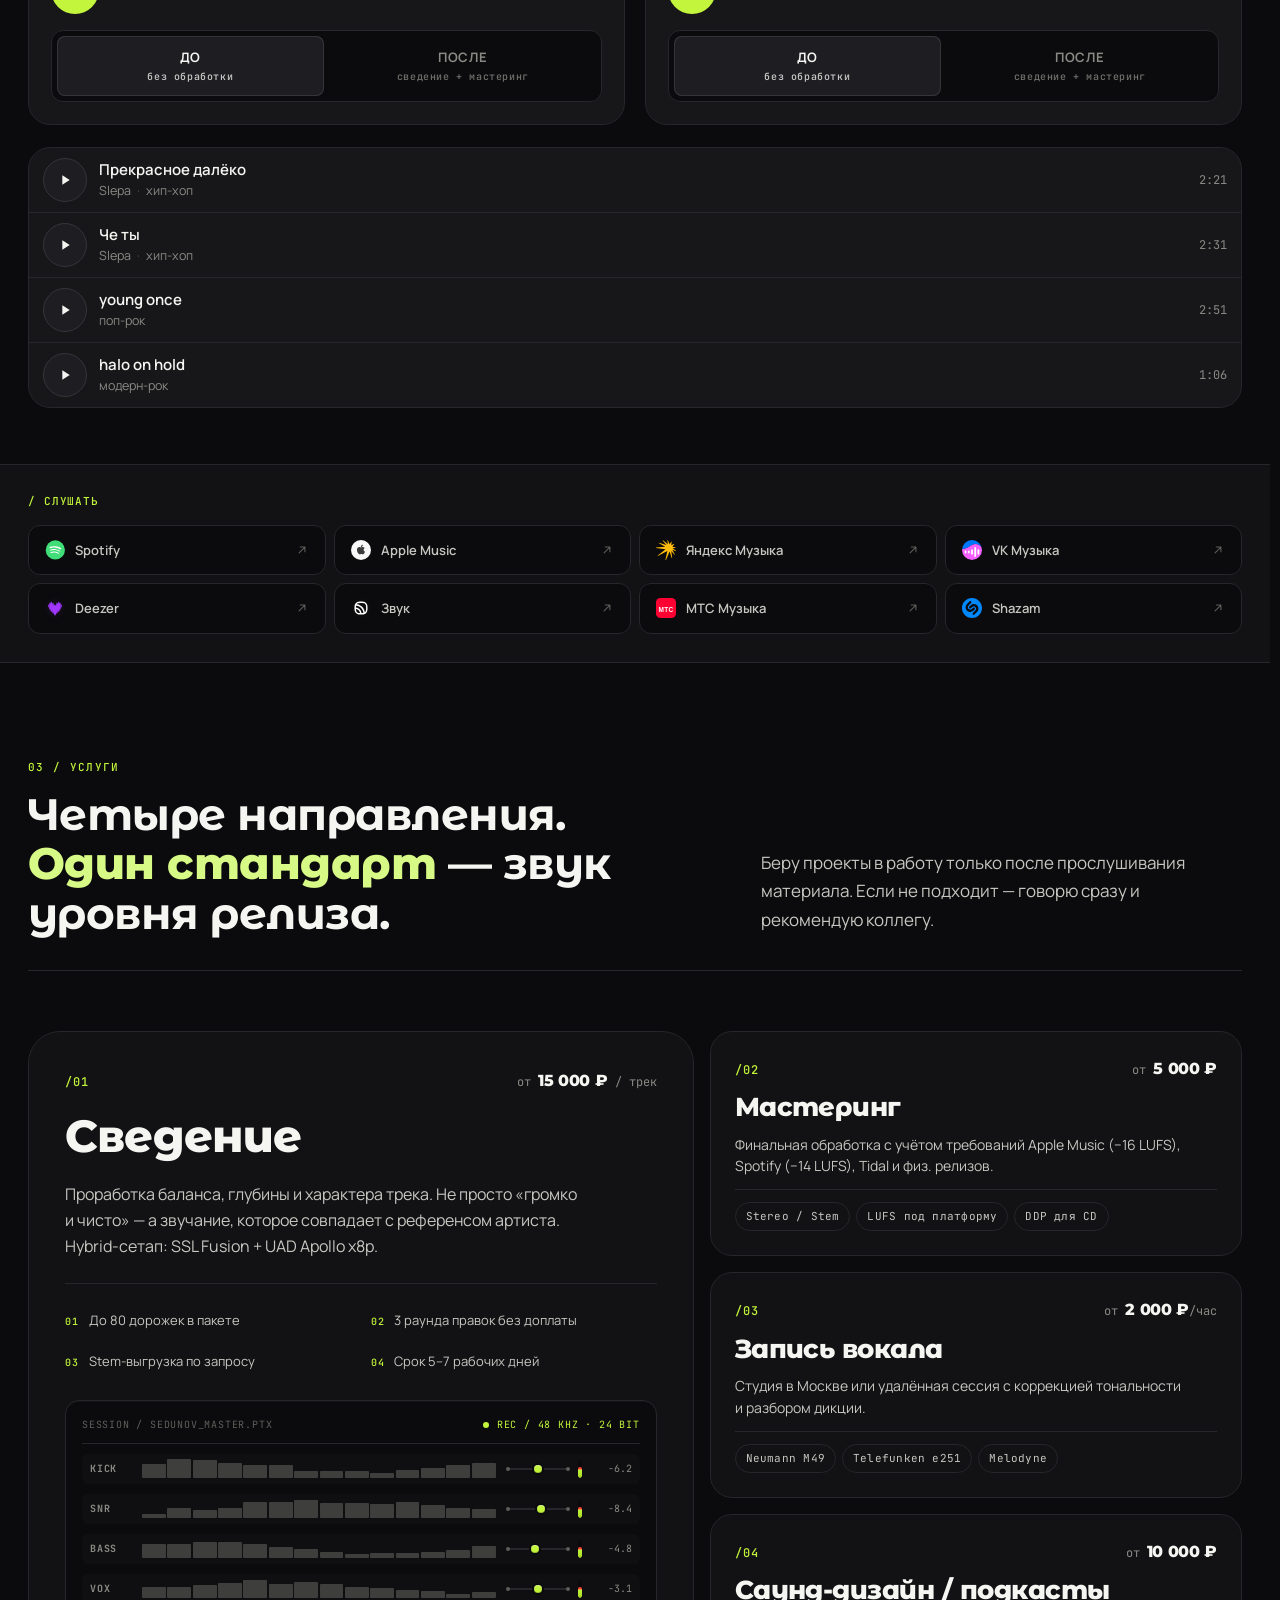
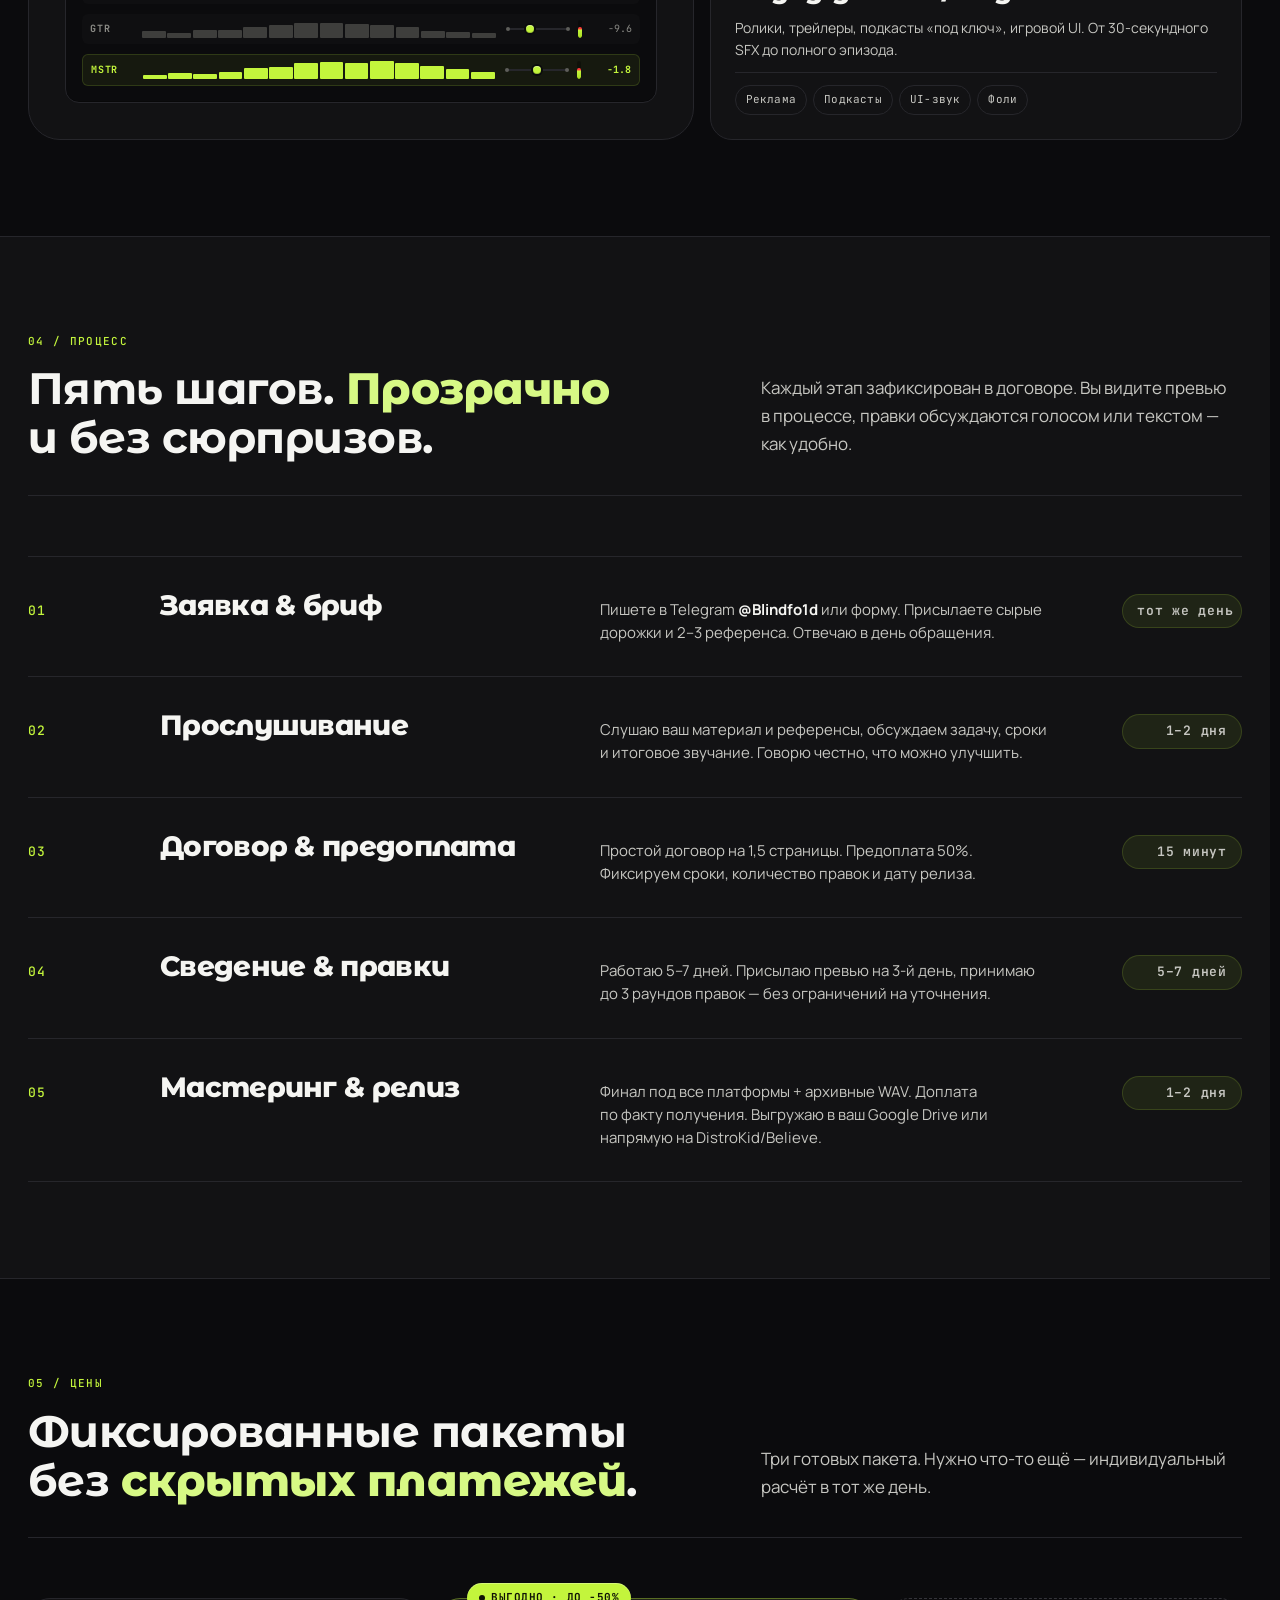
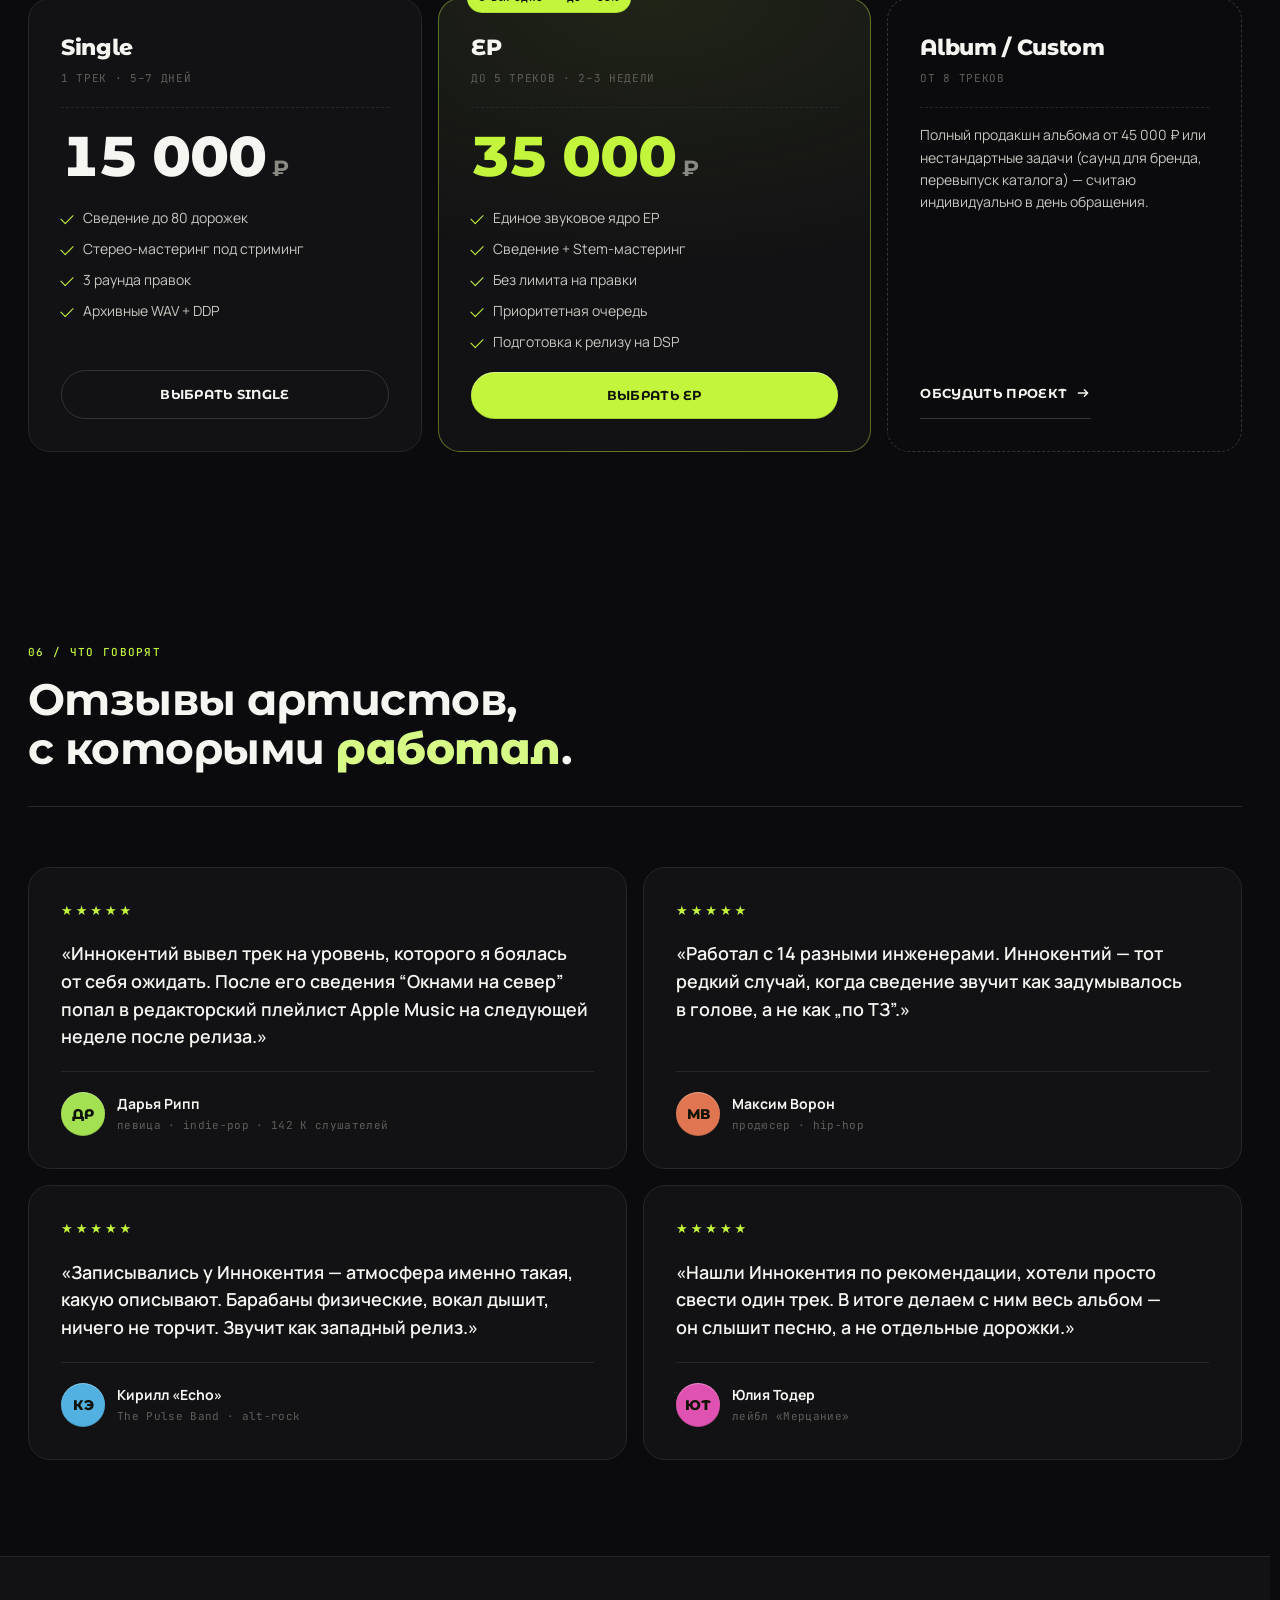
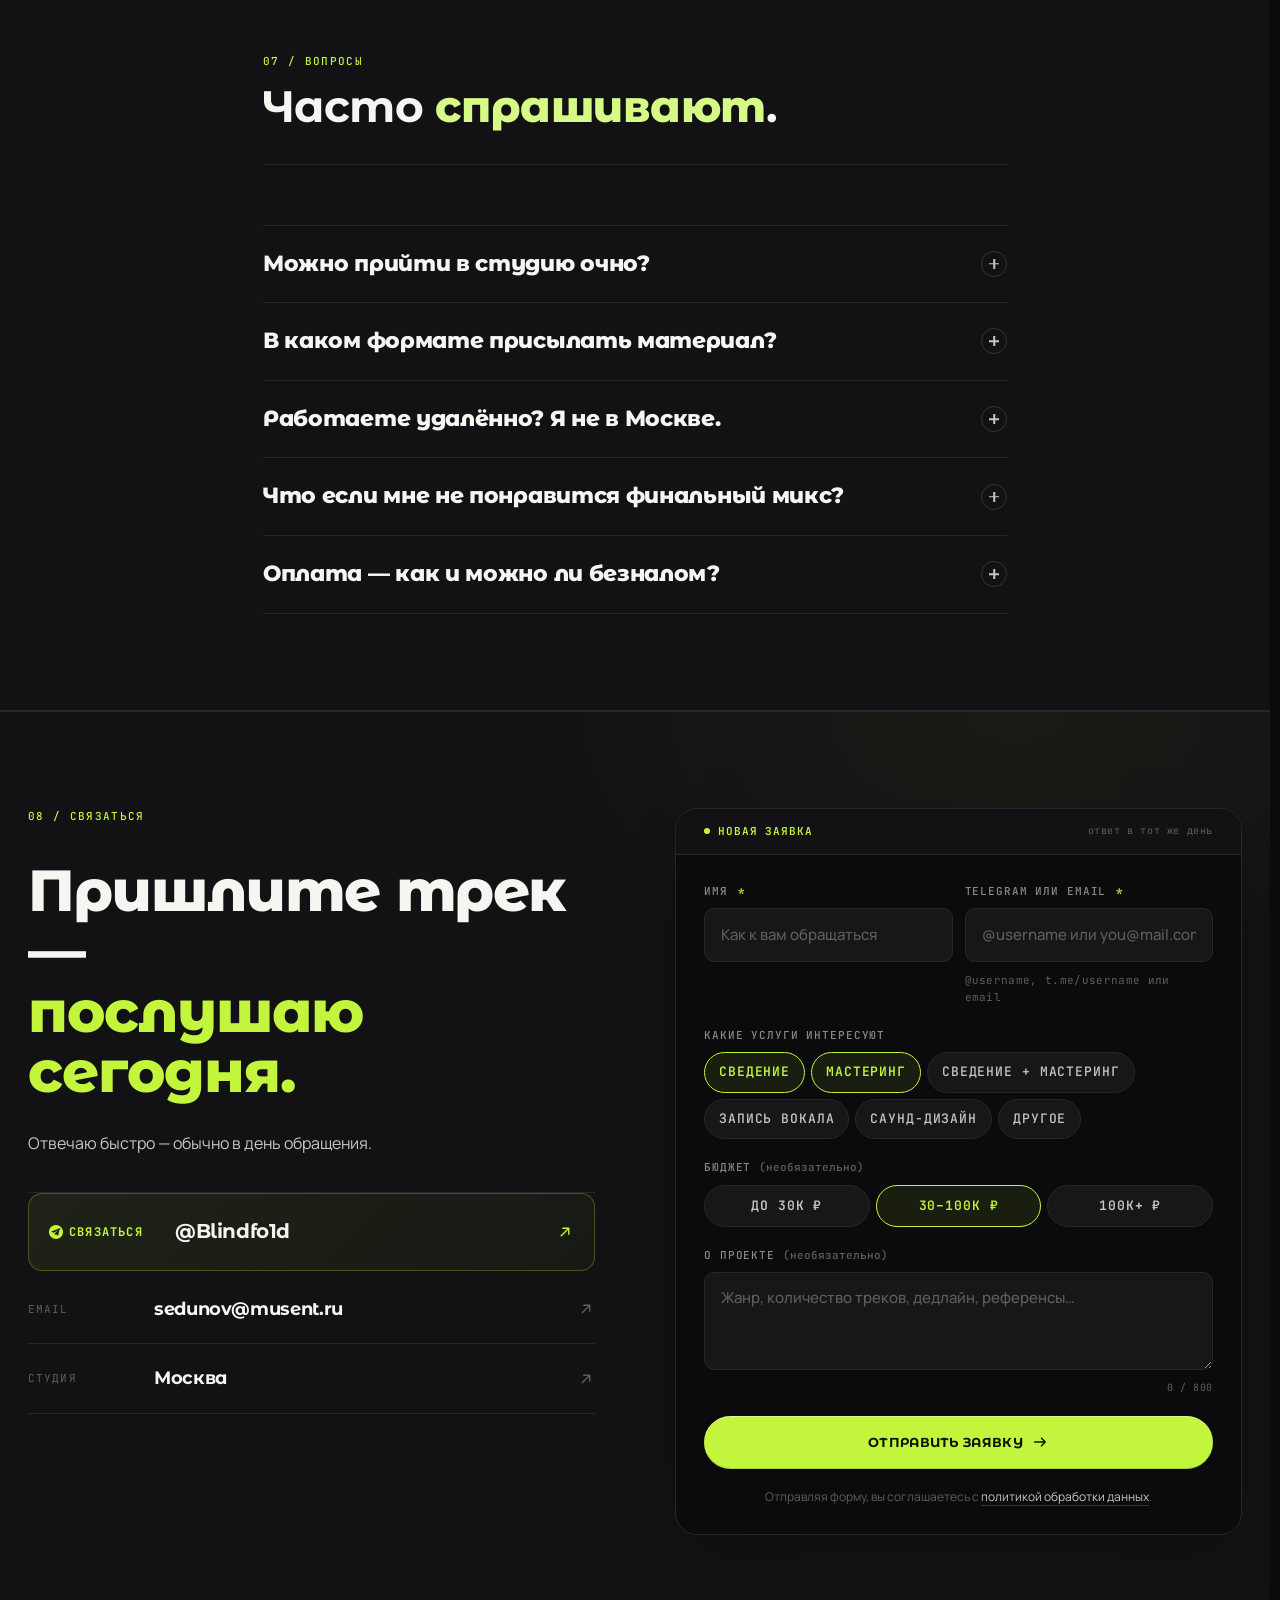
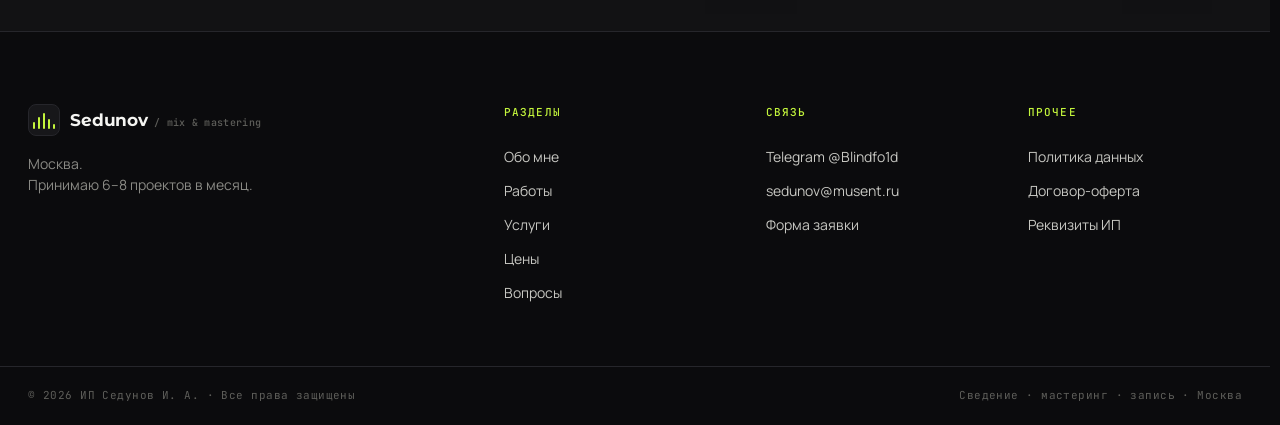
==== commit c5cbd74e: "Use absolute asset paths on the portfolio page Vercel serves /portfolio without redirecting to /port" ====
--- a/index.html
+++ b/index.html
@@ -59,7 +59,7 @@
         <a href="#services">Услуги</a>
         <a href="#pricing">Цены</a>
         <a href="#faq">Вопросы</a>
-        <a href="/portfolio" class="nav-portfolio">Портфолио</a>
+        <a href="/portfolio/" class="nav-portfolio">Портфолио</a>
 
         <!--
           Mobile-only блок внутри бургер-меню: Telegram-строка и CTA.
